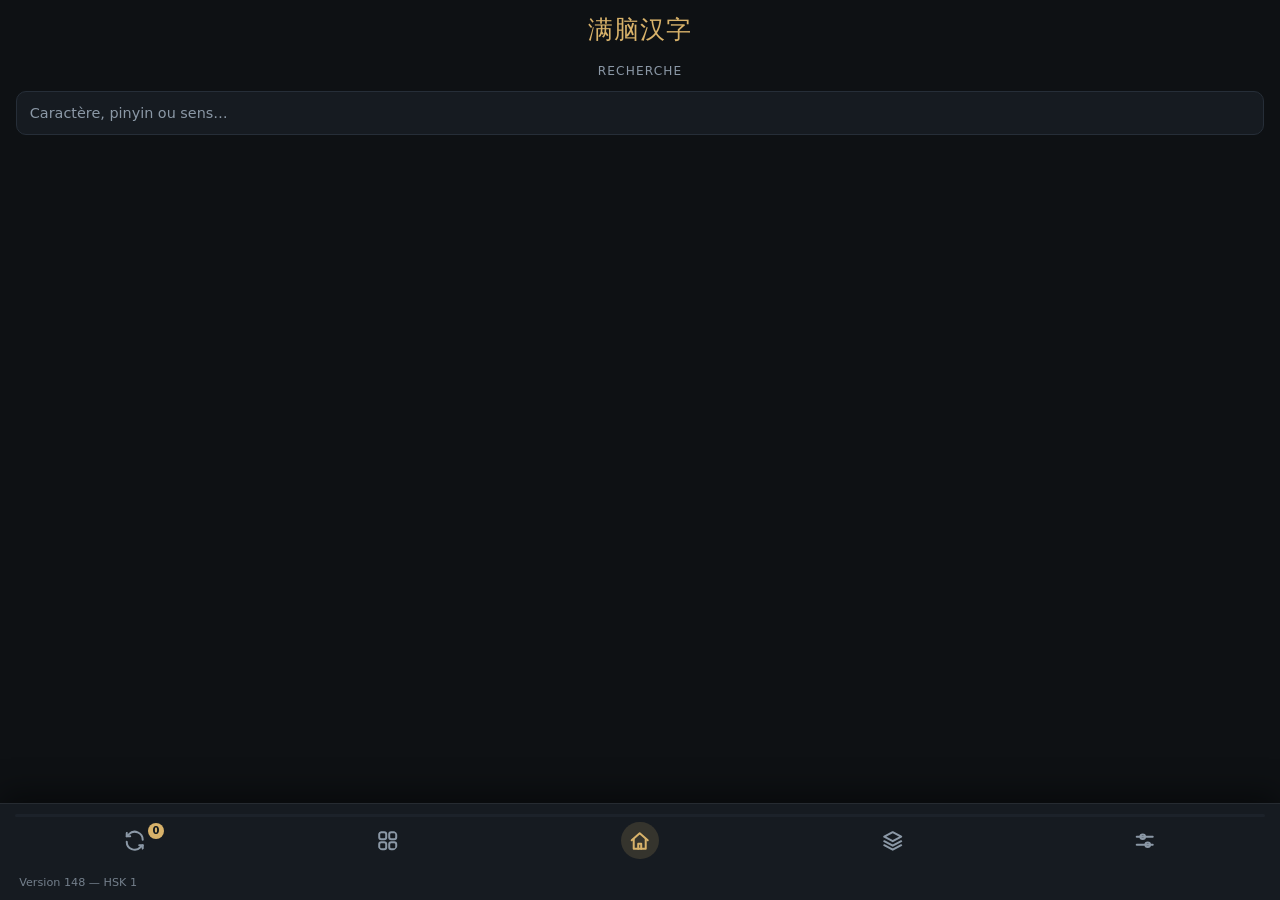
==== cartes-mobile.html @ 82c41e6a "V1.48" ====
<!doctype html>
<html lang="fr">
<head>
<meta charset="utf-8">
<meta name="viewport" content="width=device-width, initial-scale=1">
<title>Cartes 汉字 — hors ligne</title>
<meta name="description" content="Cartes de révision français / chinois : caractère au recto, pinyin, radicaux, exemples et étymologie au verso.">
<style>
/* Cartes français / chinois — feuille de style unique, aucune dépendance. */

:root {
  --bg: #0e1114;
  --panel: #161b21;
  --panel-2: #1c222a;
  --line: #262e38;
  --txt: #e9eef4;
  --dim: #8b98a6;
  --accent: #d8b26a;      /* doré, comme le portfolio photo */
  --ok: #3ecf8e;
  --warn: #f0b429;

  /* Couleurs des tons : convention classique (1 rouge, 2 orange, 3 vert, 4 bleu) */
  --t1: #ff6b6b;
  --t2: #ffb057;
  --t3: #4ecb71;
  --t4: #5aa9ff;
  --t0: #9aa7b4;

  --radius: 18px;
  /* Pile de polices chinoises : KaiTi (calligraphique) si présent, sinon YaHei */
  --cjk: "KaiTi", "Kaiti SC", "STKaiti", "SimSun", "Noto Serif SC", "Songti SC",
         "Microsoft YaHei", "Noto Sans SC", "PingFang SC", serif;
  /* Dit au navigateur quel theme on utilise : ascenseurs et controles natifs suivent. */
  color-scheme: dark;
}

/* Le calcul des dimensions, pour TOUS les thèmes.
   Cette règle était enfermée dans le bloc [data-theme="clair"] : le thème sombre
   restait donc en content-box, où width: 100% s'AJOUTE au padding au lieu de
   l'inclure. D'où une barre plus large que la fenêtre en sombre, des hauteurs
   qui comptaient la bordure en plus, et des icônes de tailles différentes.
   Elle est maintenant globale — c'est la même géométrie dans les deux thèmes. */
*, *::before, *::after { box-sizing: border-box; }

/* Mode clair : « papier de riz ». Les fibres sont dessinées en CSS — deux
   dégradés répétés très pâles — donc aucune image à charger. */
[data-theme="clair"] {
  color-scheme: light;
  --bg: #f3ecda;        /* le papier de riz */
  --panel: #fbf7ec;     /* la feuille posée dessus */
  --panel-2: #ece3ce;
  --line: #dbd0b6;
  --txt: #2a251c;       /* encre de Chine */
  --dim: #6b6250;       /* assombri : 5,1:1 sur le papier (AA) */
  --accent: #8a6415;    /* or assombri : lisible sur le papier */
  --ok: #1d8f5b;
  --warn: #b0731a;

  /* Les tons sont foncés : les teintes vives du mode sombre baveraient ici. */
  --t1: #b8342a;
  --t2: #9a5209;
  --t3: #1a7541;
  --t4: #2a5f9e;
  --t0: #6d7480;
}

[data-theme="clair"] /* Réserve la place de l'ascenseur : la page ne se décale plus quand il apparaît. */
/* La page est faite pour tenir dans l'écran (la carte prend la place restante).
   On masque donc l'ascenseur du document — la molette et le doigt continuent de
   faire défiler s'il y a vraiment trop peu de place. Deux raisons :
     - c'est lui qui faisait perdre 18 px de large à la barre d'un thème à
       l'autre, quand la page devenait défilable ;
     - un ascenseur visible sur une page qui tient dans l'écran n'apporte rien.
   Les feuilles, elles, gardent le leur : elles peuvent vraiment déborder. */

/* La page est faite pour tenir dans l'écran : la carte prend la place restante,
   la barre ne se comprime jamais, les feuilles défilent toutes seules.
   On empêche donc le document de défiler — et c'est aussi la seule façon d'avoir
   des dimensions IDENTIQUES dans les deux thèmes : la largeur d'un ascenseur
   dépend du jeu de couleurs (color-scheme: dark donne un ascenseur en
   surimpression, large de 0 px, alors que light en donne un classique de ~19 px).
   Tout ce qui réservait sa place produisait donc deux résultats différents.
   Sans ascenseur du tout, la question ne se pose plus.

   Filet de sécurité : sur une fenêtre vraiment basse, on rend le défilement. */
html, body { height: 100%; overflow: hidden; }

/* La page Thèmes défile : elle n'a pas d'écran de carte à protéger, et son
   contenu dépasse la hauteur de l'écran. On lui rend donc le défilement dans
   le corps — la hauteur reste bornée à 100 %, ce qui fait apparaître
   l'ascenseur DANS le corps, et la barre fixée en bas ne bouge pas. */
body.page-themes { overflow-y: auto; }

@media (max-height: 430px) {
  html, body { height: auto; overflow: auto; }
}

body {
  background-color: var(--bg);
  background-image:
    repeating-linear-gradient(115deg, rgba(150, 125, 80, .05) 0 1px, transparent 1px 7px),
    repeating-linear-gradient(25deg,  rgba(150, 125, 80, .035) 0 1px, transparent 1px 11px);
}

/* Trois détails qui ne passent pas par des variables */
[data-theme="clair"] .glyph { color: #211d16; text-shadow: 0 6px 24px rgba(80, 60, 20, .12); }
[data-theme="clair"] .etext { color: #4a4235; }
/* Réserve la place de l'ascenseur : la page ne se décale plus quand il apparaît. */
body {
  margin: 0;
  background: var(--bg);
  color: var(--txt);
  font: 16px/1.6 ui-sans-serif, system-ui, "Segoe UI", Roboto, sans-serif;
  -webkit-font-smoothing: antialiased;
  /* dvh suit les barres d'outils mobiles qui vont et viennent ; vh reste en
     repli pour les navigateurs qui ne connaissent pas dvh. */
  min-height: 100vh;
  min-height: 100dvh;
  display: flex;
  flex-direction: column;
}

/* La page tient dans l'ecran : la carte prend toute la hauteur qui reste, le
   pied se contente du bas. Rien a faire defiler, et la carte est aussi grande
   que l'ecran le permet. */
main.wrap { flex: 1 1 auto; min-height: 0; display: flex; flex-direction: column; }

.wrap { width: min(1120px, 100% - 2.5rem); margin-inline: auto; }

kbd {
  font: 600 .72em/1 ui-monospace, Consolas, monospace;
  background: var(--panel-2);
  border: 1px solid var(--line);
  border-bottom-width: 2px;
  border-radius: 4px;
  padding: .18em .4em;
  color: var(--dim);
}

.bar {
  height: 6px;
  background: var(--panel-2);
  border-radius: 999px;
  overflow: hidden;
}

.bar span {
  display: block;
  height: 100%;
  width: 0;
  background: linear-gradient(90deg, var(--accent), var(--ok));
  transition: width .35s ease;
}

.counters { margin: .45rem 0 0; color: var(--dim); font-size: .8rem; font-variant-numeric: tabular-nums; }

/* ---------- interrupteur 阴 / 阳 ---------- */

.switch {
  appearance: none;
  display: flex;
  align-items: center;
  gap: .5rem;
  width: 100%;
  padding: .55rem .7rem;
  background: none;
  border: 0;
  border-radius: 8px;
  color: var(--txt);
  font: inherit;
  font-size: .9rem;
  text-align: left;
  cursor: pointer;
}
.switch:hover { background: var(--panel-2); }

/* Le caractère du mode actif passe en doré */
.sw-yin, .sw-yang {
  font-family: var(--cjk);
  font-size: 1.08rem;
  line-height: 1;
  color: var(--dim);
  transition: color .2s;
}
.switch[aria-checked="false"] .sw-yin { color: var(--accent); }
.switch[aria-checked="true"] .sw-yang { color: var(--accent); }

.sw-track {
  position: relative;
  width: 38px;
  height: 20px;
  border-radius: 999px;
  background: var(--panel-2);
  border: 1px solid var(--line);
  transition: background-color .2s, border-color .2s;
}

.sw-knob {
  position: absolute;
  top: 2px;
  left: 2px;
  width: 14px;
  height: 14px;
  border-radius: 50%;
  background: var(--dim);
  transition: transform .2s, background-color .2s;
}

.switch[aria-checked="true"] .sw-track { background: rgba(216, 178, 106, .28); border-color: var(--accent); }
.switch[aria-checked="true"] .sw-knob { transform: translateX(18px); background: var(--accent); }

/* Largeur minimale : « Mode sombre » et « Mode clair » n'ont pas la même
   largeur, et sans ça le contenu se décale à chaque bascule. */
.sw-label { margin-left: .35rem; color: var(--dim); font-size: .78rem; }

/* ---------- page « Thèmes » ---------- */

.page-head { padding: 1.4rem 0 .4rem; }
.page-head h1 { margin: 0; font-size: 1.25rem; }
.page-head p { margin: .3rem 0 0; color: var(--dim); font-size: .87rem; }

.bloc { margin-top: 1.7rem; }

.bloc-titre {
  margin: 0 0 .6rem;
  font-size: .68rem;
  letter-spacing: .18em;
  text-transform: uppercase;
  color: var(--accent);
  font-weight: 600;
}

.resume { margin: 0 0 .8rem; font-size: .93rem; }
.resume strong { color: var(--accent); font-variant-numeric: tabular-nums; }

/* Le détail par niveau, sous la ligne principale : une ligne discrète */
.par-niveau {
  display: block;
  margin-top: .35rem;
  color: var(--dim);
  font-size: .8rem;
  font-variant-numeric: tabular-nums;
}

/* Prévision des sept prochains jours */
.prevision { display: grid; gap: .4rem; }

.jour { display: flex; align-items: center; gap: .6rem; font-size: .82rem; color: var(--dim); }
.jour .j-nom { width: 6.5rem; }
.jour .j-n { width: 2.2rem; text-align: right; font-variant-numeric: tabular-nums; }
.jour .t-bar { flex: 1; }

.recherche {
  width: 100%;
  padding: .6rem .8rem;
  border: 1px solid var(--line);
  border-radius: 10px;
  background: var(--panel);
  color: var(--txt);
  font: inherit;
  font-size: .9rem;
}
.recherche::placeholder { color: var(--dim); }
.recherche:focus { outline: 2px solid var(--accent); outline-offset: 2px; }

.themes { display: grid; gap: .55rem; margin: 1.1rem 0 2.5rem; }
.bloc .themes { margin: .8rem 0 0; }

.theme-row {
  display: flex;
  align-items: center;
  gap: .9rem;
  padding: .85rem 1rem;
  background: var(--panel);
  border: 1px solid var(--line);
  border-radius: 14px;
  color: var(--txt);
  text-decoration: none;
  transition: border-color .2s, background-color .2s;
}
.theme-row:hover { border-color: var(--accent); background: var(--panel-2); }

.theme-row .t-main { flex: 1; }
.theme-row .t-name { display: block; font-weight: 600; }
.theme-row .t-count { display: block; margin-top: .15rem; color: var(--dim); font-size: .82rem; }
.theme-row .t-bar { width: 74px; height: 5px; border-radius: 999px; background: var(--panel-2); overflow: hidden; }
.theme-row .t-bar span { display: block; height: 100%; width: 0; background: linear-gradient(90deg, var(--accent), var(--ok)); }

/* Résultat de recherche : le caractère, puis pinyin et sens */
.theme-row .t-glyphe {
  font-family: var(--cjk);
  font-size: 1.9rem;
  line-height: 1;
  min-width: 2.4rem;
  text-align: center;
}
.theme-row .t-ok {
  color: var(--ok);
  font-size: .68rem;
  text-transform: uppercase;
  letter-spacing: .06em;
}

.back-link { display: inline-block; color: var(--dim); font-size: .9rem; text-decoration: none; }
.back-link:hover { color: var(--txt); }

/* ---------- la carte, avec retournement 3D ---------- */

.stage {
  perspective: 1800px;
  flex: 1 1 auto;
  min-height: 0;
  display: flex;
  margin: .6rem auto .7rem;
  width: min(680px, 100%);
}

.stage .swipe { flex: 1 1 auto; min-height: 0; }

/* La hauteur n'est plus fixee : elle vient de la place laissee par le pied. */
.card {
  position: relative;
  width: 100%;
  height: 100%;
  min-height: 240px;
  transform-style: preserve-3d;
  transition: transform .55s cubic-bezier(.45, .05, .25, 1);
  cursor: pointer;
  outline: none;
}

.card.flipped { transform: rotateY(180deg); }
.card:focus-visible .face { border-color: var(--accent); }

.face {
  position: absolute;
  inset: 0;
  border: 1px solid var(--line);
  border-radius: var(--radius);
  backface-visibility: hidden;
  -webkit-backface-visibility: hidden;
  padding: 1.2rem;                                     /* repli : moteurs sans clamp() */
  padding: clamp(.8rem, 2.5vw, 1.6rem) clamp(.9rem, 3vw, 1.7rem);
  display: flex;
  flex-direction: column;
  overflow: hidden;
}

/* Recto : le caractère seul, très grand, sur un fond légèrement lumineux */
.front {
  align-items: center;
  justify-content: center;
  gap: 1.5rem;
  background:
    radial-gradient(circle at 50% 42%, rgba(216, 178, 106, .10), transparent 62%),
    var(--panel);
}

.glyph {
  font-family: var(--cjk);
  /* La hauteur compte autant que la largeur : sur un ecran court, le caractere
     ne doit pas deborder de la carte. */
  font-size: 7rem;                                     /* repli : moteurs sans clamp() ni min() */
  font-size: clamp(5rem, min(21vw, 34vh), 11rem);
  line-height: 1;
  letter-spacing: .04em;
  color: #f4f7fa;
  text-shadow: 0 6px 30px rgba(0, 0, 0, .5);
}

/* L'invite de la carte (« Clic ou Espace pour retourner ») est masquée sur
   demande. Ses autres propriétés sont conservées : il suffit de retirer le
   display:none pour la faire revenir. */
.hint { display: none; margin: 0; color: var(--dim); font-size: .78rem; }

/* Verso : défile si le contenu dépasse (étymologies longues) */
.back {
  transform: rotateY(180deg);
  background: var(--panel);
  overflow-y: auto;
  /* Colonne flex : la section de l'ordre des traits est poussée au fond de la
     carte par son margin-top: auto (voir .traits-bloc). */
  display: flex;
  flex-direction: column;
  gap: .2rem;
  cursor: default;
}

.back-head { text-align: center; padding-bottom: .9rem; }

.pinyin {
  font-size: clamp(1.9rem, 5vw, 2.5rem);
  font-weight: 600;
  letter-spacing: .01em;
  line-height: 1.15;
}

.tone-1 { color: var(--t1); }
.tone-2 { color: var(--t2); }
.tone-3 { color: var(--t3); }
.tone-4 { color: var(--t4); }
.tone-0 { color: var(--t0); }

.meaning { color: var(--txt); font-size: 1.02rem; margin-top: .15rem; }

/* Sens pas encore traduit : discret, et jamais en anglais */
.meaning .manquant {
  color: var(--dim);
  font-size: .82em;
  font-style: italic;
}

.back section { border-top: 1px solid var(--line); padding-top: .75rem; margin-top: .75rem; }

.back h3 {
  margin: 0 0 .5rem;
  font-size: .68rem;
  letter-spacing: .18em;
  text-transform: uppercase;
  color: var(--accent);
  font-weight: 600;
}

/* Radicaux : chaque composant dans une pastille */
.comps { list-style: none; display: flex; flex-wrap: wrap; gap: .5rem; margin: 0; padding: 0; }

.comps li {
  display: flex;
  align-items: center;
  gap: .55rem;
  background: var(--panel-2);
  border: 1px solid var(--line);
  border-radius: 12px;
  padding: .4rem .7rem;
}

.comps .r { font-family: var(--cjk); font-size: 1.5rem; line-height: 1; }
.comps .g { font-size: .85rem; }
.comps .role {
  font-size: .62rem;
  letter-spacing: .08em;
  text-transform: uppercase;
  color: var(--dim);
  border-left: 1px solid var(--line);
  padding-left: .5rem;
}

/* Exemples de mots */
.words { list-style: none; margin: 0; padding: 0; display: grid; gap: .35rem; }

.words li {
  display: grid;
  grid-template-columns: auto 1fr;
  gap: .1rem .8rem;
  align-items: baseline;
  padding: .3rem 0;
}

.words .w { font-family: var(--cjk); font-size: 1.35rem; line-height: 1.2; }
.words .p { font-size: .92rem; font-weight: 600; }
.words .t { grid-column: 2; color: var(--dim); font-size: .85rem; }

/* Étymologie */
.etype {
  display: inline-block;
  font-size: .72rem;
  letter-spacing: .04em;
  color: #14181d;
  background: var(--accent);
  border-radius: 999px;
  padding: .16rem .6rem;
  margin: 0 0 .5rem;
  font-weight: 600;
}

.etext { margin: 0; font-size: .92rem; color: #cdd6e0; }

.note {
  margin: .9rem 0 0;
  padding: .6rem .8rem;
  background: var(--panel-2);
  border: 1px dashed var(--line);
  border-radius: 10px;
  font-size: .85rem;
  color: var(--dim);
}

/* ---------- geste de glissement (téléphone) ---------- */

/* L'enveloppe ne sert qu'au glissement : la carte garde son retournement 3D.
   touch-action: pan-y laisse le défilement vertical au navigateur et ne nous
   donne que les gestes horizontaux. */
.swipe {
  position: relative;
  touch-action: pan-y;
  transition: transform .28s cubic-bezier(.2, .8, .25, 1), opacity .28s ease;
}
.swipe.dragging { transition: none; }

/* Étiquettes qui apparaissent pendant le geste, comme un tampon posé sur la
   carte : « Je sais » à gauche quand on tire vers la droite (et inversement). */
.swipe-tag {
  position: absolute;
  top: 1rem;
  z-index: 3;
  padding: .42rem .9rem;
  border-radius: 999px;
  font-size: .82rem;
  font-weight: 700;
  letter-spacing: .04em;
  opacity: 0;
  pointer-events: none;
}
.swipe-tag.yes { left: 1rem;  background: var(--ok);   color: #14181d; }
.swipe-tag.no  { right: 1rem; background: var(--warn); color: #14181d; }

/* Sur un écran tactile seulement : les indications de geste */
.touch-only { display: none; }
@media (hover: none) and (pointer: coarse) {
  .touch-only { display: inline; }
}

/* Suivi de révision : où en est la fiche, quand elle revient */
.suivi {
  text-align: center;
  color: var(--dim);
  font-size: .78rem;
  margin: .55rem 0 0;
  font-variant-numeric: tabular-nums;
}
.suivi .ok { color: var(--ok); font-weight: 600; }

/* ---------- ordre des traits ---------- */

.traits-bloc { border-top: 1px solid var(--line); padding-top: .75rem; margin-top: auto;     /* colle la section au bas de la carte (la ligne de separation reste) */ }

.traits { margin-top: .8rem; display: flex; flex-direction: column; align-items: center; gap: .55rem; }

/* L'œil qui montre ou cache le carré 田字格. currentColor : l'icône suit le
   thème. */
.traits-oeil {
  appearance: none;
  background: none;
  border: 0;
  padding: .3rem;
  display: block;
  line-height: 0;
  /* L'œil se range à droite ; le carré 田字格, lui, reste centré
     (align-items: center sur .traits, que align-self vient contredire ici). */
  align-self: flex-end;
  margin-right: .25rem;
  color: var(--dim);
  border-radius: 8px;
  cursor: pointer;
  transition: color .2s;
}

.traits-oeil:hover { color: var(--txt); }
.traits-oeil svg { width: 22px; height: 22px; }

/* L'icône annonce l'ACTION à venir, pas l'état courant : œil ouvert = « appuie
   pour afficher » (le cas par défaut, carré caché), œil barré = « appuie pour
   masquer ». C'est aussi ce que dit le libellé lisible par les lecteurs
   d'écran. */
.traits-oeil .oeil-barre { display: none; }
.traits-oeil[aria-pressed="true"] .oeil-ouvert { display: none; }
.traits-oeil[aria-pressed="true"] .oeil-barre { display: inline-block; }

/* Sans cette règle, le display:flex du carré l'emporterait sur l'attribut
   hidden, et le carré resterait visible. */
.traits-box[hidden] { display: none; }

/* Le carré 田字格 : visible directement, un appui dessus lance l'animation.
   Les deux axes du carré d'écriture chinois sont dessinés en dégradés. */
.traits-box {
  width: 200px;
  height: 200px;
  margin: 0 auto;
  display: flex;
  align-items: center;
  justify-content: center;
  padding: .6rem;
  background: var(--panel-2);
  border: 1px solid var(--line);
  border-radius: 12px;
  cursor: pointer;
  transition: border-color .2s, transform .12s;
  background-image:
    linear-gradient(to right, transparent calc(50% - .5px), var(--line) calc(50% - .5px), var(--line) calc(50% + .5px), transparent calc(50% + .5px)),
    linear-gradient(to bottom, transparent calc(50% - .5px), var(--line) calc(50% - .5px), var(--line) calc(50% + .5px), transparent calc(50% + .5px));
}

.traits-box:hover { border-color: var(--accent); }
.traits-box:active { transform: scale(.985); }
.traits-box .traits-note { margin: 0; }

/* L'invite : un doigt qui tape (icons/tap.webp, image fournie par Matt). Le
   dessin est noir : on l'inverse pour le thème sombre, qui est le thème par
   défaut. Volontairement discrète, elle s'éclaircit au survol. */
.traits-icon {
  display: inline-block;
  width: 44px;
  height: 44px;
  opacity: .55;
  filter: invert(1);          /* thème sombre : le trait noir devient clair */
  transition: opacity .2s;
  animation: invite 1.9s ease-in-out infinite;
}

[data-theme="clair"] .traits-icon { filter: none; }

.traits-box:hover .traits-icon { opacity: .85; }

@keyframes invite {
  0%, 100% { transform: translateY(0); }
  50%      { transform: translateY(-6px); }
}

.traits-note { text-align: center; color: var(--dim); font-size: .82rem; margin: .6rem 0 0; }

/* ---------- commandes ---------- */
/* Tout ce qui commande est dans le menu : l'écran ne garde que la carte. Seuls
   les deux jugements sont colorés, pour se distinguer des autres entrées. */

/* Sélecteur de niveau : l'onglet en cours est marqué */
.niveaux { display: flex; gap: .5rem; margin: 1rem 0 0; }
.niveaux a {
  padding: .4rem .9rem;
  border: 1px solid var(--line);
  border-radius: 999px;
  color: var(--dim);
  text-decoration: none;
  font-size: .85rem;
}
.niveaux a:hover { color: var(--txt); border-color: var(--accent); }
.niveaux a.actif { color: var(--accent); border-color: var(--accent); font-weight: 600; }

/* ---------- pied ---------- */

/* Le bandeau est passé ici, fusionné avec le pied : plus rien ne surplombe la
   carte, qui occupe le haut de l'écran. */
/* ---------- accessibilité et petits écrans ---------- */

:focus-visible { outline: 2px solid var(--accent); outline-offset: 3px; }

@media (prefers-reduced-motion: reduce) {
  .card { transition: none; }
  * { animation: none !important; }
}

@media (max-width: 560px) {
  .wrap { width: min(1120px, 100% - 1.4rem); }
  .face { padding: .8rem .9rem; }
  /* Plus de hauteur imposee : la carte suit la place disponible. */
  .card { min-height: 200px; }
  .words li { grid-template-columns: 1fr; }
  .words .t { grid-column: 1; }
}

/* ---------- la barre du bas : informations, progression, onglets ---------- */
/* Barre flottante arrondie : icônes seules, halo doux sous l'onglet actif.
   Elle reste dans le flux : la page tient dans l'écran, rien ne la recouvre. */
.bas {
  position: relative;                 /* ancre des feuilles */
  /* La barre ne doit jamais etre comprimee : enfant d'une colonne flex, elle a
     flex-shrink: 1 par defaut, et c'est elle qui encaissait le manque de hauteur
     quand la carte, protegee par son min-height, refusait de se reduire. */
  flex: 0 0 auto;
  width: 100%;                        /* pleine largeur : plus de plafond a 680 px */
  /* Sans ce min-width: 0, un element flex garde une largeur minimale egale a
     celle de son contenu : la barre s'elargissait donc avec le texte des
     compteurs (« 0 sues » puis « 250 sues »), et depassait la fenetre. */
  min-width: 0;
  margin: 0;
  background: var(--panel);
  /* Une seule declaration de bordure haute. Le theme sombre est celui de base :
     une arete claire detache la barre de la page, alors qu'une ombre noire sur
     fond noir ne se verrait pas. Le theme clair ne change que la couleur. */
  border-top: 1px solid rgba(255, 255, 255, .07);
  box-shadow: 0 -10px 30px rgba(0, 0, 0, .45);
  padding: .3rem .6rem calc(.3rem + env(safe-area-inset-bottom, 0px));
}

.bas .bar {
  height: 3px;
  margin: .3rem .35rem .15rem;
  border-radius: 999px;
  background: var(--panel-2);
  overflow: hidden;
}
.bas .bar span {
  display: block;
  height: 100%;
  width: 0;
  background: linear-gradient(90deg, var(--accent), var(--ok));
  transition: width .3s;
}

/* Les onglets : icône seule, le halo est dessiné par le padding de l'icône */
.onglets { display: grid; grid-template-columns: repeat(5, 1fr); gap: .1rem; grid-auto-rows: 44px; }

.onglet {
  appearance: none;
  background: none;
  border: 0;
  padding: .15rem 0 .2rem;
  display: flex;
  align-items: center;
  justify-content: center;
  /* Un bouton sans texte garde une boite de ligne, dont la hauteur depend du
     moteur et du jeu de couleurs : c'est elle qui faisait varier la hauteur de
     la barre d'un theme a l'autre. */
  font: inherit;
  font-size: 0;
  line-height: 0;
  color: var(--dim);
  cursor: pointer;
  height: 100%;
  border-radius: 999px;
}

.onglet svg {
  display: block;
  /* Un trait clair sur fond sombre paraît plus fin : on l'épaissit un peu. */
  stroke-width: 2;
  /* Sans ca, le box-sizing global fait que 24 px est la boite ENTIERE : le halo
     mange le dessin, qui ne fait plus que ~11 px. */
  box-sizing: content-box;
  width: 24px;
  height: 24px;
  padding: .42rem;
  border-radius: 999px;
  transition: background-color .2s, color .2s;
}
.onglet:hover { color: var(--txt); }
.onglet.actif { color: var(--accent); }
.onglet.actif svg { background: rgba(216, 178, 106, .16); }
[data-theme="clair"] .onglet.actif svg { background: rgba(138, 100, 21, .14); }

/* La feuille : ce que l'onglet ouvre, posée juste au-dessus de la barre */
.feuille {
  position: absolute;
  /* Centrage par translation : deux bords égaux ne garantissent pas un
     centrage visuel (arrondis, ascenseur interne, marges des enfants). Là,
     la feuille est centrée par construction : 50 % moins la moitié de sa
     largeur. La largeur est celle de la barre moins .9rem de chaque côté. */
  left: 50%;
  transform: translateX(-50%);
  width: calc(100% - 1.8rem);
  bottom: calc(100% + .5rem);
  background: var(--panel);
  /* En sombre, --line est trop proche du fond et l'ombre noire ne se voit pas :
     c'est cette bordure plus claire qui detache la feuille, comme l'arete de la barre. */
  border: 1px solid rgba(255, 255, 255, .09);
  border-radius: 18px;
  box-shadow: 0 -10px 34px rgba(0, 0, 0, .55);
  padding: .45rem .5rem .55rem;
  max-height: min(72vh, 560px);   /* trois sections dans Réglages */
  overflow-y: auto;
}
.feuille[hidden] { display: none; }

.feuille-titre {
  margin: .5rem .6rem .2rem;
  font-size: .62rem;
  letter-spacing: .16em;
  text-transform: uppercase;
  color: var(--accent);
  font-weight: 600;
}
.feuille-titre:first-child { margin-top: .2rem; }

.feuille-entree,
.feuille a {
  display: block;
  width: 100%;
  text-align: left;
  padding: .6rem .7rem;
  border: 0;
  border-radius: 12px;
  background: none;
  color: var(--txt);
  font: inherit;
  font-size: .92rem;
  text-decoration: none;
  cursor: pointer;
}
.feuille-entree:hover,
.feuille a:hover { background: var(--panel-2); }
.feuille-entree.ok { color: var(--ok); }
.feuille-entree.warn { color: var(--accent); }
.feuille-entree kbd { margin-left: .45rem; opacity: .7; }
.feuille a.actif { color: var(--accent); font-weight: 600; }
.feuille a.actif::after { content: ' ✓'; }

/* Sur le papier de riz, une ombre noire parait lourde : elle est plus douce et
   chaude. C'est aussi ce qui donne l'impression que la barre change de taille
   en basculant. */
[data-theme="clair"] .bas {
  border-top-color: var(--line);
  box-shadow: 0 -6px 18px rgba(80, 66, 34, .10);
}
[data-theme="clair"] .onglet svg { stroke-width: 1.8; }
[data-theme="clair"] .feuille {
  border-color: var(--line);
  box-shadow: 0 -6px 22px rgba(80, 66, 34, .16);
}

/* Le numero de version, discret, dans Reglages : il dit ce que le navigateur a charge. */
.version { margin: .7rem .6rem .2rem; color: var(--dim); font-size: .7rem; opacity: .8; }

/* La phrase d'exemple : le caractère en situation, juste sous le sens.
   Un liseré doré à gauche, comme une citation. */
.phrase {
  margin-top: .9rem;
  padding: .7rem .85rem;
  border-left: 3px solid var(--accent);
  background: var(--panel-2);
  border-radius: 0 10px 10px 0;
}
.phrase p { margin: 0; }
.phrase .phrase-zh {
  font-family: var(--cjk);
  font-size: 1.18rem;
  line-height: 1.5;
  color: var(--txt);
}
.phrase .phrase-py {
  margin-top: .25rem;
  font-size: .84rem;
  font-style: italic;
  color: var(--dim);
}
.phrase .phrase-fr {
  margin-top: .35rem;
  font-size: .92rem;
  color: var(--txt);
}
.phrase .phrase-note {
  margin-top: .45rem;
  padding-top: .4rem;
  border-top: 1px dashed var(--line);
  font-size: .82rem;
  color: var(--dim);
}

/* Les trois lignes de suivi vivent dans la feuille « Cette carte » : c'est de
   là qu'on marque, donc c'est là qu'on veut voir le compteur bouger. Vides, on
   les laisse disparaître — aucune hauteur perdue. */
.feuille-info {
  margin: -.25rem 0 .45rem;
  font-size: .82rem;
  color: var(--dim);
}
.feuille-info:empty { display: none; }

/* La pastille de l'onglet : combien de cartes à revoir, sans ouvrir la feuille
   (utile quand on juge au glissement). */
.onglet { position: relative; }
.onglet-badge {
  position: absolute;
  top: 4px;
  left: 50%;
  transform: translateX(13px);
  min-width: 16px;
  padding: 0 4px;
  border-radius: 9px;
  background: var(--accent);
  color: #10171d;
  font-size: 10px;
  font-weight: 700;
  line-height: 16px;
  text-align: center;
}
.onglet-badge[hidden] { display: none; }

/* Le décompte du jour : « 12 consultées · 9 je sais · 3 à revoir ». */
.feuille-info#aujourdhui { color: var(--accent); }

/* Le tableau de bord du jour : un libellé à gauche, un nombre à droite. Ce
   sont des affichages, plus des boutons — on juge au glissement. */
.feuille-jour {
  display: flex;
  align-items: baseline;
  justify-content: space-between;
  margin: .4rem 0;
  padding: .1rem .1rem .1rem 0;
  border-bottom: 1px solid rgba(127, 127, 127, .12);
  font-size: .95rem;
}
.feuille-jour:last-of-type { border-bottom: 0; }
.feuille-jour b {
  font-size: 1.15rem;
  font-weight: 700;
  color: var(--accent);
  font-variant-numeric: tabular-nums;
}
.feuille-entree { display: flex; align-items: center; }

/* La navigation des pages hors carte (theme.html) : les mêmes sections que les
   onglets du bas, en liens simples — une page qui défile n'a pas de barre fixe. */
/* La page Thèmes porte la même barre que les cartes, fixée en bas de l'écran :
   on peut donc naviguer dans l'application depuis n'importe où, sans défiler.
   Le bas de page est dégagé pour que rien ne passe dessous. */
.page-themes { padding-bottom: 72px; }
.page-themes .bas {
  position: fixed;
  left: 0;
  right: 0;
  bottom: 0;
  z-index: 20;   /* au-dessus de la page d'accueil */
}
.page-themes .onglet {
  display: flex;
  align-items: center;
  justify-content: center;
  text-decoration: none;
}

/* Accueil : le champ de recherche et la liste de résultats. La feuille a peu
   de hauteur libre, donc la liste défile sur place au-delà de trois lignes. */
.feuille .recherche { margin: 0 0 .4rem; }
.feuille-resultats { display: flex; flex-direction: column; gap: .15rem; max-height: 34vh; overflow-y: auto; }
.feuille-resultats:empty { display: none; }
.feuille .resultat {
  display: flex;
  align-items: baseline;
  gap: .55rem;
  width: 100%;
  padding: .5rem .65rem;
  border: 0;
  border-radius: 8px;
  background: none;
  color: var(--txt);
  font: inherit;
  text-align: left;
  cursor: pointer;
}
.feuille .resultat:hover { background: var(--panel-2); }
.feuille .resultat b { font-size: 1.15rem; line-height: 1; }
.feuille .resultat span { color: var(--dim); font-size: .82rem; }

/* La feuille Accueil est une page de départ, pas un menu posé sur la carte :
   tant qu'elle est ouverte, la carte disparaît. La feuille occupe alors le
   bas de l'écran, et le reste ne montre que le fond de la page. */
body.page-ouverte main { visibility: hidden; }

/* Accueil est une page, pas une feuille : elle occupe la surface au-dessus de
   la carte, et la barre reste visible en bas — d'où le dégagement et le
   z-index, la barre passant au-dessus. */
.bas { position: relative; z-index: 20; }
.page {
  position: fixed;
  inset: 0;
  z-index: 15;
  display: flex;
  flex-direction: column;
  gap: .5rem;
  padding: 1rem 1rem calc(76px + env(safe-area-inset-bottom, 0px));
  background: var(--bg);
  overflow-y: auto;
}
.page[hidden] { display: none; }
.accueil-titre {
  margin: 0 0 .3rem;
  font-size: .8rem;
  font-weight: 600;
  letter-spacing: .08em;
  text-transform: uppercase;
  color: var(--dim);
}
.page .recherche { margin: 0; }
.page .feuille-resultats { max-height: none; }
/* La page « Cartes à revoir » : une grille de mini-cartes. Le caractère en
   grand, le pinyin coloré par ton, un appui ouvre la fiche. */
#revoir-liste {
  display: grid;
  grid-template-columns: repeat(auto-fill, minmax(94px, 1fr));
  gap: .5rem;
  max-height: none;
}
.mini-carte {
  display: flex;
  flex-direction: column;
  align-items: center;
  justify-content: center;
  gap: .2rem;
  aspect-ratio: 3 / 4;
  padding: .75rem .4rem;
  border: 1px solid rgba(127, 127, 127, .22);
  border-radius: 12px;
  background: var(--panel-2);
  color: var(--txt);
  font: inherit;
  cursor: pointer;
}
.mini-carte:hover,
.mini-carte:focus-visible { border-color: var(--accent); }
.mc-glyphe { font-size: 2rem; line-height: 1.1; }
/* La page est une colonne flex : sans ça, la liste des résultats comprime le
   champ de recherche, et il devient illisible ou insaisissable. Le champ garde
   sa hauteur, la liste prend le reste. */
.page .recherche { flex: 0 0 auto; }
.page .feuille-resultats { flex: 1 1 auto; min-height: 0; }
/* Le nom de l'application, en tête de la page Accueil : les quatre caractères
   en style kai, couleur d'accent. C'est du texte vivant, pas une image — il
   suit donc les deux thèmes, et reste net à toutes les tailles. */
.accueil-marque {
  margin: 0 0 .6rem;
  text-align: center;
  font-family: "KaiTi", "Kaiti SC", "STKaiti", var(--cjk), serif;
  font-size: 1.55rem;
  line-height: 1.15;
  letter-spacing: .05em;
  color: var(--accent);
}
/* Le libellé du champ de recherche : discret, centré comme le nom. */
.accueil-label {
  display: block;
  margin: 0 0 .1rem;
  text-align: center;
  font-size: .76rem;
  letter-spacing: .09em;
  text-transform: uppercase;
  color: var(--dim);
}
</style>

<!-- Applique le thème choisi AVANT le premier affichage : sans ça, on verrait
     un flash clair au chargement quand on a choisi le mode sombre. -->
<script>
(function () {
  try {
    if (localStorage.getItem('hanzi-theme') === 'clair') {
      document.documentElement.setAttribute('data-theme', 'clair');
    }
  } catch (e) { /* navigation privée : on garde le thème par défaut */ }
})();
</script>

<!-- Installation sur téléphone : manifeste, icônes, couleur de la barre système -->

<meta name="theme-color" content="#0e1114">
<link rel="icon" href="icons/icon-192.png">
<link rel="apple-touch-icon" href="icons/apple-touch-icon.png">
<meta name="mobile-web-app-capable" content="yes">
<meta name="apple-mobile-web-app-capable" content="yes">
<meta name="apple-mobile-web-app-status-bar-style" content="black-translucent">
<meta name="apple-mobile-web-app-title" content="Cartes 汉字">
</head>
<body>



<main class="wrap">
  <div class="stage">
    <!-- L'enveloppe « swipe » porte le glissement ; la carte garde son
         retournement 3D, les deux transformations ne se marchent pas dessus. -->
    <div class="swipe" id="swipe">
      <div class="swipe-tag yes" aria-hidden="true">Je sais</div>
      <div class="swipe-tag no" aria-hidden="true">À revoir</div>
      <article class="card" id="card" tabindex="0" aria-label="Carte de révision">
        <!-- Recto : le caractère, seul, en grand -->
        <div class="face front">
          <div class="glyph" id="front-glyph">汉</div>
          <p class="hint">Clic ou <kbd>Espace</kbd> pour retourner<span class="touch-only"> · glisse ← → pour juger</span></p>
        </div>
        <!-- Verso : rempli par app.js -->
        <div class="face back" id="back"></div>
      </article>
    </div>
  </div>
</main>

  <!-- La barre du bas : les informations de la carte, la progression, puis les
       onglets. Chaque onglet ouvre une feuille posée juste au-dessus. -->


<!-- L'accueil n'est pas une feuille : c'est une page, posée dans le corps du
     document, au-dessus de la carte. Seul Accueil fait ça ; Parcourir, Niveau
     et Réglages restent des feuilles du pied de page. -->
<div class="page" id="accueil" hidden>
  <p class="accueil-marque">满脑汉字</p>
  <label class="accueil-label" for="accueil-recherche">Recherche</label>
  <input type="search" id="accueil-recherche" class="recherche" placeholder="Caractère, pinyin ou sens…"
         autocomplete="off" spellcheck="false" aria-label="Rechercher une fiche">
  <div id="accueil-resultats" class="feuille-resultats"></div>
</div>


<!-- La page des cartes à revoir : une liste de liens vers les fiches dues. -->
<div class="page" id="revoir" hidden>
  <p class="accueil-titre">Cartes à revoir</p>
  <div id="revoir-liste" class="feuille-resultats"></div>
</div>

  <footer class="bas">
    <div class="bar" role="progressbar" aria-label="Progression" aria-valuemin="0" aria-valuemax="100"><span id="bar-fill"></span></div>

    <nav class="onglets" aria-label="Sections">
      <button class="onglet" type="button" data-onglet="reviser" aria-expanded="false" aria-label="Réviser" title="Réviser">
        <svg viewBox="0 0 24 24" fill="none" stroke="currentColor" stroke-width="1.8" stroke-linecap="round" stroke-linejoin="round" aria-hidden="true">
          <path d="M20 11a8 8 0 0 0-13.7-5.6L4 7.5"/><path d="M4 4v3.5h3.5"/>
          <path d="M4 13a8 8 0 0 0 13.7 5.6L20 16.5"/><path d="M20 20v-3.5h-3.5"/>
        </svg>
        <span class="onglet-badge" id="badge" hidden></span>
      </button>
      <button class="onglet" type="button" data-onglet="parcourir" aria-expanded="false" aria-label="Parcourir" title="Parcourir">
        <svg viewBox="0 0 24 24" fill="none" stroke="currentColor" stroke-width="1.8" stroke-linecap="round" stroke-linejoin="round" aria-hidden="true">
          <rect x="3.5" y="3.5" width="7" height="7" rx="2"/><rect x="13.5" y="3.5" width="7" height="7" rx="2"/>
          <rect x="3.5" y="13.5" width="7" height="7" rx="2"/><rect x="13.5" y="13.5" width="7" height="7" rx="2"/>
        </svg>
      </button>
      <button class="onglet" type="button" data-onglet="accueil" aria-expanded="false" aria-label="Accueil" title="Accueil">
        <svg viewBox="0 0 24 24" fill="none" stroke="currentColor" stroke-width="1.8" stroke-linecap="round" stroke-linejoin="round" aria-hidden="true"><path d="M4 11.5 12 4.5l8 7"/><path d="M6 10.5V20h12v-9.5"/><path d="M10.5 20v-5h3v5"/></svg>
      </button>
      <button class="onglet" type="button" data-onglet="niveau" aria-expanded="false" aria-label="Niveau" title="Niveau">
        <svg viewBox="0 0 24 24" fill="none" stroke="currentColor" stroke-width="1.8" stroke-linecap="round" stroke-linejoin="round" aria-hidden="true">
          <path d="M12 3.5 3.5 8l8.5 4.5L20.5 8 12 3.5Z"/><path d="m3.5 12.5 8.5 4.5 8.5-4.5"/><path d="m3.5 16.5 8.5 4.5 8.5-4.5"/>
        </svg>
      </button>
      <button class="onglet" type="button" data-onglet="reglages" aria-expanded="false" aria-label="Réglages" title="Réglages">
        <svg viewBox="0 0 24 24" fill="none" stroke="currentColor" stroke-width="1.8" stroke-linecap="round" stroke-linejoin="round" aria-hidden="true">
          <path d="M4 8h16"/><circle cx="10" cy="8" r="2.3"/>
          <path d="M4 16h16"/><circle cx="15" cy="16" r="2.3"/>
        </svg>
      </button>
    </nav>

    <!-- Ce que chaque onglet ouvre -->
    <div class="feuille" data-feuille="reviser" hidden>
      <p class="feuille-titre">Cette carte</p>
      <p class="feuille-info" id="deck-name"></p>
      <p class="feuille-info" id="position"></p>
      <p class="feuille-info" id="aujourdhui"></p>
      <p class="feuille-jour"><span>À revoir</span><b id="statut-revoir">0</b></p>
      <p class="feuille-jour"><span>Je sais</span><b id="statut-sais">0</b></p>
    </div>

    <div class="feuille" data-feuille="parcourir" hidden>
      <p class="feuille-titre">Parcourir</p>
    </div>

    <div class="feuille" data-feuille="niveau" hidden>
    </div>

    <div class="feuille" data-feuille="reglages" hidden>
      <p class="feuille-titre">Apparence</p>
      <button id="theme-toggle" class="switch" type="button" role="switch" aria-checked="false">
        <span class="sw-yin" aria-hidden="true">阴</span>
        <span class="sw-track" aria-hidden="true"><span class="sw-knob"></span></span>
        <span class="sw-yang" aria-hidden="true">阳</span>
        <span class="sw-label" id="theme-label">Mode sombre</span>
      </button>

      <p class="feuille-titre">Recherche</p>
      <button id="recherche-contenu" class="switch" type="button" role="switch" aria-checked="false">
        <span class="sw-yin" aria-hidden="true">字</span>
        <span class="sw-track" aria-hidden="true"><span class="sw-knob"></span></span>
        <span class="sw-yang" aria-hidden="true">卡</span>
        <span class="sw-label" id="recherche-label">Recherche : pinyin</span>
      </button>

      <p class="feuille-titre">Progression</p>
      <button id="export" class="feuille-entree" type="button">Sauvegarder</button>
      <button id="import" class="feuille-entree" type="button">Restaurer</button>
      <input type="file" id="import-file" accept="application/json,.json" hidden>
      <button id="reset" class="feuille-entree" type="button">Réinitialiser</button>
      <p class="feuille-info" id="sauvegarde"></p>
    </div>
    <p class="version">Version <span id="version">?</span> — <span id="version-niveaux">HSK 1</span></p>
  </footer>

<script>window.__CARDS__ = {
  "deck": "Hanzi — caractères chinois",
  "niveau": "HSK 1",
  "note": "Fiches françaises écrites à la main, complétées par la base libre Make Me a Hanzi (définitions et étymologies en anglais).",
  "schema": {
    "components": "[caractère, glose, rôle] — rôle = sens | son | composant",
    "etymology": "[type, explication]",
    "words": "[mot, pinyin, traduction]",
    "meaningEn": "définition anglaise, utilisée si aucune traduction française n'est fournie"
  },
  "cards": [
    {
      "char": "一",
      "pinyin": "yī",
      "meaning": "un",
      "category": "Nombres",
      "components": [
        [
          "一",
          "un trait unique",
          "indicateur"
        ]
      ],
      "words": [
        [
          "一个",
          "yí gè",
          "un (objet)"
        ],
        [
          "一起",
          "yì qǐ",
          "ensemble"
        ]
      ],
      "etymology": [
        "指事 — indicateur",
        "Un unique trait horizontal : la façon la plus directe de figurer « un »."
      ],
      "note": "Devant un 4e ton, 一 devient yí (一个 → yí gè) ; devant les autres tons, yì (一起 → yì qǐ).",
      "phrase": [
        "我有一个秘密，不告诉你。",
        "Wǒ yǒu yī gè mìmì, bù gàosù nǐ.",
        "J'ai un secret, je ne te le dis pas."
      ]
    },
    {
      "char": "二",
      "pinyin": "èr",
      "meaning": "deux",
      "category": "Nombres",
      "components": [
        [
          "二",
          "deux traits",
          "indicateur"
        ]
      ],
      "words": [
        [
          "二月",
          "èr yuè",
          "février"
        ],
        [
          "第二",
          "dì èr",
          "deuxième"
        ]
      ],
      "etymology": [
        "指事 — indicateur",
        "Deux traits : deux unités."
      ],
      "phrase": [
        "这个菜独一无二。",
        "Zhège cài dú yī wú èr.",
        "Ce plat est unique en son genre."
      ],
      "phraseNote": "独一无二 : unique, sans pareil."
    },
    {
      "char": "三",
      "pinyin": "sān",
      "meaning": "trois",
      "category": "Nombres",
      "components": [
        [
          "三",
          "trois traits",
          "indicateur"
        ]
      ],
      "words": [
        [
          "三个",
          "sān gè",
          "trois (objets)"
        ],
        [
          "三月",
          "sān yuè",
          "mars"
        ]
      ],
      "etymology": [
        "指事 — indicateur",
        "Trois traits empilés. En chinois, 三 évoque aussi la multitude (三心二意 : hésiter)."
      ],
      "phrase": [
        "我有三个苹果，都在冰箱里。",
        "Wǒ yǒu sān gè píngguǒ, dōu zài bīngxiāng lǐ.",
        "J'ai trois pommes, toutes dans le frigo."
      ]
    },
    {
      "char": "日",
      "pinyin": "rì",
      "meaning": "soleil, jour",
      "category": "Nature",
      "components": [
        [
          "日",
          "disque solaire",
          "pictogramme"
        ]
      ],
      "words": [
        [
          "日本",
          "Rì běn",
          "Japon"
        ],
        [
          "生日",
          "shēng rì",
          "anniversaire"
        ]
      ],
      "etymology": [
        "象形 — pictogramme",
        "Un disque avec un point au centre : le soleil des inscriptions oraculaires. De « soleil » vient « jour »."
      ],
      "phrase": [
        "今天是我的生日，可是没人记得。",
        "Jīntiān shì wǒ de shēngrì, kěshì méi rén jìde.",
        "C'est mon anniversaire aujourd'hui, mais personne ne s'en souvient."
      ]
    },
    {
      "char": "月",
      "pinyin": "yuè",
      "meaning": "lune, mois",
      "category": "Nature",
      "components": [
        [
          "月",
          "croissant de lune",
          "pictogramme"
        ]
      ],
      "words": [
        [
          "月亮",
          "yuè liang",
          "la lune"
        ],
        [
          "一个月",
          "yí gè yuè",
          "un mois"
        ]
      ],
      "etymology": [
        "象形 — pictogramme",
        "Un croissant. Comme le calendrier chinois suivait la lune, le caractère a pris le sens de « mois »."
      ],
      "phrase": [
        "他们的婚礼花好月圆。",
        "Tāmen de hūnlǐ huā hǎo yuè yuán.",
        "Leur mariage est une union parfaite."
      ],
      "phraseNote": "花好月圆 : union heureuse, bonheur parfait."
    },
    {
      "char": "山",
      "pinyin": "shān",
      "meaning": "montagne",
      "category": "Nature",
      "components": [
        [
          "山",
          "trois pics",
          "pictogramme"
        ]
      ],
      "words": [
        [
          "火山",
          "huǒ shān",
          "volcan"
        ],
        [
          "山上",
          "shān shàng",
          "sur la montagne"
        ]
      ],
      "etymology": [
        "象形 — pictogramme",
        "Trois sommets dressés, dessinés tels quels."
      ],
      "phrase": [
        "我的猫想爬山，可是它太胖了。",
        "Wǒ de māo xiǎng pá shān, kěshì tā tài pàng le.",
        "Mon chat veut grimper la montagne, mais il est trop gros."
      ]
    },
    {
      "char": "水",
      "pinyin": "shuǐ",
      "meaning": "eau",
      "category": "Nature",
      "components": [
        [
          "水",
          "courant d'eau",
          "pictogramme"
        ]
      ],
      "words": [
        [
          "水果",
          "shuǐ guǒ",
          "fruit"
        ],
        [
          "喝水",
          "hē shuǐ",
          "boire de l'eau"
        ]
      ],
      "etymology": [
        "象形 — pictogramme",
        "Le fil du courant, avec ses remous de part et d'autre."
      ],
      "phrase": [
        "我不喜欢喝水，可是我喜欢吃水果。",
        "Wǒ bù xǐhuan hē shuǐ, kěshì wǒ xǐhuan chī shuǐguǒ.",
        "Je n'aime pas boire de l'eau, mais j'adore les fruits."
      ]
    },
    {
      "char": "火",
      "pinyin": "huǒ",
      "meaning": "feu",
      "category": "Nature",
      "components": [
        [
          "火",
          "flammes",
          "pictogramme"
        ]
      ],
      "words": [
        [
          "火车",
          "huǒ chē",
          "train"
        ],
        [
          "火山",
          "huǒ shān",
          "volcan"
        ]
      ],
      "etymology": [
        "象形 — pictogramme",
        "Une flamme centrale entourée de deux étincelles."
      ],
      "phrase": [
        "他生气得火冒三丈。",
        "Tā shēngqì de huǒ mào sān zhàng.",
        "Il est furieux, il bout de colère."
      ],
      "phraseNote": "火冒三丈 : entrer dans une colère noire."
    },
    {
      "char": "木",
      "pinyin": "mù",
      "meaning": "arbre, bois",
      "category": "Nature",
      "components": [
        [
          "木",
          "arbre",
          "pictogramme"
        ]
      ],
      "words": [
        [
          "木头",
          "mù tou",
          "bois, morceau de bois"
        ],
        [
          "树木",
          "shù mù",
          "arbres"
        ]
      ],
      "etymology": [
        "象形 — pictogramme",
        "Un tronc, des branches en haut, des racines en bas."
      ],
      "phrase": [
        "我的猫睡在木头上，像一块面包。",
        "Wǒ de māo shuì zài mùtou shàng, xiàng yī kuài miànbāo.",
        "Mon chat dort sur le bois, comme un pain."
      ]
    },
    {
      "char": "田",
      "pinyin": "tián",
      "meaning": "champ cultivé",
      "category": "Nature",
      "components": [
        [
          "田",
          "parcelle cultivée",
          "pictogramme"
        ]
      ],
      "words": [
        [
          "田地",
          "tián dì",
          "terre cultivée"
        ],
        [
          "稻田",
          "dào tián",
          "rizière"
        ]
      ],
      "etymology": [
        "象形 — pictogramme",
        "Une parcelle vue du dessus, quadrillée par les chemins et les rigoles d'irrigation."
      ],
      "phrase": [
        "爷爷的田地里住着一只青蛙。",
        "Yéye de tiándì lǐ zhù zhe yī zhī qīngwā.",
        "Une grenouille habite dans le champ de grand-père."
      ]
    },
    {
      "char": "雨",
      "pinyin": "yǔ",
      "meaning": "pluie",
      "category": "Nature",
      "components": [
        [
          "雨",
          "ciel et gouttes",
          "pictogramme"
        ]
      ],
      "words": [
        [
          "下雨",
          "xià yǔ",
          "pleuvoir"
        ],
        [
          "雨天",
          "yǔ tiān",
          "jour de pluie"
        ]
      ],
      "etymology": [
        "象形 — pictogramme",
        "Le ciel, figuré par le trait horizontal supérieur, d'où tombent des gouttes."
      ],
      "phrase": [
        "妈妈说要未雨绸缪，先带伞。",
        "Māma shuō yào wèi yǔ chóu móu, xiān dài sǎn.",
        "Maman dit qu'il faut prévoir, on prend un parapluie."
      ],
      "phraseNote": "未雨绸缪 : prévoir avant que le mal n'arrive."
    },
    {
      "char": "风",
      "pinyin": "fēng",
      "meaning": "vent",
      "category": "Nature",
      "components": [
        [
          "凡",
          "phonétique (fán)",
          "son"
        ],
        [
          "虫",
          "insecte",
          "sens"
        ]
      ],
      "words": [
        [
          "大风",
          "dà fēng",
          "grand vent"
        ],
        [
          "风景",
          "fēng jǐng",
          "paysage"
        ]
      ],
      "etymology": [
        "形声 — composé phonétique-sémantique",
        "Le Shuowen analyse 風 comme 虫 (sens) + 凡 (son), avec l'idée que « le vent fait naître les insectes ». La forme simplifiée 风 a gardé l'enveloppe extérieure."
      ],
      "phrase": [
        "今天风很大，我的帽子飞走了。",
        "Jīntiān fēng hěn dà, wǒ de màozi fēizǒu le.",
        "Aujourd'hui il y a beaucoup de vent, mon chapeau s'est envolé."
      ]
    },
    {
      "char": "电",
      "pinyin": "diàn",
      "meaning": "électricité",
      "category": "Nature",
      "components": [
        [
          "田",
          "nuée, ciel chargé",
          "sens"
        ],
        [
          "乚",
          "trait courbe de la foudre",
          "pictogramme"
        ]
      ],
      "words": [
        [
          "电话",
          "diàn huà",
          "téléphone"
        ],
        [
          "电脑",
          "diàn nǎo",
          "ordinateur"
        ]
      ],
      "etymology": [
        "象形 — pictogramme",
        "La forme traditionnelle 電 plaçait l'éclair sous 雨, le ciel de pluie. La simplification 电 a conservé la nuée traversée par le trait courbe de la foudre."
      ],
      "phrase": [
        "我的电脑今天不想工作。",
        "Wǒ de diànnǎo jīntiān bù xiǎng gōngzuò.",
        "Mon ordinateur ne veut pas travailler aujourd'hui."
      ]
    },
    {
      "char": "人",
      "pinyin": "rén",
      "meaning": "personne, être humain",
      "category": "Corps & personnes",
      "components": [
        [
          "人",
          "silhouette humaine",
          "pictogramme"
        ]
      ],
      "words": [
        [
          "中国人",
          "Zhōng guó rén",
          "Chinois, Chinoise"
        ],
        [
          "大人",
          "dà ren",
          "adulte"
        ]
      ],
      "etymology": [
        "象形 — pictogramme",
        "Le profil d'un être humain debout, une jambe et un bras esquissés."
      ],
      "phrase": [
        "商店里人山人海，我出不去了。",
        "Shāngdiàn lǐ rén shān rén hǎi, wǒ chū bù qù le.",
        "Il y a une foule énorme dans le magasin, je n'arrive pas à sortir."
      ],
      "phraseNote": "人山人海 : foule immense, marée humaine."
    },
    {
      "char": "大",
      "pinyin": "dà",
      "meaning": "grand",
      "category": "Corps & personnes",
      "components": [
        [
          "大",
          "homme aux bras écartés",
          "pictogramme"
        ]
      ],
      "words": [
        [
          "大学",
          "dà xué",
          "université"
        ],
        [
          "大家",
          "dà jiā",
          "tout le monde"
        ]
      ],
      "etymology": [
        "象形 — pictogramme",
        "Un homme debout, les bras largement écartés : l'ampleur, donc la grandeur."
      ],
      "phrase": [
        "大家的猫都很大，只有我的很小。",
        "Dàjiā de māo dōu hěn dà, zhǐyǒu wǒ de hěn xiǎo.",
        "Les chats de tout le monde sont grands, seul le mien est petit."
      ]
    },
    {
      "char": "小",
      "pinyin": "xiǎo",
      "meaning": "petit",
      "category": "Corps & personnes",
      "components": [
        [
          "小",
          "trois menues marques",
          "indicateur"
        ]
      ],
      "words": [
        [
          "小时",
          "xiǎo shí",
          "heure (durée)"
        ],
        [
          "小狗",
          "xiǎo gǒu",
          "petit chien"
        ]
      ],
      "etymology": [
        "指事 — indicateur",
        "Trois marques minuscules : l'idée de petitesse. Certaines analyses y voient des grains de sable."
      ],
      "phrase": [
        "我家的小狗每天睡十个小时。",
        "Wǒ jiā de xiǎogǒu měi tiān shuì shí gè xiǎoshí.",
        "Mon petit chien dort dix heures par jour."
      ]
    },
    {
      "char": "口",
      "pinyin": "kǒu",
      "meaning": "bouche, ouverture",
      "category": "Corps & personnes",
      "components": [
        [
          "口",
          "bouche ouverte",
          "pictogramme"
        ]
      ],
      "words": [
        [
          "门口",
          "mén kǒu",
          "entrée, porte"
        ],
        [
          "人口",
          "rén kǒu",
          "population"
        ]
      ],
      "etymology": [
        "象形 — pictogramme",
        "Une bouche ouverte, dessinée comme un cadre. De la bouche vient le sens d'« ouverture » (porte, passage)."
      ],
      "phrase": [
        "大家异口同声地说：好吃！",
        "Dàjiā yì kǒu tóng shēng de shuō: hǎo chī!",
        "Tout le monde dit d'une même voix : délicieux !"
      ],
      "phraseNote": "异口同声 : dire la même chose à l'unisson."
    },
    {
      "char": "目",
      "pinyin": "mù",
      "meaning": "œil",
      "category": "Corps & personnes",
      "components": [
        [
          "目",
          "œil",
          "pictogramme"
        ]
      ],
      "words": [
        [
          "目标",
          "mù biāo",
          "objectif, but"
        ],
        [
          "目录",
          "mù lù",
          "table des matières"
        ]
      ],
      "etymology": [
        "象形 — pictogramme",
        "Un œil couché verticalement, pupille comprise, comme on le trouve sur les bronzes anciens."
      ],
      "phrase": [
        "我的新目标是每天不看手机。",
        "Wǒ de xīn mùbiāo shì měi tiān bù kàn shǒujī.",
        "Mon nouvel objectif : ne pas regarder mon téléphone chaque jour."
      ]
    },
    {
      "char": "手",
      "pinyin": "shǒu",
      "meaning": "main",
      "category": "Corps & personnes",
      "components": [
        [
          "手",
          "main à cinq doigts",
          "pictogramme"
        ]
      ],
      "words": [
        [
          "手机",
          "shǒu jī",
          "téléphone portable"
        ],
        [
          "洗手",
          "xǐ shǒu",
          "se laver les mains"
        ]
      ],
      "etymology": [
        "象形 — pictogramme",
        "Une main avec ses doigts et son poignet."
      ],
      "phrase": [
        "猫用舌头洗手，不用手机。",
        "Māo yòng shétou xǐ shǒu, bù yòng shǒujī.",
        "Le chat se lave les pattes avec sa langue, sans téléphone."
      ]
    },
    {
      "char": "心",
      "pinyin": "xīn",
      "meaning": "cœur",
      "category": "Corps & personnes",
      "components": [
        [
          "心",
          "cœur",
          "pictogramme"
        ]
      ],
      "words": [
        [
          "小心",
          "xiǎo xīn",
          "attention !"
        ],
        [
          "开心",
          "kāi xīn",
          "content, joyeux"
        ]
      ],
      "etymology": [
        "象形 — pictogramme",
        "Un cœur anatomique avec ses cavités. En chinois, le cœur est le siège des émotions mais aussi de la pensée."
      ],
      "phrase": [
        "他一心一意地学习中文。",
        "Tā yī xīn yī yì de xuéxí Zhōngwén.",
        "Il étudie le chinois avec une concentration totale."
      ],
      "phraseNote": "一心一意 : de tout cœur, avec une seule intention."
    },
    {
      "char": "女",
      "pinyin": "nǚ",
      "meaning": "femme, féminin",
      "category": "Corps & personnes",
      "components": [
        [
          "女",
          "silhouette assise",
          "pictogramme"
        ]
      ],
      "words": [
        [
          "女儿",
          "nǚ ér",
          "fille (descendante)"
        ],
        [
          "女人",
          "nǚ rén",
          "femme"
        ]
      ],
      "etymology": [
        "象形 — pictogramme",
        "Une silhouette assise, jambes croisées, dans la posture adoptée à l'intérieur de la maison."
      ],
      "phrase": [
        "我的小狗是女孩子，它爱吃米饭。",
        "Wǒ de xiǎogǒu shì nǚháizi, tā ài chī mǐfàn.",
        "Mon petit chien est une fille, elle adore le riz."
      ]
    },
    {
      "char": "子",
      "pinyin": "zǐ",
      "meaning": "enfant, fils",
      "category": "Corps & personnes",
      "components": [
        [
          "子",
          "bébé emmailloté",
          "pictogramme"
        ]
      ],
      "words": [
        [
          "孩子",
          "hái zi",
          "enfant"
        ],
        [
          "儿子",
          "ér zi",
          "fils"
        ]
      ],
      "etymology": [
        "象形 — pictogramme",
        "Un nouveau-né emmailloté, les bras tendus vers l'extérieur."
      ],
      "phrase": [
        "这个孩子吃米饭，像一只小鸟。",
        "Zhège háizi chī mǐfàn, xiàng yī zhī xiǎoniǎo.",
        "Cet enfant mange du riz comme un petit oiseau."
      ]
    },
    {
      "char": "男",
      "pinyin": "nán",
      "meaning": "homme, masculin",
      "category": "Corps & personnes",
      "components": [
        [
          "田",
          "champ",
          "sens"
        ],
        [
          "力",
          "force",
          "sens"
        ]
      ],
      "words": [
        [
          "男人",
          "nán rén",
          "homme"
        ],
        [
          "男孩",
          "nán hái",
          "garçon"
        ]
      ],
      "etymology": [
        "会意 — idéogramme composé",
        "La force (力) au champ (田) : dans la société agricole, l'homme était celui qui travaillait la terre."
      ],
      "phrase": [
        "从前男耕女织，现在大家都在上班。",
        "Cóngqián nán gēng nǚ zhī, xiànzài dàjiā dōu zài shàngbān.",
        "Autrefois les hommes cultivaient, les femmes tissaient ; maintenant tout le monde travaille."
      ],
      "phraseNote": "男耕女织 : division traditionnelle du travail entre hommes et femmes."
    },
    {
      "char": "家",
      "pinyin": "jiā",
      "meaning": "maison, famille",
      "category": "Famille & maison",
      "components": [
        [
          "宀",
          "toit",
          "sens"
        ],
        [
          "豕",
          "porc",
          "sens"
        ]
      ],
      "words": [
        [
          "家人",
          "jiā rén",
          "les proches"
        ],
        [
          "回家",
          "huí jiā",
          "rentrer à la maison"
        ]
      ],
      "etymology": [
        "会意 — idéogramme composé",
        "Un toit (宀) et un porc (豕) : le cochon sous le toit, c'était la sécurité matérielle du foyer. Le caractère désigne donc à la fois la maison et la famille."
      ],
      "phrase": [
        "我回家的时候，猫在门口等我。",
        "Wǒ huí jiā de shíhou, māo zài ménkǒu děng wǒ.",
        "Quand je rentre à la maison, le chat m'attend à la porte."
      ]
    },
    {
      "char": "安",
      "pinyin": "ān",
      "meaning": "paix, tranquillité",
      "category": "Famille & maison",
      "components": [
        [
          "宀",
          "toit",
          "sens"
        ],
        [
          "女",
          "femme",
          "sens"
        ]
      ],
      "words": [
        [
          "安全",
          "ān quán",
          "sécurité"
        ],
        [
          "晚安",
          "wǎn ān",
          "bonne nuit"
        ]
      ],
      "etymology": [
        "会意 — idéogramme composé",
        "Une femme (女) sous un toit (宀) : l'image traditionnelle du repos et de la quiétude. Analyse ancienne, à replacer dans son contexte social."
      ],
      "phrase": [
        "晚上不安全，我的猫不敢出门。",
        "Wǎnshang bù ānquán, wǒ de māo bù gǎn chūmén.",
        "La nuit n'est pas sûre, mon chat n'ose pas sortir."
      ]
    },
    {
      "char": "好",
      "pinyin": "hǎo",
      "meaning": "bon, bien",
      "category": "Famille & maison",
      "components": [
        [
          "女",
          "femme",
          "sens"
        ],
        [
          "子",
          "enfant",
          "sens"
        ]
      ],
      "words": [
        [
          "你好",
          "nǐ hǎo",
          "bonjour"
        ],
        [
          "好看",
          "hǎo kàn",
          "beau, joli"
        ]
      ],
      "etymology": [
        "会意 — idéogramme composé",
        "Une femme et un enfant réunis : l'harmonie du foyer, d'où « bon, bien »."
      ],
      "note": "Prononcé hào, le même caractère signifie « aimer » : 爱好 (àihào), un passe-temps.",
      "phrase": [
        "学中文好事多磨，慢慢来吧。",
        "Xué Zhōngwén hǎo shì duō mó, mànman lái ba.",
        "Apprendre le chinois demande du temps ; prends ton temps."
      ],
      "phraseNote": "好事多磨 : les bonnes choses demandent patience et efforts."
    },
    {
      "char": "上",
      "pinyin": "shàng",
      "meaning": "dessus, monter",
      "category": "Position",
      "components": [
        [
          "上",
          "repère au-dessus d'une ligne",
          "indicateur"
        ]
      ],
      "words": [
        [
          "上午",
          "shàng wǔ",
          "matin"
        ],
        [
          "上面",
          "shàng miàn",
          "au-dessus"
        ]
      ],
      "etymology": [
        "指事 — indicateur",
        "Un trait qui sert de référence, et un repère placé au-dessus de lui."
      ],
      "phrase": [
        "上午我上山，下午我下海。",
        "Shàngwǔ wǒ shàng shān, xiàwǔ wǒ xià hǎi.",
        "Le matin je monte à la montagne, l'après-midi je descends à la mer."
      ]
    },
    {
      "char": "下",
      "pinyin": "xià",
      "meaning": "dessous, descendre",
      "category": "Position",
      "components": [
        [
          "下",
          "repère sous une ligne",
          "indicateur"
        ]
      ],
      "words": [
        [
          "下午",
          "xià wǔ",
          "après-midi"
        ],
        [
          "下雨",
          "xià yǔ",
          "pleuvoir"
        ]
      ],
      "etymology": [
        "指事 — indicateur",
        "Le même trait de référence, avec le repère situé en dessous."
      ],
      "phrase": [
        "等一下考试，我心里七上八下。",
        "Děng yīxià kǎoshì, wǒ xīnlǐ qī shàng bā xià.",
        "À l'approche de l'examen, je suis très nerveux."
      ],
      "phraseNote": "七上八下 : être inquiet, le cœur agité."
    },
    {
      "char": "中",
      "pinyin": "zhōng",
      "meaning": "milieu, centre",
      "category": "Position",
      "components": [
        [
          "中",
          "hampe traversant un cadre",
          "indicateur"
        ]
      ],
      "words": [
        [
          "中国",
          "Zhōng guó",
          "Chine"
        ],
        [
          "中午",
          "zhōng wǔ",
          "midi"
        ]
      ],
      "etymology": [
        "指事 — indicateur",
        "Une hampe qui traverse le milieu d'un objet : le centre, ce qui est à l'intérieur."
      ],
      "phrase": [
        "中午我吃中国菜，晚上吃法国菜。",
        "Zhōngwǔ wǒ chī Zhōngguócài, wǎnshang chī Fǎguócài.",
        "Le midi je mange chinois, le soir français."
      ]
    },
    {
      "char": "我",
      "pinyin": "wǒ",
      "meaning": "je, moi",
      "category": "Pronoms & grammaire",
      "components": [
        [
          "我",
          "arme à dents de scie (origine)",
          "pictogramme"
        ]
      ],
      "words": [
        [
          "我们",
          "wǒ men",
          "nous"
        ],
        [
          "我的",
          "wǒ de",
          "mon, ma"
        ]
      ],
      "etymology": [
        "假借 — emprunt phonétique",
        "Le dessin représentait à l'origine une arme à dents de scie. Le caractère a été emprunté pour écrire le pronom « je », sans aucun lien avec le sens premier."
      ],
      "phrase": [
        "他做事我行我素，不听别人。",
        "Tā zuòshì wǒ xíng wǒ sù, bù tīng biérén.",
        "Il agit toujours à sa façon, sans écouter les autres."
      ],
      "phraseNote": "我行我素 : faire à sa tête, à sa manière."
    },
    {
      "char": "你",
      "pinyin": "nǐ",
      "meaning": "tu, toi",
      "category": "Pronoms & grammaire",
      "components": [
        [
          "亻",
          "personne (forme réduite de 人)",
          "sens"
        ],
        [
          "尔",
          "phonétique (ěr)",
          "son"
        ]
      ],
      "words": [
        [
          "你好",
          "nǐ hǎo",
          "bonjour"
        ],
        [
          "你们",
          "nǐ men",
          "vous"
        ]
      ],
      "etymology": [
        "形声 — composé phonétique-sémantique",
        "La clé de l'homme (亻) donne le sens, 尔 donne la prononciation."
      ],
      "phrase": [
        "你好，你家的猫叫什么名字？",
        "Nǐ hǎo, nǐ jiā de māo jiào shénme míngzi?",
        "Bonjour, comment s'appelle le chat de ta maison ?"
      ]
    },
    {
      "char": "他",
      "pinyin": "tā",
      "meaning": "il, lui",
      "category": "Pronoms & grammaire",
      "components": [
        [
          "亻",
          "personne",
          "sens"
        ],
        [
          "也",
          "phonétique (yě)",
          "son"
        ]
      ],
      "words": [
        [
          "他们",
          "tā men",
          "ils"
        ],
        [
          "其他",
          "qí tā",
          "autre"
        ]
      ],
      "etymology": [
        "形声 — composé phonétique-sémantique",
        "Personne (亻) pour le sens, 也 pour la prononciation."
      ],
      "phrase": [
        "他山之石，可以攻玉。",
        "Tā shān zhī shí, kěyǐ gōng yù.",
        "La pierre d'une autre montagne peut polir le jade."
      ],
      "phraseNote": "他山之石 : tirer profit des expériences d'autrui pour progresser."
    },
    {
      "char": "不",
      "pinyin": "bù",
      "meaning": "ne… pas",
      "category": "Pronoms & grammaire",
      "components": [
        [
          "不",
          "calice de fleur (origine)",
          "pictogramme"
        ]
      ],
      "words": [
        [
          "不是",
          "bú shì",
          "ne pas être"
        ],
        [
          "不好",
          "bù hǎo",
          "pas bien"
        ]
      ],
      "etymology": [
        "假借 — emprunt phonétique",
        "Le dessin figurait le calice d'une fleur ; il a été emprunté pour noter la négation."
      ],
      "note": "Devant un 4e ton, 不 devient bú : 不是 → bú shì. Ailleurs il reste bù.",
      "phrase": [
        "我不喜欢吃药，可是我喜欢吃糖。",
        "Wǒ bù xǐhuan chī yào, kěshì wǒ xǐhuan chī táng.",
        "Je n'aime pas les médicaments, mais j'adore les bonbons."
      ]
    },
    {
      "char": "是",
      "pinyin": "shì",
      "meaning": "être, c'est bien cela",
      "category": "Pronoms & grammaire",
      "components": [
        [
          "日",
          "soleil",
          "sens"
        ],
        [
          "正",
          "droit, juste",
          "sens"
        ]
      ],
      "words": [
        [
          "是的",
          "shì de",
          "oui, c'est cela"
        ],
        [
          "但是",
          "dàn shì",
          "mais"
        ]
      ],
      "etymology": [
        "会意 — idéogramme composé",
        "Le soleil (日) et ce qui est droit (正) : le vrai, le correct — d'où le sens de « être, c'est bien cela »."
      ],
      "phrase": [
        "他很自以为是，不听大家的话。",
        "Tā hěn zì yǐ wéi shì, bù tīng dàjiā de huà.",
        "Il a la grosse tête et n'écoute personne."
      ],
      "phraseNote": "自以为是 : se croire toujours dans le vrai."
    },
    {
      "char": "有",
      "pinyin": "yǒu",
      "meaning": "avoir, il y a",
      "category": "Pronoms & grammaire",
      "components": [
        [
          "又",
          "main (forme ancienne)",
          "sens"
        ],
        [
          "月",
          "chair, viande",
          "sens"
        ]
      ],
      "words": [
        [
          "没有",
          "méi yǒu",
          "ne pas avoir"
        ],
        [
          "有意思",
          "yǒu yì si",
          "intéressant"
        ]
      ],
      "etymology": [
        "会意 — idéogramme composé",
        "Une main (又) tenant un morceau de viande (月) : ce que l'on possède."
      ],
      "phrase": [
        "我的猫有意思，它喜欢看书。",
        "Wǒ de māo yǒu yìsi, tā xǐhuan kàn shū.",
        "Mon chat est amusant, il aime lire."
      ]
    },
    {
      "char": "来",
      "pinyin": "lái",
      "meaning": "venir",
      "category": "Verbes",
      "components": [
        [
          "来",
          "plant de blé (origine)",
          "pictogramme"
        ]
      ],
      "words": [
        [
          "回来",
          "huí lái",
          "revenir"
        ],
        [
          "未来",
          "wèi lái",
          "avenir"
        ]
      ],
      "etymology": [
        "假借 — emprunt phonétique",
        "À l'origine, le dessin d'un épi de blé (aujourd'hui écrit 麥). Il a été emprunté pour noter « venir »."
      ],
      "phrase": [
        "他后来居上，考试得了第一。",
        "Tā hòu lái jū shàng, kǎoshì dé le dì yī.",
        "Il a dépassé tout le monde et a fini premier."
      ],
      "phraseNote": "后来居上 : dépasser ceux qui étaient devant, réussir au final."
    },
    {
      "char": "去",
      "pinyin": "qù",
      "meaning": "aller, partir",
      "category": "Verbes",
      "components": [
        [
          "大",
          "personne",
          "sens"
        ],
        [
          "凵",
          "réceptacle, ouverture",
          "sens"
        ]
      ],
      "words": [
        [
          "去年",
          "qù nián",
          "l'année dernière"
        ],
        [
          "出去",
          "chū qù",
          "sortir"
        ]
      ],
      "etymology": [
        "会意 — idéogramme composé",
        "Une personne (大) quittant un contenant (凵) : partir, s'en aller."
      ],
      "phrase": [
        "去年我去北京，看见很多猫。",
        "Qùnián wǒ qù Běijīng, kànjiàn hěn duō māo.",
        "L'an dernier je suis allé à Pékin et j'ai vu beaucoup de chats."
      ]
    },
    {
      "char": "看",
      "pinyin": "kàn",
      "meaning": "regarder, lire",
      "category": "Verbes",
      "components": [
        [
          "手",
          "main",
          "sens"
        ],
        [
          "目",
          "œil",
          "sens"
        ]
      ],
      "words": [
        [
          "看书",
          "kàn shū",
          "lire un livre"
        ],
        [
          "看见",
          "kàn jiàn",
          "voir"
        ]
      ],
      "etymology": [
        "会意 — idéogramme composé",
        "Une main (手) au-dessus de l'œil (目) : se protéger du soleil pour mieux voir au loin."
      ],
      "phrase": [
        "他进步很大，大家刮目相看。",
        "Tā jìnbù hěn dà, dàjiā guā mù xiāng kàn.",
        "Il a beaucoup progressé, tout le monde le voit autrement."
      ],
      "phraseNote": "刮目相看 : voir quelqu'un d'un nouvel œil."
    },
    {
      "char": "吃",
      "pinyin": "chī",
      "meaning": "manger",
      "category": "Verbes",
      "components": [
        [
          "口",
          "bouche",
          "sens"
        ],
        [
          "乞",
          "phonétique (qǐ)",
          "son"
        ]
      ],
      "words": [
        [
          "吃饭",
          "chī fàn",
          "manger, prendre un repas"
        ],
        [
          "好吃",
          "hǎo chī",
          "délicieux"
        ]
      ],
      "etymology": [
        "形声 — composé phonétique-sémantique",
        "La bouche (口) pour le sens, 乞 pour la prononciation."
      ],
      "phrase": [
        "我吃火锅的时候，猫也在吃鱼。",
        "Wǒ chī huǒguō de shíhou, māo yě zài chī yú.",
        "Quand je mange une fondue chinoise, le chat mange aussi du poisson."
      ]
    },
    {
      "char": "学",
      "pinyin": "xué",
      "meaning": "apprendre, étudier",
      "category": "Verbes",
      "components": [
        [
          "子",
          "enfant",
          "sens"
        ],
        [
          "冖",
          "toit",
          "sens"
        ],
        [
          "⺍",
          "mains qui transmettent",
          "sens"
        ]
      ],
      "words": [
        [
          "学生",
          "xué shēng",
          "élève, étudiant"
        ],
        [
          "学习",
          "xué xí",
          "étudier, apprendre"
        ]
      ],
      "etymology": [
        "会意 — idéogramme composé",
        "Un enfant (子) sous un toit (冖), guidé par des mains : l'école, le lieu où l'on transmet. La forme traditionnelle 學 est plus détaillée encore."
      ],
      "phrase": [
        "学无止境，我们继续努力。",
        "Xué wú zhǐ jìng, wǒmen jìxù nǔlì.",
        "Le savoir n'a pas de limite, continuons à travailler."
      ],
      "phraseNote": "学无止境 : on n'a jamais fini d'apprendre."
    },
    {
      "char": "生",
      "pinyin": "shēng",
      "meaning": "naître, vie, cru",
      "category": "Verbes",
      "components": [
        [
          "生",
          "jeune pousse sur la terre",
          "pictogramme"
        ]
      ],
      "words": [
        [
          "生日",
          "shēng rì",
          "anniversaire"
        ],
        [
          "先生",
          "xiān sheng",
          "monsieur"
        ]
      ],
      "etymology": [
        "象形 — pictogramme",
        "Une jeune pousse sortant de terre : la naissance, la vie qui vient."
      ],
      "note": "Dans 先生, le ton de 生 s'atone : xiān sheng.",
      "phrase": [
        "我的生日是八月八日，很吉利。",
        "Wǒ de shēngrì shì bā yuè bā rì, hěn jílì.",
        "Mon anniversaire tombe le 8 août, très porte-bonheur."
      ]
    },
    {
      "char": "爱",
      "pinyin": "ài",
      "meaningEn": "to love, to like, to be fond of, love, affection",
      "category": "HSK 1",
      "radical": "爫",
      "components": [
        [
          "爫",
          "griffes, ongles, serres",
          "composant"
        ],
        [
          "冖",
          "couvercle",
          "composant"
        ],
        [
          "友",
          "ami, compagnon, amitié",
          "composant"
        ]
      ],
      "etymology": [
        "会意 — idéogramme composé",
        "Amener un ami 友 dans sa maison 冖"
      ],
      "source": "Make Me a Hanzi",
      "etymologyEn": "To bring a friend 友 into one's house 冖",
      "meaning": "aimer, affection, amour",
      "words": [
        [
          "爱好",
          "ài hào",
          "aimer, passion, loisir"
        ],
        [
          "爱情",
          "ài qíng",
          "amour, romance"
        ]
      ],
      "phrase": [
        "她对新书爱不释手。",
        "Tā duì xīn shū ài bù shì shǒu.",
        "Elle ne peut pas lâcher son nouveau livre."
      ],
      "phraseNote": "爱不释手 : aimer tellement qu'on ne peut plus s'en séparer."
    },
    {
      "char": "姐",
      "pinyin": "jiě",
      "meaningEn": "elder sister, miss, young lady",
      "category": "HSK 1",
      "radical": "女",
      "components": [
        [
          "女",
          "femme, fille, femelle",
          "sens"
        ],
        [
          "且",
          "de plus, aussi",
          "son"
        ]
      ],
      "etymology": [
        "形声 — composé phonétique-sémantique",
        "女 donne le sens ; 且 donne la prononciation."
      ],
      "source": "Make Me a Hanzi",
      "etymologyEn": "女 donne le sens ; 且 donne la prononciation. (indice : woman)",
      "meaning": "sœur aînée, mademoiselle",
      "words": [
        [
          "姐姐",
          "jiě jie",
          "sœur aînée"
        ],
        [
          "小姐",
          "xiǎo jie",
          "mademoiselle, jeune femme, prostituée"
        ]
      ],
      "phrase": [
        "我的姐姐今年十八岁。",
        "Wǒ de jiějie jīnnián shíbā suì.",
        "Ma grande sœur a dix-huit ans cette année."
      ]
    },
    {
      "char": "年",
      "pinyin": "nián",
      "meaningEn": "year, anniversary, a person's age",
      "category": "HSK 1",
      "radical": "干",
      "components": [],
      "etymology": [
        "会意 — idéogramme composé",
        "Un homme 干 portant du grain, image de la récolte annuelle"
      ],
      "source": "Make Me a Hanzi",
      "etymologyEn": "A man 干 carrying grain, representing the annual harvest",
      "meaning": "année, anniversaire, âge",
      "words": [
        [
          "年级",
          "nián jí",
          "année scolaire, niveau"
        ],
        [
          "年轻",
          "nián qīng",
          "jeune"
        ]
      ],
      "note": "Décomposition non documentée : ce caractère s'apprend comme un tout.",
      "phrase": [
        "他不喜欢上班，每天度日如年。",
        "Tā bù xǐhuan shàngbān, měi tiān dù rì rú nián.",
        "Il n'aime pas travailler, chaque jour lui semble une éternité."
      ],
      "phraseNote": "度日如年 : trouver le temps interminable."
    },
    {
      "char": "八",
      "pinyin": "bā",
      "meaningEn": "eight, all around, all sides",
      "category": "HSK 1",
      "radical": "八",
      "components": [],
      "etymology": [
        "会意 — idéogramme composé",
        "Deux traits courbés signifiant « diviser »"
      ],
      "source": "Make Me a Hanzi",
      "etymologyEn": "Two bent lines meaning \"to divide\"",
      "meaning": "huit, de tous côtés",
      "note": "D'un seul bloc : ce caractère n'a pas de parties à décomposer.",
      "words": [
        [
          "八卦",
          "bā guà",
          "huit trigrammes, commérages, cancans"
        ],
        [
          "十八",
          "shí bā",
          "dix-huit"
        ]
      ],
      "phrase": [
        "我八点起床，可是八点半还在睡。",
        "Wǒ bā diǎn qǐchuáng, kěshì bā diǎn bàn hái zài shuì.",
        "Je me lève à huit heures, mais à huit heures et demie je dors encore."
      ]
    },
    {
      "char": "饭",
      "pinyin": "fàn",
      "meaningEn": "meal, food, cooked rice",
      "category": "HSK 1",
      "radical": "饣",
      "components": [
        [
          "饣",
          "nourriture",
          "sens"
        ],
        [
          "反",
          "contraire, inverse, opposé",
          "son"
        ]
      ],
      "etymology": [
        "形声 — composé phonétique-sémantique",
        "饣 donne le sens ; 反 donne la prononciation."
      ],
      "source": "Make Me a Hanzi",
      "etymologyEn": "饣 donne le sens ; 反 donne la prononciation. (indice : food)",
      "meaning": "repas, nourriture, riz cuit",
      "words": [
        [
          "饭店",
          "fàn diàn",
          "restaurant, hôtel"
        ],
        [
          "饭馆",
          "fàn guǎn",
          "restaurant"
        ]
      ],
      "phrase": [
        "加班对他来说已经是家常便饭。",
        "Jiābān duì tā lái shuō yǐjīng shì jiā cháng biàn fàn.",
        "Les heures supplémentaires sont devenues son quotidien."
      ],
      "phraseNote": "家常便饭 : chose devenue habituelle, routine."
    },
    {
      "char": "今",
      "pinyin": "jīn",
      "meaningEn": "modern, current, today, now",
      "category": "HSK 1",
      "radical": "人",
      "components": [],
      "etymology": [
        "会意 — idéogramme composé",
        "Une bouche 亼 qui parle de choses"
      ],
      "source": "Make Me a Hanzi",
      "etymologyEn": "A mouth 亼 talking about things",
      "meaning": "aujourd'hui, maintenant, actuel",
      "words": [
        [
          "今年",
          "jīn nián",
          "cette année"
        ],
        [
          "今天",
          "jīn tiān",
          "aujourd'hui, maintenant"
        ]
      ],
      "note": "Décomposition non documentée : ce caractère s'apprend comme un tout.",
      "phrase": [
        "今天我很忙，但是我很开心。",
        "Jīntiān wǒ hěn máng, dànshì wǒ hěn kāixīn.",
        "Aujourd'hui je suis très occupé, mais très content."
      ]
    },
    {
      "char": "您",
      "pinyin": "nín",
      "meaningEn": "honorific for 'you'",
      "category": "HSK 1",
      "radical": "心",
      "components": [
        [
          "你",
          "tu, toi, pronom",
          "composant"
        ],
        [
          "心",
          "cœur, esprit, âme",
          "composant"
        ]
      ],
      "etymology": [
        "会意 — idéogramme composé",
        "« Vous » 你 dit avec affection 心"
      ],
      "source": "Make Me a Hanzi",
      "etymologyEn": "You 你 said with affection 心",
      "meaning": "vous de politesse",
      "words": [
        [
          "您好",
          "nín hǎo",
          "bonjour"
        ],
        [
          "您早",
          "nín zǎo",
          "bonjour (matin)"
        ],
        [
          "您贵姓",
          "nín guì xìng",
          "comment vous appelez-vous ?"
        ]
      ],
      "phrase": [
        "您好，您今天要去哪里？",
        "Nín hǎo, nín jīntiān yào qù nǎlǐ?",
        "Bonjour, où allez-vous aujourd'hui ?"
      ]
    },
    {
      "char": "爸",
      "pinyin": "bà",
      "meaningEn": "father, papa",
      "category": "HSK 1",
      "radical": "父",
      "components": [
        [
          "父",
          "père, papa",
          "sens"
        ],
        [
          "巴",
          "désirer, souhaiter",
          "son"
        ]
      ],
      "etymology": [
        "形声 — composé phonétique-sémantique",
        "父 donne le sens ; 巴 donne la prononciation."
      ],
      "source": "Make Me a Hanzi",
      "etymologyEn": "父 donne le sens ; 巴 donne la prononciation. (indice : father)",
      "meaning": "père, papa",
      "words": [
        [
          "爸爸",
          "bà ba",
          "papa, père"
        ],
        [
          "爸妈",
          "bà mā",
          "papa et maman, parents"
        ]
      ],
      "phrase": [
        "爸爸今天做饭，可是饭很咸。",
        "Bàba jīntiān zuòfàn, kěshì fàn hěn xián.",
        "Papa a cuisiné aujourd'hui, mais le plat est très salé."
      ]
    },
    {
      "char": "房",
      "pinyin": "fáng",
      "meaningEn": "building, house, room",
      "category": "HSK 1",
      "radical": "户",
      "components": [
        [
          "户",
          "porte, famille",
          "sens"
        ],
        [
          "方",
          "carré, côté, région",
          "son"
        ]
      ],
      "etymology": [
        "形声 — composé phonétique-sémantique",
        "户 donne le sens ; 方 donne la prononciation."
      ],
      "source": "Make Me a Hanzi",
      "etymologyEn": "户 donne le sens ; 方 donne la prononciation. (indice : door)",
      "meaning": "bâtiment, maison, chambre",
      "words": [
        [
          "房间",
          "fáng jiān",
          "chambre, pièce"
        ],
        [
          "房子",
          "fáng zi",
          "maison, logement, appartement"
        ]
      ],
      "phrase": [
        "书桌上有文房四宝。",
        "Shūzhuō shàng yǒu wén fáng sì bǎo.",
        "Sur le bureau reposent les quatre trésors du lettré."
      ],
      "phraseNote": "文房四宝 : les quatre trésors du lettré (pinceau, encre, papier, pierre à encre)."
    },
    {
      "char": "九",
      "pinyin": "jiǔ",
      "meaningEn": "nine",
      "category": "HSK 1",
      "radical": "乙",
      "components": [
        [
          "丿",
          "trait oblique",
          "composant"
        ],
        [
          "乙",
          "second, tronc céleste",
          "composant"
        ]
      ],
      "etymology": [
        "象形 — pictogramme",
        "(indice : un coude)"
      ],
      "source": "Make Me a Hanzi",
      "etymologyEn": "(indice : An elbow)",
      "meaning": "neuf",
      "words": [
        [
          "九十",
          "jiǔ shí",
          "quatre-vingt-dix"
        ],
        [
          "九月",
          "jiǔ yuè",
          "septembre"
        ],
        [
          "九点",
          "jiǔ diǎn",
          "neuf heures"
        ],
        [
          "九牛一毛",
          "jiǔ niú yī máo",
          "goutte d'eau dans la mer"
        ]
      ],
      "phrase": [
        "我九点睡觉，可是九点半还在看书。",
        "Wǒ jiǔ diǎn shuìjiào, kěshì jiǔ diǎn bàn hái zài kàn shū.",
        "Je me couche à neuf heures, mais à neuf heures et demie je lis encore."
      ]
    },
    {
      "char": "牛",
      "pinyin": "niú",
      "meaningEn": "ox, cow, bull",
      "category": "HSK 1",
      "radical": "牛",
      "components": [],
      "etymology": [
        "象形 — pictogramme",
        "(indice : tête cornue de bœuf)"
      ],
      "source": "Make Me a Hanzi",
      "etymologyEn": "(indice : An ox's horned head)",
      "meaning": "bœuf, vache, taureau",
      "words": [
        [
          "牛奶",
          "niú nǎi",
          "lait de vache"
        ],
        [
          "牛仔裤",
          "niú zǎi kù",
          "jean, pantalon de jean"
        ]
      ],
      "note": "D'un seul bloc : ce caractère n'a pas de parties à décomposer.",
      "phrase": [
        "这点钱是九牛一毛。",
        "Zhè diǎn qián shì jiǔ niú yī máo.",
        "Cette somme, c'est une goutte d'eau dans la mer."
      ],
      "phraseNote": "九牛一毛 : quantité insignifiante par rapport à l'ensemble."
    },
    {
      "char": "吧",
      "pinyin": "bā",
      "meaningEn": "emphatic final particle",
      "category": "HSK 1",
      "radical": "口",
      "components": [
        [
          "口",
          "bouche, entrée, ouverture",
          "sens"
        ],
        [
          "巴",
          "désirer, souhaiter",
          "son"
        ]
      ],
      "etymology": [
        "形声 — composé phonétique-sémantique",
        "口 donne le sens ; 巴 donne la prononciation."
      ],
      "source": "Make Me a Hanzi",
      "etymologyEn": "口 donne le sens ; 巴 donne la prononciation. (indice : mouth)",
      "meaning": "particule finale emphatique",
      "words": [
        [
          "酒吧",
          "jiǔ bā",
          "bar"
        ],
        [
          "网吧",
          "wǎng bā",
          "cybercafé"
        ]
      ],
      "phrase": [
        "我们去酒吧喝牛奶吧！",
        "Wǒmen qù jiǔbā hē niúnǎi ba!",
        "Allons boire du lait au bar !"
      ]
    },
    {
      "char": "飞",
      "pinyin": "fēi",
      "meaningEn": "to fly, to dart, high",
      "category": "HSK 1",
      "radical": "飞",
      "components": [],
      "etymology": [
        "象形 — pictogramme",
        "(indice : oiseau battant des ailes)"
      ],
      "source": "Make Me a Hanzi",
      "etymologyEn": "(indice : A bird flapping its wings)",
      "meaning": "voler, s'élancer, haut",
      "words": [
        [
          "飞机",
          "fēi jī",
          "avion"
        ],
        [
          "飞行",
          "fēi xíng",
          "voler, vol"
        ]
      ],
      "note": "Décomposition non documentée : ce caractère s'apprend comme un tout.",
      "phrase": [
        "他毕业后飞黄腾达。",
        "Tā bìyè hòu fēi huáng téng dá.",
        "Après ses études, il a fait une carrière éclatante."
      ],
      "phraseNote": "飞黄腾达 : réussir brillamment, faire une carrière fulgurante."
    },
    {
      "char": "觉",
      "pinyin": "jué",
      "meaningEn": "conscious, to nap, to sleep, to wake up",
      "category": "HSK 1",
      "radical": "见",
      "components": [
        [
          "⺍",
          "petit (variante)",
          "son"
        ],
        [
          "冖",
          "couvercle",
          "composant"
        ],
        [
          "见",
          "voir, observer, rencontrer",
          "sens"
        ]
      ],
      "etymology": [
        "形声 — composé phonétique-sémantique",
        "见 donne le sens ; ⺍ donne la prononciation."
      ],
      "source": "Make Me a Hanzi",
      "etymologyEn": "见 donne le sens ; ⺍ donne la prononciation. (indice : see)",
      "meaning": "conscient, dormir, se réveiller",
      "words": [
        [
          "觉得",
          "jué de",
          "penser, sentir, avoir l'impression"
        ],
        [
          "睡觉",
          "shuì jiào",
          "dormir, se coucher"
        ]
      ],
      "phrase": [
        "我今天觉得非常累。",
        "Wǒ jīntiān juéde fēicháng lèi.",
        "Aujourd'hui je me sens très fatigué."
      ]
    },
    {
      "char": "白",
      "pinyin": "bái",
      "meaningEn": "white, clear, pure, unblemished, bright",
      "category": "HSK 1",
      "radical": "白",
      "components": [],
      "etymology": [
        "会意 — idéogramme composé",
        "Une bougie qui brûle ; les rayons du soleil"
      ],
      "source": "Make Me a Hanzi",
      "etymologyEn": "A burning candle; the rays of the sun",
      "meaning": "blanc, clair, pur",
      "words": [
        [
          "白天",
          "bái tiān",
          "journée, de jour"
        ],
        [
          "白色",
          "bái sè",
          "blanc, réactionnaire"
        ]
      ],
      "note": "Décomposition non documentée : ce caractère s'apprend comme un tout.",
      "phrase": [
        "他白手起家，现在很有钱。",
        "Tā bái shǒu qǐ jiā, xiànzài hěn yǒu qián.",
        "Il est parti de rien et il est riche aujourd'hui."
      ],
      "phraseNote": "白手起家 : bâtir sa réussite à partir de rien."
    },
    {
      "char": "非",
      "pinyin": "fēi",
      "meaningEn": "not, negative, non-, to oppose",
      "category": "HSK 1",
      "radical": "非",
      "components": [],
      "etymology": [
        "会意 — idéogramme composé",
        "Deux ailes d'oiseau opposées ; deux personnes dos à dos"
      ],
      "source": "Make Me a Hanzi",
      "etymologyEn": "Two bird's wings opposed; two people back-to-back",
      "meaning": "non, négatif, s'opposer",
      "words": [
        [
          "非常",
          "fēi cháng",
          "très, vraiment, extra"
        ],
        [
          "非得",
          "fēi děi",
          "devoir absolument"
        ]
      ],
      "note": "Décomposition non documentée : ce caractère s'apprend comme un tout.",
      "phrase": [
        "今天的天气非常好。",
        "Jīntiān de tiānqì fēicháng hǎo.",
        "Aujourd'hui, le temps est très beau."
      ]
    },
    {
      "char": "开",
      "pinyin": "kāi",
      "meaningEn": "to open, to start, to initiate, to begin",
      "category": "HSK 1",
      "radical": "廾",
      "components": [
        [
          "一",
          "un, seul",
          "composant"
        ],
        [
          "廾",
          "deux mains",
          "composant"
        ]
      ],
      "etymology": [
        "会意 — idéogramme composé",
        "Forme simplifiée de 開 ; des mains 廾 soulevant le loquet 一 d'une porte"
      ],
      "source": "Make Me a Hanzi",
      "etymologyEn": "Simplified form of 開; hands 廾 lifting the latch 一 of a door",
      "meaning": "ouvrir, commencer, lancer",
      "words": [
        [
          "开车",
          "kāi chē",
          "conduire, rouler"
        ],
        [
          "开会",
          "kāi huì",
          "tenir réunion, se réunir"
        ]
      ],
      "phrase": [
        "你别客气，开门见山吧。",
        "Nǐ bié kèqi, kāi mén jiàn shān ba.",
        "Ne tourne pas autour du pot, va droit au but."
      ],
      "phraseNote": "开门见山 : entrer directement dans le sujet."
    },
    {
      "char": "朋",
      "pinyin": "péng",
      "meaningEn": "friend, pal, acquaintance",
      "category": "HSK 1",
      "radical": "月",
      "components": [
        [
          "月",
          "lune, mois",
          "composant"
        ]
      ],
      "etymology": [
        "会意 — idéogramme composé",
        "Deux personnes 月 marchant ensemble"
      ],
      "source": "Make Me a Hanzi",
      "etymologyEn": "Two people 月 walking together",
      "meaning": "ami, camarade, connaissance",
      "words": [
        [
          "朋友",
          "péng you",
          "ami, amie"
        ],
        [
          "男朋友",
          "nán péng you",
          "petit ami, copain"
        ]
      ],
      "phrase": [
        "我的朋友都喜欢吃米饭。",
        "Wǒ de péngyou dōu xǐhuan chī mǐfàn.",
        "Mes amis aiment tous manger du riz."
      ]
    },
    {
      "char": "百",
      "pinyin": "bǎi",
      "meaningEn": "one hundred, numerous, many",
      "category": "HSK 1",
      "radical": "白",
      "components": [
        [
          "一",
          "un, seul",
          "sens"
        ],
        [
          "白",
          "blanc, clair, pur",
          "son"
        ]
      ],
      "etymology": [
        "形声 — composé phonétique-sémantique",
        "一 donne le sens ; 白 donne la prononciation."
      ],
      "source": "Make Me a Hanzi",
      "etymologyEn": "一 donne le sens ; 白 donne la prononciation. (indice : one)",
      "meaning": "cent, nombreux",
      "words": [
        [
          "百货",
          "bǎi huò",
          "articles divers, grand magasin"
        ],
        [
          "老百姓",
          "lǎo bǎi xìng",
          "gens du peuple, Monsieur Tout-le-monde"
        ]
      ],
      "phrase": [
        "他打篮球百发百中。",
        "Tā dǎ lánqiú bǎi fā bǎi zhòng.",
        "Il marque à tous les coups au basket."
      ],
      "phraseNote": "百发百中 : ne jamais manquer sa cible."
    },
    {
      "char": "分",
      "pinyin": "fēn",
      "meaningEn": "to divide, to allocate, fraction, small unit of time or other quantity",
      "category": "HSK 1",
      "radical": "刀",
      "components": [
        [
          "八",
          "huit, de tous côtés",
          "composant"
        ],
        [
          "刀",
          "couteau, monnaie",
          "composant"
        ]
      ],
      "etymology": [
        "会意 — idéogramme composé",
        "Des morceaux 八 encore divisés au couteau 刀"
      ],
      "source": "Make Me a Hanzi",
      "etymologyEn": "Pieces 八 being further subdivided with a knife 刀 ",
      "meaning": "diviser, répartir, fraction, unité",
      "words": [
        [
          "分开",
          "fēn kāi",
          "séparer, se séparer"
        ],
        [
          "分数",
          "fēn shù",
          "note, score, fraction"
        ]
      ],
      "phrase": [
        "考试快到了，大家分秒必争。",
        "Kǎoshì kuài dào le, dàjiā fēn miǎo bì zhēng.",
        "L'examen approche, chacun ne perd pas une seconde."
      ],
      "phraseNote": "分秒必争 : lutter pour chaque seconde, ne pas perdre de temps."
    },
    {
      "char": "漂",
      "pinyin": "piào",
      "meaningEn": "to drift, to float, to be tossed about, bleach",
      "category": "HSK 1",
      "radical": "氵",
      "components": [
        [
          "氵",
          "eau",
          "sens"
        ],
        [
          "票",
          "billet, ticket, vote",
          "son"
        ]
      ],
      "etymology": [
        "形声 — composé phonétique-sémantique",
        "氵 donne le sens ; 票 donne la prononciation."
      ],
      "source": "Make Me a Hanzi",
      "etymologyEn": "氵 donne le sens ; 票 donne la prononciation. (indice : water)",
      "meaning": "flotter, dériver, ballotter, javelliser",
      "words": [
        [
          "漂亮",
          "piào liang",
          "joli, beau, ravissant"
        ],
        [
          "漂流",
          "piāo liú",
          "flotter, dériver"
        ]
      ],
      "phrase": [
        "这条河很漂亮，可是水很冷。",
        "Zhè tiáo hé hěn piàoliang, kěshì shuǐ hěn lěng.",
        "Cette rivière est très jolie, mais l'eau est très froide."
      ]
    },
    {
      "char": "班",
      "pinyin": "bān",
      "meaningEn": "class, squad, team, work shift",
      "category": "HSK 1",
      "radical": "王",
      "components": [
        [
          "王",
          "roi, souverain, royal",
          "composant"
        ],
        [
          "刂",
          "couteau",
          "composant"
        ]
      ],
      "etymology": [
        "会意 — idéogramme composé",
        "Couper 刂 un jade 王 en deux, image de deux classes"
      ],
      "source": "Make Me a Hanzi",
      "etymologyEn": "Cutting 刂 a piece of jade 王 in two, symbolizing two classes",
      "meaning": "classe, équipe, service",
      "words": [
        [
          "班长",
          "bān zhǎng",
          "chef de classe, chef d'équipe"
        ],
        [
          "班级",
          "bān jí",
          "classe, promotion"
        ]
      ],
      "phrase": [
        "我唱歌是班门弄斧。",
        "Wǒ chànggē shì bān mén nòng fǔ.",
        "Quand je chante, c'est de la prétention."
      ],
      "phraseNote": "班门弄斧 : étaler ses talents devant plus fort que soi."
    },
    {
      "char": "服",
      "pinyin": "fú",
      "meaningEn": "clothes, to dress, to wear, to take medicine",
      "category": "HSK 1",
      "radical": "月",
      "components": [
        [
          "月",
          "lune, mois",
          "composant"
        ],
        [
          "卩",
          "sceau",
          "composant"
        ],
        [
          "又",
          "et, encore, aussi",
          "composant"
        ]
      ],
      "etymology": [
        "会意 — idéogramme composé",
        "Une personne 卩 enfilant 又 un manteau 月"
      ],
      "source": "Make Me a Hanzi",
      "etymologyEn": "A person 卩 putting on 又 a coat 月",
      "meaning": "vêtements, porter, prendre remède",
      "words": [
        [
          "服务",
          "fú wù",
          "servir, service"
        ],
        [
          "服装",
          "fú zhuāng",
          "vêtements, costume, habillement"
        ]
      ],
      "phrase": [
        "这件旧衣服我很喜欢。",
        "Zhè jiàn jiù yīfu wǒ hěn xǐhuan.",
        "Ce vieux vêtement, je l'aime beaucoup."
      ]
    },
    {
      "char": "可",
      "pinyin": "kě",
      "meaningEn": "may, can, -able, possibly",
      "category": "HSK 1",
      "radical": "口",
      "components": [
        [
          "丁",
          "adulte, robuste, vigoureux",
          "sens"
        ],
        [
          "口",
          "bouche, entrée, ouverture",
          "son"
        ]
      ],
      "etymology": [
        "形声 — composé phonétique-sémantique",
        "丁 donne le sens ; 口 donne la prononciation."
      ],
      "source": "Make Me a Hanzi",
      "etymologyEn": "丁 donne le sens ; 口 donne la prononciation. (indice : vigorous)",
      "meaning": "pouvoir, possible, -able",
      "words": [
        [
          "可爱",
          "kě ài",
          "adorable, mignon"
        ],
        [
          "可能",
          "kě néng",
          "possible, probable, peut-être"
        ]
      ],
      "phrase": [
        "猫会说法语，太不可思议了！",
        "Māo huì shuō Fǎyǔ, tài bù kě sī yì le!",
        "Un chat qui parle français, c'est incroyable !"
      ],
      "phraseNote": "不可思议 : inconcevable, incroyable."
    },
    {
      "char": "苹",
      "pinyin": "píng",
      "meaningEn": "apple, duckweed, Artemisia",
      "category": "HSK 1",
      "radical": "艹",
      "components": [
        [
          "艹",
          "herbe",
          "sens"
        ],
        [
          "平",
          "plat, égal, paisible",
          "son"
        ]
      ],
      "etymology": [
        "形声 — composé phonétique-sémantique",
        "艹 donne le sens ; 平 donne la prononciation."
      ],
      "source": "Make Me a Hanzi",
      "etymologyEn": "艹 donne le sens ; 平 donne la prononciation. (indice : plant)",
      "meaning": "pomme, lentille d'eau, armoise",
      "words": [
        [
          "苹果",
          "Píng guǒ",
          "Apple, firme informatique"
        ],
        [
          "苹果汁",
          "píng guǒ zhī",
          "jus de pomme"
        ]
      ],
      "phrase": [
        "我每天吃一个苹果，医生远离我。",
        "Wǒ měi tiān chī yī gè píngguǒ, yīshēng yuǎnlí wǒ.",
        "Je mange une pomme par jour, le médecin s'éloigne de moi."
      ]
    },
    {
      "char": "半",
      "pinyin": "bàn",
      "meaningEn": "half, semi-, incomplete",
      "category": "HSK 1",
      "radical": "十",
      "components": [
        [
          "丷",
          "kwukyel (coréen)",
          "composant"
        ],
        [
          "牛",
          "bœuf, vache, taureau",
          "composant"
        ]
      ],
      "etymology": [
        "会意 — idéogramme composé",
        "Une vache 牛 fendant 丷 du bois en deux"
      ],
      "source": "Make Me a Hanzi",
      "etymologyEn": "A cow 牛 splitting 丷 wood in half",
      "meaning": "moitié, demi-, incomplet",
      "words": [
        [
          "半年",
          "bàn nián",
          "six mois, demi-année"
        ],
        [
          "半天",
          "bàn tiān",
          "demi-journée, longtemps, en l'air"
        ]
      ],
      "phrase": [
        "学中文不要半途而废。",
        "Xué Zhōngwén bù yào bàn tú ér fèi.",
        "Pour apprendre le chinois, n'abandonne pas en route."
      ],
      "phraseNote": "半途而废 : abandonner une tâche à mi-chemin."
    },
    {
      "char": "高",
      "pinyin": "gāo",
      "meaningEn": "tall, lofty, high, elevated",
      "category": "HSK 1",
      "radical": "高",
      "components": [
        [
          "亠",
          "couvercle",
          "composant"
        ],
        [
          "口",
          "bouche, entrée, ouverture",
          "composant"
        ],
        [
          "冋",
          "désert, frontière",
          "composant"
        ]
      ],
      "etymology": [
        "象形 — pictogramme",
        "(indice : un grand palais)"
      ],
      "source": "Make Me a Hanzi",
      "etymologyEn": "(indice : A tall palace)",
      "meaning": "haut, grand, élevé",
      "words": [
        [
          "高兴",
          "gāo xìng",
          "content, heureux, joyeux"
        ],
        [
          "高级",
          "gāo jí",
          "de haut niveau, avancé"
        ]
      ],
      "phrase": [
        "我很高兴，因为今天没有作业。",
        "Wǒ hěn gāoxìng, yīnwèi jīntiān méiyǒu zuòyè.",
        "Je suis content, car aujourd'hui il n'y a pas de devoirs."
      ]
    },
    {
      "char": "客",
      "pinyin": "kè",
      "meaningEn": "guest, traveller, customer",
      "category": "HSK 1",
      "radical": "宀",
      "components": [
        [
          "宀",
          "toit",
          "composant"
        ],
        [
          "各",
          "chacun, chaque, tous",
          "composant"
        ]
      ],
      "etymology": [
        "会意 — idéogramme composé",
        "Une personne 各 accueillie sous un toit 宀 ; 各 donne aussi la prononciation"
      ],
      "source": "Make Me a Hanzi",
      "etymologyEn": "A person 各 welcomed under one's roof 宀; 各 also provides the pronunciation",
      "meaning": "invité, voyageur, client",
      "words": [
        [
          "客人",
          "kè rén",
          "invité, visiteur, client"
        ],
        [
          "客观",
          "kè guān",
          "objectif, impartial"
        ]
      ],
      "phrase": [
        "昨天家里来了一位不速之客。",
        "Zuótiān jiālǐ lái le yī wèi bù sù zhī kè.",
        "Hier, un visiteur inattendu est venu à la maison."
      ],
      "phraseNote": "不速之客 : visiteur inattendu, non invité."
    },
    {
      "char": "七",
      "pinyin": "qī",
      "meaningEn": "seven",
      "category": "HSK 1",
      "radical": "一",
      "components": [
        [
          "一",
          "un, seul",
          "composant"
        ],
        [
          "乚",
          "secret, caché, mystérieux",
          "composant"
        ]
      ],
      "etymology": [
        "—",
        "Étymologie non documentée dans cette base."
      ],
      "source": "Make Me a Hanzi",
      "etymologyEn": "Étymologie non documentée dans cette base.",
      "meaning": "sept",
      "words": [
        [
          "七十",
          "qī shí",
          "soixante-dix"
        ],
        [
          "七月",
          "qī yuè",
          "juillet"
        ],
        [
          "七点",
          "qī diǎn",
          "sept heures"
        ],
        [
          "七上八下",
          "qī shàng bā xià",
          "sens dessus dessous"
        ]
      ],
      "phrase": [
        "我七点起床，可是七点半还在睡。",
        "Wǒ qī diǎn qǐchuáng, kěshì qī diǎn bàn hái zài shuì.",
        "Je me lève à sept heures, mais à sept heures et demie je dors encore."
      ]
    },
    {
      "char": "包",
      "pinyin": "bāo",
      "meaningEn": "wrap, pack, bundle, package",
      "category": "HSK 1",
      "radical": "勹",
      "components": [
        [
          "勹",
          "envelopper",
          "composant"
        ],
        [
          "巳",
          "heures 9-11, 6e branche",
          "composant"
        ]
      ],
      "etymology": [
        "会意 — idéogramme composé",
        "Emmailloter 勹 un bébé 巳 ; 勹 donne aussi la prononciation"
      ],
      "source": "Make Me a Hanzi",
      "etymologyEn": "To swaddle 勹 a baby 巳; 勹 also provides the pronunciation",
      "meaning": "envelopper, paquet, emballer",
      "words": [
        [
          "包子",
          "bāo zi",
          "baozi, brioche farcie"
        ],
        [
          "面包",
          "miàn bāo",
          "pain"
        ]
      ],
      "phrase": [
        "这本书包罗万象。",
        "Zhè běn shū bāo luó wàn xiàng.",
        "Ce livre aborde tous les sujets."
      ],
      "phraseNote": "包罗万象 : englober tout, être universel."
    },
    {
      "char": "哥",
      "pinyin": "gē",
      "meaningEn": "elder brother",
      "category": "HSK 1",
      "radical": "口",
      "components": [
        [
          "可",
          "pouvoir, possible, -able",
          "composant"
        ]
      ],
      "etymology": [
        "会意 — idéogramme composé",
        "Une personne parlant 可 au-dessus d'une autre 可"
      ],
      "source": "Make Me a Hanzi",
      "etymologyEn": "One person talking 可 over another 可",
      "meaning": "frère aîné",
      "words": [
        [
          "哥哥",
          "gē ge",
          "frère aîné"
        ],
        [
          "大哥",
          "dà gē",
          "grand frère, aîné, chef de gang"
        ]
      ],
      "phrase": [
        "我的哥哥很高，像一棵树。",
        "Wǒ de gēge hěn gāo, xiàng yī kē shù.",
        "Mon grand frère est très grand, comme un arbre."
      ]
    },
    {
      "char": "课",
      "pinyin": "kè",
      "meaningEn": "subject, lesson, course, classwork",
      "category": "HSK 1",
      "radical": "讠",
      "components": [
        [
          "讠",
          "parole",
          "sens"
        ],
        [
          "果",
          "fruit, noix, résultat",
          "son"
        ]
      ],
      "etymology": [
        "形声 — composé phonétique-sémantique",
        "讠 donne le sens ; 果 donne la prononciation."
      ],
      "source": "Make Me a Hanzi",
      "etymologyEn": "讠 donne le sens ; 果 donne la prononciation. (indice : speech)",
      "meaning": "leçon, cours, matière",
      "words": [
        [
          "课本",
          "kè běn",
          "manuel scolaire"
        ],
        [
          "课文",
          "kè wén",
          "texte, leçon"
        ]
      ],
      "phrase": [
        "这节课很有意思，老师很像演员。",
        "Zhè jié kè hěn yǒu yìsi, lǎoshī hěn xiàng yǎnyuán.",
        "Ce cours est très intéressant, le professeur ressemble à un acteur."
      ]
    },
    {
      "char": "期",
      "pinyin": "qī",
      "meaningEn": "a period of time, date, time, phase",
      "category": "HSK 1",
      "radical": "月",
      "components": [
        [
          "其",
          "son, sa, leurs",
          "son"
        ],
        [
          "月",
          "lune, mois",
          "sens"
        ]
      ],
      "etymology": [
        "形声 — composé phonétique-sémantique",
        "月 donne le sens ; 其 donne la prononciation."
      ],
      "source": "Make Me a Hanzi",
      "etymologyEn": "月 donne le sens ; 其 donne la prononciation. (indice : moon)",
      "meaning": "période, date, phase",
      "words": [
        [
          "日期",
          "rì qī",
          "date"
        ],
        [
          "星期",
          "xīng qī",
          "semaine, jour de la semaine"
        ]
      ],
      "phrase": [
        "他说话期期艾艾，大家听不懂。",
        "Tā shuōhuà qī qī ài ài, dàjiā tīng bù dǒng.",
        "Il bégaie en parlant, personne ne le comprend."
      ],
      "phraseNote": "期期艾艾 : bégayer, s'exprimer avec peine."
    },
    {
      "char": "杯",
      "pinyin": "bēi",
      "meaningEn": "cup, glass, measure word for liquids",
      "category": "HSK 1",
      "radical": "木",
      "components": [
        [
          "木",
          "arbre, bois",
          "sens"
        ],
        [
          "不",
          "non, pas, préfixe négatif",
          "son"
        ]
      ],
      "etymology": [
        "形声 — composé phonétique-sémantique",
        "木 donne le sens ; 不 donne la prononciation."
      ],
      "source": "Make Me a Hanzi",
      "etymologyEn": "木 donne le sens ; 不 donne la prononciation. (indice : tree)",
      "meaning": "verre, tasse, classificateur",
      "words": [
        [
          "杯子",
          "bēi zi",
          "verre, tasse"
        ],
        [
          "干杯",
          "gān bēi",
          "trinquer, cul sec, santé"
        ]
      ],
      "phrase": [
        "这个杯子太漂亮了，我舍不得用。",
        "Zhège bēizi tài piàoliang le, wǒ shěbudé yòng.",
        "Ce verre est trop joli, je n'ose pas m'en servir."
      ]
    },
    {
      "char": "歌",
      "pinyin": "gē",
      "meaningEn": "song, lyrics, to sing, to chant",
      "category": "HSK 1",
      "radical": "欠",
      "components": [
        [
          "哥",
          "frère aîné",
          "son"
        ],
        [
          "欠",
          "manquer, devoir, souffle",
          "sens"
        ]
      ],
      "etymology": [
        "形声 — composé phonétique-sémantique",
        "欠 donne le sens ; 哥 donne la prononciation."
      ],
      "source": "Make Me a Hanzi",
      "etymologyEn": "欠 donne le sens ; 哥 donne la prononciation. (indice : breath)",
      "meaning": "chanson, paroles, chanter",
      "words": [
        [
          "歌迷",
          "gē mí",
          "fan de chanteur"
        ],
        [
          "歌声",
          "gē shēng",
          "voix chantante, chant"
        ]
      ],
      "phrase": [
        "大家高歌猛进，一起努力。",
        "Dàjiā gāo gē měng jìn, yīqǐ nǔlì.",
        "Tous avancent avec ardeur."
      ],
      "phraseNote": "高歌猛进 : avancer avec ardeur et enthousiasme."
    },
    {
      "char": "起",
      "pinyin": "qǐ",
      "meaningEn": "to begin, to initiate, to rise, to stand up",
      "category": "HSK 1",
      "radical": "走",
      "components": [
        [
          "走",
          "marcher, courir, fuir",
          "sens"
        ],
        [
          "己",
          "soi, soi-même, personnel",
          "son"
        ]
      ],
      "etymology": [
        "形声 — composé phonétique-sémantique",
        "走 donne le sens ; 己 donne la prononciation."
      ],
      "source": "Make Me a Hanzi",
      "etymologyEn": "走 donne le sens ; 己 donne la prononciation. (indice : walk)",
      "meaning": "commencer, se lever, monter",
      "words": [
        [
          "起床",
          "qǐ chuáng",
          "se lever, sortir du lit"
        ],
        [
          "起来",
          "qǐ lai",
          "se lever, se redresser"
        ]
      ],
      "phrase": [
        "我每天六点起床，可是猫还在睡。",
        "Wǒ měi tiān liù diǎn qǐchuáng, kěshì māo hái zài shuì.",
        "Je me lève à six heures chaque jour, mais le chat dort encore."
      ]
    },
    {
      "char": "本",
      "pinyin": "běn",
      "meaningEn": "root, origin, source, basis",
      "category": "HSK 1",
      "radical": "木",
      "components": [
        [
          "木",
          "arbre, bois",
          "composant"
        ],
        [
          "一",
          "un, seul",
          "composant"
        ]
      ],
      "etymology": [
        "会意 — idéogramme composé",
        "Un arbre 木 dont les racines sont mises en valeur"
      ],
      "source": "Make Me a Hanzi",
      "etymologyEn": "A tree 木 with its roots highlighted",
      "meaning": "racine, origine, base",
      "words": [
        [
          "本子",
          "běn zi",
          "carnet, cahier, livret"
        ],
        [
          "本来",
          "běn lái",
          "à l'origine, au départ, bien sûr"
        ]
      ],
      "phrase": [
        "学习不要舍本逐末。",
        "Xuéxí bù yào shě běn zhú mò.",
        "Dans l'étude, ne néglige pas l'essentiel pour l'accessoire."
      ],
      "phraseNote": "舍本逐末 : sacrifier l'essentiel pour le détail."
    },
    {
      "char": "个",
      "pinyin": "gè",
      "meaningEn": "this, that, single, measure word for individuals",
      "category": "HSK 1",
      "radical": "丨",
      "components": [
        [
          "人",
          "homme, personne, gens",
          "composant"
        ],
        [
          "丨",
          "trait vertical",
          "composant"
        ]
      ],
      "etymology": [
        "会意 — idéogramme composé",
        "(indice : un bâton 丨 pour compter les gens 人)"
      ],
      "source": "Make Me a Hanzi",
      "etymologyEn": "(indice : A tally 丨 of people 人)",
      "meaning": "ce, classificateur (individus)",
      "words": [
        [
          "个子",
          "gè zi",
          "taille, stature"
        ],
        [
          "个人",
          "gè rén",
          "individu, personnel, soi-même"
        ]
      ],
      "phrase": [
        "我这个星期很忙，那个星期也忙。",
        "Wǒ zhège xīngqī hěn máng, nàge xīngqī yě máng.",
        "Cette semaine je suis très occupé, et la semaine dernière aussi."
      ]
    },
    {
      "char": "块",
      "pinyin": "kuài",
      "meaningEn": "piece, lump, chunk, dollar, measure word for currency",
      "category": "HSK 1",
      "radical": "土",
      "components": [
        [
          "土",
          "terre, sol, argile",
          "sens"
        ],
        [
          "夬",
          "décisif, certain, séparé",
          "son"
        ]
      ],
      "etymology": [
        "形声 — composé phonétique-sémantique",
        "土 donne le sens ; 夬 donne la prononciation."
      ],
      "source": "Make Me a Hanzi",
      "etymologyEn": "土 donne le sens ; 夬 donne la prononciation. (indice : earth)",
      "meaning": "morceau, bloc, yuan",
      "words": [
        [
          "板块",
          "bǎn kuài",
          "plaque, secteur, bloc"
        ],
        [
          "一块",
          "yī kuài",
          "morceau, bout, tranche"
        ]
      ],
      "phrase": [
        "我买了一块蛋糕，两块面包。",
        "Wǒ mǎi le yī kuài dàngāo, liǎng kuài miànbāo.",
        "J'ai acheté un morceau de gâteau et deux pains."
      ]
    },
    {
      "char": "气",
      "pinyin": "qì",
      "meaningEn": "air, gas, steam, vapor, anger",
      "category": "HSK 1",
      "radical": "气",
      "components": [],
      "etymology": [
        "会意 — idéogramme composé",
        "(indice : une personne 亻 qui respire l'air)"
      ],
      "source": "Make Me a Hanzi",
      "etymologyEn": "(indice : A person 亻 breathing air)",
      "meaning": "air, gaz, vapeur, colère",
      "words": [
        [
          "气温",
          "qì wēn",
          "température de l'air"
        ],
        [
          "气候",
          "qì hòu",
          "climat, ambiance"
        ]
      ],
      "note": "Décomposition non documentée : ce caractère s'apprend comme un tout.",
      "phrase": [
        "山上气象万千，非常好看。",
        "Shān shàng qì xiàng wàn qiān, fēicháng hǎokàn.",
        "À la montagne, le spectacle est grandiose."
      ],
      "phraseNote": "气象万千 : paysage grandiose, spectacle magnifique."
    },
    {
      "char": "边",
      "pinyin": "biān",
      "meaningEn": "border, edge, margin, side",
      "category": "HSK 1",
      "radical": "辶",
      "components": [
        [
          "辶",
          "marcher",
          "sens"
        ],
        [
          "力",
          "force, pouvoir, capacité",
          "composant"
        ]
      ],
      "etymology": [
        "形声 — composé phonétique-sémantique",
        "辶 donne le sens ; 臱 donne la prononciation."
      ],
      "source": "Make Me a Hanzi",
      "etymologyEn": "辶 donne le sens ; 臱 donne la prononciation. (indice : walk)",
      "meaning": "bord, côté, marge",
      "words": [
        [
          "北边",
          "běi biān",
          "nord, côté nord"
        ],
        [
          "东边",
          "dōng bian",
          "est, côté est"
        ]
      ],
      "phrase": [
        "他说话不着边际，我听不懂。",
        "Tā shuōhuà bù zhuó biān jì, wǒ tīng bù dǒng.",
        "Il parle à côté du sujet, je ne comprends pas."
      ],
      "phraseNote": "不着边际 : sans rapport, à côté du sujet."
    },
    {
      "char": "给",
      "pinyin": "gěi",
      "meaningEn": "to give, to lend, for, by",
      "category": "HSK 1",
      "radical": "纟",
      "components": [
        [
          "纟",
          "soie",
          "sens"
        ],
        [
          "合",
          "combiner, joindre, unir",
          "son"
        ]
      ],
      "etymology": [
        "形声 — composé phonétique-sémantique",
        "纟 donne le sens ; 合 donne la prononciation."
      ],
      "source": "Make Me a Hanzi",
      "etymologyEn": "纟 donne le sens ; 合 donne la prononciation. (indice : thread)",
      "meaning": "donner, prêter, pour",
      "words": [
        [
          "交给",
          "jiāo gěi",
          "remettre, confier, livrer"
        ],
        [
          "送给",
          "sòng gěi",
          "offrir, envoyer"
        ]
      ],
      "phrase": [
        "妈妈给我一个苹果。",
        "Māma gěi wǒ yī gè píngguǒ.",
        "Maman me donne une pomme."
      ]
    },
    {
      "char": "千",
      "pinyin": "qiān",
      "meaningEn": "thousand, many, numerous, very",
      "category": "HSK 1",
      "radical": "十",
      "components": [
        [
          "丿",
          "trait oblique",
          "composant"
        ],
        [
          "十",
          "dix, dixième, complet",
          "composant"
        ]
      ],
      "etymology": [
        "—",
        "Étymologie non documentée dans cette base."
      ],
      "source": "Make Me a Hanzi",
      "etymologyEn": "Étymologie non documentée dans cette base.",
      "meaning": "mille, nombreux",
      "words": [
        [
          "千克",
          "qiān kè",
          "kilogramme"
        ],
        [
          "千万",
          "qiān wàn",
          "dix millions, absolument, surtout"
        ]
      ],
      "phrase": [
        "他千方百计找他的猫。",
        "Tā qiān fāng bǎi jì zhǎo tā de māo.",
        "Il cherche son chat par tous les moyens."
      ],
      "phraseNote": "千方百计 : par tous les moyens possibles."
    },
    {
      "char": "便",
      "pinyin": "biàn",
      "meaningEn": "easy, convenient, expedient",
      "category": "HSK 1",
      "radical": "亻",
      "components": [
        [
          "亻",
          "personne",
          "composant"
        ],
        [
          "更",
          "plus, davantage, changer",
          "composant"
        ]
      ],
      "etymology": [
        "—",
        "Étymologie non documentée dans cette base."
      ],
      "source": "Make Me a Hanzi",
      "etymologyEn": "Étymologie non documentée dans cette base.",
      "meaning": "facile, pratique, commode",
      "words": [
        [
          "便宜",
          "biàn yí",
          "commode, pratique"
        ],
        [
          "方便",
          "fāng biàn",
          "pratique, commode, faciliter"
        ]
      ],
      "phrase": [
        "这个手机很方便，也很便宜。",
        "Zhège shǒujī hěn fāngbiàn, yě hěn piányi.",
        "Ce téléphone est très pratique et pas cher."
      ]
    },
    {
      "char": "工",
      "pinyin": "gōng",
      "meaningEn": "labor, work, laborer, worker",
      "category": "HSK 1",
      "radical": "工",
      "components": [
        [
          "一",
          "un, seul",
          "composant"
        ],
        [
          "丄",
          "au-dessus",
          "composant"
        ]
      ],
      "etymology": [
        "象形 — pictogramme",
        "Une bêche ou un autre outil d'ouvrier"
      ],
      "source": "Make Me a Hanzi",
      "etymologyEn": "A spade or other workman's tool",
      "meaning": "travail, ouvrier, labeur",
      "words": [
        [
          "工人",
          "gōng rén",
          "ouvrier, travailleur"
        ],
        [
          "工作",
          "gōng zuò",
          "travail, travailler, emploi"
        ]
      ],
      "phrase": [
        "这个蛋糕巧夺天工，我舍不得吃。",
        "Zhège dàngāo qiǎo duó tiān gōng, wǒ shěbudé chī.",
        "Ce gâteau a un air d'œuvre d'art, je n'ose pas le manger."
      ],
      "phraseNote": "巧夺天工 : dont l'habileté surpasse la nature."
    },
    {
      "char": "老",
      "pinyin": "lǎo",
      "meaningEn": "old, aged, experienced",
      "category": "HSK 1",
      "radical": "老",
      "components": [
        [
          "耂",
          "vieux, âgé, expérimenté",
          "composant"
        ],
        [
          "匕",
          "cuillère, louche, couteau",
          "composant"
        ]
      ],
      "etymology": [
        "象形 — pictogramme",
        "Une personne courbée, longs cheveux 匕 et béquille ; à comparer à 耂"
      ],
      "source": "Make Me a Hanzi",
      "etymologyEn": "A person bent over with long hair 匕 and a crutch; compare 耂",
      "meaning": "vieux, âgé, expérimenté",
      "words": [
        [
          "老人",
          "lǎo rén",
          "personne âgée, vieillard, aïeux"
        ],
        [
          "老师",
          "lǎo shī",
          "professeur, enseignant"
        ]
      ],
      "phrase": [
        "老人每天在公园唱歌。",
        "Lǎorén měi tiān zài gōngyuán chànggē.",
        "Le vieil homme chante au parc chaque jour."
      ]
    },
    {
      "char": "前",
      "pinyin": "qián",
      "meaningEn": "in front, forward, former, preceding",
      "category": "HSK 1",
      "radical": "刂",
      "components": [
        [
          "丷",
          "kwukyel (coréen)",
          "composant"
        ],
        [
          "一",
          "un, seul",
          "composant"
        ],
        [
          "刖",
          "amputation des pieds",
          "composant"
        ]
      ],
      "etymology": [
        "—",
        "Étymologie non documentée dans cette base."
      ],
      "source": "Make Me a Hanzi",
      "etymologyEn": "Étymologie non documentée dans cette base.",
      "meaning": "devant, avant, précédent",
      "words": [
        [
          "前边",
          "qián bian",
          "devant, avant, côté avant"
        ],
        [
          "前天",
          "qián tiān",
          "avant-hier"
        ]
      ],
      "phrase": [
        "我们勇往直前，不怕困难。",
        "Wǒmen yǒng wǎng zhí qián, bù pà kùnnan.",
        "Nous avançons avec courage, sans craindre les difficultés."
      ],
      "phraseNote": "勇往直前 : avancer hardiment sans reculer."
    },
    {
      "char": "病",
      "pinyin": "bìng",
      "meaningEn": "sickness, illness, disease",
      "category": "HSK 1",
      "radical": "疒",
      "components": [
        [
          "疒",
          "maladie",
          "sens"
        ],
        [
          "丙",
          "troisième, tronc céleste",
          "son"
        ]
      ],
      "etymology": [
        "形声 — composé phonétique-sémantique",
        "疒 donne le sens ; 丙 donne la prononciation."
      ],
      "source": "Make Me a Hanzi",
      "etymologyEn": "疒 donne le sens ; 丙 donne la prononciation. (indice : sickness)",
      "meaning": "maladie, mal, affection",
      "words": [
        [
          "病人",
          "bìng rén",
          "malade, patient"
        ],
        [
          "看病",
          "kàn bìng",
          "consulter un médecin, voir un malade"
        ]
      ],
      "phrase": [
        "病人今天好多了，可以吃饭。",
        "Bìngrén jīntiān hǎo duō le, kěyǐ chīfàn.",
        "Le malade va mieux aujourd'hui, il peut manger."
      ]
    },
    {
      "char": "公",
      "pinyin": "gōng",
      "meaningEn": "fair, equitable, public, duke",
      "category": "HSK 1",
      "radical": "八",
      "components": [
        [
          "八",
          "huit, de tous côtés",
          "composant"
        ],
        [
          "厶",
          "privé, secret",
          "composant"
        ]
      ],
      "etymology": [
        "会意 — idéogramme composé",
        "Partager 八 ce qui est privé 厶"
      ],
      "source": "Make Me a Hanzi",
      "etymologyEn": "To divide 八 what is private 厶",
      "meaning": "public, équitable, duc",
      "words": [
        [
          "公斤",
          "gōng jīn",
          "kilogramme"
        ],
        [
          "公里",
          "gōng lǐ",
          "kilomètre"
        ]
      ],
      "phrase": [
        "他做事大公无私，大家都喜欢他。",
        "Tā zuòshì dà gōng wú sī, dàjiā dōu xǐhuan tā.",
        "Il est impartial et désintéressé, tout le monde l'aime."
      ],
      "phraseNote": "大公无私 : juste et désintéressé, sans favoritisme."
    },
    {
      "char": "了",
      "pinyin": "le",
      "meaningEn": "clear, to finish, particle of completed action",
      "category": "HSK 1",
      "radical": "亅",
      "components": [
        [
          "乛",
          "kwukyel (coréen)",
          "composant"
        ],
        [
          "亅",
          "crochet",
          "composant"
        ]
      ],
      "etymology": [
        "象形 — pictogramme",
        "Un enfant emmailloté dans des langes ; à comparer à 子"
      ],
      "source": "Make Me a Hanzi",
      "etymologyEn": "A child swaddled in blanklets; compare 子",
      "meaning": "particule d'action accomplie",
      "words": [
        [
          "了解",
          "liǎo jiě",
          "comprendre, connaître, s'informer"
        ],
        [
          "了不起",
          "liǎo bu qǐ",
          "extraordinaire, formidable"
        ]
      ],
      "phrase": [
        "这张图一目了然，很容易。",
        "Zhè zhāng tú yī mù liǎo rán, hěn róngyì.",
        "Ce schéma est clair au premier coup d'œil."
      ],
      "phraseNote": "一目了然 : clair au premier regard."
    },
    {
      "char": "钱",
      "pinyin": "qián",
      "meaningEn": "money, currency, coins",
      "category": "HSK 1",
      "radical": "钅",
      "components": [
        [
          "钅",
          "métal",
          "sens"
        ],
        [
          "戋",
          "petit, étroit, menu",
          "son"
        ]
      ],
      "etymology": [
        "形声 — composé phonétique-sémantique",
        "钅 donne le sens ; 戋 donne la prononciation."
      ],
      "source": "Make Me a Hanzi",
      "etymologyEn": "钅 donne le sens ; 戋 donne la prononciation. (indice : money)",
      "meaning": "argent, monnaie, pièces",
      "words": [
        [
          "钱包",
          "qián bāo",
          "portefeuille, porte-monnaie"
        ],
        [
          "价钱",
          "jià qian",
          "prix"
        ]
      ],
      "phrase": [
        "我的钱包里没有钱，只有一张照片。",
        "Wǒ de qiánbāo lǐ méiyǒu qián, zhǐyǒu yī zhāng zhàopiàn.",
        "Dans mon portefeuille il n'y a pas d'argent, juste une photo."
      ]
    },
    {
      "char": "狗",
      "pinyin": "gǒu",
      "meaningEn": "dog",
      "category": "HSK 1",
      "radical": "犭",
      "components": [
        [
          "犭",
          "chien",
          "sens"
        ],
        [
          "句",
          "phrase, proposition, clause",
          "son"
        ]
      ],
      "etymology": [
        "形声 — composé phonétique-sémantique",
        "犭 donne le sens ; 句 donne la prononciation."
      ],
      "source": "Make Me a Hanzi",
      "etymologyEn": "犭 donne le sens ; 句 donne la prononciation. (indice : dog)",
      "meaning": "chien",
      "words": [
        [
          "小狗",
          "xiǎo gǒu",
          "chiot"
        ],
        [
          "热狗",
          "rè gǒu",
          "hot-dog"
        ],
        [
          "狗年",
          "gǒu nián",
          "année du Chien"
        ],
        [
          "狗急跳墙",
          "gǒu jí tiào qiáng",
          "bête acculée se défend"
        ]
      ],
      "phrase": [
        "别逼他，狗急跳墙。",
        "Bié bī tā, gǒu jí tiào qiáng.",
        "Ne le pousse pas à bout : un chien acculé saute le mur."
      ],
      "phraseNote": "狗急跳墙 : acculé, on agit de façon désespérée."
    },
    {
      "char": "冷",
      "pinyin": "lěng",
      "meaningEn": "cold, cool, lonely",
      "category": "HSK 1",
      "radical": "冫",
      "components": [
        [
          "冫",
          "glace",
          "sens"
        ],
        [
          "令",
          "ordre, décret, commandement",
          "son"
        ]
      ],
      "etymology": [
        "形声 — composé phonétique-sémantique",
        "冫 donne le sens ; 令 donne la prononciation."
      ],
      "source": "Make Me a Hanzi",
      "etymologyEn": "冫 donne le sens ; 令 donne la prononciation. (indice : ice)",
      "meaning": "froid, glacial, seul",
      "words": [
        [
          "冷静",
          "lěng jìng",
          "calme, sang-froid, désert"
        ],
        [
          "冷气",
          "lěng qì",
          "air froid, climatisation"
        ]
      ],
      "phrase": [
        "今天很冷，我们开冷气吧！",
        "Jīntiān hěn lěng, wǒmen kāi lěngqì ba!",
        "Il fait très froid aujourd'hui, allumons la climatisation !"
      ]
    },
    {
      "char": "请",
      "pinyin": "qǐng",
      "meaningEn": "to ask, to request, to invite, please",
      "category": "HSK 1",
      "radical": "讠",
      "components": [
        [
          "讠",
          "parole",
          "sens"
        ],
        [
          "青",
          "bleu, vert, jeune",
          "son"
        ]
      ],
      "etymology": [
        "形声 — composé phonétique-sémantique",
        "讠 donne le sens ; 青 donne la prononciation."
      ],
      "source": "Make Me a Hanzi",
      "etymologyEn": "讠 donne le sens ; 青 donne la prononciation. (indice : speech)",
      "meaning": "demander, inviter, s'il vous plaît",
      "words": [
        [
          "请假",
          "qǐng jià",
          "demander un congé"
        ],
        [
          "请进",
          "qǐng jìn",
          "entrez donc"
        ]
      ],
      "phrase": [
        "请进，请坐，请喝茶。",
        "Qǐng jìn, qǐng zuò, qǐng hē chá.",
        "Entrez, asseyez-vous, buvez du thé."
      ]
    },
    {
      "char": "菜",
      "pinyin": "cài",
      "meaningEn": "vegetables, order, dish, food",
      "category": "HSK 1",
      "radical": "艹",
      "components": [
        [
          "艹",
          "herbe",
          "sens"
        ],
        [
          "采",
          "cueillir, ramasser, collecter",
          "son"
        ]
      ],
      "etymology": [
        "形声 — composé phonétique-sémantique",
        "艹 donne le sens ; 采 donne la prononciation."
      ],
      "source": "Make Me a Hanzi",
      "etymologyEn": "艹 donne le sens ; 采 donne la prononciation. (indice : plant)",
      "meaning": "légumes, plat, nourriture",
      "words": [
        [
          "菜单",
          "cài dān",
          "menu, carte"
        ],
        [
          "白菜",
          "bái cài",
          "chou chinois, chou de Pékin"
        ]
      ],
      "phrase": [
        "他病了以后，面有菜色。",
        "Tā bìng le yǐhòu, miàn yǒu cài sè.",
        "Depuis sa maladie, il a le teint pâle."
      ],
      "phraseNote": "面有菜色 : avoir le teint blême et maladif."
    },
    {
      "char": "关",
      "pinyin": "guān",
      "meaningEn": "frontier pass, to close, to shut, relation",
      "category": "HSK 1",
      "radical": "丷",
      "components": [
        [
          "丷",
          "kwukyel (coréen)",
          "composant"
        ],
        [
          "天",
          "ciel, dieu, céleste",
          "composant"
        ]
      ],
      "etymology": [
        "—",
        "Étymologie non documentée dans cette base."
      ],
      "source": "Make Me a Hanzi",
      "etymologyEn": "Étymologie non documentée dans cette base.",
      "meaning": "fermer, col, relation",
      "words": [
        [
          "关上",
          "guān shàng",
          "fermer, éteindre"
        ],
        [
          "关机",
          "guān jī",
          "éteindre, arrêter"
        ]
      ],
      "phrase": [
        "健康与运动息息相关。",
        "Jiànkāng yǔ yùndòng xī xī xiāng guān.",
        "La santé et le sport sont étroitement liés."
      ],
      "phraseNote": "息息相关 : étroitement lié, inséparable."
    },
    {
      "char": "里",
      "pinyin": "lǐ",
      "meaningEn": "unit of distance equal to 0.5km, village, lane",
      "category": "HSK 1",
      "radical": "里",
      "components": [
        [
          "田",
          "champ, terre cultivée",
          "composant"
        ],
        [
          "土",
          "terre, sol, argile",
          "composant"
        ]
      ],
      "etymology": [
        "会意 — idéogramme composé",
        "Unité de mesure pour les terres 田 cultivées 土"
      ],
      "source": "Make Me a Hanzi",
      "etymologyEn": "Unit of measure for farm 田 land 土",
      "meaning": "li (500 m), village, ruelle",
      "words": [
        [
          "里边",
          "lǐ bian",
          "dedans, à l'intérieur"
        ],
        [
          "里头",
          "lǐ tou",
          "intérieur, dedans"
        ]
      ],
      "phrase": [
        "我的猫在房子里边睡觉。",
        "Wǒ de māo zài fángzi lǐbian shuìjiào.",
        "Mon chat dort à l'intérieur de la maison."
      ]
    },
    {
      "char": "茶",
      "pinyin": "chá",
      "meaningEn": "tea, tea leaves, tea plant",
      "category": "HSK 1",
      "radical": "艹",
      "components": [
        [
          "艹",
          "herbe",
          "sens"
        ],
        [
          "人",
          "homme, personne, gens",
          "composant"
        ],
        [
          "木",
          "arbre, bois",
          "composant"
        ]
      ],
      "etymology": [
        "形声 — composé phonétique-sémantique",
        "艹 donne le sens."
      ],
      "source": "Make Me a Hanzi",
      "etymologyEn": "艹 donne le sens. (indice : plant)",
      "meaning": "thé, feuilles, théier",
      "words": [
        [
          "茶叶",
          "chá yè",
          "thé, feuilles de thé"
        ],
        [
          "红茶",
          "hóng chá",
          "thé noir"
        ]
      ],
      "phrase": [
        "茶余饭后，我们喜欢散步。",
        "Chá yú fàn hòu, wǒmen xǐhuan sànbù.",
        "Après le repas, nous aimons nous promener."
      ],
      "phraseNote": "茶余饭后 : aux moments de loisir, après les repas."
    },
    {
      "char": "贵",
      "pinyin": "guì",
      "meaningEn": "expensive, costly, valuable, precious",
      "category": "HSK 1",
      "radical": "贝",
      "components": [
        [
          "中",
          "central, milieu, centre",
          "composant"
        ],
        [
          "一",
          "un, seul",
          "composant"
        ],
        [
          "贝",
          "coquillage, monnaie, argent",
          "sens"
        ]
      ],
      "etymology": [
        "形声 — composé phonétique-sémantique",
        "贝 donne le sens."
      ],
      "source": "Make Me a Hanzi",
      "etymologyEn": "贝 donne le sens. (indice : money)",
      "meaning": "cher, coûteux, précieux",
      "words": [
        [
          "宝贵",
          "bǎo guì",
          "précieux, cher, estimer"
        ],
        [
          "贵宾",
          "guì bīn",
          "hôte de marque, invité d'honneur"
        ]
      ],
      "phrase": [
        "时间比钱更宝贵。",
        "Shíjiān bǐ qián gèng bǎoguì.",
        "Le temps est plus précieux que l'argent."
      ]
    },
    {
      "char": "两",
      "pinyin": "liǎng",
      "meaningEn": "two, both, pair, couple, ounce",
      "category": "HSK 1",
      "radical": "一",
      "components": [
        [
          "一",
          "un, seul",
          "composant"
        ],
        [
          "冂",
          "vaste, large",
          "composant"
        ],
        [
          "从",
          "de, depuis, par",
          "composant"
        ]
      ],
      "etymology": [
        "会意 — idéogramme composé",
        "Deux personnes 从 ensemble dans une charrette"
      ],
      "source": "Make Me a Hanzi",
      "etymologyEn": "Two people 从 together in a cart",
      "meaning": "deux, paire, once",
      "words": [
        [
          "两边",
          "liǎng biān",
          "les deux côtés, de part et d'autre"
        ],
        [
          "两岸",
          "liǎng àn",
          "les deux rives, Taïwan et continent"
        ]
      ],
      "phrase": [
        "学生们三三两两地来了。",
        "Xuéshēngmen sān sān liǎng liǎng de lái le.",
        "Les élèves sont arrivés par petits groupes."
      ],
      "phraseNote": "三三两两 : par petits groupes de deux ou trois."
    },
    {
      "char": "热",
      "pinyin": "rè",
      "meaningEn": "heat, fever, zeal",
      "category": "HSK 1",
      "radical": "灬",
      "components": [
        [
          "执",
          "tenir, saisir, exécuter",
          "son"
        ],
        [
          "灬",
          "feu",
          "sens"
        ]
      ],
      "etymology": [
        "形声 — composé phonétique-sémantique",
        "灬 donne le sens ; 执 donne la prononciation."
      ],
      "source": "Make Me a Hanzi",
      "etymologyEn": "灬 donne le sens ; 执 donne la prononciation. (indice : fire)",
      "meaning": "chaud, fièvre, zèle",
      "words": [
        [
          "热情",
          "rè qíng",
          "chaleureux, enthousiaste, passion"
        ],
        [
          "热爱",
          "rè ài",
          "aimer ardemment, adorer"
        ]
      ],
      "phrase": [
        "他对客人非常热情。",
        "Tā duì kèrén fēicháng rèqíng.",
        "Il est très chaleureux avec les invités."
      ]
    },
    {
      "char": "常",
      "pinyin": "cháng",
      "meaningEn": "common, general, normal, always, frequently, regularly",
      "category": "HSK 1",
      "radical": "巾",
      "components": [
        [
          "尚",
          "encore, même, plutôt",
          "son"
        ],
        [
          "巾",
          "tissu, serviette, mouchoir",
          "sens"
        ]
      ],
      "etymology": [
        "形声 — composé phonétique-sémantique",
        "巾 donne le sens ; 尚 donne la prononciation."
      ],
      "source": "Make Me a Hanzi",
      "etymologyEn": "巾 donne le sens ; 尚 donne la prononciation. (indice : cloth)",
      "meaning": "commun, normal, souvent",
      "words": [
        [
          "常常",
          "cháng cháng",
          "souvent, fréquemment"
        ],
        [
          "常见",
          "cháng jiàn",
          "courant, fréquent"
        ]
      ],
      "phrase": [
        "他迟到，大家都习以为常。",
        "Tā chídào, dàjiā dōu xí yǐ wéi cháng.",
        "Il arrive en retard, tout le monde y est habitué."
      ],
      "phraseNote": "习以为常 : être devenu une habitude, ne plus surprendre."
    },
    {
      "char": "国",
      "pinyin": "guó",
      "meaningEn": "country, nation, state, national",
      "category": "HSK 1",
      "radical": "囗",
      "components": [
        [
          "囗",
          "enceinte",
          "composant"
        ],
        [
          "玉",
          "jade, gemme, pierre précieuse",
          "composant"
        ]
      ],
      "etymology": [
        "会意 — idéogramme composé",
        "Un trésor 玉 à l'intérieur des frontières 囗 du pays"
      ],
      "source": "Make Me a Hanzi",
      "etymologyEn": "Treasure 玉 within a country's borders 囗",
      "meaning": "pays, nation, état",
      "words": [
        [
          "国家",
          "guó jiā",
          "pays, nation, État"
        ],
        [
          "国外",
          "guó wài",
          "à l'étranger, outre-mer"
        ]
      ],
      "phrase": [
        "中国菜在外国很有名。",
        "Zhōngguócài zài wàiguó hěn yǒumíng.",
        "La cuisine chinoise est très célèbre à l'étranger."
      ]
    },
    {
      "char": "亮",
      "pinyin": "liàng",
      "meaningEn": "bright, brilliant, radiant, light",
      "category": "HSK 1",
      "radical": "亠",
      "components": [
        [
          "亠",
          "couvercle",
          "composant"
        ],
        [
          "口",
          "bouche, entrée, ouverture",
          "composant"
        ],
        [
          "冖",
          "couvercle",
          "composant"
        ],
        [
          "几",
          "petite table, combien",
          "composant"
        ]
      ],
      "etymology": [
        "象形 — pictogramme",
        "(indice : une lampe à huile allumée)"
      ],
      "source": "Make Me a Hanzi",
      "etymologyEn": "(indice : A lit oil lamp)",
      "meaning": "lumineux, brillant, clair",
      "words": [
        [
          "漂亮",
          "piào liang",
          "joli, beau, ravissant"
        ],
        [
          "月亮",
          "yuè liang",
          "lune"
        ]
      ],
      "phrase": [
        "他为人高风亮节，值得学习。",
        "Tā wéirén gāo fēng liàng jié, zhídé xuéxí.",
        "Il a un caractère noble et exemplaire."
      ],
      "phraseNote": "高风亮节 : grande noblesse de caractère et de conduite."
    },
    {
      "char": "唱",
      "pinyin": "chàng",
      "meaningEn": "to sing, to chant, to call, ditty, song",
      "category": "HSK 1",
      "radical": "口",
      "components": [
        [
          "口",
          "bouche, entrée, ouverture",
          "sens"
        ],
        [
          "昌",
          "lumière, prospère, bon",
          "son"
        ]
      ],
      "etymology": [
        "形声 — composé phonétique-sémantique",
        "口 donne le sens ; 昌 donne la prononciation."
      ],
      "source": "Make Me a Hanzi",
      "etymologyEn": "口 donne le sens ; 昌 donne la prononciation. (indice : mouth)",
      "meaning": "chanter, chantonner, chanson",
      "words": [
        [
          "唱歌",
          "chàng gē",
          "chanter"
        ],
        [
          "唱片",
          "chàng piàn",
          "disque, album"
        ]
      ],
      "phrase": [
        "我的猫唱歌比我好听。",
        "Wǒ de māo chànggē bǐ wǒ hǎotīng.",
        "Mon chat chante mieux que moi."
      ]
    },
    {
      "char": "果",
      "pinyin": "guǒ",
      "meaningEn": "fruit, nut, result",
      "category": "HSK 1",
      "radical": "木",
      "components": [
        [
          "田",
          "champ, terre cultivée",
          "composant"
        ],
        [
          "木",
          "arbre, bois",
          "composant"
        ]
      ],
      "etymology": [
        "会意 — idéogramme composé",
        "Un fruit 田 poussant sur un arbre 木"
      ],
      "source": "Make Me a Hanzi",
      "etymologyEn": "Fruit 田 growing on a tree 木",
      "meaning": "fruit, noix, résultat",
      "words": [
        [
          "果然",
          "guǒ rán",
          "effectivement, comme prévu"
        ],
        [
          "果汁",
          "guǒ zhī",
          "jus de fruits"
        ]
      ],
      "phrase": [
        "他不听劝告，终于自食其果。",
        "Tā bù tīng quàngào, zhōngyú zì shí qí guǒ.",
        "Il n'a pas écouté les conseils et en a subi les conséquences."
      ],
      "phraseNote": "自食其果 : subir les conséquences de ses propres actes."
    },
    {
      "char": "零",
      "pinyin": "líng",
      "meaningEn": "zero, fragment, fraction",
      "category": "HSK 1",
      "radical": "雨",
      "components": [
        [
          "雨",
          "pluie",
          "sens"
        ],
        [
          "令",
          "ordre, décret, commandement",
          "son"
        ]
      ],
      "etymology": [
        "形声 — composé phonétique-sémantique",
        "雨 donne le sens ; 令 donne la prononciation."
      ],
      "source": "Make Me a Hanzi",
      "etymologyEn": "雨 donne le sens ; 令 donne la prononciation. (indice : raindrop)",
      "meaning": "zéro, fragment, fraction",
      "words": [
        [
          "零下",
          "líng xià",
          "au-dessous de zéro"
        ],
        [
          "零食",
          "líng shí",
          "en-cas, grignotines"
        ]
      ],
      "phrase": [
        "外面零下十度，我想吃零食。",
        "Wàimiàn líng xià shí dù, wǒ xiǎng chī língshí.",
        "Il fait moins dix dehors, et j'ai envie de grignoter."
      ]
    },
    {
      "char": "认",
      "pinyin": "rèn",
      "meaningEn": "to know, to recognize, to understand",
      "category": "HSK 1",
      "radical": "讠",
      "components": [
        [
          "讠",
          "parole",
          "sens"
        ],
        [
          "人",
          "homme, personne, gens",
          "son"
        ]
      ],
      "etymology": [
        "形声 — composé phonétique-sémantique",
        "讠 donne le sens ; 人 donne la prononciation."
      ],
      "source": "Make Me a Hanzi",
      "etymologyEn": "讠 donne le sens ; 人 donne la prononciation. (indice : speech)",
      "meaning": "reconnaître, connaître, comprendre",
      "words": [
        [
          "认识",
          "rèn shi",
          "connaître, reconnaître, savoir"
        ],
        [
          "认真",
          "rèn zhēn",
          "sérieux, consciencieux, appliqué"
        ]
      ],
      "phrase": [
        "我认识那只猫，它叫小白。",
        "Wǒ rènshi nà zhī māo, tā jiào Xiǎobái.",
        "Je connais ce chat, il s'appelle Petit-Blanc."
      ]
    },
    {
      "char": "超",
      "pinyin": "chāo",
      "meaningEn": "to jump over, to leap over, to overtake, to surpass",
      "category": "HSK 1",
      "radical": "走",
      "components": [
        [
          "走",
          "marcher, courir, fuir",
          "sens"
        ],
        [
          "召",
          "décret, convoquer, appeler",
          "son"
        ]
      ],
      "etymology": [
        "形声 — composé phonétique-sémantique",
        "走 donne le sens ; 召 donne la prononciation."
      ],
      "source": "Make Me a Hanzi",
      "etymologyEn": "走 donne le sens ; 召 donne la prononciation. (indice : run)",
      "meaning": "dépasser, surpasser, sauter",
      "words": [
        [
          "超过",
          "chāo guò",
          "dépasser, surpasser, excéder"
        ],
        [
          "超市",
          "chāo shì",
          "supermarché"
        ]
      ],
      "phrase": [
        "他的画超凡脱俗。",
        "Tā de huà chāo fán tuō sú.",
        "Sa peinture sort de l'ordinaire."
      ],
      "phraseNote": "超凡脱俗 : sortir du commun, être au-dessus du vulgaire."
    },
    {
      "char": "还",
      "pinyin": "hái",
      "meaningEn": "also, besides, still, yet, to return",
      "category": "HSK 1",
      "radical": "辶",
      "components": [
        [
          "辶",
          "marcher",
          "composant"
        ],
        [
          "不",
          "non, pas, préfixe négatif",
          "composant"
        ]
      ],
      "etymology": [
        "会意 — idéogramme composé",
        "(indice : ce qui ne 不 bouge pas 辶)"
      ],
      "source": "Make Me a Hanzi",
      "etymologyEn": "(indice : Not 不 moving 辶)",
      "meaning": "encore, aussi, rendre",
      "words": [
        [
          "还是",
          "hái shi",
          "ou, encore, plutôt"
        ],
        [
          "还有",
          "hái yǒu",
          "il reste, en plus, aussi"
        ]
      ],
      "phrase": [
        "我还有三个苹果。",
        "Wǒ hái yǒu sān gè píngguǒ.",
        "J'ai encore trois pommes."
      ]
    },
    {
      "char": "六",
      "pinyin": "liù",
      "meaningEn": "six",
      "category": "HSK 1",
      "radical": "八",
      "components": [
        [
          "亠",
          "couvercle",
          "composant"
        ],
        [
          "八",
          "huit, de tous côtés",
          "composant"
        ]
      ],
      "etymology": [
        "—",
        "Étymologie non documentée dans cette base."
      ],
      "source": "Make Me a Hanzi",
      "etymologyEn": "Étymologie non documentée dans cette base.",
      "meaning": "six",
      "words": [
        [
          "六十",
          "liù shí",
          "soixante"
        ],
        [
          "六月",
          "liù yuè",
          "juin"
        ],
        [
          "六点",
          "liù diǎn",
          "six heures"
        ],
        [
          "六神无主",
          "liù shén wú zhǔ",
          "affolé, désemparé"
        ]
      ],
      "phrase": [
        "他考试前六神无主。",
        "Tā kǎoshì qián liù shén wú zhǔ.",
        "Avant l'examen, il est complètement paniqué."
      ],
      "phraseNote": "六神无主 : perdre ses moyens, être affolé."
    },
    {
      "char": "车",
      "pinyin": "chē",
      "meaningEn": "cart, vehicle, to move in a cart",
      "category": "HSK 1",
      "radical": "车",
      "components": [
        [
          "七",
          "sept",
          "composant"
        ],
        [
          "十",
          "dix, dixième, complet",
          "composant"
        ]
      ],
      "etymology": [
        "象形 — pictogramme",
        "Forme simplifiée de 車, une charrette à deux roues vue de dessus"
      ],
      "source": "Make Me a Hanzi",
      "etymologyEn": "Simplified form of 車, a cart with two wheels, seen from above",
      "meaning": "véhicule, charrette, voiture",
      "words": [
        [
          "车票",
          "chē piào",
          "billet, ticket de transport"
        ],
        [
          "车站",
          "chē zhàn",
          "gare, arrêt, station"
        ]
      ],
      "phrase": [
        "学校前边有一个车站。",
        "Xuéxiào qiánbian yǒu yī gè chēzhàn.",
        "Il y a une station devant l'école."
      ]
    },
    {
      "char": "孩",
      "pinyin": "hái",
      "meaningEn": "baby, child, children",
      "category": "HSK 1",
      "radical": "子",
      "components": [
        [
          "子",
          "fils, enfant, graine",
          "sens"
        ],
        [
          "亥",
          "12e branche terrestre",
          "son"
        ]
      ],
      "etymology": [
        "形声 — composé phonétique-sémantique",
        "子 donne le sens ; 亥 donne la prononciation."
      ],
      "source": "Make Me a Hanzi",
      "etymologyEn": "子 donne le sens ; 亥 donne la prononciation. (indice : child)",
      "meaning": "bébé, enfant",
      "words": [
        [
          "孩子",
          "hái zi",
          "enfant"
        ],
        [
          "男孩儿",
          "nán hái r",
          "garçon"
        ]
      ],
      "phrase": [
        "这个孩子一天吃六个包子。",
        "Zhège háizi yī tiān chī liù gè bāozi.",
        "Cet enfant mange six brioches par jour."
      ]
    },
    {
      "char": "妈",
      "pinyin": "mā",
      "meaningEn": "mother, mama",
      "category": "HSK 1",
      "radical": "女",
      "components": [
        [
          "女",
          "femme, fille, femelle",
          "sens"
        ],
        [
          "马",
          "cheval",
          "son"
        ]
      ],
      "etymology": [
        "形声 — composé phonétique-sémantique",
        "女 donne le sens ; 马 donne la prononciation."
      ],
      "source": "Make Me a Hanzi",
      "etymologyEn": "女 donne le sens ; 马 donne la prononciation. (indice : woman)",
      "meaning": "mère, maman",
      "words": [
        [
          "妈妈",
          "mā ma",
          "maman, mère"
        ],
        [
          "大妈",
          "dà mā",
          "tante, dame âgée"
        ]
      ],
      "phrase": [
        "妈妈，我的袜子在哪里？",
        "Māma, wǒ de wàzi zài nǎlǐ?",
        "Maman, où sont mes chaussettes ?"
      ]
    },
    {
      "char": "汉",
      "pinyin": "hàn",
      "meaningEn": "Chinese people, Chinese language",
      "category": "HSK 1",
      "radical": "氵",
      "components": [
        [
          "氵",
          "eau",
          "composant"
        ],
        [
          "又",
          "et, encore, aussi",
          "composant"
        ]
      ],
      "etymology": [
        "会意 — idéogramme composé",
        "Forme simplifiée de 漢 ; la rivière Han 𦰩 氵"
      ],
      "source": "Make Me a Hanzi",
      "etymologyEn": "Simplified form of 漢; the Han 𦰩 river 氵",
      "meaning": "Chinois, langue chinoise",
      "words": [
        [
          "汉语",
          "Hàn yǔ",
          "chinois, langue chinoise"
        ],
        [
          "汉字",
          "hàn zì",
          "caractère chinois"
        ]
      ],
      "phrase": [
        "他虽然小，但是气冲霄汉。",
        "Tā suīrán xiǎo, dànshì qì chōng xiāo hàn.",
        "Bien que petit, il a un courage immense."
      ],
      "phraseNote": "气冲霄汉 : plein d'ardeur, une énergie qui monte au ciel."
    },
    {
      "char": "吗",
      "pinyin": "ma",
      "meaningEn": "final interrogative particle",
      "category": "HSK 1",
      "radical": "口",
      "components": [
        [
          "口",
          "bouche, entrée, ouverture",
          "sens"
        ],
        [
          "马",
          "cheval",
          "son"
        ]
      ],
      "etymology": [
        "形声 — composé phonétique-sémantique",
        "口 donne le sens ; 马 donne la prononciation."
      ],
      "source": "Make Me a Hanzi",
      "etymologyEn": "口 donne le sens ; 马 donne la prononciation. (indice : mouth)",
      "meaning": "particule interrogative finale",
      "words": [
        [
          "好吗",
          "hǎo ma",
          "d'accord ? ça va ?"
        ],
        [
          "是吗",
          "shì ma",
          "vraiment ? c'est vrai ?"
        ],
        [
          "干吗",
          "gàn má",
          "pourquoi, dans quel but"
        ],
        [
          "不是吗",
          "bù shì ma",
          "n'est-ce pas ?"
        ]
      ],
      "phrase": [
        "你会说汉语吗？",
        "Nǐ huì shuō Hànyǔ ma?",
        "Sais-tu parler chinois ?"
      ]
    },
    {
      "char": "商",
      "pinyin": "shāng",
      "meaningEn": "commerce, business, trade",
      "category": "HSK 1",
      "radical": "口",
      "components": [
        [
          "亠",
          "couvercle",
          "composant"
        ],
        [
          "丷",
          "kwukyel (coréen)",
          "composant"
        ],
        [
          "冏",
          "brillant, clair, chaud",
          "sens"
        ]
      ],
      "etymology": [
        "形声 — composé phonétique-sémantique",
        "冏 donne le sens ; 章 donne la prononciation."
      ],
      "source": "Make Me a Hanzi",
      "etymologyEn": "冏 donne le sens ; 章 donne la prononciation. (indice : bright)",
      "meaning": "commerce, affaires, négoce",
      "words": [
        [
          "商场",
          "shāng chǎng",
          "centre commercial, grand magasin"
        ],
        [
          "商店",
          "shāng diàn",
          "magasin, boutique"
        ]
      ],
      "phrase": [
        "我在商场买了三件衣服。",
        "Wǒ zài shāngchǎng mǎi le sān jiàn yīfu.",
        "J'ai acheté trois vêtements au centre commercial."
      ]
    },
    {
      "char": "出",
      "pinyin": "chū",
      "meaningEn": "to go out, to send out, stand, produce",
      "category": "HSK 1",
      "radical": "凵",
      "components": [
        [
          "屮",
          "pousse",
          "composant"
        ],
        [
          "凵",
          "récipient, contenant",
          "composant"
        ]
      ],
      "etymology": [
        "会意 — idéogramme composé",
        "Une pousse 屮 sortant d'un récipient 凵"
      ],
      "source": "Make Me a Hanzi",
      "etymologyEn": "A sprout 屮 growing out of a container 凵",
      "meaning": "sortir, produire, expédier",
      "words": [
        [
          "出来",
          "chū lái",
          "sortir, apparaître"
        ],
        [
          "出去",
          "chū qù",
          "sortir"
        ]
      ],
      "phrase": [
        "他努力学习，想出人头地。",
        "Tā nǔlì xuéxí, xiǎng chū rén tóu dì.",
        "Il travaille dur, voulant se distinguer."
      ],
      "phraseNote": "出人头地 : se distinguer, s'élever au-dessus des autres."
    },
    {
      "char": "买",
      "pinyin": "mǎi",
      "meaningEn": "to buy, to purchase, to bribe, to persuade",
      "category": "HSK 1",
      "radical": "大",
      "components": [
        [
          "乛",
          "kwukyel (coréen)",
          "composant"
        ],
        [
          "头",
          "tête, chef, sommet",
          "composant"
        ]
      ],
      "etymology": [
        "—",
        "Étymologie non documentée dans cette base."
      ],
      "source": "Make Me a Hanzi",
      "etymologyEn": "Étymologie non documentée dans cette base.",
      "meaning": "acheter, soudoyer, persuader",
      "words": [
        [
          "买卖",
          "mǎi mài",
          "commerce, achat-vente"
        ],
        [
          "购买",
          "gòu mǎi",
          "acheter, acquisition"
        ]
      ],
      "phrase": [
        "我去买面包，你去买牛奶。",
        "Wǒ qù mǎi miànbāo, nǐ qù mǎi niúnǎi.",
        "Je vais acheter du pain, tu vas acheter du lait."
      ]
    },
    {
      "char": "穿",
      "pinyin": "chuān",
      "meaningEn": "to drill, to pierce, to dress, to wear",
      "category": "HSK 1",
      "radical": "穴",
      "components": [
        [
          "穴",
          "grotte, antre, trou",
          "son"
        ],
        [
          "牙",
          "dent, molaire, croc",
          "sens"
        ]
      ],
      "etymology": [
        "形声 — composé phonétique-sémantique",
        "牙 donne le sens ; 穴 donne la prononciation."
      ],
      "source": "Make Me a Hanzi",
      "etymologyEn": "牙 donne le sens ; 穴 donne la prononciation. (indice : tooth)",
      "meaning": "percer, porter, revêtir",
      "words": [
        [
          "穿上",
          "chuān shang",
          "enfiler, mettre"
        ],
        [
          "穿过",
          "chuān guò",
          "traverser, franchir"
        ]
      ],
      "phrase": [
        "今天很冷，我穿了两件衣服。",
        "Jīntiān hěn lěng, wǒ chuān le liǎng jiàn yīfu.",
        "Il fait très froid, j'ai mis deux vêtements."
      ]
    },
    {
      "char": "号",
      "pinyin": "hào",
      "meaningEn": "mark, sign, symbol, number, to call, to cry, to roar",
      "category": "HSK 1",
      "radical": "口",
      "components": [
        [
          "口",
          "bouche, entrée, ouverture",
          "sens"
        ],
        [
          "丂",
          "souffle bloqué",
          "son"
        ]
      ],
      "etymology": [
        "形声 — composé phonétique-sémantique",
        "口 donne le sens ; 丂 donne la prononciation."
      ],
      "source": "Make Me a Hanzi",
      "etymologyEn": "口 donne le sens ; 丂 donne la prononciation. (indice : mouth)",
      "meaning": "numéro, signe, crier",
      "words": [
        [
          "号码",
          "hào mǎ",
          "numéro"
        ],
        [
          "信号",
          "xìn hào",
          "signal"
        ]
      ],
      "phrase": [
        "他喜欢发号施令，像一个小老板。",
        "Tā xǐhuan fā hào shī lìng, xiàng yī gè xiǎo lǎobǎn.",
        "Il aime donner des ordres, comme un petit patron."
      ],
      "phraseNote": "发号施令 : donner des ordres, commander."
    },
    {
      "char": "卖",
      "pinyin": "mài",
      "meaningEn": "to sell, to betray, to show off",
      "category": "HSK 1",
      "radical": "十",
      "components": [
        [
          "十",
          "dix, dixième, complet",
          "composant"
        ],
        [
          "买",
          "acheter, corrompre",
          "sens"
        ]
      ],
      "etymology": [
        "形声 — composé phonétique-sémantique",
        "买 donne le sens ; 买 donne la prononciation."
      ],
      "source": "Make Me a Hanzi",
      "etymologyEn": "买 donne le sens ; 买 donne la prononciation. (indice : buy)",
      "meaning": "vendre, trahir, frimer",
      "words": [
        [
          "外卖",
          "wài mài",
          "à emporter, livraison"
        ],
        [
          "卖弄",
          "mài nong",
          "se vanter, frimer"
        ]
      ],
      "phrase": [
        "这家店卖面包，也卖牛奶。",
        "Zhè jiā diàn mài miànbāo, yě mài niúnǎi.",
        "Ce magasin vend du pain et du lait."
      ]
    },
    {
      "char": "少",
      "pinyin": "shǎo",
      "meaningEn": "few, little, less, inadequate",
      "category": "HSK 1",
      "radical": "小",
      "components": [
        [
          "小",
          "petit, menu, insignifiant",
          "composant"
        ],
        [
          "丿",
          "trait oblique",
          "composant"
        ]
      ],
      "etymology": [
        "象形 — pictogramme",
        "Des grains de sable ; 小 donne la prononciation et le sens"
      ],
      "source": "Make Me a Hanzi",
      "etymologyEn": "Grains of sand; 小 provides the pronunciation and meaning",
      "meaning": "peu, moins, insuffisant",
      "words": [
        [
          "少数",
          "shǎo shù",
          "minorité, petit nombre"
        ],
        [
          "少年",
          "shào nián",
          "jeune, adolescent"
        ]
      ],
      "phrase": [
        "你少见多怪，猫当然会睡觉。",
        "Nǐ shǎo jiàn duō guài, māo dāngrán huì shuìjiào.",
        "Tu t'étonnes pour rien : bien sûr qu'un chat dort."
      ],
      "phraseNote": "少见多怪 : s'étonner de ce qui est banal, faute d'expérience."
    },
    {
      "char": "床",
      "pinyin": "chuáng",
      "meaningEn": "bed, couch, framework, chassis",
      "category": "HSK 1",
      "radical": "广",
      "components": [
        [
          "广",
          "abri",
          "composant"
        ],
        [
          "木",
          "arbre, bois",
          "composant"
        ]
      ],
      "etymology": [
        "会意 — idéogramme composé",
        "Une maison 广 faite de bois 木 ; 广 donne aussi la prononciation"
      ],
      "source": "Make Me a Hanzi",
      "etymologyEn": "A house 广 made out of wood 木; 广 also provides the pronunciation",
      "meaning": "lit, couche, châssis",
      "words": [
        [
          "起床",
          "qǐ chuáng",
          "se lever, sortir du lit"
        ],
        [
          "床位",
          "chuáng wèi",
          "lit, couchette"
        ]
      ],
      "phrase": [
        "我每天七点起床，可是今天没有。",
        "Wǒ měi tiān qī diǎn qǐchuáng, kěshì jīntiān méiyǒu.",
        "Je me lève à sept heures chaque jour, mais pas aujourd'hui."
      ]
    },
    {
      "char": "喝",
      "pinyin": "hē",
      "meaningEn": "to drink, to shout, to call out",
      "category": "HSK 1",
      "radical": "口",
      "components": [
        [
          "口",
          "bouche, entrée, ouverture",
          "sens"
        ],
        [
          "曷",
          "quoi, pourquoi, comment",
          "son"
        ]
      ],
      "etymology": [
        "形声 — composé phonétique-sémantique",
        "口 donne le sens ; 曷 donne la prononciation."
      ],
      "source": "Make Me a Hanzi",
      "etymologyEn": "口 donne le sens ; 曷 donne la prononciation. (indice : mouth)",
      "meaning": "boire, crier, héler",
      "words": [
        [
          "喝彩",
          "hè cǎi",
          "acclamer, applaudir"
        ],
        [
          "喝茶",
          "hē chá",
          "boire du thé"
        ]
      ],
      "phrase": [
        "没有钱，我们只能喝西北风。",
        "Méiyǒu qián, wǒmen zhǐ néng hē xī běi fēng.",
        "Sans argent, il ne nous reste qu'à jeûner."
      ],
      "phraseNote": "喝西北风 : n'avoir rien à manger, vivre dans la misère."
    },
    {
      "char": "忙",
      "pinyin": "máng",
      "meaningEn": "busy, hurried, pressed for time",
      "category": "HSK 1",
      "radical": "忄",
      "components": [
        [
          "忄",
          "cœur",
          "composant"
        ],
        [
          "亡",
          "mort, perte, fuite",
          "composant"
        ]
      ],
      "etymology": [
        "会意 — idéogramme composé",
        "Un cœur 忄 face à la mort 亡 ; 亡 donne aussi la prononciation"
      ],
      "source": "Make Me a Hanzi",
      "etymologyEn": "A heart 忄 faced with death 亡; 亡 also provides the pronunciation",
      "meaning": "occupé, pressé, affairé",
      "words": [
        [
          "帮忙",
          "bāng máng",
          "aider, donner un coup de main"
        ],
        [
          "连忙",
          "lián máng",
          "aussitôt, prestement"
        ]
      ],
      "phrase": [
        "他今天很忙，连饭都没有吃。",
        "Tā jīntiān hěn máng, lián fàn dōu méiyǒu chī.",
        "Il est si occupé aujourd'hui qu'il n'a même pas mangé."
      ]
    },
    {
      "char": "谁",
      "pinyin": "shuí",
      "meaningEn": "who? whom? whose? anyone?",
      "category": "HSK 1",
      "radical": "讠",
      "components": [
        [
          "讠",
          "parole",
          "sens"
        ],
        [
          "隹",
          "oiseau à queue courte",
          "son"
        ]
      ],
      "etymology": [
        "形声 — composé phonétique-sémantique",
        "讠 donne le sens ; 隹 donne la prononciation."
      ],
      "source": "Make Me a Hanzi",
      "etymologyEn": "讠 donne le sens ; 隹 donne la prononciation. (indice : speech)",
      "meaning": "qui, qui que ce soit",
      "words": [
        [
          "谁知道",
          "shéi zhī dào",
          "va savoir, qui l'aurait cru"
        ],
        [
          "谁的",
          "shéi de",
          "à qui, de qui"
        ]
      ],
      "phrase": [
        "谁把我的苹果吃了？",
        "Shuí bǎ wǒ de píngguǒ chī le?",
        "Qui a mangé ma pomme ?"
      ]
    },
    {
      "char": "打",
      "pinyin": "dǎ",
      "meaningEn": "to attack, to beat, to hit, to strike",
      "category": "HSK 1",
      "radical": "扌",
      "components": [
        [
          "扌",
          "main",
          "sens"
        ],
        [
          "丁",
          "adulte, robuste, vigoureux",
          "son"
        ]
      ],
      "etymology": [
        "形声 — composé phonétique-sémantique",
        "扌 donne le sens ; 丁 donne la prononciation."
      ],
      "source": "Make Me a Hanzi",
      "etymologyEn": "扌 donne le sens ; 丁 donne la prononciation. (indice : hand)",
      "meaning": "frapper, battre, taper",
      "words": [
        [
          "打车",
          "dǎ chē",
          "prendre un taxi"
        ],
        [
          "打开",
          "dǎ kāi",
          "ouvrir, allumer"
        ]
      ],
      "phrase": [
        "小声一点，不要打草惊蛇。",
        "Xiǎoshēng yīdiǎn, bù yào dǎ cǎo jīng shé.",
        "Parle moins fort, ne va pas éveiller les soupçons."
      ],
      "phraseNote": "打草惊蛇 : alerter l'adversaire en agissant trop tôt."
    },
    {
      "char": "和",
      "pinyin": "hé",
      "meaningEn": "harmony, peace, calm, peaceful",
      "category": "HSK 1",
      "radical": "口",
      "components": [
        [
          "禾",
          "céréale, grain, riz",
          "son"
        ],
        [
          "口",
          "bouche, entrée, ouverture",
          "sens"
        ]
      ],
      "etymology": [
        "形声 — composé phonétique-sémantique",
        "口 donne le sens ; 禾 donne la prononciation."
      ],
      "source": "Make Me a Hanzi",
      "etymologyEn": "口 donne le sens ; 禾 donne la prononciation. (indice : mouth)",
      "meaning": "harmonie, paix, calme",
      "words": [
        [
          "和平",
          "hé píng",
          "paix, pacifique"
        ],
        [
          "暖和",
          "nuǎn huo",
          "chaud, douillet"
        ]
      ],
      "phrase": [
        "这个房子很暖和，我很喜欢。",
        "Zhège fángzi hěn nuǎnhuo, wǒ hěn xǐhuan.",
        "Cette maison est bien chaude, je l'aime beaucoup."
      ]
    },
    {
      "char": "猫",
      "pinyin": "māo",
      "meaningEn": "cat",
      "category": "HSK 1",
      "radical": "犭",
      "components": [
        [
          "犭",
          "chien",
          "sens"
        ],
        [
          "苗",
          "pousses, Miao",
          "son"
        ]
      ],
      "etymology": [
        "形声 — composé phonétique-sémantique",
        "犭 donne le sens ; 苗 donne la prononciation."
      ],
      "source": "Make Me a Hanzi",
      "etymologyEn": "犭 donne le sens ; 苗 donne la prononciation. (indice : animal)",
      "meaning": "chat",
      "words": [
        [
          "大熊猫",
          "dà xióng māo",
          "panda géant"
        ],
        [
          "小猫",
          "xiǎo māo",
          "chaton"
        ]
      ],
      "phrase": [
        "他只是照猫画虎，画得不好。",
        "Tā zhǐshì zhào māo huà hǔ, huà de bù hǎo.",
        "Il ne fait que copier maladroitement, son dessin est raté."
      ],
      "phraseNote": "照猫画虎 : imiter servilement, sans comprendre."
    },
    {
      "char": "什",
      "pinyin": "shén",
      "meaningEn": "what? mixed, miscellaneous",
      "category": "HSK 1",
      "radical": "亻",
      "components": [
        [
          "亻",
          "personne",
          "composant"
        ],
        [
          "十",
          "dix, dixième, complet",
          "composant"
        ]
      ],
      "etymology": [
        "会意 — idéogramme composé",
        "(indice : une file de dix 十 personnes 亻)"
      ],
      "source": "Make Me a Hanzi",
      "etymologyEn": "(indice : A file of ten 十 people 亻)",
      "meaning": "quoi, divers, mélangé",
      "words": [
        [
          "什么",
          "shén me",
          "quoi, quelque chose"
        ],
        [
          "什么样",
          "shén me yàng",
          "quel genre, comment"
        ]
      ],
      "phrase": [
        "你喜欢什么颜色？",
        "Nǐ xǐhuan shénme yánsè?",
        "Quelle couleur aimes-tu ?"
      ]
    },
    {
      "char": "很",
      "pinyin": "hěn",
      "meaningEn": "very, quite, much",
      "category": "HSK 1",
      "radical": "彳",
      "components": [
        [
          "彳",
          "pas",
          "sens"
        ],
        [
          "艮",
          "obtus, dur, coriace",
          "son"
        ]
      ],
      "etymology": [
        "形声 — composé phonétique-sémantique",
        "彳 donne le sens ; 艮 donne la prononciation."
      ],
      "source": "Make Me a Hanzi",
      "etymologyEn": "彳 donne le sens ; 艮 donne la prononciation. (indice : step)",
      "meaning": "très, fort, beaucoup",
      "words": [
        [
          "很好",
          "hén hǎo",
          "très bien, parfait"
        ],
        [
          "很多",
          "hěn duō",
          "beaucoup, plein de"
        ],
        [
          "很久",
          "hěn jiǔ",
          "longtemps"
        ],
        [
          "很少",
          "hěn shǎo",
          "très peu, rarement"
        ]
      ],
      "phrase": [
        "今天的天气很好，我很开心。",
        "Jīntiān de tiānqì hěn hǎo, wǒ hěn kāixīn.",
        "Il fait très beau aujourd'hui, je suis très content."
      ]
    },
    {
      "char": "么",
      "pinyin": "me",
      "meaningEn": "interrogative particle",
      "category": "HSK 1",
      "radical": "丿",
      "components": [
        [
          "丿",
          "trait oblique",
          "composant"
        ],
        [
          "厶",
          "privé, secret",
          "composant"
        ]
      ],
      "etymology": [
        "—",
        "Étymologie non documentée dans cette base."
      ],
      "source": "Make Me a Hanzi",
      "etymologyEn": "Étymologie non documentée dans cette base.",
      "meaning": "particule interrogative",
      "words": [
        [
          "什么",
          "shén me",
          "quoi, quelque chose"
        ],
        [
          "怎么",
          "zěn me",
          "comment, pourquoi"
        ]
      ],
      "phrase": [
        "你为什么不吃早饭？",
        "Nǐ wèishénme bù chī zǎofàn?",
        "Pourquoi ne manges-tu pas de petit-déjeuner ?"
      ]
    },
    {
      "char": "蛋",
      "pinyin": "dàn",
      "meaningEn": "egg",
      "category": "HSK 1",
      "radical": "虫",
      "components": [
        [
          "疋",
          "rouleau de tissu, pied",
          "composant"
        ],
        [
          "虫",
          "insecte, ver, mollusque",
          "sens"
        ]
      ],
      "etymology": [
        "形声 — composé phonétique-sémantique",
        "虫 donne le sens ; 延 donne la prononciation."
      ],
      "source": "Make Me a Hanzi",
      "etymologyEn": "虫 donne le sens ; 延 donne la prononciation. (indice : insect)",
      "meaning": "œuf",
      "words": [
        [
          "鸡蛋",
          "jī dàn",
          "œuf, œuf de poule"
        ],
        [
          "蛋糕",
          "dàn gāo",
          "gâteau"
        ]
      ],
      "phrase": [
        "他鸡飞蛋打，什么都没有了。",
        "Tā jī fēi dàn dǎ, shénme dōu méiyǒu le.",
        "Il a tout perdu, il ne lui reste rien."
      ],
      "phraseNote": "鸡飞蛋打 : tout perdre, le poulet s'envole et l'œuf se casse."
    },
    {
      "char": "后",
      "pinyin": "hòu",
      "meaningEn": "after, behind, rear, descendants",
      "category": "HSK 1",
      "radical": "口",
      "components": [],
      "etymology": [
        "—",
        "Étymologie non documentée dans cette base."
      ],
      "source": "Make Me a Hanzi",
      "etymologyEn": "Étymologie non documentée dans cette base.",
      "meaning": "après, derrière, arrière",
      "words": [
        [
          "后边",
          "hòu bian",
          "derrière, arrière, après"
        ],
        [
          "后天",
          "hòu tiān",
          "après-demain, acquis"
        ]
      ],
      "note": "Décomposition non documentée : ce caractère s'apprend comme un tout.",
      "phrase": [
        "后天是我的生日，千万别忘了。",
        "Hòutiān shì wǒ de shēngrì, qiānwàn bié wàng le.",
        "Après-demain c'est mon anniversaire, n'oublie surtout pas."
      ]
    },
    {
      "char": "没",
      "pinyin": "méi",
      "meaningEn": "not, none, gone, to bury, to sink, to drown",
      "category": "HSK 1",
      "radical": "氵",
      "components": [
        [
          "氵",
          "eau",
          "sens"
        ],
        [
          "殳",
          "outil, arme",
          "son"
        ]
      ],
      "etymology": [
        "形声 — composé phonétique-sémantique",
        "氵 donne le sens ; 殳 donne la prononciation."
      ],
      "source": "Make Me a Hanzi",
      "etymologyEn": "氵 donne le sens ; 殳 donne la prononciation. (indice : water)",
      "meaning": "ne pas, sans, disparu",
      "words": [
        [
          "没有",
          "méi yǒu",
          "ne pas avoir, sans"
        ],
        [
          "没关系",
          "méi guān xi",
          "ce n'est pas grave, peu importe"
        ]
      ],
      "phrase": [
        "我没有钱，但是我有猫。",
        "Wǒ méiyǒu qián, dànshì wǒ yǒu māo.",
        "Je n'ai pas d'argent, mais j'ai un chat."
      ]
    },
    {
      "char": "师",
      "pinyin": "shī",
      "meaningEn": "teacher, professional, master",
      "category": "HSK 1",
      "radical": "巾",
      "components": [
        [
          "刂",
          "couteau",
          "composant"
        ],
        [
          "帀",
          "tourner, faire un tour",
          "composant"
        ]
      ],
      "etymology": [
        "会意 — idéogramme composé",
        "Manière habile de tenir 帀 un couteau 刂"
      ],
      "source": "Make Me a Hanzi",
      "etymologyEn": "To skillfully wield 帀 a knife 刂",
      "meaning": "maître, enseignant, expert",
      "words": [
        [
          "老师",
          "lǎo shī",
          "professeur, enseignant"
        ],
        [
          "教师",
          "jiào shī",
          "enseignant, professeur"
        ]
      ],
      "phrase": [
        "他什么都懂，好为人师。",
        "Tā shénme dōu dǒng, hào wéi rén shī.",
        "Il croit tout savoir et aime faire la leçon."
      ],
      "phraseNote": "好为人师 : aimer donner des leçons, se poser en maître."
    },
    {
      "char": "到",
      "pinyin": "dào",
      "meaningEn": "to go to, to arrive",
      "category": "HSK 1",
      "radical": "刂",
      "components": [
        [
          "至",
          "atteindre, arriver, très",
          "sens"
        ],
        [
          "刂",
          "couteau",
          "son"
        ]
      ],
      "etymology": [
        "形声 — composé phonétique-sémantique",
        "至 donne le sens ; 刂 donne la prononciation."
      ],
      "source": "Make Me a Hanzi",
      "etymologyEn": "至 donne le sens ; 刂 donne la prononciation. (indice : arrive)",
      "meaning": "arriver, atteindre",
      "words": [
        [
          "到处",
          "dào chù",
          "partout"
        ],
        [
          "到达",
          "dào dá",
          "arriver, atteindre"
        ]
      ],
      "phrase": [
        "我们到了车站，车已经走了。",
        "Wǒmen dào le chēzhàn, chē yǐjīng zǒu le.",
        "Nous sommes arrivés à la gare, mais le bus était déjà parti."
      ]
    },
    {
      "char": "候",
      "pinyin": "hòu",
      "meaningEn": "to wait, to expect, to visit, to greet",
      "category": "HSK 1",
      "radical": "亻",
      "components": [
        [
          "亻",
          "personne",
          "sens"
        ],
        [
          "矦",
          "cible de tir à l'arc",
          "son"
        ]
      ],
      "etymology": [
        "形声 — composé phonétique-sémantique",
        "亻 donne le sens ; 矦 donne la prononciation."
      ],
      "source": "Make Me a Hanzi",
      "etymologyEn": "亻 donne le sens ; 矦 donne la prononciation. (indice : person)",
      "meaning": "attendre, guetter, saluer",
      "words": [
        [
          "时候",
          "shí hou",
          "moment, temps"
        ],
        [
          "有时候",
          "yǒu shí hou",
          "parfois, quelquefois"
        ]
      ],
      "phrase": [
        "有时候我喝茶，有时候我喝咖啡。",
        "Yǒushíhou wǒ hē chá, yǒushíhou wǒ hē kāfēi.",
        "Parfois je bois du thé, parfois du café."
      ]
    },
    {
      "char": "妹",
      "pinyin": "mèi",
      "meaningEn": "younger sister",
      "category": "HSK 1",
      "radical": "女",
      "components": [
        [
          "女",
          "femme, fille, femelle",
          "sens"
        ],
        [
          "未",
          "pas encore, 8e branche",
          "son"
        ]
      ],
      "etymology": [
        "形声 — composé phonétique-sémantique",
        "女 donne le sens ; 未 donne la prononciation."
      ],
      "source": "Make Me a Hanzi",
      "etymologyEn": "女 donne le sens ; 未 donne la prononciation. (indice : woman)",
      "meaning": "sœur cadette",
      "words": [
        [
          "妹妹",
          "mèi mei",
          "sœur cadette, jeune femme"
        ],
        [
          "姐妹",
          "jiě mèi",
          "sœurs, frangines"
        ]
      ],
      "phrase": [
        "我的妹妹今年十岁。",
        "Wǒ de mèimei jīnnián shí suì.",
        "Ma petite sœur a dix ans cette année."
      ]
    },
    {
      "char": "十",
      "pinyin": "shí",
      "meaningEn": "ten, tenth, complete, perfect",
      "category": "HSK 1",
      "radical": "十",
      "components": [
        [
          "一",
          "un, seul",
          "composant"
        ],
        [
          "丨",
          "trait vertical",
          "composant"
        ]
      ],
      "etymology": [
        "—",
        "Étymologie non documentée dans cette base."
      ],
      "source": "Make Me a Hanzi",
      "etymologyEn": "Étymologie non documentée dans cette base.",
      "meaning": "dix, dixième, complet",
      "words": [
        [
          "十分",
          "shí fēn",
          "très, tout à fait, absolument"
        ],
        [
          "十足",
          "shí zú",
          "complet, absolu, cent pour cent"
        ]
      ],
      "phrase": [
        "没有人是十全十美的。",
        "Méiyǒu rén shì shí quán shí měi de.",
        "Personne n'est parfait."
      ],
      "phraseNote": "十全十美 : parfait en tout point."
    },
    {
      "char": "道",
      "pinyin": "dào",
      "meaningEn": "method, way, path, road",
      "category": "HSK 1",
      "radical": "辶",
      "components": [
        [
          "辶",
          "marcher",
          "sens"
        ],
        [
          "首",
          "tête, chef, dirigeant",
          "son"
        ]
      ],
      "etymology": [
        "形声 — composé phonétique-sémantique",
        "辶 donne le sens ; 首 donne la prononciation."
      ],
      "source": "Make Me a Hanzi",
      "etymologyEn": "辶 donne le sens ; 首 donne la prononciation. (indice : walk)",
      "meaning": "voie, chemin, méthode",
      "words": [
        [
          "道理",
          "dào li",
          "raison, principe, bon sens"
        ],
        [
          "道路",
          "dào lù",
          "route, chemin, voie"
        ]
      ],
      "phrase": [
        "这条道路又宽又干净。",
        "Zhè tiáo dàolù yòu kuān yòu gānjìng.",
        "Cette route est large et propre."
      ]
    },
    {
      "char": "话",
      "pinyin": "huà",
      "meaningEn": "talk, speech, language, dialect",
      "category": "HSK 1",
      "radical": "讠",
      "components": [
        [
          "讠",
          "parole",
          "composant"
        ],
        [
          "舌",
          "langue, battant de cloche",
          "composant"
        ]
      ],
      "etymology": [
        "会意 — idéogramme composé",
        "Une langue 舌 parlée 讠 ; 舌 donne aussi la prononciation"
      ],
      "source": "Make Me a Hanzi",
      "etymologyEn": "A spoken 讠 tongue 舌; 舌 also provides the pronunciation",
      "meaning": "parole, langage, dialecte",
      "words": [
        [
          "话剧",
          "huà jù",
          "pièce de théâtre, drame"
        ],
        [
          "话题",
          "huà tí",
          "sujet, thème"
        ]
      ],
      "phrase": [
        "他说话里有话，你要小心。",
        "Tā shuō huà lǐ yǒu huà, nǐ yào xiǎoxīn.",
        "Il parle à mots couverts, fais attention."
      ],
      "phraseNote": "话里有话 : avoir un sous-entendu, parler à mots couverts."
    },
    {
      "char": "们",
      "pinyin": "men",
      "meaningEn": "plural marker for pronouns and some nouns",
      "category": "HSK 1",
      "radical": "亻",
      "components": [
        [
          "亻",
          "personne",
          "sens"
        ],
        [
          "门",
          "porte, entrée, portail",
          "son"
        ]
      ],
      "etymology": [
        "形声 — composé phonétique-sémantique",
        "亻 donne le sens ; 门 donne la prononciation."
      ],
      "source": "Make Me a Hanzi",
      "etymologyEn": "亻 donne le sens ; 门 donne la prononciation. (indice : people)",
      "meaning": "marque du pluriel",
      "words": [
        [
          "你们",
          "nǐ men",
          "vous"
        ],
        [
          "他们",
          "tā men",
          "ils, eux"
        ]
      ],
      "phrase": [
        "你们都喜欢吃中国菜吗？",
        "Nǐmen dōu xǐhuan chī Zhōngguócài ma?",
        "Vous aimez tous la cuisine chinoise ?"
      ]
    },
    {
      "char": "时",
      "pinyin": "shí",
      "meaningEn": "time, season, period, era, age",
      "category": "HSK 1",
      "radical": "日",
      "components": [
        [
          "日",
          "soleil, jour",
          "sens"
        ],
        [
          "寸",
          "pouce, petit",
          "composant"
        ]
      ],
      "etymology": [
        "形声 — composé phonétique-sémantique",
        "日 donne le sens."
      ],
      "source": "Make Me a Hanzi",
      "etymologyEn": "日 donne le sens. (indice : day)",
      "meaning": "temps, époque, saison",
      "words": [
        [
          "时候",
          "shí hou",
          "moment, temps"
        ],
        [
          "时间",
          "shí jiān",
          "temps, durée, moment"
        ]
      ],
      "phrase": [
        "他时时刻刻都想着他的猫。",
        "Tā shí shí kè kè dōu xiǎng zhe tā de māo.",
        "Il pense à son chat à chaque instant."
      ],
      "phraseNote": "时时刻刻 : à tout moment, sans cesse."
    },
    {
      "char": "得",
      "pinyin": "dé",
      "meaningEn": "to obtain, to get, to acquire, suitable, proper, ready",
      "category": "HSK 1",
      "radical": "彳",
      "components": [
        [
          "彳",
          "pas",
          "composant"
        ],
        [
          "旦",
          "aube, matin, jour",
          "composant"
        ],
        [
          "寸",
          "pouce, petit",
          "composant"
        ]
      ],
      "etymology": [
        "会意 — idéogramme composé",
        "Une main 寸 saisissant un coquillage 旦"
      ],
      "source": "Make Me a Hanzi",
      "etymologyEn": "A hand 寸 grabbing a shell 旦",
      "meaning": "obtenir, convenir, prêt",
      "words": [
        [
          "得到",
          "dé dào",
          "obtenir, recevoir"
        ],
        [
          "得出",
          "dé chū",
          "conclure, dégager"
        ]
      ],
      "phrase": [
        "我今天得到了一件礼物。",
        "Wǒ jīntiān dédào le yī jiàn lǐwù.",
        "Aujourd'hui j'ai reçu un cadeau."
      ]
    },
    {
      "char": "欢",
      "pinyin": "huān",
      "meaningEn": "happy, glad, joyful",
      "category": "HSK 1",
      "radical": "欠",
      "components": [
        [
          "又",
          "et, encore, aussi",
          "composant"
        ],
        [
          "欠",
          "manquer, devoir, souffle",
          "composant"
        ]
      ],
      "etymology": [
        "—",
        "Étymologie non documentée dans cette base."
      ],
      "source": "Make Me a Hanzi",
      "etymologyEn": "Étymologie non documentée dans cette base.",
      "meaning": "heureux, joyeux, content",
      "words": [
        [
          "欢迎",
          "huān yíng",
          "accueillir, bienvenue"
        ],
        [
          "欢乐",
          "huān lè",
          "joie, gaieté, heureux"
        ]
      ],
      "phrase": [
        "孩子们欢天喜地地唱歌。",
        "Háizimen huān tiān xǐ dì de chànggē.",
        "Les enfants chantent pleins de joie."
      ],
      "phraseNote": "欢天喜地 : déborder de joie."
    },
    {
      "char": "米",
      "pinyin": "mǐ",
      "meaningEn": "rice, millet, grain",
      "category": "HSK 1",
      "radical": "米",
      "components": [
        [
          "丷",
          "kwukyel (coréen)",
          "composant"
        ],
        [
          "木",
          "arbre, bois",
          "composant"
        ]
      ],
      "etymology": [
        "象形 — pictogramme",
        "(indice : grains de riz)"
      ],
      "source": "Make Me a Hanzi",
      "etymologyEn": "(indice : Grains of rice)",
      "meaning": "riz, millet, grain",
      "words": [
        [
          "米饭",
          "mǐ fàn",
          "riz cuit"
        ],
        [
          "毫米",
          "háo mǐ",
          "millimètre"
        ]
      ],
      "phrase": [
        "我每天吃米饭，喝牛奶。",
        "Wǒ měi tiān chī mǐfàn, hē niúnǎi.",
        "Je mange du riz et bois du lait chaque jour."
      ]
    },
    {
      "char": "识",
      "pinyin": "shí",
      "meaningEn": "knowledge, to understand, to recognize, to know",
      "category": "HSK 1",
      "radical": "讠",
      "components": [
        [
          "讠",
          "parole",
          "sens"
        ],
        [
          "只",
          "seulement, uniquement",
          "son"
        ]
      ],
      "etymology": [
        "形声 — composé phonétique-sémantique",
        "讠 donne le sens ; 只 donne la prononciation."
      ],
      "source": "Make Me a Hanzi",
      "etymologyEn": "讠 donne le sens ; 只 donne la prononciation. (indice : speech)",
      "meaning": "savoir, connaître, reconnaître",
      "words": [
        [
          "认识",
          "rèn shi",
          "connaître, reconnaître, savoir"
        ],
        [
          "知识",
          "zhī shi",
          "connaissance, savoir"
        ]
      ],
      "phrase": [
        "他有远见卓识，大家信任他。",
        "Tā yǒu yuǎn jiàn zhuó shí, dàjiā xìnrèn tā.",
        "Il a une vision remarquable, tout le monde lui fait confiance."
      ],
      "phraseNote": "远见卓识 : avoir une grande clairvoyance, voir loin."
    },
    {
      "char": "的",
      "pinyin": "de",
      "meaningEn": "aim, goal, of, possessive particle, -self suffix",
      "category": "HSK 1",
      "radical": "白",
      "components": [
        [
          "白",
          "blanc, clair, pur",
          "composant"
        ],
        [
          "勺",
          "cuillère, louche",
          "composant"
        ]
      ],
      "etymology": [
        "—",
        "Étymologie non documentée dans cette base."
      ],
      "source": "Make Me a Hanzi",
      "etymologyEn": "Étymologie non documentée dans cette base.",
      "meaning": "particule possessive, but",
      "words": [
        [
          "的话",
          "de huà",
          "si, au cas où"
        ],
        [
          "别的",
          "bié de",
          "autre, d'autres"
        ]
      ],
      "phrase": [
        "这是我的猫，它喜欢面包。",
        "Zhè shì wǒ de māo, tā xǐhuan miànbāo.",
        "C'est mon chat, il adore le pain."
      ]
    },
    {
      "char": "回",
      "pinyin": "huí",
      "meaningEn": "to return, to turn around, a time",
      "category": "HSK 1",
      "radical": "囗",
      "components": [
        [
          "囗",
          "enceinte",
          "composant"
        ],
        [
          "口",
          "bouche, entrée, ouverture",
          "composant"
        ]
      ],
      "etymology": [
        "会意 — idéogramme composé",
        "À l'origine, une spirale signifiant le retour"
      ],
      "source": "Make Me a Hanzi",
      "etymologyEn": "Originally, a spiral signifying return",
      "meaning": "revenir, tourner, fois",
      "words": [
        [
          "回答",
          "huí dá",
          "répondre, réponse"
        ],
        [
          "回到",
          "huí dào",
          "retourner à, revenir"
        ]
      ],
      "phrase": [
        "他终于回心转意，回来了。",
        "Tā zhōngyú huí xīn zhuǎn yì, huílái le.",
        "Il a finalement changé d'avis et est revenu."
      ],
      "phraseNote": "回心转意 : changer d'avis, revenir sur sa décision."
    },
    {
      "char": "面",
      "pinyin": "miàn",
      "meaningEn": "face, surface, side, plane, dimension",
      "category": "HSK 1",
      "radical": "面",
      "components": [],
      "etymology": [
        "象形 — pictogramme",
        "(indice : le visage d'une personne)"
      ],
      "source": "Make Me a Hanzi",
      "etymologyEn": "(indice : A person's face)",
      "meaning": "face, surface, côté",
      "note": "Décomposition non documentée : ce caractère s'apprend comme un tout.",
      "words": [
        [
          "面包",
          "miàn bāo",
          "pain"
        ],
        [
          "面前",
          "miàn qián",
          "devant, face à"
        ]
      ],
      "phrase": [
        "我的面前有一碗面条。",
        "Wǒ de miànqián yǒu yī wǎn miàntiáo.",
        "Devant moi, il y a un bol de nouilles."
      ]
    },
    {
      "char": "士",
      "pinyin": "shì",
      "meaningEn": "scholar, gentleman, soldier",
      "category": "HSK 1",
      "radical": "士",
      "components": [],
      "etymology": [
        "—",
        "Étymologie non documentée dans cette base."
      ],
      "source": "Make Me a Hanzi",
      "etymologyEn": "Étymologie non documentée dans cette base.",
      "meaning": "lettré, gentilhomme, soldat",
      "words": [
        [
          "士兵",
          "shì bīng",
          "soldat"
        ],
        [
          "巴士",
          "bā shì",
          "bus, autocar"
        ]
      ],
      "note": "D'un seul bloc : ce caractère n'a pas de parties à décomposer.",
      "phrase": [
        "这位老板礼贤下士，大家喜欢他。",
        "Zhè wèi lǎobǎn lǐ xián xià shì, dàjiā xǐhuan tā.",
        "Ce patron respecte les gens de talent, on l'apprécie."
      ],
      "phraseNote": "礼贤下士 : respecter et accueillir les personnes de mérite."
    },
    {
      "char": "弟",
      "pinyin": "dì",
      "meaningEn": "young brother, junior",
      "category": "HSK 1",
      "radical": "弓",
      "components": [],
      "etymology": [
        "—",
        "Étymologie non documentée dans cette base."
      ],
      "source": "Make Me a Hanzi",
      "etymologyEn": "Étymologie non documentée dans cette base.",
      "meaning": "frère cadet, junior",
      "words": [
        [
          "弟弟",
          "dì di",
          "frère cadet"
        ],
        [
          "兄弟",
          "xiōng dì",
          "frères, frère cadet"
        ]
      ],
      "note": "Décomposition non documentée : ce caractère s'apprend comme un tout.",
      "phrase": [
        "我的弟弟喜欢喝牛奶。",
        "Wǒ de dìdi xǐhuan hē niúnǎi.",
        "Mon petit frère aime boire du lait."
      ]
    },
    {
      "char": "会",
      "pinyin": "huì",
      "meaningEn": "to assemble, to meet, meeting, association, group",
      "category": "HSK 1",
      "radical": "人",
      "components": [
        [
          "人",
          "homme, personne, gens",
          "composant"
        ],
        [
          "云",
          "nuage, dire, parler",
          "composant"
        ]
      ],
      "etymology": [
        "会意 — idéogramme composé",
        "(indice : des gens 人 qui parlent 云)"
      ],
      "source": "Make Me a Hanzi",
      "etymologyEn": "(indice : People 人 speaking 云)",
      "meaning": "se réunir, réunion, savoir",
      "words": [
        [
          "会议",
          "huì yì",
          "réunion, conférence"
        ],
        [
          "会员",
          "huì yuán",
          "membre, adhérent"
        ]
      ],
      "phrase": [
        "他学习很努力，融会贯通。",
        "Tā xuéxí hěn nǔlì, róng huì guàn tōng.",
        "Il travaille dur et assimile tout à la perfection."
      ],
      "phraseNote": "融会贯通 : maîtriser parfaitement en reliant toutes les connaissances."
    },
    {
      "char": "名",
      "pinyin": "míng",
      "meaningEn": "name, position, rank, title",
      "category": "HSK 1",
      "radical": "口",
      "components": [
        [
          "夕",
          "soir, nuit, crépuscule",
          "composant"
        ],
        [
          "口",
          "bouche, entrée, ouverture",
          "composant"
        ]
      ],
      "etymology": [
        "会意 — idéogramme composé",
        "Un nom crié 口 pour appeler quelqu'un dans la nuit 夕"
      ],
      "source": "Make Me a Hanzi",
      "etymologyEn": "A name called out 口 to hail someone at night 夕",
      "meaning": "nom, titre, rang",
      "words": [
        [
          "名字",
          "míng zi",
          "nom, prénom"
        ],
        [
          "名称",
          "míng chēng",
          "nom, appellation"
        ]
      ],
      "phrase": [
        "我的名字很难写，只有两个字。",
        "Wǒ de míngzi hěn nán xiě, zhǐyǒu liǎng gè zì.",
        "Mon prénom est difficile à écrire, il n'a que deux caractères."
      ]
    },
    {
      "char": "市",
      "pinyin": "shì",
      "meaningEn": "city, town, market, fair, to trade",
      "category": "HSK 1",
      "radical": "巾",
      "components": [
        [
          "亠",
          "couvercle",
          "composant"
        ],
        [
          "巾",
          "tissu, serviette, mouchoir",
          "composant"
        ]
      ],
      "etymology": [
        "—",
        "Étymologie non documentée dans cette base."
      ],
      "source": "Make Me a Hanzi",
      "etymologyEn": "Étymologie non documentée dans cette base.",
      "meaning": "ville, marché, commerce",
      "words": [
        [
          "市长",
          "shì zhǎng",
          "maire"
        ],
        [
          "市场",
          "shì chǎng",
          "marché, place du marché"
        ]
      ],
      "phrase": [
        "这家饭馆门庭若市，人很多。",
        "Zhè jiā fànguǎn mén tíng ruò shì, rén hěn duō.",
        "Ce restaurant est pris d'assaut, il y a beaucoup de monde."
      ],
      "phraseNote": "门庭若市 : avoir une affluence énorme."
    },
    {
      "char": "第",
      "pinyin": "dì",
      "meaningEn": "sequence, number, grade, degree, particle prefacing an ordinal",
      "category": "HSK 1",
      "radical": "⺮",
      "components": [
        [
          "⺮",
          "bambou",
          "composant"
        ],
        [
          "弟",
          "frère cadet, junior",
          "composant"
        ]
      ],
      "etymology": [
        "会意 — idéogramme composé",
        "Des lamelles de bambou ⺮ rangées en ordre ; 弟 donne la prononciation"
      ],
      "source": "Make Me a Hanzi",
      "etymologyEn": "Bamboo strips ⺮ arrayed in sequence; 弟 provides the pronunciation",
      "meaning": "préfixe ordinal, rang",
      "words": [
        [
          "第一手",
          "dì yī shǒu",
          "de première main, direct"
        ],
        [
          "第一线",
          "dì yī xiàn",
          "première ligne, front"
        ]
      ],
      "phrase": [
        "这是我第一次来中国。",
        "Zhè shì wǒ dì yī cì lái Zhōngguó.",
        "C'est ma première fois en Chine."
      ]
    },
    {
      "char": "明",
      "pinyin": "míng",
      "meaningEn": "bright, clear, to explain, to understand, to shed light",
      "category": "HSK 1",
      "radical": "日",
      "components": [
        [
          "日",
          "soleil, jour",
          "composant"
        ],
        [
          "月",
          "lune, mois",
          "composant"
        ]
      ],
      "etymology": [
        "会意 — idéogramme composé",
        "La lumière du soleil 日 et de la lune 月"
      ],
      "source": "Make Me a Hanzi",
      "etymologyEn": "The light of the sun 日 and moon 月",
      "meaning": "clair, lumineux, expliquer",
      "words": [
        [
          "明白",
          "míng bai",
          "clair, comprendre, évident"
        ],
        [
          "明年",
          "míng nián",
          "l'année prochaine"
        ]
      ],
      "phrase": [
        "他明知故犯，真的不好。",
        "Tā míng zhī gù fàn, zhēn de bù hǎo.",
        "Il fait exprès de mal agir, ce n'est vraiment pas bien."
      ],
      "phraseNote": "明知故犯 : commettre sciemment une faute."
    },
    {
      "char": "事",
      "pinyin": "shì",
      "meaningEn": "affair, matter, business, to serve, accident, incident",
      "category": "HSK 1",
      "radical": "亅",
      "components": [
        [
          "一",
          "un, seul",
          "composant"
        ],
        [
          "口",
          "bouche, entrée, ouverture",
          "composant"
        ],
        [
          "彐",
          "museau, groin",
          "composant"
        ],
        [
          "亅",
          "crochet",
          "composant"
        ]
      ],
      "etymology": [
        "—",
        "Étymologie non documentée dans cette base."
      ],
      "source": "Make Me a Hanzi",
      "etymologyEn": "Étymologie non documentée dans cette base.",
      "meaning": "affaire, chose, incident",
      "words": [
        [
          "事情",
          "shì qing",
          "affaire, chose, matière"
        ],
        [
          "事故",
          "shì gù",
          "accident, incident"
        ]
      ],
      "phrase": [
        "今天事情很多，我没有时间。",
        "Jīntiān shìqing hěn duō, wǒ méiyǒu shíjiān.",
        "Aujourd'hui j'ai beaucoup de choses à faire, je n'ai pas le temps."
      ]
    },
    {
      "char": "点",
      "pinyin": "diǎn",
      "meaningEn": "dot, point, speck",
      "category": "HSK 1",
      "radical": "灬",
      "components": [
        [
          "占",
          "diviner, observer",
          "son"
        ],
        [
          "灬",
          "feu",
          "sens"
        ]
      ],
      "etymology": [
        "形声 — composé phonétique-sémantique",
        "灬 donne le sens ; 占 donne la prononciation."
      ],
      "source": "Make Me a Hanzi",
      "etymologyEn": "灬 donne le sens ; 占 donne la prononciation. (indice : fire)",
      "meaning": "point, tache",
      "words": [
        [
          "点头",
          "diǎn tóu",
          "hocher la tête, acquiescer"
        ],
        [
          "地点",
          "dì diǎn",
          "lieu, endroit, site"
        ]
      ],
      "phrase": [
        "这句话画龙点睛，非常好。",
        "Zhè jù huà huà lóng diǎn jīng, fēicháng hǎo.",
        "Cette phrase est la touche finale parfaite."
      ],
      "phraseNote": "画龙点睛 : la touche finale qui fait toute la différence."
    },
    {
      "char": "机",
      "pinyin": "jī",
      "meaningEn": "desk, machine, moment, opportunity",
      "category": "HSK 1",
      "radical": "木",
      "components": [
        [
          "木",
          "arbre, bois",
          "composant"
        ],
        [
          "几",
          "petite table, combien",
          "composant"
        ]
      ],
      "etymology": [
        "会意 — idéogramme composé",
        "Une table 几 faite de bois 木 ; 几 donne aussi la prononciation"
      ],
      "source": "Make Me a Hanzi",
      "etymologyEn": "A table 几 made of wood 木; 几 also provides the pronunciation",
      "meaning": "machine, occasion, moment",
      "words": [
        [
          "机场",
          "jī chǎng",
          "aéroport"
        ],
        [
          "机票",
          "jī piào",
          "billet d'avion"
        ]
      ],
      "phrase": [
        "我们去机场，坐飞机去北京。",
        "Wǒmen qù jīchǎng, zuò fēijī qù Běijīng.",
        "Nous allons à l'aéroport prendre l'avion pour Pékin."
      ]
    },
    {
      "char": "哪",
      "pinyin": "nǎ",
      "meaningEn": "which? where? how?",
      "category": "HSK 1",
      "radical": "口",
      "components": [
        [
          "口",
          "bouche, entrée, ouverture",
          "sens"
        ],
        [
          "那",
          "ce, cela, ces",
          "son"
        ]
      ],
      "etymology": [
        "形声 — composé phonétique-sémantique",
        "口 donne le sens ; 那 donne la prononciation."
      ],
      "source": "Make Me a Hanzi",
      "etymologyEn": "口 donne le sens ; 那 donne la prononciation. (indice : mouth)",
      "meaning": "quel, où, comment",
      "words": [
        [
          "哪里",
          "nǎ lǐ",
          "où, quelque part"
        ],
        [
          "哪儿",
          "nǎ r",
          "où, où donc"
        ]
      ],
      "phrase": [
        "你的猫在哪里？我很想它。",
        "Nǐ de māo zài nǎlǐ? Wǒ hěn xiǎng tā.",
        "Où est ton chat ? Il me manque beaucoup."
      ]
    },
    {
      "char": "视",
      "pinyin": "shì",
      "meaningEn": "to look at, to inspect, to observe, to regard",
      "category": "HSK 1",
      "radical": "见",
      "components": [
        [
          "礻",
          "rite",
          "son"
        ],
        [
          "见",
          "voir, observer, rencontrer",
          "sens"
        ]
      ],
      "etymology": [
        "形声 — composé phonétique-sémantique",
        "见 donne le sens ; 礻 donne la prononciation."
      ],
      "source": "Make Me a Hanzi",
      "etymologyEn": "见 donne le sens ; 礻 donne la prononciation. (indice : see)",
      "meaning": "regarder, observer, considérer",
      "words": [
        [
          "电视",
          "diàn shì",
          "télévision, télé"
        ],
        [
          "电视机",
          "diàn shì jī",
          "téléviseur, poste de télé"
        ]
      ],
      "phrase": [
        "老师对学生一视同仁。",
        "Lǎoshī duì xuéshēng yī shì tóng rén.",
        "Le professeur traite tous les élèves de la même façon."
      ],
      "phraseNote": "一视同仁 : traiter tout le monde sur un pied d'égalité."
    },
    {
      "char": "鸡",
      "pinyin": "jī",
      "meaningEn": "chicken",
      "category": "HSK 1",
      "radical": "鸟",
      "components": [
        [
          "又",
          "et, encore, aussi",
          "composant"
        ],
        [
          "鸟",
          "oiseau",
          "composant"
        ]
      ],
      "etymology": [
        "会意 — idéogramme composé",
        "(indice : une autre 又 sorte d'oiseau 鸟)"
      ],
      "source": "Make Me a Hanzi",
      "etymologyEn": "(indice : Another 又 kind of bird 鸟)",
      "meaning": "poulet, poule",
      "words": [
        [
          "鸡蛋",
          "jī dàn",
          "œuf, œuf de poule"
        ],
        [
          "公鸡",
          "gōng jī",
          "coq"
        ]
      ],
      "phrase": [
        "我家的公鸡每天早上唱歌。",
        "Wǒ jiā de gōngjī měi tiān zǎoshang chànggē.",
        "Mon coq chante chaque matin."
      ]
    },
    {
      "char": "那",
      "pinyin": "nà",
      "meaningEn": "that, that one, those",
      "category": "HSK 1",
      "radical": "阝",
      "components": [],
      "etymology": [
        "—",
        "Étymologie non documentée dans cette base."
      ],
      "source": "Make Me a Hanzi",
      "etymologyEn": "Étymologie non documentée dans cette base.",
      "meaning": "ce, cela, ces",
      "words": [
        [
          "那边",
          "nà bian",
          "là-bas, de l'autre côté"
        ],
        [
          "那里",
          "nà li",
          "là, cet endroit"
        ]
      ],
      "note": "Décomposition non documentée : ce caractère s'apprend comme un tout.",
      "phrase": [
        "那边的东西很便宜。",
        "Nàbiān de dōngxi hěn piányi.",
        "Ce qui est là-bas n'est pas cher."
      ]
    },
    {
      "char": "东",
      "pinyin": "dōng",
      "meaningEn": "east, eastern, eastward",
      "category": "HSK 1",
      "radical": "一",
      "components": [
        [
          "七",
          "sept",
          "composant"
        ],
        [
          "小",
          "petit, menu, insignifiant",
          "composant"
        ]
      ],
      "etymology": [
        "象形 — pictogramme",
        "Forme simplifiée de 東, le soleil 日 se levant derrière un arbre 木"
      ],
      "source": "Make Me a Hanzi",
      "etymologyEn": "Simplified form of 東, the sun 日 rising behind a tree 木",
      "meaning": "est, oriental",
      "words": [
        [
          "东边",
          "dōng bian",
          "est, côté est"
        ],
        [
          "东西",
          "dōng xī",
          "est et ouest"
        ]
      ],
      "phrase": [
        "他在车站东张西望，像在等人。",
        "Tā zài chēzhàn dōng zhāng xī wàng, xiàng zài děng rén.",
        "Il regarde partout à la gare, comme s'il attendait quelqu'un."
      ],
      "phraseNote": "东张西望 : regarder de tous les côtés."
    },
    {
      "char": "几",
      "pinyin": "jǐ",
      "meaningEn": "small table, how many, a few, some",
      "category": "HSK 1",
      "radical": "几",
      "components": [
        [
          "丿",
          "trait oblique",
          "composant"
        ],
        [
          "乙",
          "second, tronc céleste",
          "composant"
        ]
      ],
      "etymology": [
        "象形 — pictogramme",
        "(indice : une petite table ; à comparer à 丌)"
      ],
      "source": "Make Me a Hanzi",
      "etymologyEn": "(indice : A small table; compare 丌)",
      "meaning": "combien, quelques-uns",
      "words": [
        [
          "几乎",
          "jī hū",
          "presque, quasiment"
        ],
        [
          "几率",
          "jī lǜ",
          "probabilité, chances"
        ]
      ],
      "phrase": [
        "我们的钱所剩无几。",
        "Wǒmen de qián suǒ shèng wú jǐ.",
        "Il ne nous reste presque plus d'argent."
      ],
      "phraseNote": "所剩无几 : il n'en reste presque plus."
    },
    {
      "char": "奶",
      "pinyin": "nǎi",
      "meaningEn": "milk, breasts, nurse, grandmother",
      "category": "HSK 1",
      "radical": "女",
      "components": [
        [
          "女",
          "femme, fille, femelle",
          "sens"
        ],
        [
          "乃",
          "alors, vraiment",
          "son"
        ]
      ],
      "etymology": [
        "形声 — composé phonétique-sémantique",
        "女 donne le sens ; 乃 donne la prononciation."
      ],
      "source": "Make Me a Hanzi",
      "etymologyEn": "女 donne le sens ; 乃 donne la prononciation. (indice : woman)",
      "meaning": "lait, sein, nourrice, grand-mère",
      "words": [
        [
          "奶奶",
          "nǎi nai",
          "grand-mère paternelle, mamie"
        ],
        [
          "奶茶",
          "nǎi chá",
          "thé au lait"
        ]
      ],
      "phrase": [
        "奶奶每天早上喝奶茶。",
        "Nǎinai měi tiān zǎoshang hē nǎichá.",
        "Grand-mère boit du thé au lait chaque matin."
      ]
    },
    {
      "char": "都",
      "pinyin": "dōu",
      "meaningEn": "all, each, entirely, whole, metropolis, capital",
      "category": "HSK 1",
      "radical": "阝",
      "components": [
        [
          "者",
          "celui qui, ce qui",
          "son"
        ],
        [
          "阝",
          "lieu, ville, cité",
          "sens"
        ]
      ],
      "etymology": [
        "形声 — composé phonétique-sémantique",
        "阝 donne le sens ; 者 donne la prononciation."
      ],
      "source": "Make Me a Hanzi",
      "etymologyEn": "阝 donne le sens ; 者 donne la prononciation. (indice : city)",
      "meaning": "tout, tous, capitale",
      "words": [
        [
          "首都",
          "shǒu dū",
          "capitale"
        ],
        [
          "都市",
          "dū shì",
          "ville, métropole"
        ]
      ],
      "phrase": [
        "我们都是好朋友。",
        "Wǒmen dōu shì hǎo péngyou.",
        "Nous sommes tous de bons amis."
      ]
    },
    {
      "char": "书",
      "pinyin": "shū",
      "meaningEn": "book, letter, document, writing",
      "category": "HSK 1",
      "radical": "丨",
      "components": [],
      "etymology": [
        "会意 — idéogramme composé",
        "(indice : une marque faite par un pinceau ⺺)"
      ],
      "source": "Make Me a Hanzi",
      "etymologyEn": "(indice : A mark made by a pen ⺺)",
      "meaning": "livre, lettre, écrit",
      "words": [
        [
          "书包",
          "shū bāo",
          "cartable, sac d'école"
        ],
        [
          "书店",
          "shū diàn",
          "librairie"
        ]
      ],
      "note": "Décomposition non documentée : ce caractère s'apprend comme un tout.",
      "phrase": [
        "他博览群书，什么都懂。",
        "Tā bó lǎn qún shū, shénme dōu dǒng.",
        "Il a tout lu et comprend tout."
      ],
      "phraseNote": "博览群书 : avoir lu énormément de livres."
    },
    {
      "char": "读",
      "pinyin": "dú",
      "meaningEn": "to study, to learn, to read, to pronounce",
      "category": "HSK 1",
      "radical": "讠",
      "components": [
        [
          "讠",
          "parole",
          "composant"
        ],
        [
          "卖",
          "vendre, trahir, frimer",
          "composant"
        ]
      ],
      "etymology": [
        "会意 — idéogramme composé",
        "Exhiber 卖 son savoir-lire 讠"
      ],
      "source": "Make Me a Hanzi",
      "etymologyEn": "To show off 卖 one's literacy 讠",
      "meaning": "lire, étudier, prononcer",
      "words": [
        [
          "读书",
          "dú shū",
          "lire, étudier, aller à l'école"
        ],
        [
          "读音",
          "dú yīn",
          "prononciation, lecture"
        ]
      ],
      "phrase": [
        "我每天读书，也读报纸。",
        "Wǒ měi tiān dúshū, yě dú bàozhǐ.",
        "Je lis des livres et des journaux chaque jour."
      ]
    },
    {
      "char": "间",
      "pinyin": "jiān",
      "meaningEn": "between, among, midpoint, space, place, locality",
      "category": "HSK 1",
      "radical": "门",
      "components": [
        [
          "门",
          "porte, entrée, portail",
          "composant"
        ],
        [
          "日",
          "soleil, jour",
          "composant"
        ]
      ],
      "etymology": [
        "会意 — idéogramme composé",
        "Le soleil 日 brillant à travers une porte 门"
      ],
      "source": "Make Me a Hanzi",
      "etymologyEn": "The sun 日 shining through a doorway 门",
      "meaning": "entre, espace, intervalle",
      "words": [
        [
          "房间",
          "fáng jiān",
          "chambre, pièce"
        ],
        [
          "时间",
          "shí jiān",
          "temps, durée, moment"
        ],
        [
          "中间",
          "zhōng jiān",
          "milieu, intérieur"
        ],
        [
          "之间",
          "zhī jiān",
          "entre, parmi"
        ]
      ],
      "phrase": [
        "情况很危险，间不容发。",
        "Qíngkuàng hěn wēixiǎn, jiān bù róng fà.",
        "La situation est si critique qu'il n'y a pas un instant à perdre."
      ],
      "phraseNote": "间不容发 : urgence extrême, pas le moindre répit."
    },
    {
      "char": "脑",
      "pinyin": "nǎo",
      "meaningEn": "brain",
      "category": "HSK 1",
      "radical": "⺼",
      "components": [
        [
          "⺼",
          "viande, chair",
          "sens"
        ],
        [
          "亠",
          "couvercle",
          "composant"
        ],
        [
          "凶",
          "coupable, mauvais, funeste",
          "composant"
        ]
      ],
      "etymology": [
        "形声 — composé phonétique-sémantique",
        "⺼ donne le sens."
      ],
      "source": "Make Me a Hanzi",
      "etymologyEn": "⺼ donne le sens. (indice : flesh)",
      "meaning": "cerveau",
      "words": [
        [
          "电脑",
          "diàn nǎo",
          "ordinateur"
        ],
        [
          "脑袋",
          "nǎo dai",
          "tête, cervelle, crâne"
        ]
      ],
      "phrase": [
        "我的电脑又坏了，脑袋疼。",
        "Wǒ de diànnǎo yòu huài le, nǎodai téng.",
        "Mon ordinateur est encore en panne, j'en ai mal à la tête."
      ]
    },
    {
      "char": "对",
      "pinyin": "duì",
      "meaningEn": "correct, right, facing, opposed",
      "category": "HSK 1",
      "radical": "寸",
      "components": [
        [
          "又",
          "et, encore, aussi",
          "composant"
        ],
        [
          "寸",
          "pouce, petit",
          "composant"
        ]
      ],
      "etymology": [
        "会意 — idéogramme composé",
        "(indice : une paire 又 de mains 寸)"
      ],
      "source": "Make Me a Hanzi",
      "etymologyEn": "(indice : A pair 又 of hands 寸)",
      "meaning": "correct, juste, face à",
      "words": [
        [
          "对不起",
          "duì bu qǐ",
          "pardon, désolé, excusez-moi"
        ],
        [
          "对话",
          "duì huà",
          "dialogue, conversation"
        ]
      ],
      "phrase": [
        "跟他讲道理，简直对牛弹琴。",
        "Gēn tā jiǎng dàolǐ, jiǎnzhí duì niú tán qín.",
        "Lui expliquer la raison, c'est parler à un mur."
      ],
      "phraseNote": "对牛弹琴 : perdre ses paroles avec qui ne comprend pas."
    },
    {
      "char": "见",
      "pinyin": "jiàn",
      "meaningEn": "to see, to observe, to meet, to appear",
      "category": "HSK 1",
      "radical": "见",
      "components": [
        [
          "冂",
          "vaste, large",
          "composant"
        ],
        [
          "儿",
          "fils, enfant",
          "composant"
        ]
      ],
      "etymology": [
        "会意 — idéogramme composé",
        "Forme simplifiée de 見 ; un homme 儿 dont l'œil 目 est accentué"
      ],
      "source": "Make Me a Hanzi",
      "etymologyEn": "Simplified form of 見; a man 儿 with the eye 目 emphasized",
      "meaning": "voir, rencontrer, apparaître",
      "words": [
        [
          "见面",
          "jiàn miàn",
          "se rencontrer, se voir"
        ],
        [
          "见到",
          "jiàn dào",
          "voir, apercevoir"
        ]
      ],
      "phrase": [
        "我很想见他，可是没有时间。",
        "Wǒ hěn xiǎng jiàn tā, kěshì méiyǒu shíjiān.",
        "Je veux beaucoup le voir, mais je n'ai pas le temps."
      ]
    },
    {
      "char": "呢",
      "pinyin": "né",
      "meaningEn": "wool, interrogative or emphatic final particle",
      "category": "HSK 1",
      "radical": "口",
      "components": [
        [
          "口",
          "bouche, entrée, ouverture",
          "sens"
        ],
        [
          "尼",
          "nonne bouddhiste, phonétique",
          "son"
        ]
      ],
      "etymology": [
        "形声 — composé phonétique-sémantique",
        "口 donne le sens ; 尼 donne la prononciation."
      ],
      "source": "Make Me a Hanzi",
      "etymologyEn": "口 donne le sens ; 尼 donne la prononciation. (indice : mouth)",
      "meaning": "particule finale, laine",
      "words": [
        [
          "你呢",
          "nǐ ne",
          "et toi ? et vous ?"
        ],
        [
          "着呢",
          "zhe ne",
          "vraiment, très"
        ],
        [
          "呢子",
          "ní zi",
          "tissu de laine épais"
        ]
      ],
      "phrase": [
        "我的猫呢？它在睡觉。",
        "Wǒ de māo ne? Tā zài shuìjiào.",
        "Et mon chat ? Il dort."
      ]
    },
    {
      "char": "睡",
      "pinyin": "shuì",
      "meaningEn": "to sleep, to doze",
      "category": "HSK 1",
      "radical": "目",
      "components": [
        [
          "目",
          "œil, voir, regarder",
          "sens"
        ],
        [
          "垂",
          "pendre, tomber, abaisser",
          "son"
        ]
      ],
      "etymology": [
        "形声 — composé phonétique-sémantique",
        "目 donne le sens ; 垂 donne la prononciation."
      ],
      "source": "Make Me a Hanzi",
      "etymologyEn": "目 donne le sens ; 垂 donne la prononciation. (indice : eye)",
      "meaning": "dormir, sommeiller",
      "words": [
        [
          "睡觉",
          "shuì jiào",
          "dormir, se coucher"
        ],
        [
          "睡着",
          "shuì zháo",
          "s'endormir"
        ]
      ],
      "phrase": [
        "他每天睡八个小时，很幸福。",
        "Tā měi tiān shuì bā gè xiǎoshí, hěn xìngfú.",
        "Il dort huit heures par jour, quel bonheur."
      ]
    },
    {
      "char": "多",
      "pinyin": "duō",
      "meaningEn": "much, many, multi-, more than, over",
      "category": "HSK 1",
      "radical": "夕",
      "components": [
        [
          "夕",
          "soir, nuit, crépuscule",
          "composant"
        ]
      ],
      "etymology": [
        "会意 — idéogramme composé",
        "Deux nuits 夕, suggérant la multitude"
      ],
      "source": "Make Me a Hanzi",
      "etymologyEn": "Two nights 夕, suggesting many",
      "meaning": "beaucoup, nombreux, plus de",
      "words": [
        [
          "多少",
          "duō shǎo",
          "combien, nombre, un peu"
        ],
        [
          "多久",
          "duō jiǔ",
          "combien de temps, longtemps"
        ]
      ],
      "phrase": [
        "书越多越好，多多益善。",
        "Shū yuè duō yuè hǎo, duō duō yì shàn.",
        "Plus il y a de livres, mieux c'est : on n'en a jamais trop."
      ],
      "phraseNote": "多多益善 : plus il y en a, mieux c'est."
    },
    {
      "char": "件",
      "pinyin": "jiàn",
      "meaningEn": "item, matter, component, part, measure word for events",
      "category": "HSK 1",
      "radical": "亻",
      "components": [
        [
          "亻",
          "personne",
          "composant"
        ],
        [
          "牛",
          "bœuf, vache, taureau",
          "composant"
        ]
      ],
      "etymology": [
        "会意 — idéogramme composé",
        "Un homme 亻 dépeçant une vache 牛"
      ],
      "source": "Make Me a Hanzi",
      "etymologyEn": "A man 亻 dividing up a cow 牛",
      "meaning": "article, pièce, affaire",
      "words": [
        [
          "条件",
          "tiáo jiàn",
          "condition, exigence, situation"
        ],
        [
          "事件",
          "shì jiàn",
          "incident, événement"
        ]
      ],
      "phrase": [
        "今天有一件很好的事情。",
        "Jīntiān yǒu yī jiàn hěn hǎo de shìqing.",
        "Aujourd'hui il y a une très bonne chose."
      ]
    },
    {
      "char": "能",
      "pinyin": "néng",
      "meaningEn": "can, may, capable, full of energy",
      "category": "HSK 1",
      "radical": "⺼",
      "components": [
        [
          "厶",
          "privé, secret",
          "composant"
        ],
        [
          "⺼",
          "viande, chair",
          "composant"
        ],
        [
          "匕",
          "cuillère, louche, couteau",
          "composant"
        ]
      ],
      "etymology": [
        "象形 — pictogramme",
        "Tête 厶, corps ⺼ et griffes 匕 d'un ours"
      ],
      "source": "Make Me a Hanzi",
      "etymologyEn": "A bear's head 厶, body ⺼, and claws 匕",
      "meaning": "pouvoir, capable, énergie",
      "words": [
        [
          "能够",
          "néng gòu",
          "pouvoir, être capable de"
        ],
        [
          "能力",
          "néng lì",
          "capacité, compétence"
        ]
      ],
      "phrase": [
        "我能吃三碗米饭。",
        "Wǒ néng chī sān wǎn mǐfàn.",
        "Je peux manger trois bols de riz."
      ]
    },
    {
      "char": "说",
      "pinyin": "shuō",
      "meaningEn": "to speak, to say, to scold, to upbraid",
      "category": "HSK 1",
      "radical": "讠",
      "components": [
        [
          "讠",
          "parole",
          "sens"
        ],
        [
          "兑",
          "espèces, échanger, convertir",
          "son"
        ]
      ],
      "etymology": [
        "形声 — composé phonétique-sémantique",
        "讠 donne le sens ; 兑 donne la prononciation."
      ],
      "source": "Make Me a Hanzi",
      "etymologyEn": "讠 donne le sens ; 兑 donne la prononciation. (indice : speech)",
      "meaning": "parler, dire, réprimander",
      "words": [
        [
          "说话",
          "shuō huà",
          "parler, dire, causer"
        ],
        [
          "说明",
          "shuō míng",
          "expliquer, indiquer, notice"
        ]
      ],
      "phrase": [
        "他说话说一不二，大家听他的。",
        "Tā shuōhuà shuō yī bù èr, dàjiā tīng tā de.",
        "Il tient toujours parole, tout le monde l'écoute."
      ],
      "phraseNote": "说一不二 : tenir parole, être inflexible dans ses propos."
    },
    {
      "char": "儿",
      "pinyin": "ér",
      "meaningEn": "son, child",
      "category": "HSK 1",
      "radical": "儿",
      "components": [
        [
          "丿",
          "trait oblique",
          "composant"
        ],
        [
          "乚",
          "secret, caché, mystérieux",
          "composant"
        ]
      ],
      "etymology": [
        "象形 — pictogramme",
        "Forme simplifiée de 兒, l'image d'un enfant ; à comparer à 人"
      ],
      "source": "Make Me a Hanzi",
      "etymologyEn": "Simplified form of 兒, a picture of a child; compare 人",
      "meaning": "fils, enfant",
      "words": [
        [
          "儿子",
          "ér zi",
          "fils"
        ],
        [
          "哪儿",
          "nǎ r",
          "où, où donc"
        ]
      ],
      "phrase": [
        "我的儿子喜欢吃鸡蛋。",
        "Wǒ de érzi xǐhuan chī jīdàn.",
        "Mon fils aime manger des œufs."
      ]
    },
    {
      "char": "叫",
      "pinyin": "jiào",
      "meaningEn": "cry, shout, to call, to greet, to hail",
      "category": "HSK 1",
      "radical": "口",
      "components": [
        [
          "口",
          "bouche, entrée, ouverture",
          "sens"
        ],
        [
          "丩",
          "relier, joindre, liane",
          "son"
        ]
      ],
      "etymology": [
        "形声 — composé phonétique-sémantique",
        "口 donne le sens ; 丩 donne la prononciation."
      ],
      "source": "Make Me a Hanzi",
      "etymologyEn": "口 donne le sens ; 丩 donne la prononciation. (indice : mouth)",
      "meaning": "appeler, crier, héler",
      "words": [
        [
          "叫作",
          "jiào zuò",
          "s'appeler, être nommé"
        ],
        [
          "叫板",
          "jiào bǎn",
          "provoquer, lancer un défi"
        ]
      ],
      "phrase": [
        "每天加班，他叫苦连天。",
        "Měi tiān jiābān, tā jiào kǔ lián tiān.",
        "Il se plaint sans cesse de ses heures supplémentaires."
      ],
      "phraseNote": "叫苦连天 : se plaindre amèrement sans arrêt."
    },
    {
      "char": "司",
      "pinyin": "sī",
      "meaningEn": "to take charge of, to control, to manage, officer",
      "category": "HSK 1",
      "radical": "口",
      "components": [],
      "etymology": [
        "会意 — idéogramme composé",
        "Une personne donnant des ordres 口 et levant le bras"
      ],
      "source": "Make Me a Hanzi",
      "etymologyEn": "A person speaking orders 口 and raising their arm",
      "meaning": "gérer, diriger, officier",
      "words": [
        [
          "司机",
          "sī jī",
          "chauffeur, conducteur"
        ],
        [
          "公司",
          "gōng sī",
          "entreprise, société"
        ]
      ],
      "note": "Décomposition non documentée : ce caractère s'apprend comme un tout.",
      "phrase": [
        "他的公司离这里很近。",
        "Tā de gōngsī lí zhèlǐ hěn jìn.",
        "Son entreprise est tout près d'ici."
      ]
    },
    {
      "char": "四",
      "pinyin": "sì",
      "meaningEn": "four",
      "category": "HSK 1",
      "radical": "囗",
      "components": [
        [
          "囗",
          "enceinte",
          "composant"
        ],
        [
          "儿",
          "fils, enfant",
          "composant"
        ]
      ],
      "etymology": [
        "会意 — idéogramme composé",
        "Un enfant 儿 dans une pièce à quatre murs 囗"
      ],
      "source": "Make Me a Hanzi",
      "etymologyEn": "A child 儿 in a room with four walls 囗",
      "meaning": "quatre",
      "words": [
        [
          "四周",
          "sì zhōu",
          "tout autour, alentour"
        ],
        [
          "四处",
          "sì chù",
          "partout, en tous sens"
        ]
      ],
      "phrase": [
        "人们从四面八方来了。",
        "Rénmen cóng sì miàn bā fāng lái le.",
        "Les gens sont venus de tous les côtés."
      ],
      "phraseNote": "四面八方 : de tous les côtés, de partout."
    },
    {
      "char": "西",
      "pinyin": "xī",
      "meaningEn": "west, western, westward",
      "category": "HSK 1",
      "radical": "西",
      "components": [
        [
          "兀",
          "jambes",
          "composant"
        ],
        [
          "囗",
          "enceinte",
          "composant"
        ]
      ],
      "etymology": [
        "象形 — pictogramme",
        "Un oiseau regagnant son nid, image du coucher du soleil ; à comparer à 東"
      ],
      "source": "Make Me a Hanzi",
      "etymologyEn": "A bird settling into its nest, representing sunset; compare 東",
      "meaning": "ouest, occidental",
      "words": [
        [
          "西边",
          "xī biān",
          "ouest, côté ouest"
        ],
        [
          "西北",
          "Xī běi",
          "nord-ouest (Chine)"
        ]
      ],
      "phrase": [
        "西边的学校很大。",
        "Xībian de xuéxiào hěn dà.",
        "L'école à l'ouest est très grande."
      ]
    },
    {
      "char": "样",
      "pinyin": "yàng",
      "meaningEn": "form, pattern, shape, style",
      "category": "HSK 1",
      "radical": "木",
      "components": [
        [
          "木",
          "arbre, bois",
          "sens"
        ],
        [
          "羊",
          "mouton, chèvre",
          "son"
        ]
      ],
      "etymology": [
        "形声 — composé phonétique-sémantique",
        "木 donne le sens ; 羊 donne la prononciation."
      ],
      "source": "Make Me a Hanzi",
      "etymologyEn": "木 donne le sens ; 羊 donne la prononciation. (indice : tree)",
      "meaning": "forme, modèle, style",
      "words": [
        [
          "样子",
          "yàng zi",
          "apparence, allure, modèle"
        ],
        [
          "一样",
          "yī yàng",
          "pareil, identique, comme"
        ]
      ],
      "phrase": [
        "这两只猫一模一样。",
        "Zhè liǎng zhī māo yī mú yī yàng.",
        "Ces deux chats se ressemblent trait pour trait."
      ],
      "phraseNote": "一模一样 : exactement pareils, identiques."
    },
    {
      "char": "怎",
      "pinyin": "zěn",
      "meaningEn": "what? why? how?",
      "category": "HSK 1",
      "radical": "心",
      "components": [
        [
          "乍",
          "première fois, soudain",
          "son"
        ],
        [
          "心",
          "cœur, esprit, âme",
          "sens"
        ]
      ],
      "etymology": [
        "形声 — composé phonétique-sémantique",
        "心 donne le sens ; 乍 donne la prononciation."
      ],
      "source": "Make Me a Hanzi",
      "etymologyEn": "心 donne le sens ; 乍 donne la prononciation. (indice : heart)",
      "meaning": "comment, pourquoi",
      "words": [
        [
          "怎么",
          "zěn me",
          "comment, pourquoi"
        ],
        [
          "怎样",
          "zěn yàng",
          "comment, de quelle façon"
        ],
        [
          "怎么样",
          "zěn me yàng",
          "comment ? et si ?"
        ]
      ],
      "phrase": [
        "你怎么不吃早饭呢？",
        "Nǐ zěnme bù chī zǎofàn ne?",
        "Pourquoi ne manges-tu pas de petit-déjeuner ?"
      ]
    },
    {
      "char": "岁",
      "pinyin": "suì",
      "meaningEn": "year, years old, age, harvest",
      "category": "HSK 1",
      "radical": "山",
      "components": [
        [
          "山",
          "montagne, colline, pic",
          "composant"
        ],
        [
          "夕",
          "soir, nuit, crépuscule",
          "composant"
        ]
      ],
      "etymology": [
        "—",
        "Étymologie non documentée dans cette base."
      ],
      "source": "Make Me a Hanzi",
      "etymologyEn": "Étymologie non documentée dans cette base.",
      "meaning": "an, âge, récolte",
      "words": [
        [
          "岁月",
          "suì yuè",
          "années, temps"
        ],
        [
          "岁数",
          "suì shu",
          "âge"
        ]
      ],
      "phrase": [
        "祝奶奶长命百岁！",
        "Zhù nǎinai cháng mìng bǎi suì!",
        "Que grand-mère vive cent ans !"
      ],
      "phraseNote": "长命百岁 : vivre jusqu'à cent ans (vœu de longue vie)."
    },
    {
      "char": "息",
      "pinyin": "xī",
      "meaningEn": "to end, to cease, to put a stop to, pause, breath, rest, news",
      "category": "HSK 1",
      "radical": "心",
      "components": [
        [
          "自",
          "soi-même, personnel, depuis",
          "composant"
        ],
        [
          "心",
          "cœur, esprit, âme",
          "composant"
        ]
      ],
      "etymology": [
        "会意 — idéogramme composé",
        "Respirer (la vie, 心) par son nez 自 ; 心 donne aussi la prononciation"
      ],
      "source": "Make Me a Hanzi",
      "etymologyEn": "To breathe (life, 心) through one's nose 自; 心 also provides the pronunciation",
      "meaning": "cesser, repos, souffle, nouvelle",
      "words": [
        [
          "休息",
          "xiū xi",
          "repos, se reposer"
        ],
        [
          "信息",
          "xìn xī",
          "information, message"
        ]
      ],
      "phrase": [
        "他工作太忙，没有时间休息。",
        "Tā gōngzuò tài máng, méiyǒu shíjiān xiūxi.",
        "Il est trop occupé pour se reposer."
      ]
    },
    {
      "char": "要",
      "pinyin": "yào",
      "meaningEn": "essential, necessary, to ask for, to coerce, to demand",
      "category": "HSK 1",
      "radical": "覀",
      "components": [
        [
          "覀",
          "ouest, occidental",
          "composant"
        ],
        [
          "女",
          "femme, fille, femelle",
          "composant"
        ]
      ],
      "etymology": [
        "会意 — idéogramme composé",
        "Une femme 女 les mains sur la taille 覀"
      ],
      "source": "Make Me a Hanzi",
      "etymologyEn": "A woman 女 with hands on her waist 覀",
      "meaning": "vouloir, devoir, nécessaire",
      "words": [
        [
          "要求",
          "yāo qiú",
          "exiger, demande, exigence"
        ],
        [
          "要是",
          "yào shi",
          "si, au cas où"
        ]
      ],
      "phrase": [
        "他的报告简明扼要，很好懂。",
        "Tā de bàogào jiǎn míng è yào, hěn hǎo dǒng.",
        "Son rapport est concis et clair, facile à comprendre."
      ],
      "phraseNote": "简明扼要 : concis et précis."
    },
    {
      "char": "找",
      "pinyin": "zhǎo",
      "meaningEn": "to search for, to look for, to find, change (as in money)",
      "category": "HSK 1",
      "radical": "扌",
      "components": [
        [
          "扌",
          "main",
          "composant"
        ],
        [
          "戈",
          "lance, hallebarde",
          "composant"
        ]
      ],
      "etymology": [
        "会意 — idéogramme composé",
        "Partir chercher avec une lance 戈 en main 扌"
      ],
      "source": "Make Me a Hanzi",
      "etymologyEn": "To go searching with a spear 戈 in hand 扌",
      "meaning": "chercher, trouver, monnaie",
      "words": [
        [
          "找到",
          "zhǎo dào",
          "trouver"
        ],
        [
          "找出",
          "zhǎo chū",
          "trouver, dénicher"
        ]
      ],
      "phrase": [
        "我的猫不见了，到处找它。",
        "Wǒ de māo bùjiàn le, dàochù zhǎo tā.",
        "Mon chat a disparu, je le cherche partout."
      ]
    },
    {
      "char": "习",
      "pinyin": "xí",
      "meaningEn": "to study, to practice, habit",
      "category": "HSK 1",
      "radical": "冫",
      "components": [],
      "etymology": [
        "—",
        "Étymologie non documentée dans cette base."
      ],
      "source": "Make Me a Hanzi",
      "etymologyEn": "Étymologie non documentée dans cette base.",
      "meaning": "étudier, pratiquer, habitude",
      "words": [
        [
          "习惯",
          "xí guàn",
          "habitude, coutume, s'habituer"
        ],
        [
          "学习",
          "xué xí",
          "apprendre, étudier"
        ]
      ],
      "note": "Décomposition non documentée : ce caractère s'apprend comme un tout.",
      "phrase": [
        "他迟到，大家习以为常。",
        "Tā chídào, dàjiā xí yǐ wéi cháng.",
        "Il arrive en retard, tout le monde y est habitué."
      ],
      "phraseNote": "习以为常 : être devenu une habitude banale."
    },
    {
      "char": "也",
      "pinyin": "yě",
      "meaningEn": "also, too",
      "category": "HSK 1",
      "radical": "乚",
      "components": [],
      "etymology": [
        "—",
        "Étymologie non documentée dans cette base."
      ],
      "source": "Make Me a Hanzi",
      "etymologyEn": "Étymologie non documentée dans cette base.",
      "meaning": "aussi, également",
      "words": [
        [
          "也许",
          "yě xǔ",
          "peut-être"
        ],
        [
          "也好",
          "yě hǎo",
          "ça va, tant pis, peu importe"
        ]
      ],
      "note": "Décomposition non documentée : ce caractère s'apprend comme un tout.",
      "phrase": [
        "我也喜欢吃中国菜。",
        "Wǒ yě xǐhuan chī Zhōngguócài.",
        "Moi aussi j'aime la cuisine chinoise."
      ]
    },
    {
      "char": "这",
      "pinyin": "zhè",
      "meaningEn": "this, these, such, here",
      "category": "HSK 1",
      "radical": "辶",
      "components": [
        [
          "辶",
          "marcher",
          "composant"
        ],
        [
          "文",
          "culture, littérature, écriture",
          "composant"
        ]
      ],
      "etymology": [
        "—",
        "Étymologie non documentée dans cette base."
      ],
      "source": "Make Me a Hanzi",
      "etymologyEn": "Étymologie non documentée dans cette base.",
      "meaning": "ce, ceci, ces",
      "words": [
        [
          "这边",
          "zhè biān",
          "ici, de ce côté"
        ],
        [
          "这儿",
          "zhè r",
          "ici"
        ]
      ],
      "phrase": [
        "这本书很有意思。",
        "Zhè běn shū hěn yǒu yìsi.",
        "Ce livre est très intéressant."
      ]
    },
    {
      "char": "它",
      "pinyin": "tā",
      "meaningEn": "it, other",
      "category": "HSK 1",
      "radical": "宀",
      "components": [
        [
          "宀",
          "toit",
          "composant"
        ],
        [
          "匕",
          "cuillère, louche, couteau",
          "composant"
        ]
      ],
      "etymology": [
        "—",
        "Étymologie non documentée dans cette base."
      ],
      "source": "Make Me a Hanzi",
      "etymologyEn": "Étymologie non documentée dans cette base.",
      "meaning": "il, cela",
      "words": [
        [
          "它们",
          "tā men",
          "ils, elles, eux"
        ],
        [
          "它的",
          "tā de",
          "son, sa (objet)"
        ]
      ],
      "phrase": [
        "这只猫很胖，它只吃米饭。",
        "Zhè zhī māo hěn pàng, tā zhǐ chī mǐfàn.",
        "Ce chat est gros, il ne mange que du riz."
      ]
    },
    {
      "char": "喜",
      "pinyin": "xǐ",
      "meaningEn": "to love, to enjoy, to be happy, joyful, glad",
      "category": "HSK 1",
      "radical": "口",
      "components": [
        [
          "壴",
          "tambour",
          "composant"
        ],
        [
          "口",
          "bouche, entrée, ouverture",
          "composant"
        ]
      ],
      "etymology": [
        "会意 — idéogramme composé",
        "Chanter 口 et battre des tambours 壴"
      ],
      "source": "Make Me a Hanzi",
      "etymologyEn": "Singing 口 and beating drums 壴",
      "meaning": "aimer, joyeux, se réjouir",
      "words": [
        [
          "喜欢",
          "xǐ huan",
          "aimer, apprécier, aimer bien"
        ],
        [
          "喜爱",
          "xǐ ài",
          "aimer, adorer, préféré"
        ]
      ],
      "phrase": [
        "他收到礼物，喜出望外。",
        "Tā shōudào lǐwù, xǐ chū wàng wài.",
        "En recevant son cadeau, il a été transporté de joie."
      ],
      "phraseNote": "喜出望外 : être ravi au-delà de toute attente."
    },
    {
      "char": "真",
      "pinyin": "zhēn",
      "meaningEn": "real, actual, true, genuine",
      "category": "HSK 1",
      "radical": "目",
      "components": [
        [
          "直",
          "droit, vertical, franc",
          "composant"
        ],
        [
          "几",
          "petite table, combien",
          "composant"
        ]
      ],
      "etymology": [
        "会意 — idéogramme composé",
        "Une table 几 droite 直 (c'est-à-dire de niveau)"
      ],
      "source": "Make Me a Hanzi",
      "etymologyEn": "A straight 直 (that is, level) table 几",
      "meaning": "vrai, réel, authentique",
      "words": [
        [
          "真的",
          "zhēn de",
          "vraiment, vrai, réel"
        ],
        [
          "真正",
          "zhēn zhèng",
          "véritable, réel, vraiment"
        ]
      ],
      "phrase": [
        "这是真的吗？我不相信。",
        "Zhè shì zhēn de ma? Wǒ bù xiāngxìn.",
        "C'est vrai ? Je n'y crois pas."
      ]
    },
    {
      "char": "她",
      "pinyin": "tā",
      "meaningEn": "she, her",
      "category": "HSK 1",
      "radical": "女",
      "components": [
        [
          "女",
          "femme, fille, femelle",
          "composant"
        ],
        [
          "也",
          "aussi, également",
          "composant"
        ]
      ],
      "etymology": [
        "会意 — idéogramme composé",
        "(indice : une femme 女 à côté de toi 也)"
      ],
      "source": "Make Me a Hanzi",
      "etymologyEn": "(indice : A woman 女 beside you 也)",
      "meaning": "elle",
      "words": [
        [
          "她们",
          "tā men",
          "elles"
        ],
        [
          "她的",
          "tā de",
          "son, sa, ses"
        ]
      ],
      "phrase": [
        "她是我妹妹，她很可爱。",
        "Tā shì wǒ mèimei, tā hěn kě'ài.",
        "C'est ma petite sœur, elle est adorable."
      ]
    },
    {
      "char": "系",
      "pinyin": "xì",
      "meaningEn": "system, line, link, connection",
      "category": "HSK 1",
      "radical": "糸",
      "components": [
        [
          "丿",
          "trait oblique",
          "composant"
        ],
        [
          "糸",
          "soie, fil",
          "sens"
        ]
      ],
      "etymology": [
        "形声 — composé phonétique-sémantique",
        "糸 donne le sens."
      ],
      "source": "Make Me a Hanzi",
      "etymologyEn": "糸 donne le sens. (indice : thread)",
      "meaning": "système, lien, série",
      "words": [
        [
          "系列",
          "xì liè",
          "série, ensemble"
        ],
        [
          "系统",
          "xì tǒng",
          "système"
        ]
      ],
      "phrase": [
        "这个系统很方便，我用它。",
        "Zhège xìtǒng hěn fāngbiàn, wǒ yòng tā.",
        "Ce système est très pratique, je l'utilise."
      ]
    },
    {
      "char": "衣",
      "pinyin": "yī",
      "meaningEn": "cloth, clothes, apparel, dress, coat",
      "category": "HSK 1",
      "radical": "衣",
      "components": [],
      "etymology": [
        "象形 — pictogramme",
        "(indice : une robe de femme)"
      ],
      "source": "Make Me a Hanzi",
      "etymologyEn": "(indice : A woman's dress)",
      "meaning": "vêtement, habit, manteau",
      "words": [
        [
          "衣服",
          "yī fu",
          "vêtements, habits"
        ],
        [
          "衣架",
          "yī jià",
          "cintre, portemanteau"
        ]
      ],
      "note": "Décomposition non documentée : ce caractère s'apprend comme un tout.",
      "phrase": [
        "衣食住行都很重要。",
        "Yī shí zhù xíng dōu hěn zhòngyào.",
        "Se vêtir, se nourrir, se loger et se déplacer : tout est important."
      ],
      "phraseNote": "衣食住行 : les besoins essentiels de la vie."
    },
    {
      "char": "正",
      "pinyin": "zhèng",
      "meaningEn": "straight, right, proper, correct, just, true",
      "category": "HSK 1",
      "radical": "止",
      "components": [
        [
          "一",
          "un, seul",
          "composant"
        ],
        [
          "止",
          "arrêter, cesser",
          "composant"
        ]
      ],
      "etymology": [
        "会意 — idéogramme composé",
        "Un pied 止 qui s'arrête au bon endroit 一"
      ],
      "source": "Make Me a Hanzi",
      "etymologyEn": "A foot 止 stopping in the right place 一",
      "meaning": "droit, correct, juste",
      "words": [
        [
          "正在",
          "zhèng zài",
          "être en train de, actuellement"
        ],
        [
          "正常",
          "zhèng cháng",
          "normal, régulier"
        ]
      ],
      "phrase": [
        "我正在学习汉语。",
        "Wǒ zhèngzài xuéxí Hànyǔ.",
        "Je suis en train d'apprendre le chinois."
      ]
    },
    {
      "char": "太",
      "pinyin": "tài",
      "meaningEn": "very, too much, big, extreme",
      "category": "HSK 1",
      "radical": "大",
      "components": [
        [
          "大",
          "grand, vaste, haut",
          "composant"
        ],
        [
          "丶",
          "point",
          "composant"
        ]
      ],
      "etymology": [
        "会意 — idéogramme composé",
        "Un géant 大 avec un homme de taille normale 丶 pour l'échelle"
      ],
      "source": "Make Me a Hanzi",
      "etymologyEn": "A giant 大 with a normal-sized man 丶 for scale",
      "meaning": "très, trop, extrême",
      "words": [
        [
          "太太",
          "tài tai",
          "madame, épouse"
        ],
        [
          "太阳",
          "tài yang",
          "soleil, lumière du soleil"
        ]
      ],
      "phrase": [
        "今天太热了，我想吃冰。",
        "Jīntiān tài rè le, wǒ xiǎng chī bīng.",
        "Il fait trop chaud aujourd'hui, je veux manger de la glace."
      ]
    },
    {
      "char": "医",
      "pinyin": "yī",
      "meaningEn": "to cure, to heal, to treat, doctor, medicine",
      "category": "HSK 1",
      "radical": "匸",
      "components": [
        [
          "匸",
          "boîte",
          "son"
        ],
        [
          "矢",
          "flèche, dard, jurer",
          "sens"
        ]
      ],
      "etymology": [
        "形声 — composé phonétique-sémantique",
        "矢 donne le sens ; 匸 donne la prononciation."
      ],
      "source": "Make Me a Hanzi",
      "etymologyEn": "矢 donne le sens ; 匸 donne la prononciation. (indice : arrow)",
      "meaning": "médecin, soigner, médecine",
      "words": [
        [
          "医生",
          "yī shēng",
          "médecin, docteur"
        ],
        [
          "医院",
          "yī yuàn",
          "hôpital, clinique"
        ]
      ],
      "phrase": [
        "有病要看医生，不要讳疾忌医。",
        "Yǒu bìng yào kàn yīshēng, bù yào huì jí jì yī.",
        "En cas de maladie, va voir le médecin : ne cache pas ton mal."
      ],
      "phraseNote": "讳疾忌医 : refuser d'affronter le problème par peur du remède."
    },
    {
      "char": "知",
      "pinyin": "zhī",
      "meaningEn": "to know, to perceive, to comprehend",
      "category": "HSK 1",
      "radical": "矢",
      "components": [
        [
          "矢",
          "flèche, dard, jurer",
          "son"
        ],
        [
          "口",
          "bouche, entrée, ouverture",
          "sens"
        ]
      ],
      "etymology": [
        "形声 — composé phonétique-sémantique",
        "口 donne le sens ; 矢 donne la prononciation."
      ],
      "source": "Make Me a Hanzi",
      "etymologyEn": "口 donne le sens ; 矢 donne la prononciation. (indice : mouth)",
      "meaning": "savoir, connaître, percevoir",
      "words": [
        [
          "知道",
          "zhī dào",
          "savoir, apprendre"
        ],
        [
          "知识",
          "zhī shi",
          "connaissance, savoir"
        ],
        [
          "知名",
          "zhī míng",
          "célèbre, renommé"
        ]
      ],
      "phrase": [
        "我知道他的名字。",
        "Wǒ zhīdào tā de míngzi.",
        "Je connais son nom."
      ]
    },
    {
      "char": "题",
      "pinyin": "tí",
      "meaningEn": "forehead, headline, title, theme",
      "category": "HSK 1",
      "radical": "页",
      "components": [
        [
          "是",
          "être, oui, correct",
          "son"
        ],
        [
          "页",
          "page, feuille",
          "sens"
        ]
      ],
      "etymology": [
        "形声 — composé phonétique-sémantique",
        "页 donne le sens ; 是 donne la prononciation."
      ],
      "source": "Make Me a Hanzi",
      "etymologyEn": "页 donne le sens ; 是 donne la prononciation. (indice : head)",
      "meaning": "titre, sujet, front",
      "words": [
        [
          "题目",
          "tí mù",
          "sujet, titre, question"
        ],
        [
          "难题",
          "nán tí",
          "problème difficile, casse-tête"
        ]
      ],
      "phrase": [
        "一件小事，不要小题大做。",
        "Yī jiàn xiǎoshì, bù yào xiǎo tí dà zuò.",
        "C'est un petit détail, n'en fais pas toute une histoire."
      ],
      "phraseNote": "小题大做 : faire toute une montagne d'un rien."
    },
    {
      "char": "先",
      "pinyin": "xiān",
      "meaningEn": "first, former, previous",
      "category": "HSK 1",
      "radical": "儿",
      "components": [],
      "etymology": [
        "会意 — idéogramme composé",
        "Quelqu'un avançant 止 devant une autre personne 儿"
      ],
      "source": "Make Me a Hanzi",
      "etymologyEn": "Someone stepping 止 in front of another person 儿",
      "meaning": "d'abord, premier, avant",
      "words": [
        [
          "先生",
          "xiān sheng",
          "monsieur, mari, maître"
        ],
        [
          "先进",
          "xiān jìn",
          "avancé, de pointe, exemplaire"
        ]
      ],
      "note": "Décomposition non documentée : ce caractère s'apprend comme un tout.",
      "phrase": [
        "你先吃饭，再喝水。",
        "Nǐ xiān chīfàn, zài hē shuǐ.",
        "Mange d'abord, puis bois de l'eau."
      ]
    },
    {
      "char": "宜",
      "pinyin": "yí",
      "meaningEn": "fitting, proper, right, what one should do",
      "category": "HSK 1",
      "radical": "宀",
      "components": [
        [
          "宀",
          "toit",
          "composant"
        ],
        [
          "且",
          "de plus, aussi",
          "composant"
        ]
      ],
      "etymology": [
        "会意 — idéogramme composé",
        "Une cérémonie commémorative 且 tenue dans une maison 宀"
      ],
      "source": "Make Me a Hanzi",
      "etymologyEn": "A memorial service 且 held in a house 宀",
      "meaning": "convenir, approprié, convenable",
      "words": [
        [
          "便宜",
          "biàn yí",
          "commode, pratique"
        ],
        [
          "不宜",
          "bù yí",
          "déconseillé, inapproprié"
        ]
      ],
      "phrase": [
        "这只是权宜之计。",
        "Zhè zhǐshì quán yí zhī jì.",
        "Ce n'est qu'une mesure provisoire."
      ],
      "phraseNote": "权宜之计 : expédient temporaire, solution provisoire."
    },
    {
      "char": "只",
      "pinyin": "zhī",
      "meaningEn": "only, merely, just",
      "category": "HSK 1",
      "radical": "口",
      "components": [
        [
          "口",
          "bouche, entrée, ouverture",
          "composant"
        ],
        [
          "八",
          "huit, de tous côtés",
          "composant"
        ]
      ],
      "etymology": [
        "会意 — idéogramme composé",
        "De simples mots 八 sortant de la bouche 口"
      ],
      "source": "Make Me a Hanzi",
      "etymologyEn": "Simple words 八 coming from the mouth 口",
      "meaning": "seulement, uniquement",
      "words": [
        [
          "只能",
          "zhǐ néng",
          "ne pouvoir que, devoir"
        ],
        [
          "只要",
          "zhǐ yào",
          "tant que, pourvu que"
        ]
      ],
      "phrase": [
        "我只有一个苹果。",
        "Wǒ zhǐyǒu yī gè píngguǒ.",
        "Je n'ai qu'une seule pomme."
      ]
    },
    {
      "char": "天",
      "pinyin": "tiān",
      "meaningEn": "sky, heaven, god, celestial",
      "category": "HSK 1",
      "radical": "大",
      "components": [
        [
          "一",
          "un, seul",
          "composant"
        ],
        [
          "大",
          "grand, vaste, haut",
          "composant"
        ]
      ],
      "etymology": [
        "会意 — idéogramme composé",
        "Le ciel 一 au-dessus d'un homme 大"
      ],
      "source": "Make Me a Hanzi",
      "etymologyEn": "The heavens 一 above a man 大",
      "meaning": "ciel, jour, dieu",
      "words": [
        [
          "天气",
          "tiān qì",
          "temps, météo"
        ],
        [
          "天上",
          "tiān shàng",
          "ciel, au ciel"
        ]
      ],
      "phrase": [
        "愿我们的友谊天长地久。",
        "Yuàn wǒmen de yǒuyì tiān cháng dì jiǔ.",
        "Que notre amitié dure à jamais."
      ],
      "phraseNote": "天长地久 : durer éternellement, comme le ciel et la terre."
    },
    {
      "char": "现",
      "pinyin": "xiàn",
      "meaningEn": "to appear, to manifest, current, now",
      "category": "HSK 1",
      "radical": "王",
      "components": [
        [
          "王",
          "roi, souverain, royal",
          "composant"
        ],
        [
          "见",
          "voir, observer, rencontrer",
          "composant"
        ]
      ],
      "etymology": [
        "会意 — idéogramme composé",
        "Voir 见 du jade 王 ; 见 donne aussi la prononciation"
      ],
      "source": "Make Me a Hanzi",
      "etymologyEn": "To see 见 jade 王; 见 also provides the pronunciation",
      "meaning": "apparaître, actuel, maintenant",
      "words": [
        [
          "现在",
          "xiàn zài",
          "maintenant, actuellement"
        ],
        [
          "现场",
          "xiàn chǎng",
          "sur place, scène, site"
        ]
      ],
      "phrase": [
        "现在几点？我要睡觉了。",
        "Xiànzài jǐ diǎn? Wǒ yào shuìjiào le.",
        "Quelle heure est-il ? Je vais me coucher."
      ]
    },
    {
      "char": "以",
      "pinyin": "yǐ",
      "meaningEn": "according to, so as to, because of, then",
      "category": "HSK 1",
      "radical": "人",
      "components": [],
      "etymology": [
        "—",
        "Étymologie non documentée dans cette base."
      ],
      "source": "Make Me a Hanzi",
      "etymologyEn": "Étymologie non documentée dans cette base.",
      "meaning": "selon, afin de, par",
      "words": [
        [
          "以后",
          "yǐ hòu",
          "après, plus tard, désormais"
        ],
        [
          "以前",
          "yǐ qián",
          "avant, autrefois, auparavant"
        ]
      ],
      "note": "Décomposition non documentée : ce caractère s'apprend comme un tout.",
      "phrase": [
        "老师以身作则，学生学他。",
        "Lǎoshī yǐ shēn zuò zé, xuéshēng xué tā.",
        "Le professeur donne l'exemple, les élèves l'imitent."
      ],
      "phraseNote": "以身作则 : montrer l'exemple par sa propre conduite."
    },
    {
      "char": "条",
      "pinyin": "tiáo",
      "meaningEn": "clause, condition, string, stripe",
      "category": "HSK 1",
      "radical": "木",
      "components": [
        [
          "夂",
          "pied",
          "composant"
        ],
        [
          "木",
          "arbre, bois",
          "composant"
        ]
      ],
      "etymology": [
        "—",
        "Étymologie non documentée dans cette base."
      ],
      "source": "Make Me a Hanzi",
      "etymologyEn": "Étymologie non documentée dans cette base.",
      "meaning": "bande, clause, article",
      "words": [
        [
          "条件",
          "tiáo jiàn",
          "condition, exigence, situation"
        ],
        [
          "条款",
          "tiáo kuǎn",
          "clause, article"
        ]
      ],
      "phrase": [
        "这个条件很简单。",
        "Zhège tiáojiàn hěn jiǎndān.",
        "Cette condition est très simple."
      ]
    },
    {
      "char": "想",
      "pinyin": "xiǎng",
      "meaningEn": "to believe, to wish for, to consider, to plan, to think",
      "category": "HSK 1",
      "radical": "心",
      "components": [
        [
          "相",
          "mutuel, réciproque",
          "son"
        ],
        [
          "心",
          "cœur, esprit, âme",
          "sens"
        ]
      ],
      "etymology": [
        "形声 — composé phonétique-sémantique",
        "心 donne le sens ; 相 donne la prononciation."
      ],
      "source": "Make Me a Hanzi",
      "etymologyEn": "心 donne le sens ; 相 donne la prononciation. (indice : mind)",
      "meaning": "penser, vouloir, croire",
      "words": [
        [
          "想到",
          "xiǎng dào",
          "penser à, songer, imaginer"
        ],
        [
          "想法",
          "xiǎng fǎ",
          "idée, opinion, avis"
        ]
      ],
      "phrase": [
        "他上课的时候想入非非。",
        "Tā shàngkè de shíhou xiǎng rù fēi fēi.",
        "Pendant le cours, il se perd dans ses rêveries."
      ],
      "phraseNote": "想入非非 : se livrer à des rêveries, fantasmer."
    },
    {
      "char": "椅",
      "pinyin": "yǐ",
      "meaningEn": "chair, seat",
      "category": "HSK 1",
      "radical": "木",
      "components": [
        [
          "木",
          "arbre, bois",
          "sens"
        ],
        [
          "奇",
          "étrange, bizarre, singulier",
          "son"
        ]
      ],
      "etymology": [
        "形声 — composé phonétique-sémantique",
        "木 donne le sens ; 奇 donne la prononciation."
      ],
      "source": "Make Me a Hanzi",
      "etymologyEn": "木 donne le sens ; 奇 donne la prononciation. (indice : wood)",
      "meaning": "chaise, siège",
      "words": [
        [
          "椅子",
          "yǐ zi",
          "chaise"
        ],
        [
          "轮椅",
          "lún yǐ",
          "fauteuil roulant"
        ]
      ],
      "phrase": [
        "这把椅子很舒服。",
        "Zhè bǎ yǐzi hěn shūfu.",
        "Cette chaise est très confortable."
      ]
    },
    {
      "char": "钟",
      "pinyin": "zhōng",
      "meaningEn": "clock, bell",
      "category": "HSK 1",
      "radical": "钅",
      "components": [
        [
          "钅",
          "métal",
          "sens"
        ],
        [
          "中",
          "central, milieu, centre",
          "son"
        ]
      ],
      "etymology": [
        "形声 — composé phonétique-sémantique",
        "钅 donne le sens ; 中 donne la prononciation."
      ],
      "source": "Make Me a Hanzi",
      "etymologyEn": "钅 donne le sens ; 中 donne la prononciation. (indice : metal)",
      "meaning": "horloge, cloche",
      "words": [
        [
          "分钟",
          "fēn zhōng",
          "minute"
        ],
        [
          "钟头",
          "zhōng tóu",
          "heure"
        ]
      ],
      "phrase": [
        "他们一见钟情，很快结婚。",
        "Tāmen yī jiàn zhōng qíng, hěn kuài jiéhūn.",
        "Ils ont eu un coup de foudre et se sont mariés vite."
      ],
      "phraseNote": "一见钟情 : tomber amoureux au premier regard."
    },
    {
      "char": "听",
      "pinyin": "tīng",
      "meaningEn": "to hear, to listen, to understand, to obey",
      "category": "HSK 1",
      "radical": "口",
      "components": [
        [
          "口",
          "bouche, entrée, ouverture",
          "composant"
        ],
        [
          "斤",
          "livre (≈500 g), hache",
          "composant"
        ]
      ],
      "etymology": [
        "会意 — idéogramme composé",
        "(indice : des mots 口 atteignant une oreille 斤)"
      ],
      "source": "Make Me a Hanzi",
      "etymologyEn": "(indice : Words 口 reaching an ear 斤)",
      "meaning": "entendre, écouter, obéir",
      "words": [
        [
          "听到",
          "tīng dào",
          "entendre"
        ],
        [
          "听见",
          "tīng jiàn",
          "entendre"
        ]
      ],
      "phrase": [
        "我听不懂他说的话。",
        "Wǒ tīng bù dǒng tā shuō de huà.",
        "Je ne comprends pas ce qu'il dit."
      ]
    },
    {
      "char": "影",
      "pinyin": "yǐng",
      "meaningEn": "shadow, image, reflection, photograph",
      "category": "HSK 1",
      "radical": "彡",
      "components": [
        [
          "景",
          "paysage, vue, conditions",
          "son"
        ],
        [
          "彡",
          "cheveux, lumière",
          "sens"
        ]
      ],
      "etymology": [
        "形声 — composé phonétique-sémantique",
        "彡 donne le sens ; 景 donne la prononciation."
      ],
      "source": "Make Me a Hanzi",
      "etymologyEn": "彡 donne le sens ; 景 donne la prononciation. (indice : sunlight)",
      "meaning": "ombre, image, reflet",
      "words": [
        [
          "影片",
          "yǐng piàn",
          "film, vidéo"
        ],
        [
          "影响",
          "yǐng xiǎng",
          "influence, effet, influencer"
        ]
      ],
      "phrase": [
        "我的猫跑得无影无踪。",
        "Wǒ de māo pǎo de wú yǐng wú zōng.",
        "Mon chat a disparu sans laisser de trace."
      ],
      "phraseNote": "无影无踪 : disparaître complètement, sans laisser de trace."
    },
    {
      "char": "住",
      "pinyin": "zhù",
      "meaningEn": "to reside, to live at, to dwell, to lodge, to stop",
      "category": "HSK 1",
      "radical": "亻",
      "components": [
        [
          "亻",
          "personne",
          "composant"
        ],
        [
          "主",
          "posséder, maître, hôte",
          "composant"
        ]
      ],
      "etymology": [
        "会意 — idéogramme composé",
        "Une personne 亻 qui héberge 主 ; 主 donne aussi la prononciation"
      ],
      "source": "Make Me a Hanzi",
      "etymologyEn": "A person 亻 who hosts 主; 主 also provides the pronunciation",
      "meaning": "habiter, loger, demeurer",
      "words": [
        [
          "住房",
          "zhù fáng",
          "logement"
        ],
        [
          "住院",
          "zhù yuàn",
          "hospitalisation, être hospitalisé"
        ]
      ],
      "phrase": [
        "我住在学校里。",
        "Wǒ zhù zài xuéxiào lǐ.",
        "J'habite dans l'école."
      ]
    },
    {
      "char": "同",
      "pinyin": "tóng",
      "meaningEn": "same, similar, together with, alike",
      "category": "HSK 1",
      "radical": "口",
      "components": [
        [
          "凡",
          "tout, commun, ordinaire",
          "composant"
        ],
        [
          "口",
          "bouche, entrée, ouverture",
          "composant"
        ]
      ],
      "etymology": [
        "会意 — idéogramme composé",
        "Partager une langue 口 commune 凡"
      ],
      "source": "Make Me a Hanzi",
      "etymologyEn": "Sharing a common 凡 tongue 口",
      "meaning": "même, semblable, avec",
      "words": [
        [
          "同学",
          "tóng xué",
          "camarade de classe, condisciple"
        ],
        [
          "同时",
          "tóng shí",
          "en même temps, simultanément"
        ]
      ],
      "phrase": [
        "我们同心协力，一定成功。",
        "Wǒmen tóng xīn xié lì, yīdìng chénggōng.",
        "En unissant nos efforts, nous réussirons."
      ],
      "phraseNote": "同心协力 : unir ses forces, travailler de concert."
    },
    {
      "char": "校",
      "pinyin": "xiào",
      "meaningEn": "school, military field officer",
      "category": "HSK 1",
      "radical": "木",
      "components": [
        [
          "木",
          "arbre, bois",
          "sens"
        ],
        [
          "交",
          "relier, livrer, échanger",
          "son"
        ]
      ],
      "etymology": [
        "形声 — composé phonétique-sémantique",
        "木 donne le sens ; 交 donne la prononciation."
      ],
      "source": "Make Me a Hanzi",
      "etymologyEn": "木 donne le sens ; 交 donne la prononciation. (indice : wood)",
      "meaning": "école, officier",
      "words": [
        [
          "校园",
          "xiào yuán",
          "campus"
        ],
        [
          "校长",
          "xiào zhǎng",
          "directeur, proviseur, président"
        ]
      ],
      "phrase": [
        "我们的校园很漂亮。",
        "Wǒmen de xiàoyuán hěn piàoliang.",
        "Notre campus est très joli."
      ]
    },
    {
      "char": "友",
      "pinyin": "yǒu",
      "meaningEn": "friend, companion, fraternity",
      "category": "HSK 1",
      "radical": "又",
      "components": [],
      "etymology": [
        "会意 — idéogramme composé",
        "Deux mains 又 jointes, image de l'amitié ; 又 donne aussi la prononciation"
      ],
      "source": "Make Me a Hanzi",
      "etymologyEn": "Two hands 又 joined, representing friendship; 又 also provides the pronunciation",
      "meaning": "ami, compagnon, amitié",
      "note": "Décomposition non documentée : ce caractère s'apprend comme un tout.",
      "words": [
        [
          "朋友",
          "péng you",
          "ami, amie"
        ],
        [
          "网友",
          "wǎng yǒu",
          "ami en ligne, internaute"
        ]
      ],
      "phrase": [
        "他是我的良师益友。",
        "Tā shì wǒ de liáng shī yì yǒu.",
        "Il est pour moi un bon maître et un ami précieux."
      ],
      "phraseNote": "良师益友 : maître bienveillant et ami profitable."
    },
    {
      "char": "桌",
      "pinyin": "zhuō",
      "meaningEn": "table, stand, desk, counter",
      "category": "HSK 1",
      "radical": "木",
      "components": [
        [
          "卓",
          "éminent, élevé, brillant",
          "composant"
        ],
        [
          "木",
          "arbre, bois",
          "composant"
        ]
      ],
      "etymology": [
        "—",
        "Étymologie non documentée dans cette base."
      ],
      "source": "Make Me a Hanzi",
      "etymologyEn": "Étymologie non documentée dans cette base.",
      "meaning": "table, bureau, comptoir",
      "words": [
        [
          "桌子",
          "zhuō zi",
          "table, bureau"
        ],
        [
          "书桌",
          "shū zhuō",
          "bureau, secrétaire"
        ]
      ],
      "phrase": [
        "桌子上有一杯茶。",
        "Zhuōzi shàng yǒu yī bēi chá.",
        "Sur la table, il y a une tasse de thé."
      ]
    },
    {
      "char": "外",
      "pinyin": "wài",
      "meaningEn": "out, outside, external, foreign, in addition",
      "category": "HSK 1",
      "radical": "夕",
      "components": [
        [
          "夕",
          "soir, nuit, crépuscule",
          "composant"
        ],
        [
          "卜",
          "divination, présage",
          "composant"
        ]
      ],
      "etymology": [
        "会意 — idéogramme composé",
        "Divinations 卜 nocturnes 夕 ; le surnaturel, l'étranger"
      ],
      "source": "Make Me a Hanzi",
      "etymologyEn": "Night-time 夕 divinations 卜; the supernatural, the foreign",
      "meaning": "dehors, extérieur, étranger",
      "words": [
        [
          "外边",
          "wài bian",
          "dehors, extérieur"
        ],
        [
          "外国",
          "wài guó",
          "pays étranger, étranger"
        ]
      ],
      "phrase": [
        "他外强中干，其实很怕。",
        "Tā wài qiáng zhōng gān, qíshí hěn pà.",
        "Il fait le fort, mais au fond il a très peur."
      ],
      "phraseNote": "外强中干 : fort en apparence, faible en réalité."
    },
    {
      "char": "些",
      "pinyin": "xiē",
      "meaningEn": "little, few, rather, somewhat",
      "category": "HSK 1",
      "radical": "二",
      "components": [
        [
          "此",
          "ce, ceci, ces",
          "son"
        ],
        [
          "二",
          "deux",
          "sens"
        ]
      ],
      "etymology": [
        "形声 — composé phonétique-sémantique",
        "二 donne le sens ; 此 donne la prononciation."
      ],
      "source": "Make Me a Hanzi",
      "etymologyEn": "二 donne le sens ; 此 donne la prononciation. (indice : two)",
      "meaning": "quelques, un peu, plutôt",
      "words": [
        [
          "哪些",
          "nǎ xiē",
          "lesquels, quels"
        ],
        [
          "那些",
          "nà xiē",
          "ceux-là, ces"
        ]
      ],
      "phrase": [
        "我买了一些苹果。",
        "Wǒ mǎi le yīxiē píngguǒ.",
        "J'ai acheté quelques pommes."
      ]
    },
    {
      "char": "玩",
      "pinyin": "wán",
      "meaningEn": "to play with, to joke, to entertain",
      "category": "HSK 1",
      "radical": "王",
      "components": [
        [
          "王",
          "roi, souverain, royal",
          "sens"
        ],
        [
          "元",
          "premier, origine, yuan",
          "son"
        ]
      ],
      "etymology": [
        "形声 — composé phonétique-sémantique",
        "王 donne le sens ; 元 donne la prononciation."
      ],
      "source": "Make Me a Hanzi",
      "etymologyEn": "王 donne le sens ; 元 donne la prononciation. (indice : jade)",
      "meaning": "jouer, plaisanter, s'amuser",
      "words": [
        [
          "玩儿",
          "wán r",
          "jouer, s'amuser"
        ],
        [
          "玩具",
          "wán jù",
          "jouet"
        ]
      ],
      "phrase": [
        "孩子们在公园玩儿。",
        "Háizimen zài gōngyuán wánr.",
        "Les enfants jouent au parc."
      ]
    },
    {
      "char": "写",
      "pinyin": "xiě",
      "meaningEn": "to write, to draw, to sketch, to compose",
      "category": "HSK 1",
      "radical": "冖",
      "components": [
        [
          "冖",
          "couvercle",
          "composant"
        ],
        [
          "与",
          "et, avec, donner",
          "composant"
        ]
      ],
      "etymology": [
        "—",
        "Étymologie non documentée dans cette base."
      ],
      "source": "Make Me a Hanzi",
      "etymologyEn": "Étymologie non documentée dans cette base.",
      "meaning": "écrire, dessiner, composer",
      "words": [
        [
          "写作",
          "xiě zuò",
          "écrire, écriture, œuvres"
        ],
        [
          "听写",
          "tīng xiě",
          "dictée, écrire sous dictée"
        ]
      ],
      "phrase": [
        "我用汉语写我的名字。",
        "Wǒ yòng Hànyǔ xiě wǒ de míngzi.",
        "J'écris mon nom en chinois."
      ]
    },
    {
      "char": "字",
      "pinyin": "zì",
      "meaningEn": "character, letter, symbol, word",
      "category": "HSK 1",
      "radical": "子",
      "components": [
        [
          "宀",
          "toit",
          "composant"
        ],
        [
          "子",
          "fils, enfant, graine",
          "composant"
        ]
      ],
      "etymology": [
        "会意 — idéogramme composé",
        "Un enfant 子 dans une maison 宀 ; 子 donne aussi la prononciation"
      ],
      "source": "Make Me a Hanzi",
      "etymologyEn": "A child 子 in a house 宀; 子 also provides the pronunciation",
      "meaning": "caractère, lettre, mot",
      "words": [
        [
          "字典",
          "zì diǎn",
          "dictionnaire de caractères"
        ],
        [
          "汉字",
          "hàn zì",
          "caractère chinois"
        ]
      ],
      "phrase": [
        "他的字一字千金。",
        "Tā de zì yī zì qiān jīn.",
        "Chacun de ses mots vaut de l'or."
      ],
      "phraseNote": "一字千金 : chaque mot pèse de l'or, un écrit très précieux."
    },
    {
      "char": "晚",
      "pinyin": "wǎn",
      "meaningEn": "night, evening, late",
      "category": "HSK 1",
      "radical": "日",
      "components": [
        [
          "日",
          "soleil, jour",
          "composant"
        ],
        [
          "免",
          "épargner, éviter, exempter",
          "composant"
        ]
      ],
      "etymology": [
        "会意 — idéogramme composé",
        "Éviter 免 le soleil 日 ; 免 donne aussi la prononciation"
      ],
      "source": "Make Me a Hanzi",
      "etymologyEn": "Avoiding 免 the sun 日; 免 also provides the pronunciation",
      "meaning": "soir, nuit, tard",
      "words": [
        [
          "晚饭",
          "wǎn fàn",
          "dîner, souper"
        ],
        [
          "晚上",
          "wǎn shang",
          "soir, soirée, le soir"
        ]
      ],
      "phrase": [
        "昨天晚上我睡得很好。",
        "Zuótiān wǎnshang wǒ shuì de hěn hǎo.",
        "Hier soir, j'ai très bien dormi."
      ]
    },
    {
      "char": "谢",
      "pinyin": "xiè",
      "meaningEn": "to thank, to refuse politely",
      "category": "HSK 1",
      "radical": "讠",
      "components": [
        [
          "讠",
          "parole",
          "sens"
        ],
        [
          "射",
          "tirer, projeter, émettre",
          "son"
        ]
      ],
      "etymology": [
        "形声 — composé phonétique-sémantique",
        "讠 donne le sens ; 射 donne la prononciation."
      ],
      "source": "Make Me a Hanzi",
      "etymologyEn": "讠 donne le sens ; 射 donne la prononciation. (indice : speech)",
      "meaning": "remercier, refuser",
      "words": [
        [
          "谢谢",
          "xiè xie",
          "merci, remercier"
        ],
        [
          "感谢",
          "gǎn xiè",
          "remercier, reconnaissance"
        ]
      ],
      "phrase": [
        "谢天谢地，你终于来了！",
        "Xiè tiān xiè dì, nǐ zhōngyú lái le!",
        "Dieu merci, tu es enfin arrivé !"
      ],
      "phraseNote": "谢天谢地 : Dieu merci, quelle chance !"
    },
    {
      "char": "语",
      "pinyin": "yǔ",
      "meaningEn": "words, language, saying, expression",
      "category": "HSK 1",
      "radical": "讠",
      "components": [
        [
          "讠",
          "parole",
          "sens"
        ],
        [
          "吾",
          "je, mon, nous",
          "son"
        ]
      ],
      "etymology": [
        "形声 — composé phonétique-sémantique",
        "讠 donne le sens ; 吾 donne la prononciation."
      ],
      "source": "Make Me a Hanzi",
      "etymologyEn": "讠 donne le sens ; 吾 donne la prononciation. (indice : words)",
      "meaning": "langue, langage, parole",
      "words": [
        [
          "语言",
          "yǔ yán",
          "langue, langage"
        ],
        [
          "汉语",
          "Hàn yǔ",
          "chinois, langue chinoise"
        ]
      ],
      "phrase": [
        "我会说两种语言。",
        "Wǒ huì shuō liǎng zhǒng yǔyán.",
        "Je parle deux langues."
      ]
    },
    {
      "char": "租",
      "pinyin": "zū",
      "meaningEn": "to rent, to lease, tax, rent",
      "category": "HSK 1",
      "radical": "禾",
      "components": [
        [
          "禾",
          "céréale, grain, riz",
          "composant"
        ],
        [
          "且",
          "de plus, aussi",
          "composant"
        ]
      ],
      "etymology": [
        "会意 — idéogramme composé",
        "Un tribut 且 en grain 禾 payé régulièrement"
      ],
      "source": "Make Me a Hanzi",
      "etymologyEn": "Regularly paid 且 tribute in grain 禾",
      "meaning": "louer, loyer, taxe",
      "words": [
        [
          "出租",
          "chū zū",
          "louer"
        ],
        [
          "出租车",
          "chū zū chē",
          "taxi"
        ]
      ],
      "phrase": [
        "我们租了一间房子。",
        "Wǒmen zū le yī jiān fángzi.",
        "Nous avons loué une maison."
      ]
    },
    {
      "char": "喂",
      "pinyin": "wèi",
      "meaningEn": "interjection used to call attention",
      "category": "HSK 1",
      "radical": "口",
      "components": [
        [
          "口",
          "bouche, entrée, ouverture",
          "sens"
        ],
        [
          "畏",
          "crainte, peur, respect",
          "son"
        ]
      ],
      "etymology": [
        "形声 — composé phonétique-sémantique",
        "口 donne le sens ; 畏 donne la prononciation."
      ],
      "source": "Make Me a Hanzi",
      "etymologyEn": "口 donne le sens ; 畏 donne la prononciation. (indice : mouth)",
      "meaning": "allô, hé",
      "words": [
        [
          "喂养",
          "wèi yǎng",
          "nourrir, élever"
        ],
        [
          "喂食",
          "wèi shí",
          "nourrir, alimenter"
        ]
      ],
      "phrase": [
        "喂，你好，请问你是谁？",
        "Wèi, nǐ hǎo, qǐngwèn nǐ shì shuí?",
        "Allô, bonjour, qui êtes-vous ?"
      ]
    },
    {
      "char": "新",
      "pinyin": "xīn",
      "meaningEn": "new, recent, fresh, modern",
      "category": "HSK 1",
      "radical": "斤",
      "components": [
        [
          "亲",
          "parents, proches, intime",
          "composant"
        ],
        [
          "斤",
          "livre (≈500 g), hache",
          "composant"
        ]
      ],
      "etymology": [
        "会意 — idéogramme composé",
        "Un arbre 亲 fraîchement coupé 斤"
      ],
      "source": "Make Me a Hanzi",
      "etymologyEn": "A freshly chopped 斤 tree 亲",
      "meaning": "nouveau, récent, frais",
      "words": [
        [
          "新年",
          "xīn nián",
          "nouvel an"
        ],
        [
          "新闻",
          "xīn wén",
          "actualités, nouvelles, info"
        ]
      ],
      "phrase": [
        "房间焕然一新，很漂亮。",
        "Fángjiān huàn rán yī xīn, hěn piàoliang.",
        "La pièce a un air tout neuf, très jolie."
      ],
      "phraseNote": "焕然一新 : prendre un aspect entièrement nouveau."
    },
    {
      "char": "元",
      "pinyin": "yuán",
      "meaningEn": "first, dollar, origin, head",
      "category": "HSK 1",
      "radical": "儿",
      "components": [
        [
          "二",
          "deux",
          "composant"
        ],
        [
          "儿",
          "fils, enfant",
          "composant"
        ]
      ],
      "etymology": [
        "象形 — pictogramme",
        "Un homme 儿 avec deux traits soulignant sa tête 二"
      ],
      "source": "Make Me a Hanzi",
      "etymologyEn": "A man 儿 with two lines emphasizing their head 二",
      "meaning": "yuan, origine, premier",
      "words": [
        [
          "元旦",
          "Yuán dàn",
          "jour de l'an, 1er janvier"
        ],
        [
          "单元",
          "dān yuán",
          "unité, module, entrée"
        ]
      ],
      "phrase": [
        "这本书十元，很便宜。",
        "Zhè běn shū shí yuán, hěn piányi.",
        "Ce livre coûte dix yuans, c'est bon marché."
      ]
    },
    {
      "char": "昨",
      "pinyin": "zuó",
      "meaningEn": "yesterday, formerly, in the past",
      "category": "HSK 1",
      "radical": "日",
      "components": [
        [
          "日",
          "soleil, jour",
          "sens"
        ],
        [
          "乍",
          "première fois, soudain",
          "son"
        ]
      ],
      "etymology": [
        "形声 — composé phonétique-sémantique",
        "日 donne le sens ; 乍 donne la prononciation."
      ],
      "source": "Make Me a Hanzi",
      "etymologyEn": "日 donne le sens ; 乍 donne la prononciation. (indice : day)",
      "meaning": "hier, autrefois",
      "words": [
        [
          "昨天",
          "zuó tiān",
          "hier"
        ],
        [
          "昨晚",
          "zuó wǎn",
          "hier soir"
        ]
      ],
      "phrase": [
        "昨天我们去了公园。",
        "Zuótiān wǒmen qù le gōngyuán.",
        "Hier, nous sommes allés au parc."
      ]
    },
    {
      "char": "文",
      "pinyin": "wén",
      "meaningEn": "culture, literature, writing",
      "category": "HSK 1",
      "radical": "文",
      "components": [
        [
          "亠",
          "couvercle",
          "composant"
        ],
        [
          "乂",
          "gouverner, régenter",
          "composant"
        ]
      ],
      "etymology": [
        "象形 — pictogramme",
        "Une poitrine tatouée, image de l'écriture"
      ],
      "source": "Make Me a Hanzi",
      "etymologyEn": "A tattooed chest, representing writing",
      "meaning": "culture, littérature, écriture",
      "words": [
        [
          "文化",
          "wén huà",
          "culture, civilisation"
        ],
        [
          "文件",
          "wén jiàn",
          "document, fichier"
        ]
      ],
      "phrase": [
        "这个计划只是一纸空文。",
        "Zhège jìhuà zhǐshì yī zhǐ kōng wén.",
        "Ce plan n'est qu'un chiffon de papier."
      ],
      "phraseNote": "一纸空文 : texte sans effet, simple bout de papier."
    },
    {
      "char": "星",
      "pinyin": "xīng",
      "meaningEn": "star, planet, a point of light",
      "category": "HSK 1",
      "radical": "日",
      "components": [
        [
          "日",
          "soleil, jour",
          "sens"
        ],
        [
          "生",
          "vie, naissance, croissance",
          "son"
        ]
      ],
      "etymology": [
        "形声 — composé phonétique-sémantique",
        "日 donne le sens ; 生 donne la prononciation."
      ],
      "source": "Make Me a Hanzi",
      "etymologyEn": "日 donne le sens ; 生 donne la prononciation. (indice : sun)",
      "meaning": "étoile, astre, planète",
      "words": [
        [
          "星期",
          "xīng qī",
          "semaine, jour de la semaine"
        ],
        [
          "星期日",
          "Xīng qī rì",
          "dimanche"
        ]
      ],
      "phrase": [
        "今晚的星星很漂亮。",
        "Jīnwǎn de xīngxing hěn piàoliang.",
        "Les étoiles sont très belles ce soir."
      ]
    },
    {
      "char": "院",
      "pinyin": "yuàn",
      "meaningEn": "court, yard, courtyard, school",
      "category": "HSK 1",
      "radical": "阝",
      "components": [
        [
          "阝",
          "lieu, ville, cité",
          "sens"
        ],
        [
          "完",
          "achever, terminer, finir",
          "son"
        ]
      ],
      "etymology": [
        "形声 — composé phonétique-sémantique",
        "阝 donne le sens ; 完 donne la prononciation."
      ],
      "source": "Make Me a Hanzi",
      "etymologyEn": "阝 donne le sens ; 完 donne la prononciation. (indice : place)",
      "meaning": "cour, jardin, institut",
      "words": [
        [
          "院长",
          "yuàn zhǎng",
          "directeur, doyen, président"
        ],
        [
          "院子",
          "yuàn zi",
          "cour, jardin, patio"
        ]
      ],
      "phrase": [
        "我家的院子里有一只猫。",
        "Wǒ jiā de yuànzi lǐ yǒu yī zhī māo.",
        "Il y a un chat dans la cour de ma maison."
      ]
    },
    {
      "char": "作",
      "pinyin": "zuò",
      "meaningEn": "to make, to write, to compose, to act, to perform",
      "category": "HSK 1",
      "radical": "亻",
      "components": [
        [
          "亻",
          "personne",
          "composant"
        ],
        [
          "乍",
          "première fois, soudain",
          "composant"
        ]
      ],
      "etymology": [
        "会意 — idéogramme composé",
        "Une personne 亻 fabriquant quelque chose pour la première fois 乍 ; 乍 donne aussi la prononciation"
      ],
      "source": "Make Me a Hanzi",
      "etymologyEn": "A person 亻 making something for the first time 乍; 乍 also provides the pronunciation",
      "meaning": "faire, écrire, composer",
      "words": [
        [
          "作家",
          "zuò jiā",
          "écrivain, auteur"
        ],
        [
          "作文",
          "zuò wén",
          "rédaction, composition"
        ]
      ],
      "phrase": [
        "大家一鼓作气，做完了工作。",
        "Dàjiā yī gǔ zuò qì, zuò wán le gōngzuò.",
        "Tous d'un seul élan, ils ont fini le travail."
      ],
      "phraseNote": "一鼓作气 : accomplir d'un seul souffle, sans relâche."
    },
    {
      "char": "问",
      "pinyin": "wèn",
      "meaningEn": "to ask about, to inquire after",
      "category": "HSK 1",
      "radical": "门",
      "components": [
        [
          "门",
          "porte, entrée, portail",
          "son"
        ],
        [
          "口",
          "bouche, entrée, ouverture",
          "sens"
        ]
      ],
      "etymology": [
        "形声 — composé phonétique-sémantique",
        "口 donne le sens ; 门 donne la prononciation."
      ],
      "source": "Make Me a Hanzi",
      "etymologyEn": "口 donne le sens ; 门 donne la prononciation. (indice : mouth)",
      "meaning": "demander, s'informer, interroger",
      "words": [
        [
          "问路",
          "wèn lù",
          "demander son chemin"
        ],
        [
          "问题",
          "wèn tí",
          "question, problème, sujet"
        ]
      ],
      "phrase": [
        "我想问老师一个问题。",
        "Wǒ xiǎng wèn lǎoshī yī gè wèntí.",
        "Je veux poser une question au professeur."
      ]
    },
    {
      "char": "兴",
      "pinyin": "xìng",
      "meaningEn": "to thrive, to prosper, to flourish",
      "category": "HSK 1",
      "radical": "八",
      "components": [
        [
          "⺍",
          "petit (variante)",
          "composant"
        ],
        [
          "一",
          "un, seul",
          "composant"
        ],
        [
          "八",
          "huit, de tous côtés",
          "composant"
        ]
      ],
      "etymology": [
        "—",
        "Étymologie non documentée dans cette base."
      ],
      "source": "Make Me a Hanzi",
      "etymologyEn": "Étymologie non documentée dans cette base.",
      "meaning": "prospérer, fleurir, s'épanouir",
      "words": [
        [
          "高兴",
          "gāo xìng",
          "content, heureux, joyeux"
        ],
        [
          "兴奋",
          "xīng fèn",
          "excité, excitation, enthousiasme"
        ]
      ],
      "phrase": [
        "孩子们兴高采烈地唱歌。",
        "Háizimen xìng gāo cǎi liè de chànggē.",
        "Les enfants chantent pleins d'entrain."
      ],
      "phraseNote": "兴高采烈 : plein d'entrain et de joie."
    },
    {
      "char": "坐",
      "pinyin": "zuò",
      "meaningEn": "seat, to sit, to ride, to travel by",
      "category": "HSK 1",
      "radical": "土",
      "components": [
        [
          "从",
          "de, depuis, par",
          "composant"
        ],
        [
          "土",
          "terre, sol, argile",
          "composant"
        ]
      ],
      "etymology": [
        "会意 — idéogramme composé",
        "Deux personnes 从 assises sur le sol 土"
      ],
      "source": "Make Me a Hanzi",
      "etymologyEn": "Two people 从 sitting on the ground 土",
      "meaning": "s'asseoir, siège, prendre (véhicule)",
      "words": [
        [
          "坐下",
          "zuò xia",
          "s'asseoir"
        ],
        [
          "请坐",
          "qǐng zuò",
          "asseyez-vous, prenez place"
        ]
      ],
      "phrase": [
        "请坐，我给你倒茶。",
        "Qǐng zuò, wǒ gěi nǐ dào chá.",
        "Asseyez-vous, je vous sers du thé."
      ]
    },
    {
      "char": "休",
      "pinyin": "xiū",
      "meaningEn": "to rest, to stop, to retire",
      "category": "HSK 1",
      "radical": "亻",
      "components": [
        [
          "亻",
          "personne",
          "composant"
        ],
        [
          "木",
          "arbre, bois",
          "composant"
        ]
      ],
      "etymology": [
        "会意 — idéogramme composé",
        "Une personne 亻 appuyée contre un arbre 木"
      ],
      "source": "Make Me a Hanzi",
      "etymologyEn": "A person 亻 leaning against a tree 木",
      "meaning": "se reposer, cesser, retraite",
      "words": [
        [
          "休息",
          "xiū xi",
          "repos, se reposer"
        ],
        [
          "休假",
          "xiū jià",
          "être en congé, prendre des vacances"
        ]
      ],
      "phrase": [
        "他不肯善罢甘休。",
        "Tā bù kěn shàn bà gān xiū.",
        "Il refuse de laisser tomber."
      ],
      "phraseNote": "善罢甘休 : laisser tomber facilement, s'arrêter de bon gré."
    },
    {
      "char": "再",
      "pinyin": "zài",
      "meaningEn": "again, twice, re-",
      "category": "HSK 1",
      "radical": "冂",
      "components": [
        [
          "一",
          "un, seul",
          "composant"
        ],
        [
          "冉",
          "tendre, faible, progresser",
          "composant"
        ]
      ],
      "etymology": [
        "象形 — pictogramme",
        "Deux poissons 冉 pris à une ligne 一"
      ],
      "source": "Make Me a Hanzi",
      "etymologyEn": "Two fish 冉 caught on a line 一",
      "meaning": "encore, de nouveau, re-",
      "words": [
        [
          "再见",
          "zài jiàn",
          "au revoir, à bientôt"
        ],
        [
          "再三",
          "zài sān",
          "à plusieurs reprises, encore et encore"
        ]
      ],
      "phrase": [
        "再见，明天再聊。",
        "Zàijiàn, míngtiān zài liáo.",
        "Au revoir, on reparlera demain."
      ]
    },
    {
      "char": "做",
      "pinyin": "zuò",
      "meaningEn": "to work, to make, to act",
      "category": "HSK 1",
      "radical": "亻",
      "components": [
        [
          "亻",
          "personne",
          "composant"
        ],
        [
          "故",
          "cause, raison, événement",
          "composant"
        ]
      ],
      "etymology": [
        "会意 — idéogramme composé",
        "Quelqu'un 亻 qui fait arriver les choses 故 ; 故 donne aussi la prononciation"
      ],
      "source": "Make Me a Hanzi",
      "etymologyEn": "Someone 亻 who causes things to happen 故; 故 also provides the pronuncation",
      "meaning": "faire, travailler, agir",
      "words": [
        [
          "做到",
          "zuò dào",
          "accomplir, réaliser"
        ],
        [
          "做法",
          "zuò fǎ",
          "méthode, façon de faire, recette"
        ]
      ],
      "phrase": [
        "他做贼心虚，一句话也不说。",
        "Tā zuò zéi xīn xū, yī jù huà yě bù shuō.",
        "Il a mauvaise conscience, il ne dit pas un mot."
      ],
      "phraseNote": "做贼心虚 : avoir la conscience coupable, être mal à l'aise."
    },
    {
      "char": "五",
      "pinyin": "wǔ",
      "meaningEn": "five, surname",
      "category": "HSK 1",
      "radical": "二",
      "components": [],
      "etymology": [
        "会意 — idéogramme composé",
        "Cinq éléments (la croix au trait supplémentaire) entre le ciel 一 et la terre 一"
      ],
      "source": "Make Me a Hanzi",
      "etymologyEn": "Five elements (the cross with the extra stroke) between heaven 一 and earth 一 ",
      "meaning": "cinq",
      "note": "Décomposition non documentée : ce caractère s'apprend comme un tout.",
      "words": [
        [
          "五星级",
          "wǔ xīng jí",
          "cinq étoiles"
        ],
        [
          "五十",
          "wǔ shí",
          "cinquante"
        ]
      ],
      "phrase": [
        "我有五个苹果，都很红。",
        "Wǒ yǒu wǔ gè píngguǒ, dōu hěn hóng.",
        "J'ai cinq pommes, toutes rouges."
      ]
    },
    {
      "char": "在",
      "pinyin": "zài",
      "meaningEn": "at, in, on, to exist, used to indicate the present progressive tense",
      "category": "HSK 1",
      "radical": "土",
      "components": [
        [
          "才",
          "talent, don, capacité",
          "son"
        ],
        [
          "土",
          "terre, sol, argile",
          "sens"
        ]
      ],
      "etymology": [
        "形声 — composé phonétique-sémantique",
        "土 donne le sens ; 才 donne la prononciation."
      ],
      "source": "Make Me a Hanzi",
      "etymologyEn": "土 donne le sens ; 才 donne la prononciation. (indice : earth)",
      "meaning": "être, à, en",
      "words": [
        [
          "在家",
          "zài jiā",
          "à la maison, chez soi"
        ],
        [
          "现在",
          "xiàn zài",
          "maintenant, actuellement"
        ]
      ],
      "phrase": [
        "别放弃，事在人为。",
        "Bié fàngqì, shì zài rén wéi.",
        "N'abandonne pas : tout dépend de nos efforts."
      ],
      "phraseNote": "事在人为 : tout dépend de l'effort humain, rien n'est fatal."
    },
    {
      "char": "午",
      "pinyin": "wǔ",
      "meaningEn": "noon, 7th terrestrial branch",
      "category": "HSK 1",
      "radical": "十",
      "components": [
        [
          "丿",
          "trait oblique",
          "composant"
        ],
        [
          "干",
          "sec, aride, s'opposer",
          "composant"
        ]
      ],
      "etymology": [
        "—",
        "Étymologie non documentée dans cette base."
      ],
      "source": "Make Me a Hanzi",
      "etymologyEn": "Étymologie non documentée dans cette base.",
      "meaning": "midi, branche terrestre",
      "words": [
        [
          "午饭",
          "wǔ fàn",
          "déjeuner"
        ],
        [
          "午餐",
          "wǔ cān",
          "déjeuner"
        ]
      ],
      "phrase": [
        "中午我们一起吃饭吧。",
        "Zhōngwǔ wǒmen yīqǐ chīfàn ba.",
        "Déjeunons ensemble à midi."
      ]
    },
    {
      "char": "雪",
      "pinyin": "xuě",
      "meaningEn": "snow, wipe away shame, avenge",
      "category": "HSK 1",
      "radical": "雨",
      "components": [
        [
          "雨",
          "pluie",
          "sens"
        ],
        [
          "彐",
          "museau, groin",
          "son"
        ]
      ],
      "etymology": [
        "形声 — composé phonétique-sémantique",
        "雨 donne le sens ; 彐 donne la prononciation."
      ],
      "source": "Make Me a Hanzi",
      "etymologyEn": "雨 donne le sens ; 彐 donne la prononciation. (indice : rain)",
      "meaning": "neige, venger",
      "words": [
        [
          "下雪",
          "xià xuě",
          "neiger"
        ],
        [
          "冰雪",
          "bīng xuě",
          "glace et neige"
        ]
      ],
      "phrase": [
        "他帮助我，真是雪中送炭。",
        "Tā bāngzhù wǒ, zhēn shì xuě zhōng sòng tàn.",
        "Son aide m'a été d'un grand secours dans le besoin."
      ],
      "phraseNote": "雪中送炭 : apporter une aide précieuse dans l'adversité."
    },
    {
      "char": "早",
      "pinyin": "zǎo",
      "meaningEn": "early, soon, morning",
      "category": "HSK 1",
      "radical": "日",
      "components": [
        [
          "日",
          "soleil, jour",
          "composant"
        ],
        [
          "十",
          "dix, dixième, complet",
          "composant"
        ]
      ],
      "etymology": [
        "会意 — idéogramme composé",
        "Les premiers rayons 十 du soleil 日"
      ],
      "source": "Make Me a Hanzi",
      "etymologyEn": "The first rays 十 of the sun 日",
      "meaning": "tôt, matin, bientôt",
      "words": [
        [
          "早饭",
          "zǎo fàn",
          "petit-déjeuner"
        ],
        [
          "早上",
          "zǎo shang",
          "matin, matinée"
        ]
      ],
      "phrase": [
        "我早上六点起床，可是还很困。",
        "Wǒ zǎoshang liù diǎn qǐchuáng, kěshì hái hěn kùn.",
        "Je me lève à six heures du matin, mais je suis encore tout endormi."
      ]
    }
  ]
}
;</script>
<script>
/* Cartes français / chinois — logique de révision, sans aucune dépendance.
   Style volontairement simple (var, fonctions nommées) pour rester lisible. */

(function () {
  'use strict';

  /* Le mode de recherche de la page Accueil : le pinyin seul (par défaut) ou
   tout le contenu de la fiche (sens, mots d'exemple, composants). */
var RECHERCHE_KEY = 'hanzi-recherche';
var rechercheContenu = false;

var STORE_KEY = 'hanzi-cards-v1';

  /* Le ton n'est pas stocké dans les données : on le déduit du diacritique du
     pinyin. Une seule table suffit, et elle sert aussi à colorer les exemples. */
  var TONES = {
    'ā': 1, 'ē': 1, 'ī': 1, 'ō': 1, 'ū': 1, 'ǖ': 1,
    'á': 2, 'é': 2, 'í': 2, 'ó': 2, 'ú': 2, 'ǘ': 2,
    'ǎ': 3, 'ě': 3, 'ǐ': 3, 'ǒ': 3, 'ǔ': 3, 'ǚ': 3,
    'à': 4, 'è': 4, 'ì': 4, 'ò': 4, 'ù': 4, 'ǜ': 4
  };

  /* Seuil de maîtrise : au-delà de 2, la carte sort du paquet « à revoir ».
     Compteur simple à trois états — 0 jamais vue, 1 à revoir, 2 en cours, 3 sue. */
  /* Le rythme des révisions est décrit plus bas, avec la mécanique SM-2. */

  var state = {
    cards: [],
    view: [],          // cartes affichées, dans l'ordre courant
    i: 0,              // index dans view
    flipped: false,
    titre: '',         // thème en cours, quand il vient de l'adresse
    reviewMode: false, // vue « à revoir aujourd'hui » (?review=1)
    theme: '',          // le thème en cours ('' si aucun), retenu pour la prochaine ouverture
    jour: null,         // le décompte du jour (consultées, je sais, à revoir)
    progress: {}       // { "好": { n: 2, ef: 2.5, i: 6, due: "2026-10-19", … } }
  };

  var el = {
    deckName: document.getElementById('deck-name'),
    card: document.getElementById('card'),
    front: document.getElementById('front-glyph'),
    back: document.getElementById('back'),
    bar: document.getElementById('bar-fill'),
    position: document.getElementById('position'),
    badge: document.getElementById('badge'),
    reset: document.getElementById('reset'),    sauvegarde: document.getElementById('sauvegarde'),
    rechercheAccueil: document.getElementById('accueil-recherche'),
    resultatsAccueil: document.getElementById('accueil-resultats'),
    pageAccueil: document.getElementById('accueil'),
    pageRevoir: document.getElementById('revoir'),
    aujourdhui: document.getElementById('aujourdhui'),
    statutRevoir: document.getElementById('statut-revoir'),
    statutSais: document.getElementById('statut-sais')
  };

  /* ------------------------------------------------------------------ */
  /*  Utilitaires                                                        */
  /* ------------------------------------------------------------------ */

  function toneOf(pinyin) {
    for (var i = 0; i < pinyin.length; i++) {
      if (TONES[pinyin[i]]) { return TONES[pinyin[i]]; }
    }
    return 0; // ton neutre
  }

  /* Échappe le HTML. Les données viennent de nos fichiers, mais on ne prend\n     pas de risque avec un caractère saisi par l'utilisateur (la recherche). */
  function esc(s) {
    return String(s).replace(/[&<>"']/g, function (c) {
      return { '&': '&amp;', '<': '&lt;', '>': '&gt;', '"': '&quot;', "'": '&#39;' }[c];
    });
  }

  /* ------------------------------------------------------------------ */
  /*  Répétition espacée (SM-2)                                          */
  /* ------------------------------------------------------------------ */

  /* Chaque fiche garde :
       n     réussites d'affilée
       ef    facteur de facilité (2,5 au départ, borné entre 1,3 et 2,8)
       i     intervalle courant, en jours
       due   date de la prochaine révision (AAAA-MM-JJ)
       seen  nombre total de révisions
       at    date de la dernière révision

     Réussie : les intervalles suivent 1 jour, 6 jours, puis i × ef — c'est la
     formule de SuperMemo 2. Manquée : retour à un jour, et la facilité baisse,
     donc tous les intervalles suivants raccourcissent. */
  var JOUR = 86400000;
  var EF_DEPART = 2.5, EF_MIN = 1.3, EF_MAX = 2.8;
  var MAITRISE = 21;   // au-delà de trois semaines d'intervalle, la carte est sue

  /* Le jour courant, en numéro de jour depuis l'époque : c'est l'unité des\n     échéances (due). */
  function aujourdhui() {
    return new Date().toISOString().slice(0, 10);
  }

  /* Le numéro de jour dans n jours — l'échéance d'une réussite. */
  function dansNJours(n) {
    return new Date(Date.now() + n * JOUR).toISOString().slice(0, 10);
  }

  /* La fiche de progression d'un caractère, créée à sa première lecture. */
  function fiche(char) {
    if (!state.progress[char]) {
      state.progress[char] = { n: 0, ef: EF_DEPART, i: 0, due: aujourdhui(), seen: 0, at: '' };
    }
    return state.progress[char];
  }

  /* Vrai si l'échéance est arrivée : aujourd'hui ou avant. */
  function estDue(card) {
    return fiche(card.char).due <= aujourdhui();
  }

  /* Vrai si la fiche est maîtrisée : intervalle d'au moins trois semaines. */
  function estMaitrisee(card) {
    return fiche(card.char).i >= MAITRISE;
  }

  /* Révision : « Je sais » compte comme une qualité 5, « À revoir » comme 2. */
  function reviser(card, connu) {
    var f = fiche(card.char);
    if (connu) {
      f.n = f.n + 1;
      if (f.n === 1) { f.i = 1; }
      else if (f.n === 2) { f.i = 6; }
      else { f.i = Math.round(Math.max(f.i, 6) * f.ef); }
      f.ef = Math.min(EF_MAX, f.ef + 0.1);
    } else {
      f.n = 0;
      f.i = 1;
      f.ef = Math.max(EF_MIN, f.ef - 0.32);
    }
    /* « À revoir » remet la carte dans la file d'aujourd'hui : un échec doit
       revenir tout de suite, pas demain. C'est aussi ce qui fait monter le
       compteur du jour au lieu de le voir baisser. */
    f.due = connu ? dansNJours(f.i) : aujourdhui();
    f.seen = f.seen + 1;
    f.at = aujourdhui();
    save();
    return f;
  }

  /* La progression est enregistrée dans le navigateur. Deux cas où ça échoue :
     navigation privée, et fichier ouvert en file:// (Chrome l'interdit). Dans ce
     cas on continue simplement en mémoire : l'app reste utilisable, la
     progression est perdue à la fermeture. */
  function save() {
    try { localStorage.setItem(STORE_KEY, JSON.stringify(state.progress)); }
    catch (e) { /* on ignore : mode privé ou file:// */ }
  }

  /* La session : le niveau est retenu à part (« hanzi-niveau ») ; ici on garde
     le lot qu'on regardait (un thème, ou « à revoir aujourd'hui ») et la carte
     où l'on s'est arrêté. On la relit à l'ouverture pour reprendre exactement
     là où on en était, sans avoir à retrouver sa place. */
  var SESSION_KEY = 'hanzi-session';

  /* La session (niveau, paquet, carte) gardée d'un lancement à l'autre. */
  function lireSession() {
    try {
      var s = JSON.parse(localStorage.getItem(SESSION_KEY));
      return (s && typeof s === 'object') ? s : null;
    } catch (e) { return null; }
  }

  /* On retient la session à chaque rendu : on rouvre là où on s'est arrêté. */
  function retenirSession() {
    var c = current();
    if (!c) { return; }        /* vue vide : on ne mémorise pas de position */
    try {
      localStorage.setItem(SESSION_KEY, JSON.stringify({
        niveau: window.__CARDS__ ? 'mono' : niveauDemande().cle,
        theme: state.theme || '',
        review: !!state.reviewMode,
        char: c.char
      }));
    } catch (e) { /* mode privé ou file:// : on repartira du début */ }
  }

  /* Le décompte du jour : ce qu'on a consulté et jugé depuis ce matin. Il est
     relu au chargement et remis à zéro tout seul quand la date change — c'est
     ce qui rend les compteurs vivants pendant qu'on révise. */
  var JOUR_KEY = 'hanzi-jour';

  /* Le décompte de la journée (consultées, jugées), remis à zéro chaque matin. */
  function lireJour() {
    try {
      var j = JSON.parse(localStorage.getItem(JOUR_KEY));
      if (j && j.date === aujourdhui()) {
        return { date: j.date, sais: j.sais || 0, revoir: j.revoir || 0, vues: j.vues || {} };
      }
    } catch (e) { /* illisible : on repart de zéro */ }
    return { date: aujourdhui(), sais: 0, revoir: 0, vues: {} };
  }

  /* Un geste : « vue » (on a retourné le verso), « sais » ou « revoir ». */
  function compter(quoi, char) {
    if (!state.jour) { state.jour = lireJour(); }
    if (quoi === 'vue') { state.jour.vues[char] = true; }
    else if (quoi === 'sais') { state.jour.sais++; }
    else if (quoi === 'revoir') { state.jour.revoir++; }
    try { localStorage.setItem(JOUR_KEY, JSON.stringify(state.jour)); }
    catch (e) { /* mode privé : les compteurs restent en mémoire */ }
  }

  /* Combien de cartes ont été consultées aujourd'hui. */
  function nbVues() {
    return state.jour ? Object.keys(state.jour.vues).length : 0;
  }

  /* Les anciennes fiches portaient un simple compteur « box ». On les traduit
     une fois pour toutes au chargement : 0/1 → à revoir, 2 → 1 jour, 3 → 6 jours. */
  function migrerProgression() {
    var change = false;
    Object.keys(state.progress).forEach(function (ch) {
      var p = state.progress[ch];
      if (p && p.ef === undefined) {
        var n = p.box >= 3 ? 2 : (p.box >= 2 ? 1 : 0);
        state.progress[ch] = {
          n: n,
          ef: EF_DEPART,
          i: n === 2 ? 6 : (n === 1 ? 1 : 0),
          due: n === 2 ? dansNJours(6) : aujourdhui(),
          seen: p.seen || 0,
          at: p.at || ''
        };
        change = true;
      }
    });
    if (change) { save(); }
  }

  function load() {
    try {
      var raw = localStorage.getItem(STORE_KEY);
      if (raw) { state.progress = JSON.parse(raw) || {}; }
    } catch (e) { state.progress = {}; }
    state.jour = lireJour();
    migrerProgression();
  }

  function masteredCount() {
    return state.cards.filter(estMaitrisee).length;
  }

  /* Ce qui est « à revoir » : ce qui est dû aujourd'hui ou en retard. */
  /* Les trois statuts, qui forment une partition du paquet :
       à voir (jamais jugée), à revoir (vue, pas assimilée), je sais (assimilée).
       « Assimilee » = intervalle d'au moins trois semaines (voir MAITRISE). */
  function statuts() {
    var aVoir = 0, aRevoir = 0, sais = 0;
    state.cards.forEach(function (c) {
      var p = state.progress[c.char];
      var vue = (p && p.seen) || 0;
      var juste = (p && p.n) || 0;
      if (!vue) { aVoir++; }
      else if (juste) { sais++; }
      else { aRevoir++; }
    });
    return { aVoir: aVoir, aRevoir: aRevoir, sais: sais };
  }

  /* Combien de fiches sont dues aujourd'hui : c'est l'échéance, pas le
     statut. Sert au compteur interne, pas à la pastille (voir statuts). */
  function toReviewCount() {
    return state.cards.filter(estDue).length;
  }

  /* ------------------------------------------------------------------ */
  /*  Rendu                                                              */
  /* ------------------------------------------------------------------ */

  function current() {
    return state.view[state.i];
  }

  /* Le verso concentre tout ce qui est demandé : pinyin, radicaux, exemples de
     mots, étymologie. */
  function backHTML(c) {
    /* Chaque section n'apparaît que si la donnée existe : les fiches
       importées n'ont pas d'exemples de mots, et certaines n'ont pas de
       radicaux exploitables dans la source. */
    var compsHTML = (c.components && c.components.length)
      ? '<section><h3>Radicaux</h3><ul class="comps">' +
          c.components.map(function (t) {
            return '<li><span class="r">' + esc(t[0]) + '</span>' +
                   '<span class="g">' + esc(t[1]) + '</span>' +
                   '<span class="role">' + esc(t[2]) + '</span></li>';
          }).join('') +
        '</ul></section>'
      : '';

    var wordsHTML = (c.words && c.words.length)
      ? '<section><h3>Exemples</h3><ul class="words">' +
          c.words.map(function (t) {
            return '<li><span class="w">' + esc(t[0]) + '</span>' +
                   '<span class="p tone-' + toneOf(t[1]) + '">' + esc(t[1]) + '</span>' +
                   '<span class="t">' + esc(t[2]) + '</span></li>';
          }).join('') +
        '</ul></section>'
      : '';

    /* Aucun anglais à l'écran, jamais : si la traduction française manque
       encore, on l'annonce discrètement. L'anglais reste dans les données
       (champ meaningEn) : il sert de base à la traduction, rien de plus. */
    var sens = c.meaning
      ? esc(c.meaning)
      : '<span class="manquant">sens à compléter</span>';

    var etymoHTML = (c.etymology && c.etymology.length)
      ? '<section><h3>Étymologie</h3>' +
          '<p class="etype">' + esc(c.etymology[0]) + '</p>' +
          (c.etymology[1] ? '<p class="etext">' + esc(c.etymology[1]) + '</p>' : '') +
        '</section>'
      : '';

    /* L'ordre des traits : le carré 田字格 est caché par défaut, l'œil le
       révèle ; un appui sur le carré lance (ou relance) l'animation. Absent de
       la version « un seul fichier », qui n'embarque ni la bibliothèque ni les
       tracés. Les deux yeux sont dessinés en SVG : nets à toute taille, et ils
       prennent la couleur du thème par currentColor. */
    var traitsHTML = monoFichier ? '' :
      '<section class="traits-bloc">' +
        '<div class="traits" id="traits">' +
          '<button class="traits-oeil" id="traits-oeil" type="button" aria-pressed="false"' +
                  ' aria-label="Afficher l\'ordre des traits" title="Afficher l\'ordre des traits">' +
            '<svg class="oeil-ouvert" viewBox="0 0 24 24" fill="none" stroke="currentColor" stroke-width="1.7" stroke-linecap="round" stroke-linejoin="round" aria-hidden="true">' +
              '<path d="M2 12s3.7-6.2 10-6.2S22 12 22 12s-3.7 6.2-10 6.2S2 12 2 12z"/>' +
              '<circle cx="12" cy="12" r="2.7"/>' +
            '</svg>' +
            '<svg class="oeil-barre" viewBox="0 0 24 24" fill="none" stroke="currentColor" stroke-width="1.7" stroke-linecap="round" stroke-linejoin="round" aria-hidden="true">' +
              '<path d="M2 12s3.7-6.2 10-6.2S22 12 22 12s-3.7 6.2-10 6.2S2 12 2 12z"/>' +
              '<circle cx="12" cy="12" r="2.7"/>' +
              '<line x1="4.5" y1="19.5" x2="19.5" y2="4.5"/>' +
            '</svg>' +
          '</button>' +
          '<div class="traits-box" id="traits-box" hidden>' +
            '<p class="traits-note">' +
              '<img class="traits-icon" src="icons/tap.webp" alt="" width="44" height="44">' +
            '</p>' +
          '</div>' +
        '</div>' +
      '</section>';

    /* Où en est cette fiche : combien de fois revue, et quand elle revient.
       On lit la progression sans la créer (state.progress, pas fiche()). */
    var suivi = '';
    var p = state.progress[c.char];
    if (p && p.seen) {
      var quand = (p.due && p.due <= aujourdhui())
        ? 'à revoir maintenant'
        : ('prochaine révision dans ' + p.i + ' jour' + (p.i > 1 ? 's' : ''));
      suivi = '<p class="suivi">Revue ' + p.seen + ' fois · ' + esc(quand) +
        (p.i >= MAITRISE ? ' · <span class="ok">maîtrisée</span>' : '') + '</p>';
    }

    /* Une phrase d'exemple qui met le caractère en situation : drôle, ou
       chéngyǔ avec son explication. Champ optionnel — les fiches qui n'en ont
       pas (le HSK 2 pour l'instant) n'affichent simplement rien. */
    var phraseHTML = '';
    if (c.phrase && c.phrase.length >= 3) {
      phraseHTML = '<div class="phrase">' +
        '<p class="phrase-zh">' + esc(c.phrase[0]) + '</p>' +
        '<p class="phrase-py">' + esc(c.phrase[1]) + '</p>' +
        '<p class="phrase-fr">' + esc(c.phrase[2]) + '</p>' +
        (c.phraseNote ? '<p class="phrase-note">' + esc(c.phraseNote) + '</p>' : '') +
      '</div>';
    }

    return '' +
      '<div class="back-head">' +
        '<div class="pinyin tone-' + toneOf(c.pinyin) + '">' + esc(c.pinyin) + '</div>' +
        '<div class="meaning">' + sens + '</div>' +
      '</div>' +
      suivi +
      phraseHTML +
      compsHTML + wordsHTML + etymoHTML +
      (c.note ? '<p class="note">' + esc(c.note) + '</p>' : '') +
      traitsHTML;
  }

  /* Rendu de la carte courante : les deux faces, la barre, la pastille,
     la feuille « Cette carte » et le titre du paquet. */
  function render() {
    var c = current();

    /* Vue vide : plutôt qu'une carte morte qui ne répond pas au clic, on dit
       pourquoi — et on donne le chemin de sortie. */
    if (!c) {
      var raison = state.reviewMode
        ? 'Rien à revoir aujourd\'hui dans cette collection.'
        : (state.titre ? 'Ce lot est vide dans cette collection.' : 'Aucune carte chargée.');
      el.front.textContent = '—';
      /* Le lien de sortie n'a pas de sens dans la version « un seul fichier » :
         il n'y a pas d'autre page a ouvrir. */
      var sortie = monoFichier ? '' :
        '<br><br><a class="back-link" href="index.html">Voir toutes les cartes de la collection</a>';
      el.back.innerHTML = '<p class="meaning">' + esc(raison) + sortie + '</p>';
      if (el.position) { el.position.textContent = ''; }
      updateStats();
      return;
    }

    el.front.textContent = c.char;
    writer = null;          // le dessin précédent disparaît avec le contenu réécrit
    carteDessinee = '';
    el.back.innerHTML = backHTML(c);
    el.back.scrollTop = 0;

    // On repart toujours du recto quand on change de carte.
    state.flipped = false;
    el.card.classList.remove('flipped');

    /* Quand plusieurs collections sont réunies, on dit d'où vient la fiche.
       Le niveau n'est pas répété s'il porte déjà le nom de la catégorie. */
    var ou = c.category || '';
    if (c.niveau && c.niveau !== ou) { ou = c.niveau + (ou ? ' · ' + ou : ''); }
    if (el.position) { el.position.textContent = 'Carte ' + (state.i + 1) + ' / ' + state.view.length + (ou ? ' · ' + ou : ''); }
    updateStats();

    /* Où l'on s'est arrêté : la prochaine ouverture reprendra ici. */
    retenirSession();
  }

  /* Met à jour la barre, la pastille et la feuille « Cette carte ».
     Le pourcentage suit les fiches maîtrisées ; la pastille suit « à revoir ». */
  function updateStats() {
    var total = state.cards.length;
    var known = masteredCount();
    /* La pastille de l'onglet : le nombre de cartes à revoir, visible sans
       ouvrir la feuille. Elle disparaît quand il n'y a plus rien à revoir. */
    if (el.badge) {
      var dues = toReviewCount();
      el.badge.textContent = statuts().aRevoir;   // « à revoir » : vue, pas assimilée
      el.badge.hidden = !dues;
    }
    el.bar.style.width = total ? Math.round(known / total * 100) + '%' : '0%';

    /* Le décompte du jour, en direct : consultées, « je sais », « à revoir ». */
    if (el.aujourdhui && state.jour) {
      var vues = nbVues();
      el.aujourdhui.textContent = 'Aujourd\'hui : ' + vues + ' carte' + (vues > 1 ? 's' : '') +
        ' consultée' + (vues > 1 ? 's' : '');
    }
    var trois = statuts();
    if (el.statutRevoir) { el.statutRevoir.textContent = trois.aRevoir; }
    if (el.statutSais) { el.statutSais.textContent = trois.sais; }
  }

  /* ------------------------------------------------------------------ */
  /*  Actions                                                            */
  /* ------------------------------------------------------------------ */

  function flip() {
    var c = current();
    if (!c) { return; }
    state.flipped = !state.flipped;
    el.card.classList.toggle('flipped', state.flipped);
    /* Retourner la carte, c'est la consulter : on le compte une fois par carte. */
    if (state.flipped) { compter('vue', c.char); }
    updateStats();
  }

  function go(delta) {
    if (!state.view.length) { return; }
    // Navigation circulaire : après la dernière, on revient à la première.
    state.i = (state.i + delta + state.view.length) % state.view.length;
    render();
  }

  function mark(known) {
    var c = current();
    if (!c) { return; }
    var avant = estDue(c);
    compter(known ? 'sais' : 'revoir', c.char);
    var f = reviser(c, known);

    /* En mode « à revoir », une carte qui vient d'être réussie ne sera plus due
       avant un moment : elle quitte la file, plutôt que de revenir tout de suite. */
    if (state.reviewMode && avant && !estDue(c)) {
      state.view.splice(state.i, 1);
      if (state.i >= state.view.length) { state.i = 0; }
      updateStats();
      render();
      return;
    }

    updateStats();
    go(1);
    return f;
  }


  /* Tout remettre a zero : la progression, le decompte du jour, et la
     position retenue. Deux appuis plutot qu'un dialogue natif : dans une
     application installee, `confirm` peut etre ignore et renvoyer false —
     le bouton semblait alors ne rien faire. Ici, le libelle change, donc on
     voit que le bouton repond. */
  function resetProgress() {
    if (!state.resetArme) {
      state.resetArme = true;
      if (el.reset) {
        if (!state.resetLibelle) { state.resetLibelle = el.reset.textContent; }
        el.reset.textContent = 'Confirmer';
        el.reset.classList.add('warn');
      }
      window.setTimeout(desarmerReset, 4000);
      return;
    }
    desarmerReset();
    state.progress = {};
    save();
    state.jour = { date: aujourdhui(), sais: 0, revoir: 0, vues: {} };
    try { localStorage.setItem(JOUR_KEY, JSON.stringify(state.jour)); }
    catch (e) { /* mode prive : la remise a zero reste en memoire */ }
    try { localStorage.removeItem(SESSION_KEY); }
    catch (e) { /* rien a effacer */ }
    state.view = state.cards.slice();
    state.i = 0;
    render();
    menuOuvert(false);   /* la feuille se referme, une fois tout efface */
  }

  /* Le bouton retrouve son libelle si on ne confirme pas. */
  function desarmerReset() {
    state.resetArme = false;
    if (el.reset) {
      if (state.resetLibelle) { el.reset.textContent = state.resetLibelle; }
      el.reset.classList.remove('warn');
    }
  }

  /* ------------------------------------------------------------------ */
  /*  Geste de glissement                                                */
  /* ------------------------------------------------------------------ */

  /* Glisser vers la droite = « Je sais », vers la gauche = « À revoir » : les
     deux mêmes actions que les boutons, dans le même ordre qu'à l'écran. Un
     appui bref sans déplacement reste un clic, qui retourne la carte. */
  var swipeEl = document.getElementById('swipe');
  var tagYes = swipeEl ? swipeEl.querySelector('.swipe-tag.yes') : null;
  var tagNo = swipeEl ? swipeEl.querySelector('.swipe-tag.no') : null;

  var geste = {
    x0: 0, y0: 0, t0: 0,
    dx: 0,
    pose: false,       // un doigt est posé
    suivi: false,      // le mouvement est horizontal : on suit le doigt
    avaleClic: false   // le clic qui suit la fin d'un glissement est ignoré
  };

  /* Seuil de déclenchement : une fraction de la largeur, bornée, pour rester
     confortable sur un téléphone comme sur un grand écran. */
  function seuilGlissement() {
    var largeur = swipeEl ? swipeEl.offsetWidth : 400;
    return Math.max(70, Math.min(150, largeur * 0.26));
  }

  /* Opacité des étiquettes, proportionnelle à la distance parcourue. */
  function etiquettes(dx) {
    var force = Math.min(Math.abs(dx) / seuilGlissement(), 1);
    if (tagYes) { tagYes.style.opacity = dx > 0 ? force : 0; }
    if (tagNo) { tagNo.style.opacity = dx < 0 ? force : 0; }
  }

  /* Remet l'enveloppe en place sans animation, pour la carte suivante. */
  function remettreEnPlace() {
    if (!swipeEl) { return; }
    swipeEl.classList.remove('dragging');
    swipeEl.style.transition = 'none';
    swipeEl.style.transform = '';
    swipeEl.style.opacity = '';
    void swipeEl.offsetWidth;   // force le navigateur à appliquer tout de suite
    swipeEl.style.transition = '';
  }

  function finDeGlissement(declenche) {
    var dx = geste.dx;
    geste.pose = false;
    geste.suivi = false;
    geste.dx = 0;
    etiquettes(0);

    if (!swipeEl) { return; }

    if (!declenche) {
      // Trop court : la carte revient en place (la transition CSS fait le ressort),
      // et le clic éventuel retournera la carte.
      swipeEl.classList.remove('dragging');
      swipeEl.style.transform = '';
      return;
    }

    // Assez loin : la carte part de son côté, puis on passe à la suivante.
    geste.avaleClic = true;
    window.setTimeout(function () { geste.avaleClic = false; }, 400);
    swipeEl.classList.remove('dragging');
    swipeEl.style.transform = 'translateX(' + (dx > 0 ? 130 : -130) + '%) rotate(' +
      (dx > 0 ? 12 : -12) + 'deg)';
    swipeEl.style.opacity = '0';

    window.setTimeout(function () {
      remettreEnPlace();
      mark(dx > 0);
    }, 230);
  }

  if (swipeEl) {
    swipeEl.addEventListener('pointerdown', function (e) {
      if (e.pointerType === 'mouse' && e.button !== 0) { return; }
      if (!current()) { return; }
      geste.pose = true;
      geste.suivi = false;
      geste.x0 = e.clientX;
      geste.y0 = e.clientY;
      geste.t0 = Date.now();
      geste.dx = 0;
    });

    swipeEl.addEventListener('pointermove', function (e) {
      if (!geste.pose) { return; }
      var dx = e.clientX - geste.x0;
      var dy = e.clientY - geste.y0;

      if (!geste.suivi) {
        /* Il faut un mouvement franchement horizontal pour prendre la main :
           un geste vertical doit rester un défilement du verso. */
        if (Math.abs(dx) < 10 || Math.abs(dx) < Math.abs(dy) * 1.2) { return; }
        geste.suivi = true;
        swipeEl.classList.add('dragging');
        try { swipeEl.setPointerCapture(e.pointerId); } catch (err) { /* sans gravité */ }
      }

      if (e.cancelable) { e.preventDefault(); }
      geste.dx = dx;
      // Léger pivot, comme une carte qu'on fait glisser sur la table.
      swipeEl.style.transform = 'translateX(' + dx + 'px) rotate(' + (dx / 30) + 'deg)';
      etiquettes(dx);
    });

    function relacher() {
      if (!geste.pose) { return; }
      var dx = geste.dx;
      var rapide = (Date.now() - geste.t0) < 250 && Math.abs(dx) > 34;
      var loin = Math.abs(dx) >= seuilGlissement();
      finDeGlissement(geste.suivi && (loin || rapide));
    }

    swipeEl.addEventListener('pointerup', relacher);
    swipeEl.addEventListener('pointercancel', relacher);
    // Filet de sécurité : si la fenêtre perd le focus en plein geste.
    window.addEventListener('blur', function () { if (geste.pose) { finDeGlissement(false); } });
  }

  /* ------------------------------------------------------------------ */
  /*  La barre du bas : les onglets et leur feuille                      */
  /* ------------------------------------------------------------------ */

  /* Chaque onglet ouvre une feuille posée juste au-dessus de la barre. Une
     seule à la fois : un appui sur l'onglet ouvert le referme. Le clic ailleurs
     et Échap ferment aussi — comme le faisait le menu précédent. */
  var onglets = document.querySelectorAll('[data-onglet]');
  var feuilles = document.querySelectorAll('[data-feuille]');

  /* Referme tout : les deux pages du corps, les feuilles du pied de page,
     la classe posée sur <body> et l'état des onglets. */
  function fermerFeuilles() {
    if (el.pageAccueil) { el.pageAccueil.hidden = true; }
    if (el.pageRevoir) { el.pageRevoir.hidden = true; }
    if (document.body && document.body.classList) { document.body.classList.remove('page-ouverte'); }
    for (var i = 0; i < feuilles.length; i++) { feuilles[i].hidden = true; }
    for (var j = 0; j < onglets.length; j++) {
      onglets[j].setAttribute('aria-expanded', 'false');
      onglets[j].classList.remove('actif');   // le halo part avec la feuille
    }
  }

  /* Le nom est conservé pour le reste du code : les entrées de la feuille
     appellent menuOuvert(false) avant d'agir, pour qu'on voie le résultat. */
  function menuOuvert(ouvert) {
    if (!ouvert) { fermerFeuilles(); }
  }

  /* Ouvre une feuille du pied de page — ou une page du corps (Accueil,
     Cartes à revoir), qui a son propre traitement : un second appui referme. */
  function ouvrirFeuille(cle) {
    /* Accueil et « Cartes à revoir » ne sont pas des feuilles : ce sont des
       pages posées dans le corps. On les traite ensemble : on referme les
       feuilles, on prépare le contenu, puis on bascule la page. */
    if (cle === 'accueil' || cle === 'revoir') {
      var page = (cle === 'accueil') ? el.pageAccueil : el.pageRevoir;
      if (!page) { return; }
      var etaitOuverte = !page.hidden;
      fermerFeuilles();
      if (cle === 'revoir') { remplirRevoir(); }
      page.hidden = etaitOuverte;
      if (document.body && document.body.classList) {
        document.body.classList.toggle('page-ouverte', !page.hidden);
      }
      /* La page « à revoir » s'atteint depuis Parcourir : c'est lui qu'on allume. */
      var ongletCle = (cle === 'accueil') ? 'accueil' : 'parcourir';
      for (var a = 0; a < onglets.length; a++) {
        var actif = (!page.hidden) && (onglets[a].getAttribute('data-onglet') === ongletCle);
        onglets[a].setAttribute('aria-expanded', actif ? 'true' : 'false');
        onglets[a].classList.toggle('actif', actif);
      }
      return;
    }
    if (el.pageAccueil) { el.pageAccueil.hidden = true; }
    if (el.pageRevoir) { el.pageRevoir.hidden = true; }

    var ouverte = false;
    for (var i = 0; i < feuilles.length; i++) {
      var f = feuilles[i];
      var meme = (f.getAttribute('data-feuille') === cle);
      var etaitOuverte = !f.hidden;
      f.hidden = !(meme && !etaitOuverte);   // un second appui referme
      if (!f.hidden) { ouverte = true; }
    }
    for (var j = 0; j < onglets.length; j++) {
      var o = onglets[j];
      var actif = ouverte && (o.getAttribute('data-onglet') === cle);
      o.setAttribute('aria-expanded', actif ? 'true' : 'false');
      o.classList.toggle('actif', actif);
    }

    /* Accueil n'est pas un menu posé sur la carte : c'est une page de départ.
       On masque donc la carte tant qu'elle est ouverte (le style s'en charge),
       et le glissement ne reçoit plus rien, un élément invisible étant inerte. */
    if (document.body && document.body.classList) {
      document.body.classList.toggle('page-ouverte', ouverte && cle === 'accueil');
    }
  }

  for (var k = 0; k < onglets.length; k++) {
    (function (bouton) {
      bouton.addEventListener('click', function (e) {
        e.stopPropagation();
        ouvrirFeuille(bouton.getAttribute('data-onglet'));
      });
    })(onglets[k]);
  }

  if (onglets.length) {
    // Un appui ailleurs, ou Échap, referme la feuille ouverte.
    document.addEventListener('click', function (e) {
      var dedans = false;
      for (var i = 0; i < feuilles.length; i++) {
        if (feuilles[i].contains(e.target)) { dedans = true; }
      }
      if (!dedans) { fermerFeuilles(); }
    });
    document.addEventListener('keydown', function (e) {
      if (e.key === 'Escape') { fermerFeuilles(); }
    });
  }

  /* ------------------------------------------------------------------ */
  /*  Mode clair / sombre (阴 / 阳)                                       */
  /* ------------------------------------------------------------------ */

  var THEME_KEY = 'hanzi-theme';
  var themeBtn = document.getElementById('theme-toggle');
  var themeLabel = document.getElementById('theme-label');

  function themeActuel() {
    try { return localStorage.getItem(THEME_KEY) === 'clair' ? 'clair' : 'sombre'; }
    catch (e) { return 'sombre'; }
  }

  function appliquerTheme(nom) {
    var racine = document.documentElement;
    if (nom === 'clair') { racine.setAttribute('data-theme', 'clair'); }
    else { racine.removeAttribute('data-theme'); }

    try { localStorage.setItem(THEME_KEY, nom); } catch (e) { /* on ignore */ }

    if (themeBtn) { themeBtn.setAttribute('aria-checked', nom === 'clair' ? 'true' : 'false'); }
    if (themeLabel) { themeLabel.textContent = nom === 'clair' ? 'Mode clair' : 'Mode sombre'; }

    // La barre système du téléphone suit le thème choisi.
    var meta = document.querySelector('meta[name="theme-color"]');
    if (meta) { meta.setAttribute('content', nom === 'clair' ? '#f3ecda' : '#0e1114'); }
  }

  if (themeBtn) {
    appliquerTheme(themeActuel());   // le script du <head> l'a déjà posé : on synchronise l'interrupteur
    themeBtn.addEventListener('click', function () {
      appliquerTheme(themeActuel() === 'clair' ? 'sombre' : 'clair');
    });
  }

  /* ------------------------------------------------------------------ */
  /*  Sauvegarde de la progression                                       */
  /* ------------------------------------------------------------------ */

  /* La progression ne vit que dans ce navigateur. L'export produit un fichier
     JSON lisible, l'import le relit : utile pour changer de téléphone, ou
     avant de vider les données du site. */
  function exporterProgression() {
    var fiches = Object.keys(state.progress).length;
    if (!fiches) {
      annoncerSauvegarde('Aucune progression à enregistrer pour l\'instant.');
      return;
    }
    var nom = 'cartes-progression-' + aujourdhui() + '.json';
    var paquet = {
      app: 'hanzi-cards',
      version: 2,
      exporteLe: aujourdhui(),
      fiches: state.cards.length,
      progression: state.progress
    };
    var blob = new Blob([JSON.stringify(paquet, null, 2)], { type: 'application/json' });
    var url = URL.createObjectURL(blob);
    var a = document.createElement('a');
    a.href = url;
    a.download = nom;
    document.body.appendChild(a);
    a.click();
    /* Le lien reste dans la page jusqu'à la révocation : retiré juste après
       le clic, certains navigateurs annulent le téléchargement — et il ne
       se passe alors rien du tout. */
    window.setTimeout(function () {
      if (a.parentNode) { a.parentNode.removeChild(a); }
      URL.revokeObjectURL(url);
    }, 2000);
    annoncerSauvegarde('Enregistré : ' + nom + ' · ' + fiches + ' fiche' + (fiches > 1 ? 's' : ''));
  }

  /* Le retour visible : sans lui, un téléchargement discret laisse croire que
     le bouton ne fait rien. Le message s'efface tout seul. */
  function annoncerSauvegarde(message) {
    if (!el.sauvegarde) { return; }
    el.sauvegarde.textContent = message;
    if (state.sauvegardeMinuteur) { window.clearTimeout(state.sauvegardeMinuteur); }
    state.sauvegardeMinuteur = window.setTimeout(function () {
      if (el.sauvegarde) { el.sauvegarde.textContent = ''; }
    }, 8000);
  }

  /* Accepte un export complet (objet avec « progression ») ou une simple table
     de progression : un fichier bricolé à la main reste utilisable. */
  function progressionDe(paquet) {
    if (!paquet || typeof paquet !== 'object' || Array.isArray(paquet)) { return null; }
    var prog = paquet.progression || paquet;
    if (!prog || typeof prog !== 'object' || Array.isArray(prog)) { return null; }
    var res = {};
    var n = 0;
    Object.keys(prog).forEach(function (k) {
      if (prog[k] && typeof prog[k] === 'object') { res[k] = prog[k]; n++; }
    });
    return n ? res : null;
  }

  function restaurerProgression(fichier) {
    var lecteur = new FileReader();
    lecteur.onload = function () {
      var paquet = null;
      try { paquet = JSON.parse(lecteur.result); } catch (e) { paquet = null; }
      var prog = progressionDe(paquet);
      if (!prog) {
        alert('Ce fichier ne contient pas de progression lisible.');
        return;
      }
      var n = Object.keys(prog).length;
      if (!confirm('Remplacer ta progression actuelle par celle de ce fichier (' + n + ' fiches) ?')) { return; }
      state.progress = prog;
      migrerProgression();   // au cas où la sauvegarde vient d'une ancienne version

  /* Le numéro de version, laissé à la page Thèmes : elle n'a pas
     app.js sous la main, et un numéro recopié finirait par mentir. */
  try { localStorage.setItem('hanzi-version', VERSION); } catch (e) { /* navigation privée */ }
      save();
      render();
      updateStats();
      alert('Progression restaurée : ' + n + ' fiches.');
    };
    lecteur.readAsText(fichier);
  }

  var btnExport = document.getElementById('export');
  var btnImport = document.getElementById('import');
  var champImport = document.getElementById('import-file');

  if (btnExport) {
    btnExport.addEventListener('click', function () {
      menuOuvert(false);
      exporterProgression();
    });
  }
  if (btnImport && champImport) {
    btnImport.addEventListener('click', function () {
      menuOuvert(false);
      champImport.click();
    });
    champImport.addEventListener('change', function () {
      if (champImport.files && champImport.files[0]) { restaurerProgression(champImport.files[0]); }
      champImport.value = '';   // pour pouvoir rechoisir le même fichier
    });
  }

  /* ------------------------------------------------------------------ */
  /*  Ordre des traits (hanzi-writer)                                    */
  /* ------------------------------------------------------------------ */

  /* Tout arrive à la demande : la bibliothèque (36 Ko) et les tracés (494 Ko)
     ne sont téléchargés que si on demande l'animation. La version « un seul
     fichier » ne les embarque pas — d'où monoFichier. */
  var monoFichier = !!window.__CARDS__;
  var biblioPrete = false;
  var traces = null;
  var writer = null;
  var carteDessinee = '';   // le caractère actuellement dessiné dans le carré

  function chargerBibliotheque(fait, rate) {
    if (biblioPrete) { fait(); return; }
    var s = document.createElement('script');
    s.src = 'assets/hanzi-writer.min.js';
    s.onload = function () { biblioPrete = true; fait(); };
    s.onerror = rate;
    document.head.appendChild(s);
  }

  function chargerTraces(fait, rate) {
    if (traces) { fait(); return; }
    fetch('data/strokes.json')
      .then(function (r) { if (!r.ok) { throw new Error(r.status); } return r.json(); })
      .then(function (d) { traces = d; fait(); })
      .catch(rate);
  }

  function couleurCSS(nom, secours) {
    var v = getComputedStyle(document.documentElement).getPropertyValue(nom);
    return (v && v.trim()) || secours;
  }

  /* Le clic vient-il du carré 田字格 ?

     On interroge le CHEMIN de l'événement, pas les ancêtres actuels de la cible :
     au premier appui le contenu du carré est réécrit, donc la cible peut avoir
     été retirée du document entre-temps — et un élément détaché n'a plus
     d'ancêtres, si bien que target.closest('.traits') renverrait null et le clic
     remonterait retourner la carte. Le chemin, lui, est figé à l'émission. */
  function dansLesTraits(e) {
    if (e.composedPath) {
      var chemin = e.composedPath();
      for (var i = 0; i < chemin.length; i++) {
        var n = chemin[i];
        if (n && n.classList && n.classList.contains('traits')) { return true; }
      }
      return false;
    }
    return !!(e.target && e.target.closest && e.target.closest('.traits'));
  }

  /* Prépare le dessin de la carte affichée, puis joue l'animation. Un appui
     suivant relance l'animation déjà en place, sans tout reconstruire. */
  function animerTraits() {
    var boite = document.getElementById('traits-box');
    var c = current();
    if (!boite || !c) { return; }

    function message(texte) {
      // On remplace le texte du noeud existant : pas de noeud retiré en plein clic.
      var note = boite.querySelector('.traits-note');
      if (note) { note.textContent = texte; }
      else { boite.innerHTML = '<p class="traits-note">' + texte + '</p>'; }
    }

    function jouer() {
      var donnees = traces ? traces[c.char] : null;
      if (!donnees) {
        message('Pas de tracé pour ce caractère.');
        return;
      }
      if (writer && carteDessinee === c.char) { writer.animateCharacter(); return; }
      boite.innerHTML = '';
      writer = HanziWriter.create(boite, c.char, {
        width: 198, height: 198, padding: 8,
        showOutline: false,
        /* showCharacter vaut true par défaut : le caractère serait peint entier
           à la création, puis l'animation le remettrait à zéro pour le
           redessiner — d'où un clignotement au premier appui. */
        showCharacter: false,
        strokeColor: couleurCSS('--accent', '#d8b26a'),
        drawingColor: couleurCSS('--txt', '#ffffff'),
        highlightColor: couleurCSS('--ok', '#3ecf8e'),
        strokeAnimationSpeed: 1,
        delayBetweenStrokes: 200,
        charDataLoader: function (car, onComplete) { onComplete(donnees); }
      });
      carteDessinee = c.char;
      writer.animateCharacter();
    }

    function echec() {
      message('Tracés indisponibles : cette animation demande la version servie par un serveur.');
    }

    if (!biblioPrete || !traces) { message('⏳'); }
    chargerBibliotheque(function () { chargerTraces(jouer, echec); }, echec);
  }

  /* L'œil montre ou cache le carré 田字格. Le bouton porte l'état dans
     aria-pressed, et c'est le CSS qui choisit l'icône à afficher. */
  function basculerTraits() {
    var boite = document.getElementById('traits-box');
    var oeil = document.getElementById('traits-oeil');
    if (!boite || !oeil) { return; }
    if (boite.hasAttribute('hidden')) {
      boite.removeAttribute('hidden');
      oeil.setAttribute('aria-pressed', 'true');
      oeil.setAttribute('aria-label', 'Masquer l\'ordre des traits');
      oeil.setAttribute('title', 'Masquer l\'ordre des traits');
    } else {
      boite.setAttribute('hidden', '');
      oeil.setAttribute('aria-pressed', 'false');
      oeil.setAttribute('aria-label', 'Afficher l\'ordre des traits');
      oeil.setAttribute('title', 'Afficher l\'ordre des traits');
    }
  }

  /* Un seul écouteur, posé sur le verso : son contenu est réécrit à chaque
     carte, mais l'élément qui le contient ne change pas. L'œil bascule le
     carré, un appui dans le carré lance l'animation, et on arrête là la
     remontée du clic : le gestionnaire de la carte n'a rien à y faire. */
  if (!monoFichier) {
    el.back.addEventListener('click', function (e) {
      if (!dansLesTraits(e)) { return; }
      e.stopPropagation();
      if (e.target.closest && e.target.closest('.traits-oeil')) { basculerTraits(); return; }
      animerTraits();
    });
  }

  /* ------------------------------------------------------------------ */
  /*  Écouteurs                                                          */
  /* ------------------------------------------------------------------ */

  el.card.addEventListener('click', function (e) {
    /* Un glissement se termine parfois par un clic : on l'ignore, sinon la
       carte se retournerait juste après avoir été jugée. */
    if (geste.avaleClic) { return; }
    /* Le carré 田字格 est DANS la carte : sans ce filtre, l'appui qui lance
       l'animation remonterait jusqu'ici et retournerait la carte. */
    if (dansLesTraits(e)) { return; }
    flip();
  });
  el.card.addEventListener('keydown', function (e) {
    if (e.key === 'Enter') { e.preventDefault(); flip(); }
  });

  /* Tout ce qui commande est désormais dans le menu : l'écran ne garde que la
     carte. Un appui sur la carte la retourne, un glissement la juge. Chaque
     entrée du menu referme celui-ci avant d'agir — sinon on ne verrait pas le
     résultat. Au clavier, ← → naviguent et 1 / 2 jugent, sans rien afficher. */
  function depuisLeMenu(id, action, garderOuvert) {
    /* Un element absent ne doit pas faire tomber l'application entiere :
       les boutons vont et viennent (on juge desormais au glissement), et
       une liaison orpheline suffisait a empecher le demarrage. */
    var bouton = document.getElementById(id);
    if (!bouton) { return; }
    bouton.addEventListener('click', function () {
      if (!garderOuvert) { menuOuvert(false); }
      action();
    });
  }

/* ------------------------------------------------------------------ */
/*  Accueil : la recherche                                            */
/* ------------------------------------------------------------------ */

/* Ramène le pinyin à des lettres nues : « yī » devient « yi », pour qu'on
   puisse chercher sans taper les tons. */
function sansTons(texte) {
  return String(texte || '').toLowerCase()
    .replace(/[āáǎà]/g, 'a').replace(/[ēéěè]/g, 'e')
    .replace(/[īíǐì]/g, 'i').replace(/[ōóǒò]/g, 'o')
    .replace(/[ūúǔùǖǘǚǜü]/g, 'u');
}

/* Cherche dans le paquet affiché. En mode « pinyin » (par défaut), on ne
   compare que le pinyin de la carte, sans les tons : « yi » ramène les cartes
   dont le pinyin EST yi, pas celles qui contiennent le mot. En mode
   « contenu », on ajoute les sens, les mots et les composants. Un caractère
   chinois se cherche tel quel dans les deux modes. Huit résultats au plus ;
   chaque résultat porte son caractère, retrouvé au clic. */
function chercherAccueil(terme) {
  var zone = el.resultatsAccueil;
  if (!zone) { return; }
  var q = String(terme || '').trim().toLowerCase();
  if (!q) { zone.innerHTML = ''; return; }

  var latin = sansTons(q).replace(/[^a-z0-9]+/g, '');
  var chinois = /[\u4e00-\u9fff]/.test(q);

  var trouves = [];
  for (var i = 0; i < state.view.length && trouves.length < 8; i++) {
    var c = state.view[i];
    /* Un caractère chinois se cherche dans le caractère, et aussi dans la
       phrase : c'est ainsi qu'un chéngyǔ (4 caractères) se retrouve. */
    var dedans = chinois && (c.char.indexOf(q) !== -1 ||
      (c.phrase && String(c.phrase[0] || '').indexOf(q) !== -1));

    if (!dedans && latin) {
      if (!rechercheContenu) {
        /* pinyin seul : égalité exacte, tons ignorés */
        dedans = sansTons(c.pinyin) === latin;
      } else {
        var morceaux = [sansTons(c.pinyin), c.meaning || '', c.meaningEn || ''];
        /* La phrase d'exemple et sa note (celle d'un chéngyǔ) font partie du
           contenu de la carte : on les cherche aussi. */
        if (c.phrase) {
          morceaux.push(c.phrase[0] || '', sansTons(c.phrase[1] || ''), c.phrase[2] || '');
        }
        if (c.phraseNote) { morceaux.push(c.phraseNote); }
        (c.words || []).forEach(function (w) {
          if (Array.isArray(w)) {
            morceaux.push(w[0] || '', sansTons(w[1] || ''), w[2] || '');
          } else if (w && typeof w === 'object') {
            morceaux.push(w.mot || '', sansTons(w.pinyin || ''), w.sens || '');
          }
        });
        (c.components || []).forEach(function (t) {
          morceaux.push(String(t[0] || ''), String(t[1] || ''));
        });
        var mots = morceaux.join(' ').toLowerCase()
          .replace(/[^a-z0-9\u4e00-\u9fff]+/g, ' ')
          .split(' ');
        dedans = mots.some(function (m) { return m.indexOf(latin) === 0; });
      }
    }
    if (dedans) { trouves.push(i); }
  }

  if (!trouves.length) {
    zone.innerHTML = '<p class="feuille-info">Rien trouvé pour « ' + esc(q) + ' ».</p>';
    return;
  }
  zone.innerHTML = trouves.map(function (i) {
    var c = state.view[i];
    return '<button class="resultat" type="button" data-char="' + esc(c.char) + '">' +
      '<b>' + esc(c.char) + '</b>' +
      '<span>' + esc(c.pinyin || '') +
        (c.meaning ? ' · ' + esc(c.meaning) : '') + '</span>' +
    '</button>';
  }).join('');
}

function brancherRechercheAccueil() {
  if (el.rechercheAccueil) {
    el.rechercheAccueil.addEventListener('input', function () {
      chercherAccueil(el.rechercheAccueil.value);
    });
  }
  if (el.resultatsAccueil) {
    el.resultatsAccueil.addEventListener('click', function (e) {
      var bouton = e.target && e.target.closest ? e.target.closest('.resultat') : null;
      if (!bouton) { return; }
      var cible = bouton.getAttribute('data-char');
      for (var i = 0; i < state.view.length; i++) {
        if (state.view[i].char === cible) {
          state.i = i;
          render();
          menuOuvert(false);
          return;
        }
      }
    });
  }
}

  /* La page « Cartes à revoir » : un lien par fiche due, avec son caractère.
     Le contenu est refait à chaque ouverture, donc il suit la progression. */
  function remplirRevoir() {
    var zone = document.getElementById('revoir-liste');
    if (!zone) { return; }
    /* Ce que Matt appelle « à revoir » : vue, pas encore assimilée. L'échéance
       ne décide plus de la présence, elle décide de l'ordre. */
    var dues = state.cards.filter(function (c) {
      var p = state.progress[c.char];
      return p && p.seen && !p.n;
    }).sort(function (a, b) {
      return ((state.progress[a.char] || {}).due || 0) - ((state.progress[b.char] || {}).due || 0);
    });
    if (!dues.length) {
      zone.innerHTML = '<p class="feuille-info">Rien à revoir pour l\'instant.</p>';
      return;
    }
    zone.innerHTML = dues.map(function (c) {
      /* Une grille de mini-cartes : le caractère en grand, le pinyin
         coloré par ton, et rien d'autre — la fiche s'ouvre au clic. */
      return '<button class="mini-carte" type="button" data-char="' + esc(c.char) + '"' +
        ' aria-label="' + esc(c.char + ' ' + (c.pinyin || '')) + '">' +
        '<span class="mc-glyphe">' + esc(c.char) + '</span>' +
      '</button>';
    }).join('');
  }

  /* « Cartes à revoir » ne fait rien tant que le compteur du jour est à zéro :
     rien n'a été jugé « à revoir » aujourd'hui, et changer de paquet
     n'apprendrait rien. Au-dessus de zéro, le lien passe normalement. */
  function brancherLienRevoir() {
    var lien = document.getElementById('lien-revoir');
    if (!lien) { return; }
    lien.addEventListener('click', function (e) {
      e.preventDefault();
      if (!statuts().aRevoir) { return; }   /* rien à revoir : le clic ne fait rien */
      ouvrirFeuille('revoir');
    });
    var liste = document.getElementById('revoir-liste');
    if (liste) {
      liste.addEventListener('click', function (e) {
        var bouton = e.target && e.target.closest ? e.target.closest('.mini-carte') : null;
        if (!bouton) { return; }
        var cible = bouton.getAttribute('data-char');
        for (var i = 0; i < state.view.length; i++) {
          if (state.view[i].char === cible) {
            state.i = i;
            render();
            fermerFeuilles();
            return;
          }
        }
      });
    }
  }

  brancherRechercheAccueil();
  /* Les pages (Accueil, Cartes à revoir) retiennent leurs clics : sans ça, le
     gestionnaire du document — qui ne connaît que les feuilles — les prenait
     pour un clic « ailleurs » et refermait la page. Un clic dans le champ de
     recherche redevenait donc un retour à la carte, sans qu'on puisse taper. */
  function brancherPages() {
    [el.pageAccueil, el.pageRevoir].forEach(function (page) {
      if (page && page.addEventListener) {
        page.addEventListener('click', function (e) {
          if (e.stopPropagation) { e.stopPropagation(); }
        });
      }
    });
  }
  brancherLienRevoir();
  /* Le réglage « chercher dans le contenu » : pinyin seul par défaut. */
  function brancherReglageRecherche() {
    var bouton = document.getElementById('recherche-contenu');
    try { rechercheContenu = localStorage.getItem(RECHERCHE_KEY) === 'contenu'; }
    catch (e) { /* mode privé */ }
    var etiquette = document.getElementById('recherche-label');
    function peindre() {
      /* On écrit dans le libellé, jamais dans le bouton : il contient les trois
         spans du switch (字, la piste, 卡) — un textContent les effacerait. */
      if (bouton) {
        bouton.setAttribute('aria-checked', rechercheContenu ? 'true' : 'false');
      }
      if (etiquette) {
        etiquette.textContent = rechercheContenu ? 'Recherche : contenu' : 'Recherche : pinyin';
      }
    }
    peindre();
    if (!bouton) { return; }
    bouton.addEventListener('click', function () {
      rechercheContenu = !rechercheContenu;
      try { localStorage.setItem(RECHERCHE_KEY, rechercheContenu ? 'contenu' : 'pinyin'); }
      catch (e) { /* mode privé */ }
      peindre();
      if (el.rechercheAccueil) { chercherAccueil(el.rechercheAccueil.value); }
    });
  }

  brancherPages();
  brancherReglageRecherche();
  depuisLeMenu('reset', resetProgress, true);

  document.addEventListener('keydown', function (e) {
    if (e.target.tagName === 'INPUT' || e.target.tagName === 'TEXTAREA') { return; }
    switch (e.key) {
      case ' ': case 'Enter': e.preventDefault(); flip(); break;
      case 'ArrowLeft': go(-1); break;
      case 'ArrowRight': go(1); break;
      case '1': mark(false); break;
      case '2': mark(true); break;
    }
  });

  /* ------------------------------------------------------------------ */
  /*  Démarrage                                                          */
  /* ------------------------------------------------------------------ */

  /* L'adresse peut préciser ce qu'on révise : la page theme.html envoie
     index.html?theme=Nature ou index.html?review=1, et l'application ne
     garde que ces cartes. C'est ce qui remplace les filtres — sans rien
     ajouter à l'écran. */
  function parametres() {
    var p = {};
    window.location.search.replace(/^\?/, '').split('&').forEach(function (kv) {
      if (!kv) { return; }
      var i = kv.indexOf('=');
      var cle = i === -1 ? kv : kv.slice(0, i);
      var val = i === -1 ? '' : kv.slice(i + 1);
      try { p[decodeURIComponent(cle)] = decodeURIComponent(val); } catch (e) { /* on ignore */ }
    });
    return p;
  }

  /* Démarrage : lit le paquet, la session et l'adresse, choisit la vue
     (niveau, thème, révision, fiche) et ouvre l'accueil s'il n'y a rien de précis. */
  function start(data) {
    state.cards = data.cards || [];
    var p = parametres();

    /* La session ne sert que si l'adresse ne dit rien : un lien qui précise un
       niveau, un thème ou un caractère commande. Et elle ne vaut que pour le
       niveau d'où elle vient — sinon on se placerait sur une carte absente. */
    var niveauCle = window.__CARDS__ ? 'mono' : niveauDemande().cle;
    var brut = (!p.theme && p.review !== '1' && !p.char) ? lireSession() : null;
    var reprise = (brut && brut.niveau === niveauCle) ? brut : null;

    /* Ce qu'on regarde : le thème de l'adresse, sinon celui de la session. */
    var theme = p.theme || (reprise && reprise.theme) || '';
    var vue = theme ? state.cards.filter(function (c) { return c.category === theme; }) : null;
    if (vue && !vue.length) { theme = ''; vue = null; }   /* thème vide : on ouvre tout */

    /* « À revoir aujourd'hui », demandé par l'adresse ou repris de la session. */
    var revision = (p.review === '1') || (!theme && !!(reprise && reprise.review));
    if (!vue && revision) {
      vue = state.cards.filter(estDue);
      /* Rien de dû : plutôt qu'un écran vide, on ouvre le paquet — y compris
         quand l'adresse demandait explicitement la révision (?review=1). Une
         carte due, elle, donne bien ce paquet-là. */
      if (!vue.length) { revision = false; vue = null; }
    }
    if (!vue) { vue = state.cards.slice(); }

    state.theme = theme;
    state.reviewMode = revision;
    state.titre = theme || (revision ? 'À revoir aujourd\'hui' : '');
    state.view = vue;

    /* ?char=好 : la recherche de la page Thèmes renvoie ici sur un caractère
       précis. On garde tout le paquet et on se place simplement dessus, pour
       pouvoir continuer la révision à partir de là. */
    var cible = p.char || (reprise && reprise.char);
    if (cible) {
      for (var k = 0; k < state.view.length; k++) {
        if (state.view[k].char === cible) { state.i = k; break; }
      }
    }

    /* Le niveau remplace le nom générique du paquet : « HSK 2 — 125 caractères »
       est plus utile que « Hanzi — caractères chinois ». */
    var quoi = state.titre || data.niveau || data.deck || 'Jeu de cartes';
    if (el.deckName) { el.deckName.textContent = quoi + ' — ' + state.view.length + ' caractères'; }
    render();

    /* ?ouvrir=progression : les pages qui ne sont pas la carte (la page Thèmes)
       renvoient ici avec la section voulue déjà ouverte, plutôt que de laisser
       l'utilisateur retaper sur un onglet. */
    if (p.ouvrir) { ouvrirFeuille(p.ouvrir); }

    /* L'application ouvre sur l'accueil — à l'ouverture comme à l'actualisation.
       Sauf si le lien demandait quelque chose de précis : une fiche (?char=),
       une feuille (?ouvrir=), ou un paquet de cartes (?niveau=, ?review=,
       ?theme=). Choisir un niveau doit montrer ses cartes, pas l'accueil. */
    if (!p.char && !p.ouvrir && !p.niveau && !p.review && !p.theme) {
      ouvrirFeuille('accueil');
    }

  }

  /* Échec de chargement : on dit quoi faire, pas seulement que ça a échoué. Le
     cas le plus courant est une ancienne version gardée en cache, qui réclame un
     fichier renommé depuis (data/cards.json devenu data/cards-hsk1.json). */
  function fail(err) {
    if (el.deckName) { el.deckName.textContent = 'Erreur'; }
    /* On retourne la carte pour montrer le message : sans ça il restait caché
       derrière un recto qui ne répond pas au clic (il n'y a pas de carte). */
    el.front.textContent = '—';
    state.flipped = true;
    el.card.classList.add('flipped');
    el.back.innerHTML = '<p class="meaning">Impossible de charger les cartes : ' + esc(err.message) +
      '<br><br>Si l\'application marchait avant, <strong>recharge la page</strong> (Ctrl+Shift+R, ' +
      'ou « vider le cache ») : le navigateur garde parfois l\'ancienne version.' +
      '<br><br>Sinon, lance le site via un serveur local (serve.cmd ou Ctrl+Shift+B dans VS Code) : ' +
      'un fichier ouvert en file:// ne peut pas lire le JSON voisin.</p>';
  }

  load();

  /* ------------------------------------------------------------------ */
  /*  Les niveaux                                                        */
  /* ------------------------------------------------------------------ */

  /* Un fichier par niveau, chargé à la demande : on ne télécharge que celui
     qu'on révise. La progression, elle, reste commune — elle est indexée par
     caractère, et un caractère ne change pas de niveau. */
  /* Chaque niveau est une collection : un fichier, chargé à la demande, avec son
     nom. « Tous les niveaux » les réunit — c'est le même code, avec plusieurs
     fichiers à la fois. */
  /* Doit suivre la version du service worker (CACHE ci-dessous) : c'est ce qui
     permet de savoir quelle version le navigateur sert vraiment. */
  var VERSION = '148';

  var NIVEAUX = [
    { cle: 'hsk1', nom: 'HSK 1', fichiers: ['data/cards-hsk1.json'] },
    { cle: 'hsk2', nom: 'HSK 2', fichiers: ['data/cards-hsk2.json'] },
    { cle: 'hsk3', nom: 'HSK 3', fichiers: ['data/cards-hsk3.json'] },
    { cle: 'tout', nom: 'Tous les niveaux', fichiers: ['data/cards-hsk1.json', 'data/cards-hsk2.json', 'data/cards-hsk3.json'] }
  ];

  /* Le niveau demandé : ?niveau=hsk2 dans l'adresse, sinon celui de la dernière
     visite, sinon le premier. Le nom inconnu retombe sur le premier. */
  function niveauDemande() {
    var demande = parametres().niveau;
    if (!demande) {
      try { demande = localStorage.getItem('hanzi-niveau'); } catch (e) { demande = null; }
    }
    for (var i = 0; i < NIVEAUX.length; i++) {
      if (NIVEAUX[i].cle === demande) { return NIVEAUX[i]; }
    }
    return NIVEAUX[0];
  }

  /* Le menu indique le niveau en cours d'un petit trait doré et d'un ✓. */
  /* La version, affichée dans Réglages : elle dit ce que le navigateur a vraiment chargé. */
  function afficherVersion() {
    var v = document.getElementById('version');
    if (v) { v.textContent = VERSION; }
  }

  function marquerNiveau(cle) {
    var liens = document.querySelectorAll('[data-niveau]');
    for (var i = 0; i < liens.length; i++) {
      var actif = (liens[i].getAttribute('data-niveau') === cle);
      liens[i].classList.toggle('actif', actif);
      if (actif) { liens[i].setAttribute('aria-current', 'true'); }
      else { liens[i].removeAttribute('aria-current'); }
    }
  }

  /* Trois modes de chargement :
     - fichier unique (cartes-mobile.html) : les données sont déjà dans la page,
       via window.__CARDS__ — aucun réseau, ça marche hors ligne, et il n'y a
       qu'un seul niveau ;
     - site normal : on va chercher le fichier du niveau choisi ;
     - échec : on le dit, plutôt que de laisser un écran blanc. */
  /* Charge une collection : un ou plusieurs fichiers, fusionnés. Chaque fiche
     retient le nom de son niveau — c'est ce qui permet de l'afficher et de
     compter niveau par niveau. Un caractère déjà chargé n'est pas repris deux
     fois (les listes HSK ne se recoupent pas, mais autant s'en assurer). */
  function chargerCollection(choix) {
    return Promise.all(choix.fichiers.map(function (f) {
      return fetch(f, { cache: 'no-store' }).then(function (r) {
        if (!r.ok) { throw new Error('fichier de cartes introuvable (' + r.status + ')'); }
        return r.json();
      });
    })).then(function (paquets) {
      var cartes = [];
      var vus = {};
      paquets.forEach(function (paquet) {
        var nom = paquet.niveau || choix.nom;
        (paquet.cards || []).forEach(function (c) {
          if (vus[c.char]) { return; }
          vus[c.char] = true;
          c.niveau = nom;
          cartes.push(c);
        });
      });
      return { cards: cartes, deck: choix.nom, niveau: choix.nom };
    });
  }

  afficherVersion();

  if (window.__CARDS__) {
    marquerNiveau(NIVEAUX[0].cle);
    start(window.__CARDS__);
  } else {
    var choisi = niveauDemande();
    try { localStorage.setItem('hanzi-niveau', choisi.cle); } catch (e) { /* navigation privée */ }
    marquerNiveau(choisi.cle);
    chargerCollection(choisi)
      .then(function (data) { start(data); })
      .catch(fail);
  }

  /* Installation sur le téléphone : le service worker met le site en cache pour
     qu'il fonctionne hors ligne. Il n'est disponible que sur une origine
     sécurisée (https, ou localhost) — sur http:// vers l'IP du réseau local le
     navigateur le refuse, et `serviceWorker` est simplement absent. */
  if ('serviceWorker' in navigator) {
    window.addEventListener('load', function () {
      navigator.serviceWorker.register('service-worker.js', { updateViaCache: 'none' })
        .then(function (enregistrement) {
          /* On redemande tout de suite s'il existe une version plus récente.
             updateViaCache: 'none' empêche le navigateur de servir le script du
             worker depuis son cache HTTP : sans ça, un téléphone peut garder
             l'ancienne version pendant des jours. */
          if (enregistrement) { enregistrement.update(); }
        })
        .catch(function () { /* silencieux */ });
    });
  }

})();

</script>
</body>
</html>
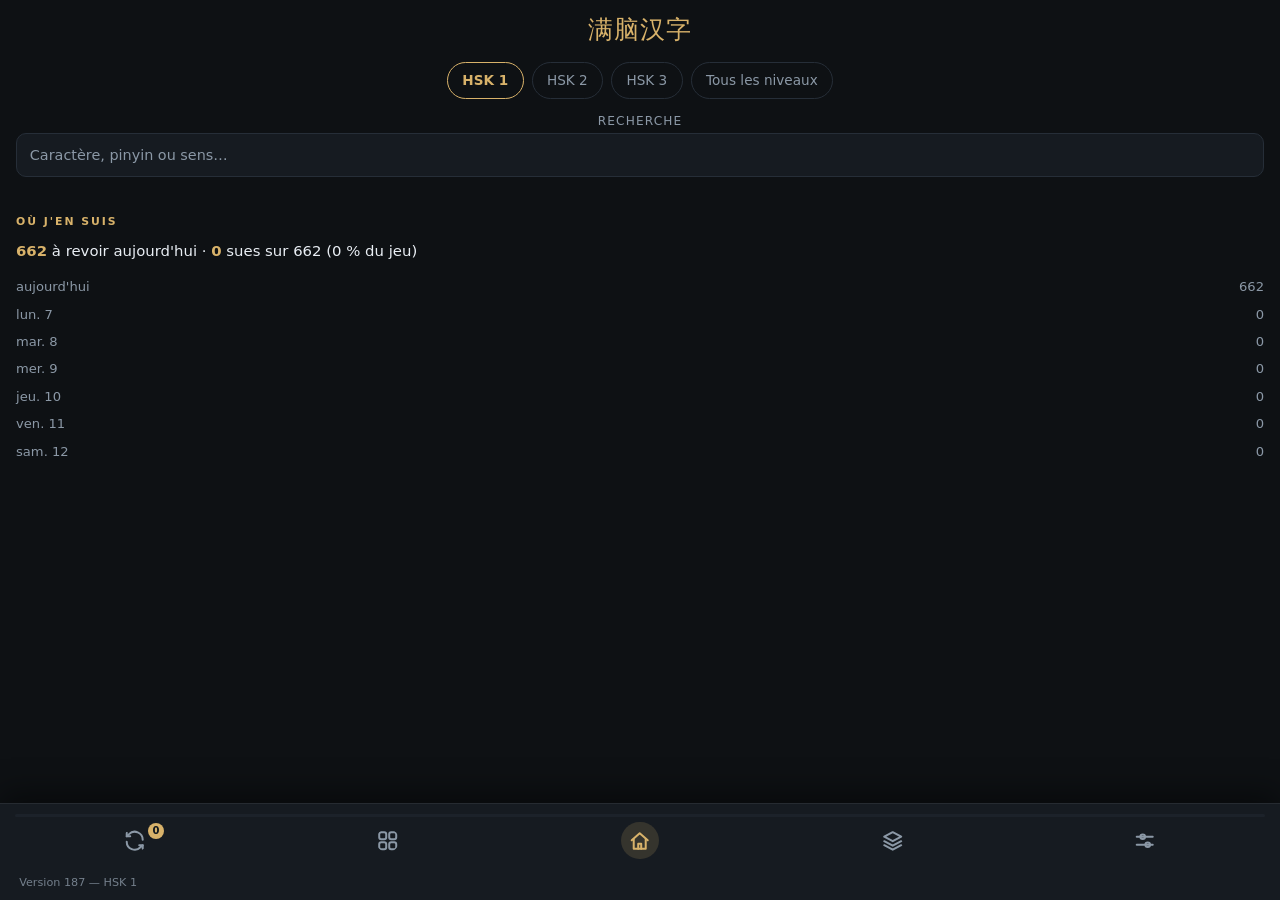
==== commit 58246d8f: "V1.87 — accueil : nom 满脑汉字, niveaux en boutons (chargent sans naviguer), recherche en menu flottant," ====
--- a/cartes-mobile.html
+++ b/cartes-mobile.html
@@ -1024,6 +1024,87 @@
   text-transform: uppercase;
   color: var(--dim);
 }
+
+/* Le champ et ses résultats forment un bloc : c'est lui qui sert de repère au
+   menu. Rien à voir avec les feuilles, où la liste reste dans le flux. */
+.accueil-champ {
+  position: relative;
+  flex: 0 0 auto;
+}
+
+/* Les résultats s'ouvrent en MENU FLOTTANT : posés au-dessus de la suite de la
+   page, ils ne poussent plus « Où j'en suis », qui reste où il est. */
+.page .accueil-champ .feuille-resultats {
+  position: absolute;
+  top: calc(100% + .35rem);
+  left: 0;
+  right: 0;
+  z-index: 30;
+  max-height: 45vh;
+  overflow-y: auto;
+  padding: .25rem;
+  background: var(--panel);                                   /* repli */
+  /* Le fond perd un peu d'opacité (20 %) : on devine la page derrière, mais le
+     texte reste parfaitement net — contrairement à `opacity`, qui fanerait
+     aussi les caractères. */
+  background: color-mix(in srgb, var(--panel) 80%, transparent);
+  -webkit-backdrop-filter: blur(10px);
+  backdrop-filter: blur(10px);
+  border: 1px solid var(--line);
+  border-radius: 12px;
+  box-shadow: 0 14px 34px rgba(0, 0, 0, .45);
+}
+
+/* Les lignes de résultat, mêmes styles que dans une feuille. */
+.page .resultat {
+  display: flex;
+  align-items: baseline;
+  gap: .55rem;
+  width: 100%;
+  padding: .55rem .7rem;
+  border: 0;
+  border-radius: 8px;
+  background: none;
+  color: var(--txt);
+  font: inherit;
+  text-align: left;
+  cursor: pointer;
+}
+.page .resultat:hover { background: var(--panel-2); }
+.page .resultat b { font-size: 1.15rem; line-height: 1; }
+.page .resultat span { color: var(--dim); font-size: .82rem; }
+
+/* La nav des niveaux sur l'accueil : centrée sous le nom, et repliable pour
+   que les quatre pastilles ne débordent jamais sur un écran étroit. */
+.accueil-niveaux {
+  flex-wrap: wrap;
+  justify-content: center;
+  margin: 0 0 .35rem;
+  flex: 0 0 auto;
+}
+
+/* Les pastilles de niveau de l'accueil sont des boutons (aucun lien, donc
+   aucune navigation possible) : on leur donne l'allure des liens de .niveaux. */
+.niveaux button {
+  padding: .4rem .9rem;
+  border: 1px solid var(--line);
+  border-radius: 999px;
+  background: none;
+  color: var(--dim);
+  font: inherit;
+  font-size: .85rem;
+  cursor: pointer;
+}
+.niveaux button:hover {
+  color: var(--txt);
+  border-color: var(--accent);
+}
+.niveaux button.actif {
+  color: var(--accent);
+  border-color: var(--accent);
+  font-weight: 600;
+}
+
 </style>
 
 <!-- Applique le thème choisi AVANT le premier affichage : sans ça, on verrait
@@ -1081,10 +1162,31 @@
      et Réglages restent des feuilles du pied de page. -->
 <div class="page" id="accueil" hidden>
   <p class="accueil-marque">满脑汉字</p>
+
+  <!-- Les quatre niveaux, comme sur la page Thèmes, mais ici : au-dessus du
+       champ de recherche. Les liens restent relatifs et pointent sur
+       l'application (elle comprend ?niveau=). -->
+  <nav class="niveaux accueil-niveaux" aria-label="Niveau">
+    <button type="button" data-niveau="hsk1">HSK 1</button>
+    <button type="button" data-niveau="hsk2">HSK 2</button>
+    <button type="button" data-niveau="hsk3">HSK 3</button>
+    <button type="button" data-niveau="tout">Tous les niveaux</button>
+  </nav>
+
+  <div class="accueil-champ">
   <label class="accueil-label" for="accueil-recherche">Recherche</label>
   <input type="search" id="accueil-recherche" class="recherche" placeholder="Caractère, pinyin ou sens…"
          autocomplete="off" spellcheck="false" aria-label="Rechercher une fiche">
   <div id="accueil-resultats" class="feuille-resultats"></div>
+  </div>
+
+  <!-- « Où j'en suis » : le résumé du jour et la prévision des sept prochains
+       jours, sur les trois niveaux réunis. -->
+  <section class="bloc">
+    <h2 class="bloc-titre">Où j'en suis</h2>
+    <p class="resume" id="accueil-resume">chargement…</p>
+    <div class="prevision" id="accueil-prevision"></div>
+  </section>
 </div>
 
 
@@ -12521,6 +12623,7 @@
       var etaitOuverte = !page.hidden;
       fermerFeuilles();
       if (cle === 'revoir') { remplirRevoir(); }
+      if (cle === 'accueil') { chargerAccueil(); }
       page.hidden = etaitOuverte;
       if (document.body && document.body.classList) {
         document.body.classList.toggle('page-ouverte', !page.hidden);
@@ -13134,6 +13237,154 @@
 
   /* Démarrage : lit le paquet, la session et l'adresse, choisit la vue
      (niveau, thème, révision, fiche) et ouvre l'accueil s'il n'y a rien de précis. */
+  /* ---------------- « Où j'en suis » (accueil) ---------------- */
+
+  /* Les trois paquets sont chargés ensemble, à la première ouverture de la
+     page Accueil : ils servent à compter, pas à réviser. La révision garde le
+     paquet courant de state.cards. */
+  var accueilFait = false;
+  var accueilCartes = null;
+
+  function etatAccueil(c, prog) {
+    var p = prog && prog[c.char];
+    return {
+      sue: !!(p && p.n > 0),
+      due: (p && p.due) || '',
+      aRevoir: !p || !p.due || p.due <= aujourdhui()
+    };
+  }
+
+  function suesAccueil(lot, prog) {
+    return lot.filter(function (c) { return etatAccueil(c, prog).sue; }).length;
+  }
+
+  /* Sept prochains jours. Fonction pure : elle ne touche pas au document. */
+  function courtJour(date) {
+    try { return date.toLocaleDateString('fr-FR', { weekday: 'short', day: 'numeric' }); }
+    catch (e) { return date.toISOString().slice(5, 10); }
+  }
+
+  function previsionAccueil(prog, cartes, depart) {
+    var base = (depart === undefined) ? Date.now() : depart;
+    var jours = [];
+    for (var d = 0; d < 7; d++) {
+      var date = new Date(base + d * JOUR);
+      jours.push({
+        cle: date.toISOString().slice(0, 10),
+        nom: d === 0 ? "aujourd'hui" : courtJour(date),
+        n: 0
+      });
+    }
+    cartes.forEach(function (c) {
+      var etat = etatAccueil(c, prog);
+      var due = etat.aRevoir ? jours[0].cle : (etat.due || jours[0].cle);
+      if (due <= jours[0].cle) { jours[0].n++; return; }
+      var cible = jours.filter(function (j) { return j.cle === due; })[0];
+      if (cible) { cible.n++; }
+    });
+    return jours;
+  }
+
+  function peindreAccueil() {
+    if (!accueilCartes) { return; }
+    try {
+      var prog = state.progress || {};
+
+      var zoneResume = document.getElementById('accueil-resume');
+      if (zoneResume) {
+        var aRevoir = accueilCartes.filter(function (c) { return etatAccueil(c, prog).aRevoir; }).length;
+        var sues = suesAccueil(accueilCartes, prog);
+        var pct = accueilCartes.length ? Math.round(sues / accueilCartes.length * 100) : 0;
+        zoneResume.innerHTML = '<strong>' + aRevoir + '</strong> à revoir aujourd\'hui · ' +
+          '<strong>' + sues + '</strong> sues sur ' + accueilCartes.length +
+          ' (' + pct + ' % du jeu)';
+      }
+
+      var zonePrev = document.getElementById('accueil-prevision');
+      if (zonePrev) {
+        var jours = previsionAccueil(prog, accueilCartes);
+        var max = 1;
+        jours.forEach(function (j) { if (j.n > max) { max = j.n; } });
+        zonePrev.innerHTML = jours.map(function (j) {
+          return '<div class="jour">' +
+            '<span class="j-nom">' + esc(j.nom) + '</span>' +
+            '<span class="t-bar"><span style="width:' + Math.round(j.n / max * 100) + '%"></span></span>' +
+            '<span class="j-n">' + j.n + '</span>' +
+          '</div>';
+        }).join('');
+      }
+    } catch (e) {
+      var z = document.getElementById('accueil-resume');
+      if (z) { z.textContent = 'Erreur : ' + (e && e.message); }
+    }
+  }
+
+  function chargerAccueil(force) {
+    if (accueilFait && !force) { return; }
+    accueilFait = true;
+    var niveaux = ['hsk1', 'hsk2', 'hsk3'];
+    try {
+      Promise.all(niveaux.map(function (n) {
+        return fetch('data/cards-' + n + '.json', { cache: 'no-store' })
+          .then(function (r) { return r.ok ? r.json() : null; })
+          .then(function (d) { return (d && d.cards) || []; })
+          .catch(function () { return []; });
+      })).then(function (paquets) {
+        accueilCartes = [];
+        paquets.forEach(function (x) { accueilCartes = accueilCartes.concat(x); });
+        peindreAccueil();
+      }).catch(function (err) {
+        var z = document.getElementById('accueil-resume');
+        if (z) { z.textContent = 'Chargement impossible : ' + (err && err.message); }
+      });
+    } catch (e) {
+      /* pas de fetch (vieux navigateur) : la page reste telle quelle */
+    }
+  }
+
+  /* Les pastilles de niveau de l'accueil : elles CHARGENT le paquet choisi sans
+     quitter la page. Aucun lien ne s'ouvre, aucune feuille ne s'affiche — on
+     reste sur l'accueil, seule la révision change de paquet. */
+  function brancherNiveauxAccueil() {
+    var liens = document.querySelectorAll('.accueil-niveaux button');
+    for (var i = 0; i < liens.length; i++) {
+      liens[i].addEventListener('click', function (e) {
+        e.preventDefault();
+        var cle = this.getAttribute('data-niveau') || '';
+        var choix = null;
+        for (var j = 0; j < NIVEAUX.length; j++) {
+          if (NIVEAUX[j].cle === cle) { choix = NIVEAUX[j]; }
+        }
+        if (!choix) { return; }
+        try { localStorage.setItem('hanzi-niveau', choix.cle); } catch (err) { /* privé */ }
+        marquerNiveau(choix.cle);
+        var zone = document.getElementById('accueil-resume');
+        if (zone) { zone.textContent = 'chargement…'; }
+        chargerCollection(choix).then(function (data) {
+          start(data);
+          /* start() remet la vue sur la carte : on rétablit l'accueil, qui doit
+             rester affiché et allumé. On ne le BASCULE pas (un appui le
+             fermerait s'il était déjà ouvert) : on le pose ouvert, point. */
+          if (el.pageAccueil) {
+            el.pageAccueil.hidden = false;
+            if (document.body && document.body.classList) {
+              document.body.classList.add('page-ouverte');
+            }
+            var onglets2 = document.querySelectorAll('[data-onglet]');
+            for (var a = 0; a < onglets2.length; a++) {
+              var actif = onglets2[a].getAttribute('data-onglet') === 'accueil';
+              onglets2[a].setAttribute('aria-expanded', actif ? 'true' : 'false');
+              onglets2[a].classList.toggle('actif', actif);
+            }
+          }
+          chargerAccueil(true);   /* relit les paquets pour le résumé */
+        }).catch(function (err) {
+          if (zone) { zone.textContent = 'Chargement impossible : ' + (err && err.message); }
+        });
+      });
+    }
+  }
+
   function start(data) {
     state.cards = data.cards || [];
     var p = parametres();
@@ -13228,7 +13479,7 @@
      fichiers à la fois. */
   /* Doit suivre la version du service worker (CACHE ci-dessous) : c'est ce qui
      permet de savoir quelle version le navigateur sert vraiment. */
-  var VERSION = '148';
+  var VERSION = '187';
 
   var NIVEAUX = [
     { cle: 'hsk1', nom: 'HSK 1', fichiers: ['data/cards-hsk1.json'] },
@@ -13300,6 +13551,7 @@
   }
 
   afficherVersion();
+  brancherNiveauxAccueil();
 
   if (window.__CARDS__) {
     marquerNiveau(NIVEAUX[0].cle);
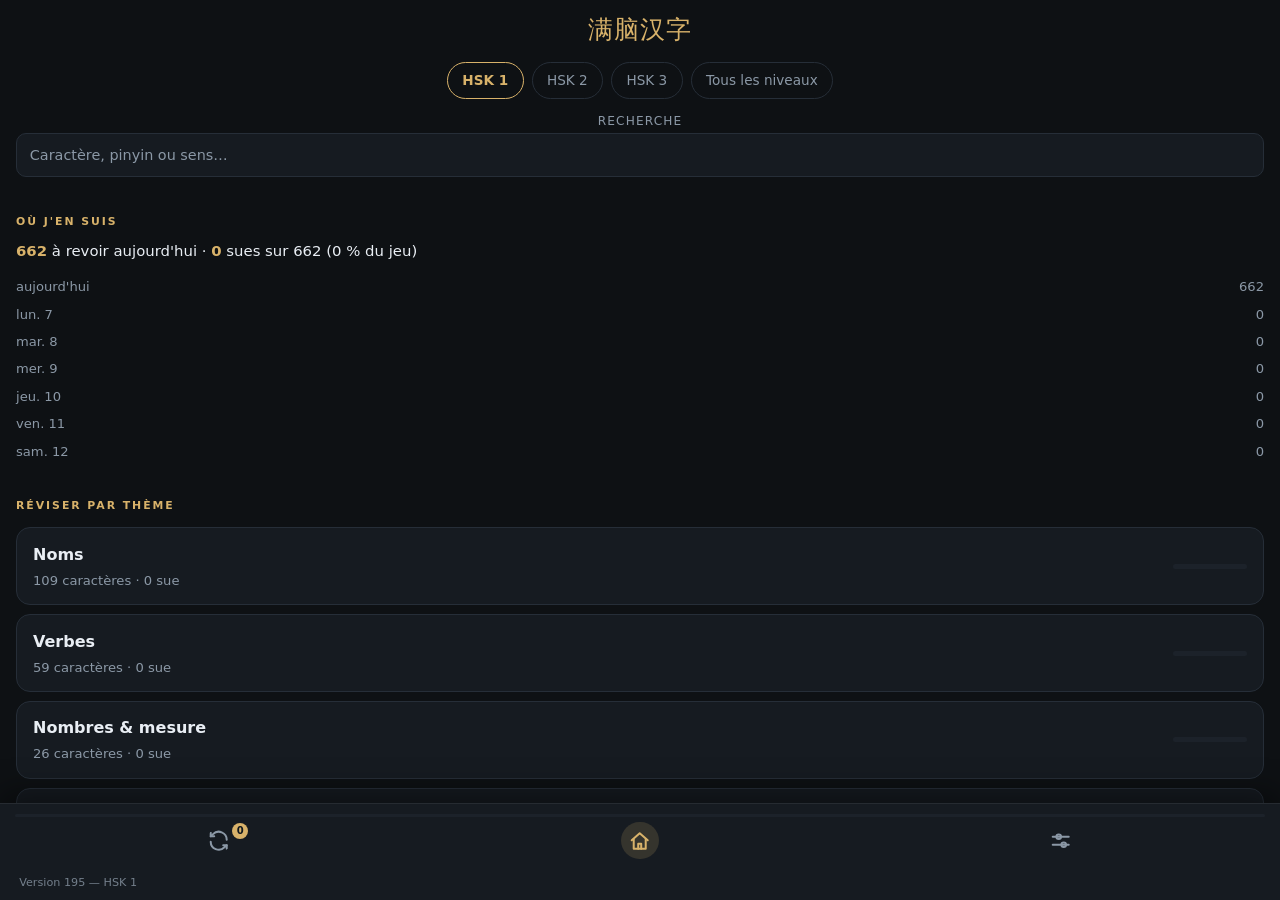
==== commit 0ec86e94: "V1.95 — thèmes grammaticaux : 7 classes pour le HSK 1 ; menu à 3 onglets recentré ; résumé et prévis" ====
--- a/cartes-mobile.html
+++ b/cartes-mobile.html
@@ -697,7 +697,16 @@
 }
 
 /* Les onglets : icône seule, le halo est dessiné par le padding de l'icône */
-.onglets { display: grid; grid-template-columns: repeat(5, 1fr); gap: .1rem; grid-auto-rows: 44px; }
+/* Une colonne PAR bouton, quelle que soit leur nombre : `repeat(5, 1fr)` en dur
+   laissait deux colonnes vides à droite depuis la barre à trois onglets, et
+   décalait tout vers la gauche. */
+.onglets {
+  display: grid;
+  grid-auto-flow: column;
+  grid-auto-columns: 1fr;
+  gap: .1rem;
+  grid-auto-rows: 44px;
+}
 
 .onglet {
   appearance: none;
@@ -1105,6 +1114,15 @@
   font-weight: 600;
 }
 
+/* Les lignes de thème sont des boutons (aucun lien, donc aucune navigation) :
+   un bouton n'hérite pas de la police ni de l'alignement, on les rétablit. */
+.theme-row {
+  width: 100%;
+  font: inherit;
+  text-align: left;
+  cursor: pointer;
+}
+
 </style>
 
 <!-- Applique le thème choisi AVANT le premier affichage : sans ça, on verrait
@@ -1187,6 +1205,13 @@
     <p class="resume" id="accueil-resume">chargement…</p>
     <div class="prevision" id="accueil-prevision"></div>
   </section>
+
+  <!-- « Réviser par thème » : les thèmes de vocabulaire des trois niveaux, avec
+       leur compte et un lien qui charge le paquet correspondant. -->
+  <section class="bloc">
+    <h2 class="bloc-titre">Réviser par thème</h2>
+    <nav class="themes" id="accueil-themes" aria-label="Thèmes de vocabulaire"></nav>
+  </section>
 </div>
 
 
@@ -1207,19 +1232,8 @@
         </svg>
         <span class="onglet-badge" id="badge" hidden></span>
       </button>
-      <button class="onglet" type="button" data-onglet="parcourir" aria-expanded="false" aria-label="Parcourir" title="Parcourir">
-        <svg viewBox="0 0 24 24" fill="none" stroke="currentColor" stroke-width="1.8" stroke-linecap="round" stroke-linejoin="round" aria-hidden="true">
-          <rect x="3.5" y="3.5" width="7" height="7" rx="2"/><rect x="13.5" y="3.5" width="7" height="7" rx="2"/>
-          <rect x="3.5" y="13.5" width="7" height="7" rx="2"/><rect x="13.5" y="13.5" width="7" height="7" rx="2"/>
-        </svg>
-      </button>
       <button class="onglet" type="button" data-onglet="accueil" aria-expanded="false" aria-label="Accueil" title="Accueil">
         <svg viewBox="0 0 24 24" fill="none" stroke="currentColor" stroke-width="1.8" stroke-linecap="round" stroke-linejoin="round" aria-hidden="true"><path d="M4 11.5 12 4.5l8 7"/><path d="M6 10.5V20h12v-9.5"/><path d="M10.5 20v-5h3v5"/></svg>
-      </button>
-      <button class="onglet" type="button" data-onglet="niveau" aria-expanded="false" aria-label="Niveau" title="Niveau">
-        <svg viewBox="0 0 24 24" fill="none" stroke="currentColor" stroke-width="1.8" stroke-linecap="round" stroke-linejoin="round" aria-hidden="true">
-          <path d="M12 3.5 3.5 8l8.5 4.5L20.5 8 12 3.5Z"/><path d="m3.5 12.5 8.5 4.5 8.5-4.5"/><path d="m3.5 16.5 8.5 4.5 8.5-4.5"/>
-        </svg>
       </button>
       <button class="onglet" type="button" data-onglet="reglages" aria-expanded="false" aria-label="Réglages" title="Réglages">
         <svg viewBox="0 0 24 24" fill="none" stroke="currentColor" stroke-width="1.8" stroke-linecap="round" stroke-linejoin="round" aria-hidden="true">
@@ -1239,12 +1253,7 @@
       <p class="feuille-jour"><span>Je sais</span><b id="statut-sais">0</b></p>
     </div>
 
-    <div class="feuille" data-feuille="parcourir" hidden>
-      <p class="feuille-titre">Parcourir</p>
-    </div>
-
-    <div class="feuille" data-feuille="niveau" hidden>
-    </div>
+
 
     <div class="feuille" data-feuille="reglages" hidden>
       <p class="feuille-titre">Apparence</p>
@@ -1288,7 +1297,7 @@
       "char": "一",
       "pinyin": "yī",
       "meaning": "un",
-      "category": "Nombres",
+      "category": "Nombres & mesure",
       "components": [
         [
           "一",
@@ -1323,7 +1332,7 @@
       "char": "二",
       "pinyin": "èr",
       "meaning": "deux",
-      "category": "Nombres",
+      "category": "Nombres & mesure",
       "components": [
         [
           "二",
@@ -1358,7 +1367,7 @@
       "char": "三",
       "pinyin": "sān",
       "meaning": "trois",
-      "category": "Nombres",
+      "category": "Nombres & mesure",
       "components": [
         [
           "三",
@@ -1392,7 +1401,7 @@
       "char": "日",
       "pinyin": "rì",
       "meaning": "soleil, jour",
-      "category": "Nature",
+      "category": "Noms",
       "components": [
         [
           "日",
@@ -1426,7 +1435,7 @@
       "char": "月",
       "pinyin": "yuè",
       "meaning": "lune, mois",
-      "category": "Nature",
+      "category": "Noms",
       "components": [
         [
           "月",
@@ -1461,7 +1470,7 @@
       "char": "山",
       "pinyin": "shān",
       "meaning": "montagne",
-      "category": "Nature",
+      "category": "Noms",
       "components": [
         [
           "山",
@@ -1495,7 +1504,7 @@
       "char": "水",
       "pinyin": "shuǐ",
       "meaning": "eau",
-      "category": "Nature",
+      "category": "Noms",
       "components": [
         [
           "水",
@@ -1529,7 +1538,7 @@
       "char": "火",
       "pinyin": "huǒ",
       "meaning": "feu",
-      "category": "Nature",
+      "category": "Noms",
       "components": [
         [
           "火",
@@ -1564,7 +1573,7 @@
       "char": "木",
       "pinyin": "mù",
       "meaning": "arbre, bois",
-      "category": "Nature",
+      "category": "Noms",
       "components": [
         [
           "木",
@@ -1598,7 +1607,7 @@
       "char": "田",
       "pinyin": "tián",
       "meaning": "champ cultivé",
-      "category": "Nature",
+      "category": "Noms",
       "components": [
         [
           "田",
@@ -1632,7 +1641,7 @@
       "char": "雨",
       "pinyin": "yǔ",
       "meaning": "pluie",
-      "category": "Nature",
+      "category": "Noms",
       "components": [
         [
           "雨",
@@ -1667,7 +1676,7 @@
       "char": "风",
       "pinyin": "fēng",
       "meaning": "vent",
-      "category": "Nature",
+      "category": "Noms",
       "components": [
         [
           "凡",
@@ -1706,7 +1715,7 @@
       "char": "电",
       "pinyin": "diàn",
       "meaning": "électricité",
-      "category": "Nature",
+      "category": "Noms",
       "components": [
         [
           "田",
@@ -1745,7 +1754,7 @@
       "char": "人",
       "pinyin": "rén",
       "meaning": "personne, être humain",
-      "category": "Corps & personnes",
+      "category": "Noms",
       "components": [
         [
           "人",
@@ -1780,7 +1789,7 @@
       "char": "大",
       "pinyin": "dà",
       "meaning": "grand",
-      "category": "Corps & personnes",
+      "category": "Adjectifs",
       "components": [
         [
           "大",
@@ -1814,7 +1823,7 @@
       "char": "小",
       "pinyin": "xiǎo",
       "meaning": "petit",
-      "category": "Corps & personnes",
+      "category": "Adjectifs",
       "components": [
         [
           "小",
@@ -1848,7 +1857,7 @@
       "char": "口",
       "pinyin": "kǒu",
       "meaning": "bouche, ouverture",
-      "category": "Corps & personnes",
+      "category": "Noms",
       "components": [
         [
           "口",
@@ -1883,7 +1892,7 @@
       "char": "目",
       "pinyin": "mù",
       "meaning": "œil",
-      "category": "Corps & personnes",
+      "category": "Noms",
       "components": [
         [
           "目",
@@ -1917,7 +1926,7 @@
       "char": "手",
       "pinyin": "shǒu",
       "meaning": "main",
-      "category": "Corps & personnes",
+      "category": "Noms",
       "components": [
         [
           "手",
@@ -1951,7 +1960,7 @@
       "char": "心",
       "pinyin": "xīn",
       "meaning": "cœur",
-      "category": "Corps & personnes",
+      "category": "Noms",
       "components": [
         [
           "心",
@@ -1986,7 +1995,7 @@
       "char": "女",
       "pinyin": "nǚ",
       "meaning": "femme, féminin",
-      "category": "Corps & personnes",
+      "category": "Noms",
       "components": [
         [
           "女",
@@ -2020,7 +2029,7 @@
       "char": "子",
       "pinyin": "zǐ",
       "meaning": "enfant, fils",
-      "category": "Corps & personnes",
+      "category": "Noms",
       "components": [
         [
           "子",
@@ -2054,7 +2063,7 @@
       "char": "男",
       "pinyin": "nán",
       "meaning": "homme, masculin",
-      "category": "Corps & personnes",
+      "category": "Noms",
       "components": [
         [
           "田",
@@ -2094,7 +2103,7 @@
       "char": "家",
       "pinyin": "jiā",
       "meaning": "maison, famille",
-      "category": "Famille & maison",
+      "category": "Noms",
       "components": [
         [
           "宀",
@@ -2133,7 +2142,7 @@
       "char": "安",
       "pinyin": "ān",
       "meaning": "paix, tranquillité",
-      "category": "Famille & maison",
+      "category": "Adjectifs",
       "components": [
         [
           "宀",
@@ -2172,7 +2181,7 @@
       "char": "好",
       "pinyin": "hǎo",
       "meaning": "bon, bien",
-      "category": "Famille & maison",
+      "category": "Adjectifs",
       "components": [
         [
           "女",
@@ -2213,7 +2222,7 @@
       "char": "上",
       "pinyin": "shàng",
       "meaning": "dessus, monter",
-      "category": "Position",
+      "category": "Verbes",
       "components": [
         [
           "上",
@@ -2247,7 +2256,7 @@
       "char": "下",
       "pinyin": "xià",
       "meaning": "dessous, descendre",
-      "category": "Position",
+      "category": "Verbes",
       "components": [
         [
           "下",
@@ -2282,7 +2291,7 @@
       "char": "中",
       "pinyin": "zhōng",
       "meaning": "milieu, centre",
-      "category": "Position",
+      "category": "Noms",
       "components": [
         [
           "中",
@@ -2316,7 +2325,7 @@
       "char": "我",
       "pinyin": "wǒ",
       "meaning": "je, moi",
-      "category": "Pronoms & grammaire",
+      "category": "Pronoms",
       "components": [
         [
           "我",
@@ -2351,7 +2360,7 @@
       "char": "你",
       "pinyin": "nǐ",
       "meaning": "tu, toi",
-      "category": "Pronoms & grammaire",
+      "category": "Pronoms",
       "components": [
         [
           "亻",
@@ -2390,7 +2399,7 @@
       "char": "他",
       "pinyin": "tā",
       "meaning": "il, lui",
-      "category": "Pronoms & grammaire",
+      "category": "Pronoms",
       "components": [
         [
           "亻",
@@ -2430,7 +2439,7 @@
       "char": "不",
       "pinyin": "bù",
       "meaning": "ne… pas",
-      "category": "Pronoms & grammaire",
+      "category": "Adverbes",
       "components": [
         [
           "不",
@@ -2465,7 +2474,7 @@
       "char": "是",
       "pinyin": "shì",
       "meaning": "être, c'est bien cela",
-      "category": "Pronoms & grammaire",
+      "category": "Verbes",
       "components": [
         [
           "日",
@@ -2505,7 +2514,7 @@
       "char": "有",
       "pinyin": "yǒu",
       "meaning": "avoir, il y a",
-      "category": "Pronoms & grammaire",
+      "category": "Verbes",
       "components": [
         [
           "又",
@@ -2777,7 +2786,7 @@
       "char": "爱",
       "pinyin": "ài",
       "meaningEn": "to love, to like, to be fond of, love, affection",
-      "category": "HSK 1",
+      "category": "Verbes",
       "radical": "爫",
       "components": [
         [
@@ -2826,7 +2835,7 @@
       "char": "姐",
       "pinyin": "jiě",
       "meaningEn": "elder sister, miss, young lady",
-      "category": "HSK 1",
+      "category": "Noms",
       "radical": "女",
       "components": [
         [
@@ -2869,7 +2878,7 @@
       "char": "年",
       "pinyin": "nián",
       "meaningEn": "year, anniversary, a person's age",
-      "category": "HSK 1",
+      "category": "Noms",
       "radical": "干",
       "components": [],
       "etymology": [
@@ -2903,7 +2912,7 @@
       "char": "八",
       "pinyin": "bā",
       "meaningEn": "eight, all around, all sides",
-      "category": "HSK 1",
+      "category": "Nombres & mesure",
       "radical": "八",
       "components": [],
       "etymology": [
@@ -2936,7 +2945,7 @@
       "char": "饭",
       "pinyin": "fàn",
       "meaningEn": "meal, food, cooked rice",
-      "category": "HSK 1",
+      "category": "Noms",
       "radical": "饣",
       "components": [
         [
@@ -2980,7 +2989,7 @@
       "char": "今",
       "pinyin": "jīn",
       "meaningEn": "modern, current, today, now",
-      "category": "HSK 1",
+      "category": "Noms",
       "radical": "人",
       "components": [],
       "etymology": [
@@ -3013,7 +3022,7 @@
       "char": "您",
       "pinyin": "nín",
       "meaningEn": "honorific for 'you'",
-      "category": "HSK 1",
+      "category": "Pronoms",
       "radical": "心",
       "components": [
         [
@@ -3061,7 +3070,7 @@
       "char": "爸",
       "pinyin": "bà",
       "meaningEn": "father, papa",
-      "category": "HSK 1",
+      "category": "Noms",
       "radical": "父",
       "components": [
         [
@@ -3104,7 +3113,7 @@
       "char": "房",
       "pinyin": "fáng",
       "meaningEn": "building, house, room",
-      "category": "HSK 1",
+      "category": "Noms",
       "radical": "户",
       "components": [
         [
@@ -3148,7 +3157,7 @@
       "char": "九",
       "pinyin": "jiǔ",
       "meaningEn": "nine",
-      "category": "HSK 1",
+      "category": "Nombres & mesure",
       "radical": "乙",
       "components": [
         [
@@ -3201,7 +3210,7 @@
       "char": "牛",
       "pinyin": "niú",
       "meaningEn": "ox, cow, bull",
-      "category": "HSK 1",
+      "category": "Noms",
       "radical": "牛",
       "components": [],
       "etymology": [
@@ -3235,7 +3244,7 @@
       "char": "吧",
       "pinyin": "bā",
       "meaningEn": "emphatic final particle",
-      "category": "HSK 1",
+      "category": "Mots grammaticaux",
       "radical": "口",
       "components": [
         [
@@ -3278,7 +3287,7 @@
       "char": "飞",
       "pinyin": "fēi",
       "meaningEn": "to fly, to dart, high",
-      "category": "HSK 1",
+      "category": "Verbes",
       "radical": "飞",
       "components": [],
       "etymology": [
@@ -3312,7 +3321,7 @@
       "char": "觉",
       "pinyin": "jué",
       "meaningEn": "conscious, to nap, to sleep, to wake up",
-      "category": "HSK 1",
+      "category": "Verbes",
       "radical": "见",
       "components": [
         [
@@ -3360,7 +3369,7 @@
       "char": "白",
       "pinyin": "bái",
       "meaningEn": "white, clear, pure, unblemished, bright",
-      "category": "HSK 1",
+      "category": "Adjectifs",
       "radical": "白",
       "components": [],
       "etymology": [
@@ -3394,7 +3403,7 @@
       "char": "非",
       "pinyin": "fēi",
       "meaningEn": "not, negative, non-, to oppose",
-      "category": "HSK 1",
+      "category": "Adverbes",
       "radical": "非",
       "components": [],
       "etymology": [
@@ -3427,7 +3436,7 @@
       "char": "开",
       "pinyin": "kāi",
       "meaningEn": "to open, to start, to initiate, to begin",
-      "category": "HSK 1",
+      "category": "Verbes",
       "radical": "廾",
       "components": [
         [
@@ -3471,7 +3480,7 @@
       "char": "朋",
       "pinyin": "péng",
       "meaningEn": "friend, pal, acquaintance",
-      "category": "HSK 1",
+      "category": "Noms",
       "radical": "月",
       "components": [
         [
@@ -3509,7 +3518,7 @@
       "char": "百",
       "pinyin": "bǎi",
       "meaningEn": "one hundred, numerous, many",
-      "category": "HSK 1",
+      "category": "Nombres & mesure",
       "radical": "白",
       "components": [
         [
@@ -3553,7 +3562,7 @@
       "char": "分",
       "pinyin": "fēn",
       "meaningEn": "to divide, to allocate, fraction, small unit of time or other quantity",
-      "category": "HSK 1",
+      "category": "Nombres & mesure",
       "radical": "刀",
       "components": [
         [
@@ -3597,7 +3606,7 @@
       "char": "漂",
       "pinyin": "piào",
       "meaningEn": "to drift, to float, to be tossed about, bleach",
-      "category": "HSK 1",
+      "category": "Adjectifs",
       "radical": "氵",
       "components": [
         [
@@ -3640,7 +3649,7 @@
       "char": "班",
       "pinyin": "bān",
       "meaningEn": "class, squad, team, work shift",
-      "category": "HSK 1",
+      "category": "Noms",
       "radical": "王",
       "components": [
         [
@@ -3684,7 +3693,7 @@
       "char": "服",
       "pinyin": "fú",
       "meaningEn": "clothes, to dress, to wear, to take medicine",
-      "category": "HSK 1",
+      "category": "Noms",
       "radical": "月",
       "components": [
         [
@@ -3732,7 +3741,7 @@
       "char": "可",
       "pinyin": "kě",
       "meaningEn": "may, can, -able, possibly",
-      "category": "HSK 1",
+      "category": "Verbes",
       "radical": "口",
       "components": [
         [
@@ -3776,7 +3785,7 @@
       "char": "苹",
       "pinyin": "píng",
       "meaningEn": "apple, duckweed, Artemisia",
-      "category": "HSK 1",
+      "category": "Noms",
       "radical": "艹",
       "components": [
         [
@@ -3819,7 +3828,7 @@
       "char": "半",
       "pinyin": "bàn",
       "meaningEn": "half, semi-, incomplete",
-      "category": "HSK 1",
+      "category": "Nombres & mesure",
       "radical": "十",
       "components": [
         [
@@ -3863,7 +3872,7 @@
       "char": "高",
       "pinyin": "gāo",
       "meaningEn": "tall, lofty, high, elevated",
-      "category": "HSK 1",
+      "category": "Adjectifs",
       "radical": "高",
       "components": [
         [
@@ -3911,7 +3920,7 @@
       "char": "客",
       "pinyin": "kè",
       "meaningEn": "guest, traveller, customer",
-      "category": "HSK 1",
+      "category": "Noms",
       "radical": "宀",
       "components": [
         [
@@ -3955,7 +3964,7 @@
       "char": "七",
       "pinyin": "qī",
       "meaningEn": "seven",
-      "category": "HSK 1",
+      "category": "Nombres & mesure",
       "radical": "一",
       "components": [
         [
@@ -4008,7 +4017,7 @@
       "char": "包",
       "pinyin": "bāo",
       "meaningEn": "wrap, pack, bundle, package",
-      "category": "HSK 1",
+      "category": "Noms",
       "radical": "勹",
       "components": [
         [
@@ -4052,7 +4061,7 @@
       "char": "哥",
       "pinyin": "gē",
       "meaningEn": "elder brother",
-      "category": "HSK 1",
+      "category": "Noms",
       "radical": "口",
       "components": [
         [
@@ -4090,7 +4099,7 @@
       "char": "课",
       "pinyin": "kè",
       "meaningEn": "subject, lesson, course, classwork",
-      "category": "HSK 1",
+      "category": "Noms",
       "radical": "讠",
       "components": [
         [
@@ -4133,7 +4142,7 @@
       "char": "期",
       "pinyin": "qī",
       "meaningEn": "a period of time, date, time, phase",
-      "category": "HSK 1",
+      "category": "Noms",
       "radical": "月",
       "components": [
         [
@@ -4177,7 +4186,7 @@
       "char": "杯",
       "pinyin": "bēi",
       "meaningEn": "cup, glass, measure word for liquids",
-      "category": "HSK 1",
+      "category": "Noms",
       "radical": "木",
       "components": [
         [
@@ -4220,7 +4229,7 @@
       "char": "歌",
       "pinyin": "gē",
       "meaningEn": "song, lyrics, to sing, to chant",
-      "category": "HSK 1",
+      "category": "Noms",
       "radical": "欠",
       "components": [
         [
@@ -4264,7 +4273,7 @@
       "char": "起",
       "pinyin": "qǐ",
       "meaningEn": "to begin, to initiate, to rise, to stand up",
-      "category": "HSK 1",
+      "category": "Verbes",
       "radical": "走",
       "components": [
         [
@@ -4307,7 +4316,7 @@
       "char": "本",
       "pinyin": "běn",
       "meaningEn": "root, origin, source, basis",
-      "category": "HSK 1",
+      "category": "Nombres & mesure",
       "radical": "木",
       "components": [
         [
@@ -4351,7 +4360,7 @@
       "char": "个",
       "pinyin": "gè",
       "meaningEn": "this, that, single, measure word for individuals",
-      "category": "HSK 1",
+      "category": "Nombres & mesure",
       "radical": "丨",
       "components": [
         [
@@ -4394,7 +4403,7 @@
       "char": "块",
       "pinyin": "kuài",
       "meaningEn": "piece, lump, chunk, dollar, measure word for currency",
-      "category": "HSK 1",
+      "category": "Nombres & mesure",
       "radical": "土",
       "components": [
         [
@@ -4437,7 +4446,7 @@
       "char": "气",
       "pinyin": "qì",
       "meaningEn": "air, gas, steam, vapor, anger",
-      "category": "HSK 1",
+      "category": "Noms",
       "radical": "气",
       "components": [],
       "etymology": [
@@ -4471,7 +4480,7 @@
       "char": "边",
       "pinyin": "biān",
       "meaningEn": "border, edge, margin, side",
-      "category": "HSK 1",
+      "category": "Noms",
       "radical": "辶",
       "components": [
         [
@@ -4515,7 +4524,7 @@
       "char": "给",
       "pinyin": "gěi",
       "meaningEn": "to give, to lend, for, by",
-      "category": "HSK 1",
+      "category": "Verbes",
       "radical": "纟",
       "components": [
         [
@@ -4558,7 +4567,7 @@
       "char": "千",
       "pinyin": "qiān",
       "meaningEn": "thousand, many, numerous, very",
-      "category": "HSK 1",
+      "category": "Nombres & mesure",
       "radical": "十",
       "components": [
         [
@@ -4602,7 +4611,7 @@
       "char": "便",
       "pinyin": "biàn",
       "meaningEn": "easy, convenient, expedient",
-      "category": "HSK 1",
+      "category": "Adjectifs",
       "radical": "亻",
       "components": [
         [
@@ -4645,7 +4654,7 @@
       "char": "工",
       "pinyin": "gōng",
       "meaningEn": "labor, work, laborer, worker",
-      "category": "HSK 1",
+      "category": "Noms",
       "radical": "工",
       "components": [
         [
@@ -4689,7 +4698,7 @@
       "char": "老",
       "pinyin": "lǎo",
       "meaningEn": "old, aged, experienced",
-      "category": "HSK 1",
+      "category": "Adjectifs",
       "radical": "老",
       "components": [
         [
@@ -4732,7 +4741,7 @@
       "char": "前",
       "pinyin": "qián",
       "meaningEn": "in front, forward, former, preceding",
-      "category": "HSK 1",
+      "category": "Noms",
       "radical": "刂",
       "components": [
         [
@@ -4781,7 +4790,7 @@
       "char": "病",
       "pinyin": "bìng",
       "meaningEn": "sickness, illness, disease",
-      "category": "HSK 1",
+      "category": "Noms",
       "radical": "疒",
       "components": [
         [
@@ -4824,7 +4833,7 @@
       "char": "公",
       "pinyin": "gōng",
       "meaningEn": "fair, equitable, public, duke",
-      "category": "HSK 1",
+      "category": "Noms",
       "radical": "八",
       "components": [
         [
@@ -4868,7 +4877,7 @@
       "char": "了",
       "pinyin": "le",
       "meaningEn": "clear, to finish, particle of completed action",
-      "category": "HSK 1",
+      "category": "Mots grammaticaux",
       "radical": "亅",
       "components": [
         [
@@ -4912,7 +4921,7 @@
       "char": "钱",
       "pinyin": "qián",
       "meaningEn": "money, currency, coins",
-      "category": "HSK 1",
+      "category": "Noms",
       "radical": "钅",
       "components": [
         [
@@ -4955,7 +4964,7 @@
       "char": "狗",
       "pinyin": "gǒu",
       "meaningEn": "dog",
-      "category": "HSK 1",
+      "category": "Noms",
       "radical": "犭",
       "components": [
         [
@@ -5009,7 +5018,7 @@
       "char": "冷",
       "pinyin": "lěng",
       "meaningEn": "cold, cool, lonely",
-      "category": "HSK 1",
+      "category": "Adjectifs",
       "radical": "冫",
       "components": [
         [
@@ -5052,7 +5061,7 @@
       "char": "请",
       "pinyin": "qǐng",
       "meaningEn": "to ask, to request, to invite, please",
-      "category": "HSK 1",
+      "category": "Verbes",
       "radical": "讠",
       "components": [
         [
@@ -5095,7 +5104,7 @@
       "char": "菜",
       "pinyin": "cài",
       "meaningEn": "vegetables, order, dish, food",
-      "category": "HSK 1",
+      "category": "Noms",
       "radical": "艹",
       "components": [
         [
@@ -5139,7 +5148,7 @@
       "char": "关",
       "pinyin": "guān",
       "meaningEn": "frontier pass, to close, to shut, relation",
-      "category": "HSK 1",
+      "category": "Verbes",
       "radical": "丷",
       "components": [
         [
@@ -5183,7 +5192,7 @@
       "char": "里",
       "pinyin": "lǐ",
       "meaningEn": "unit of distance equal to 0.5km, village, lane",
-      "category": "HSK 1",
+      "category": "Noms",
       "radical": "里",
       "components": [
         [
@@ -5226,7 +5235,7 @@
       "char": "茶",
       "pinyin": "chá",
       "meaningEn": "tea, tea leaves, tea plant",
-      "category": "HSK 1",
+      "category": "Noms",
       "radical": "艹",
       "components": [
         [
@@ -5275,7 +5284,7 @@
       "char": "贵",
       "pinyin": "guì",
       "meaningEn": "expensive, costly, valuable, precious",
-      "category": "HSK 1",
+      "category": "Adjectifs",
       "radical": "贝",
       "components": [
         [
@@ -5323,7 +5332,7 @@
       "char": "两",
       "pinyin": "liǎng",
       "meaningEn": "two, both, pair, couple, ounce",
-      "category": "HSK 1",
+      "category": "Nombres & mesure",
       "radical": "一",
       "components": [
         [
@@ -5372,7 +5381,7 @@
       "char": "热",
       "pinyin": "rè",
       "meaningEn": "heat, fever, zeal",
-      "category": "HSK 1",
+      "category": "Adjectifs",
       "radical": "灬",
       "components": [
         [
@@ -5415,7 +5424,7 @@
       "char": "常",
       "pinyin": "cháng",
       "meaningEn": "common, general, normal, always, frequently, regularly",
-      "category": "HSK 1",
+      "category": "Adverbes",
       "radical": "巾",
       "components": [
         [
@@ -5459,7 +5468,7 @@
       "char": "国",
       "pinyin": "guó",
       "meaningEn": "country, nation, state, national",
-      "category": "HSK 1",
+      "category": "Noms",
       "radical": "囗",
       "components": [
         [
@@ -5502,7 +5511,7 @@
       "char": "亮",
       "pinyin": "liàng",
       "meaningEn": "bright, brilliant, radiant, light",
-      "category": "HSK 1",
+      "category": "Adjectifs",
       "radical": "亠",
       "components": [
         [
@@ -5556,7 +5565,7 @@
       "char": "唱",
       "pinyin": "chàng",
       "meaningEn": "to sing, to chant, to call, ditty, song",
-      "category": "HSK 1",
+      "category": "Verbes",
       "radical": "口",
       "components": [
         [
@@ -5599,7 +5608,7 @@
       "char": "果",
       "pinyin": "guǒ",
       "meaningEn": "fruit, nut, result",
-      "category": "HSK 1",
+      "category": "Noms",
       "radical": "木",
       "components": [
         [
@@ -5643,7 +5652,7 @@
       "char": "零",
       "pinyin": "líng",
       "meaningEn": "zero, fragment, fraction",
-      "category": "HSK 1",
+      "category": "Nombres & mesure",
       "radical": "雨",
       "components": [
         [
@@ -5686,7 +5695,7 @@
       "char": "认",
       "pinyin": "rèn",
       "meaningEn": "to know, to recognize, to understand",
-      "category": "HSK 1",
+      "category": "Verbes",
       "radical": "讠",
       "components": [
         [
@@ -5729,7 +5738,7 @@
       "char": "超",
       "pinyin": "chāo",
       "meaningEn": "to jump over, to leap over, to overtake, to surpass",
-      "category": "HSK 1",
+      "category": "Verbes",
       "radical": "走",
       "components": [
         [
@@ -5773,7 +5782,7 @@
       "char": "还",
       "pinyin": "hái",
       "meaningEn": "also, besides, still, yet, to return",
-      "category": "HSK 1",
+      "category": "Adverbes",
       "radical": "辶",
       "components": [
         [
@@ -5816,7 +5825,7 @@
       "char": "六",
       "pinyin": "liù",
       "meaningEn": "six",
-      "category": "HSK 1",
+      "category": "Nombres & mesure",
       "radical": "八",
       "components": [
         [
@@ -5870,7 +5879,7 @@
       "char": "车",
       "pinyin": "chē",
       "meaningEn": "cart, vehicle, to move in a cart",
-      "category": "HSK 1",
+      "category": "Noms",
       "radical": "车",
       "components": [
         [
@@ -5913,7 +5922,7 @@
       "char": "孩",
       "pinyin": "hái",
       "meaningEn": "baby, child, children",
-      "category": "HSK 1",
+      "category": "Noms",
       "radical": "子",
       "components": [
         [
@@ -5956,7 +5965,7 @@
       "char": "妈",
       "pinyin": "mā",
       "meaningEn": "mother, mama",
-      "category": "HSK 1",
+      "category": "Noms",
       "radical": "女",
       "components": [
         [
@@ -5999,7 +6008,7 @@
       "char": "汉",
       "pinyin": "hàn",
       "meaningEn": "Chinese people, Chinese language",
-      "category": "HSK 1",
+      "category": "Noms",
       "radical": "氵",
       "components": [
         [
@@ -6043,7 +6052,7 @@
       "char": "吗",
       "pinyin": "ma",
       "meaningEn": "final interrogative particle",
-      "category": "HSK 1",
+      "category": "Mots grammaticaux",
       "radical": "口",
       "components": [
         [
@@ -6096,7 +6105,7 @@
       "char": "商",
       "pinyin": "shāng",
       "meaningEn": "commerce, business, trade",
-      "category": "HSK 1",
+      "category": "Noms",
       "radical": "口",
       "components": [
         [
@@ -6144,7 +6153,7 @@
       "char": "出",
       "pinyin": "chū",
       "meaningEn": "to go out, to send out, stand, produce",
-      "category": "HSK 1",
+      "category": "Verbes",
       "radical": "凵",
       "components": [
         [
@@ -6188,7 +6197,7 @@
       "char": "买",
       "pinyin": "mǎi",
       "meaningEn": "to buy, to purchase, to bribe, to persuade",
-      "category": "HSK 1",
+      "category": "Verbes",
       "radical": "大",
       "components": [
         [
@@ -6231,7 +6240,7 @@
       "char": "穿",
       "pinyin": "chuān",
       "meaningEn": "to drill, to pierce, to dress, to wear",
-      "category": "HSK 1",
+      "category": "Verbes",
       "radical": "穴",
       "components": [
         [
@@ -6274,7 +6283,7 @@
       "char": "号",
       "pinyin": "hào",
       "meaningEn": "mark, sign, symbol, number, to call, to cry, to roar",
-      "category": "HSK 1",
+      "category": "Noms",
       "radical": "口",
       "components": [
         [
@@ -6318,7 +6327,7 @@
       "char": "卖",
       "pinyin": "mài",
       "meaningEn": "to sell, to betray, to show off",
-      "category": "HSK 1",
+      "category": "Verbes",
       "radical": "十",
       "components": [
         [
@@ -6361,7 +6370,7 @@
       "char": "少",
       "pinyin": "shǎo",
       "meaningEn": "few, little, less, inadequate",
-      "category": "HSK 1",
+      "category": "Adjectifs",
       "radical": "小",
       "components": [
         [
@@ -6405,7 +6414,7 @@
       "char": "床",
       "pinyin": "chuáng",
       "meaningEn": "bed, couch, framework, chassis",
-      "category": "HSK 1",
+      "category": "Noms",
       "radical": "广",
       "components": [
         [
@@ -6448,7 +6457,7 @@
       "char": "喝",
       "pinyin": "hē",
       "meaningEn": "to drink, to shout, to call out",
-      "category": "HSK 1",
+      "category": "Verbes",
       "radical": "口",
       "components": [
         [
@@ -6492,7 +6501,7 @@
       "char": "忙",
       "pinyin": "máng",
       "meaningEn": "busy, hurried, pressed for time",
-      "category": "HSK 1",
+      "category": "Adjectifs",
       "radical": "忄",
       "components": [
         [
@@ -6535,7 +6544,7 @@
       "char": "谁",
       "pinyin": "shuí",
       "meaningEn": "who? whom? whose? anyone?",
-      "category": "HSK 1",
+      "category": "Pronoms",
       "radical": "讠",
       "components": [
         [
@@ -6578,7 +6587,7 @@
       "char": "打",
       "pinyin": "dǎ",
       "meaningEn": "to attack, to beat, to hit, to strike",
-      "category": "HSK 1",
+      "category": "Verbes",
       "radical": "扌",
       "components": [
         [
@@ -6622,7 +6631,7 @@
       "char": "和",
       "pinyin": "hé",
       "meaningEn": "harmony, peace, calm, peaceful",
-      "category": "HSK 1",
+      "category": "Mots grammaticaux",
       "radical": "口",
       "components": [
         [
@@ -6665,7 +6674,7 @@
       "char": "猫",
       "pinyin": "māo",
       "meaningEn": "cat",
-      "category": "HSK 1",
+      "category": "Noms",
       "radical": "犭",
       "components": [
         [
@@ -6709,7 +6718,7 @@
       "char": "什",
       "pinyin": "shén",
       "meaningEn": "what? mixed, miscellaneous",
-      "category": "HSK 1",
+      "category": "Pronoms",
       "radical": "亻",
       "components": [
         [
@@ -6752,7 +6761,7 @@
       "char": "很",
       "pinyin": "hěn",
       "meaningEn": "very, quite, much",
-      "category": "HSK 1",
+      "category": "Adverbes",
       "radical": "彳",
       "components": [
         [
@@ -6805,7 +6814,7 @@
       "char": "么",
       "pinyin": "me",
       "meaningEn": "interrogative particle",
-      "category": "HSK 1",
+      "category": "Pronoms",
       "radical": "丿",
       "components": [
         [
@@ -6848,7 +6857,7 @@
       "char": "蛋",
       "pinyin": "dàn",
       "meaningEn": "egg",
-      "category": "HSK 1",
+      "category": "Noms",
       "radical": "虫",
       "components": [
         [
@@ -6892,7 +6901,7 @@
       "char": "后",
       "pinyin": "hòu",
       "meaningEn": "after, behind, rear, descendants",
-      "category": "HSK 1",
+      "category": "Noms",
       "radical": "口",
       "components": [],
       "etymology": [
@@ -6925,7 +6934,7 @@
       "char": "没",
       "pinyin": "méi",
       "meaningEn": "not, none, gone, to bury, to sink, to drown",
-      "category": "HSK 1",
+      "category": "Verbes",
       "radical": "氵",
       "components": [
         [
@@ -6968,7 +6977,7 @@
       "char": "师",
       "pinyin": "shī",
       "meaningEn": "teacher, professional, master",
-      "category": "HSK 1",
+      "category": "Noms",
       "radical": "巾",
       "components": [
         [
@@ -7012,7 +7021,7 @@
       "char": "到",
       "pinyin": "dào",
       "meaningEn": "to go to, to arrive",
-      "category": "HSK 1",
+      "category": "Verbes",
       "radical": "刂",
       "components": [
         [
@@ -7055,7 +7064,7 @@
       "char": "候",
       "pinyin": "hòu",
       "meaningEn": "to wait, to expect, to visit, to greet",
-      "category": "HSK 1",
+      "category": "Noms",
       "radical": "亻",
       "components": [
         [
@@ -7098,7 +7107,7 @@
       "char": "妹",
       "pinyin": "mèi",
       "meaningEn": "younger sister",
-      "category": "HSK 1",
+      "category": "Noms",
       "radical": "女",
       "components": [
         [
@@ -7141,7 +7150,7 @@
       "char": "十",
       "pinyin": "shí",
       "meaningEn": "ten, tenth, complete, perfect",
-      "category": "HSK 1",
+      "category": "Nombres & mesure",
       "radical": "十",
       "components": [
         [
@@ -7185,7 +7194,7 @@
       "char": "道",
       "pinyin": "dào",
       "meaningEn": "method, way, path, road",
-      "category": "HSK 1",
+      "category": "Verbes",
       "radical": "辶",
       "components": [
         [
@@ -7228,7 +7237,7 @@
       "char": "话",
       "pinyin": "huà",
       "meaningEn": "talk, speech, language, dialect",
-      "category": "HSK 1",
+      "category": "Noms",
       "radical": "讠",
       "components": [
         [
@@ -7272,7 +7281,7 @@
       "char": "们",
       "pinyin": "men",
       "meaningEn": "plural marker for pronouns and some nouns",
-      "category": "HSK 1",
+      "category": "Mots grammaticaux",
       "radical": "亻",
       "components": [
         [
@@ -7315,7 +7324,7 @@
       "char": "时",
       "pinyin": "shí",
       "meaningEn": "time, season, period, era, age",
-      "category": "HSK 1",
+      "category": "Noms",
       "radical": "日",
       "components": [
         [
@@ -7359,7 +7368,7 @@
       "char": "得",
       "pinyin": "dé",
       "meaningEn": "to obtain, to get, to acquire, suitable, proper, ready",
-      "category": "HSK 1",
+      "category": "Mots grammaticaux",
       "radical": "彳",
       "components": [
         [
@@ -7407,7 +7416,7 @@
       "char": "欢",
       "pinyin": "huān",
       "meaningEn": "happy, glad, joyful",
-      "category": "HSK 1",
+      "category": "Verbes",
       "radical": "欠",
       "components": [
         [
@@ -7451,7 +7460,7 @@
       "char": "米",
       "pinyin": "mǐ",
       "meaningEn": "rice, millet, grain",
-      "category": "HSK 1",
+      "category": "Noms",
       "radical": "米",
       "components": [
         [
@@ -7494,7 +7503,7 @@
       "char": "识",
       "pinyin": "shí",
       "meaningEn": "knowledge, to understand, to recognize, to know",
-      "category": "HSK 1",
+      "category": "Verbes",
       "radical": "讠",
       "components": [
         [
@@ -7538,7 +7547,7 @@
       "char": "的",
       "pinyin": "de",
       "meaningEn": "aim, goal, of, possessive particle, -self suffix",
-      "category": "HSK 1",
+      "category": "Mots grammaticaux",
       "radical": "白",
       "components": [
         [
@@ -7581,7 +7590,7 @@
       "char": "回",
       "pinyin": "huí",
       "meaningEn": "to return, to turn around, a time",
-      "category": "HSK 1",
+      "category": "Verbes",
       "radical": "囗",
       "components": [
         [
@@ -7625,7 +7634,7 @@
       "char": "面",
       "pinyin": "miàn",
       "meaningEn": "face, surface, side, plane, dimension",
-      "category": "HSK 1",
+      "category": "Noms",
       "radical": "面",
       "components": [],
       "etymology": [
@@ -7658,7 +7667,7 @@
       "char": "士",
       "pinyin": "shì",
       "meaningEn": "scholar, gentleman, soldier",
-      "category": "HSK 1",
+      "category": "Noms",
       "radical": "士",
       "components": [],
       "etymology": [
@@ -7692,7 +7701,7 @@
       "char": "弟",
       "pinyin": "dì",
       "meaningEn": "young brother, junior",
-      "category": "HSK 1",
+      "category": "Noms",
       "radical": "弓",
       "components": [],
       "etymology": [
@@ -7725,7 +7734,7 @@
       "char": "会",
       "pinyin": "huì",
       "meaningEn": "to assemble, to meet, meeting, association, group",
-      "category": "HSK 1",
+      "category": "Verbes",
       "radical": "人",
       "components": [
         [
@@ -7769,7 +7778,7 @@
       "char": "名",
       "pinyin": "míng",
       "meaningEn": "name, position, rank, title",
-      "category": "HSK 1",
+      "category": "Noms",
       "radical": "口",
       "components": [
         [
@@ -7812,7 +7821,7 @@
       "char": "市",
       "pinyin": "shì",
       "meaningEn": "city, town, market, fair, to trade",
-      "category": "HSK 1",
+      "category": "Noms",
       "radical": "巾",
       "components": [
         [
@@ -7856,7 +7865,7 @@
       "char": "第",
       "pinyin": "dì",
       "meaningEn": "sequence, number, grade, degree, particle prefacing an ordinal",
-      "category": "HSK 1",
+      "category": "Mots grammaticaux",
       "radical": "⺮",
       "components": [
         [
@@ -7899,7 +7908,7 @@
       "char": "明",
       "pinyin": "míng",
       "meaningEn": "bright, clear, to explain, to understand, to shed light",
-      "category": "HSK 1",
+      "category": "Adjectifs",
       "radical": "日",
       "components": [
         [
@@ -7943,7 +7952,7 @@
       "char": "事",
       "pinyin": "shì",
       "meaningEn": "affair, matter, business, to serve, accident, incident",
-      "category": "HSK 1",
+      "category": "Noms",
       "radical": "亅",
       "components": [
         [
@@ -7996,7 +8005,7 @@
       "char": "点",
       "pinyin": "diǎn",
       "meaningEn": "dot, point, speck",
-      "category": "HSK 1",
+      "category": "Nombres & mesure",
       "radical": "灬",
       "components": [
         [
@@ -8040,7 +8049,7 @@
       "char": "机",
       "pinyin": "jī",
       "meaningEn": "desk, machine, moment, opportunity",
-      "category": "HSK 1",
+      "category": "Noms",
       "radical": "木",
       "components": [
         [
@@ -8083,7 +8092,7 @@
       "char": "哪",
       "pinyin": "nǎ",
       "meaningEn": "which? where? how?",
-      "category": "HSK 1",
+      "category": "Pronoms",
       "radical": "口",
       "components": [
         [
@@ -8126,7 +8135,7 @@
       "char": "视",
       "pinyin": "shì",
       "meaningEn": "to look at, to inspect, to observe, to regard",
-      "category": "HSK 1",
+      "category": "Noms",
       "radical": "见",
       "components": [
         [
@@ -8170,7 +8179,7 @@
       "char": "鸡",
       "pinyin": "jī",
       "meaningEn": "chicken",
-      "category": "HSK 1",
+      "category": "Noms",
       "radical": "鸟",
       "components": [
         [
@@ -8213,7 +8222,7 @@
       "char": "那",
       "pinyin": "nà",
       "meaningEn": "that, that one, those",
-      "category": "HSK 1",
+      "category": "Pronoms",
       "radical": "阝",
       "components": [],
       "etymology": [
@@ -8246,7 +8255,7 @@
       "char": "东",
       "pinyin": "dōng",
       "meaningEn": "east, eastern, eastward",
-      "category": "HSK 1",
+      "category": "Noms",
       "radical": "一",
       "components": [
         [
@@ -8290,7 +8299,7 @@
       "char": "几",
       "pinyin": "jǐ",
       "meaningEn": "small table, how many, a few, some",
-      "category": "HSK 1",
+      "category": "Nombres & mesure",
       "radical": "几",
       "components": [
         [
@@ -8334,7 +8343,7 @@
       "char": "奶",
       "pinyin": "nǎi",
       "meaningEn": "milk, breasts, nurse, grandmother",
-      "category": "HSK 1",
+      "category": "Noms",
       "radical": "女",
       "components": [
         [
@@ -8377,7 +8386,7 @@
       "char": "都",
       "pinyin": "dōu",
       "meaningEn": "all, each, entirely, whole, metropolis, capital",
-      "category": "HSK 1",
+      "category": "Adverbes",
       "radical": "阝",
       "components": [
         [
@@ -8420,7 +8429,7 @@
       "char": "书",
       "pinyin": "shū",
       "meaningEn": "book, letter, document, writing",
-      "category": "HSK 1",
+      "category": "Noms",
       "radical": "丨",
       "components": [],
       "etymology": [
@@ -8454,7 +8463,7 @@
       "char": "读",
       "pinyin": "dú",
       "meaningEn": "to study, to learn, to read, to pronounce",
-      "category": "HSK 1",
+      "category": "Verbes",
       "radical": "讠",
       "components": [
         [
@@ -8497,7 +8506,7 @@
       "char": "间",
       "pinyin": "jiān",
       "meaningEn": "between, among, midpoint, space, place, locality",
-      "category": "HSK 1",
+      "category": "Noms",
       "radical": "门",
       "components": [
         [
@@ -8551,7 +8560,7 @@
       "char": "脑",
       "pinyin": "nǎo",
       "meaningEn": "brain",
-      "category": "HSK 1",
+      "category": "Noms",
       "radical": "⺼",
       "components": [
         [
@@ -8599,7 +8608,7 @@
       "char": "对",
       "pinyin": "duì",
       "meaningEn": "correct, right, facing, opposed",
-      "category": "HSK 1",
+      "category": "Adjectifs",
       "radical": "寸",
       "components": [
         [
@@ -8643,7 +8652,7 @@
       "char": "见",
       "pinyin": "jiàn",
       "meaningEn": "to see, to observe, to meet, to appear",
-      "category": "HSK 1",
+      "category": "Verbes",
       "radical": "见",
       "components": [
         [
@@ -8686,7 +8695,7 @@
       "char": "呢",
       "pinyin": "né",
       "meaningEn": "wool, interrogative or emphatic final particle",
-      "category": "HSK 1",
+      "category": "Mots grammaticaux",
       "radical": "口",
       "components": [
         [
@@ -8734,7 +8743,7 @@
       "char": "睡",
       "pinyin": "shuì",
       "meaningEn": "to sleep, to doze",
-      "category": "HSK 1",
+      "category": "Verbes",
       "radical": "目",
       "components": [
         [
@@ -8777,7 +8786,7 @@
       "char": "多",
       "pinyin": "duō",
       "meaningEn": "much, many, multi-, more than, over",
-      "category": "HSK 1",
+      "category": "Adjectifs",
       "radical": "夕",
       "components": [
         [
@@ -8816,7 +8825,7 @@
       "char": "件",
       "pinyin": "jiàn",
       "meaningEn": "item, matter, component, part, measure word for events",
-      "category": "HSK 1",
+      "category": "Nombres & mesure",
       "radical": "亻",
       "components": [
         [
@@ -8859,7 +8868,7 @@
       "char": "能",
       "pinyin": "néng",
       "meaningEn": "can, may, capable, full of energy",
-      "category": "HSK 1",
+      "category": "Verbes",
       "radical": "⺼",
       "components": [
         [
@@ -8907,7 +8916,7 @@
       "char": "说",
       "pinyin": "shuō",
       "meaningEn": "to speak, to say, to scold, to upbraid",
-      "category": "HSK 1",
+      "category": "Verbes",
       "radical": "讠",
       "components": [
         [
@@ -8951,7 +8960,7 @@
       "char": "儿",
       "pinyin": "ér",
       "meaningEn": "son, child",
-      "category": "HSK 1",
+      "category": "Noms",
       "radical": "儿",
       "components": [
         [
@@ -8994,7 +9003,7 @@
       "char": "叫",
       "pinyin": "jiào",
       "meaningEn": "cry, shout, to call, to greet, to hail",
-      "category": "HSK 1",
+      "category": "Verbes",
       "radical": "口",
       "components": [
         [
@@ -9038,7 +9047,7 @@
       "char": "司",
       "pinyin": "sī",
       "meaningEn": "to take charge of, to control, to manage, officer",
-      "category": "HSK 1",
+      "category": "Noms",
       "radical": "口",
       "components": [],
       "etymology": [
@@ -9071,7 +9080,7 @@
       "char": "四",
       "pinyin": "sì",
       "meaningEn": "four",
-      "category": "HSK 1",
+      "category": "Nombres & mesure",
       "radical": "囗",
       "components": [
         [
@@ -9115,7 +9124,7 @@
       "char": "西",
       "pinyin": "xī",
       "meaningEn": "west, western, westward",
-      "category": "HSK 1",
+      "category": "Noms",
       "radical": "西",
       "components": [
         [
@@ -9158,7 +9167,7 @@
       "char": "样",
       "pinyin": "yàng",
       "meaningEn": "form, pattern, shape, style",
-      "category": "HSK 1",
+      "category": "Noms",
       "radical": "木",
       "components": [
         [
@@ -9202,7 +9211,7 @@
       "char": "怎",
       "pinyin": "zěn",
       "meaningEn": "what? why? how?",
-      "category": "HSK 1",
+      "category": "Adverbes",
       "radical": "心",
       "components": [
         [
@@ -9250,7 +9259,7 @@
       "char": "岁",
       "pinyin": "suì",
       "meaningEn": "year, years old, age, harvest",
-      "category": "HSK 1",
+      "category": "Nombres & mesure",
       "radical": "山",
       "components": [
         [
@@ -9294,7 +9303,7 @@
       "char": "息",
       "pinyin": "xī",
       "meaningEn": "to end, to cease, to put a stop to, pause, breath, rest, news",
-      "category": "HSK 1",
+      "category": "Noms",
       "radical": "心",
       "components": [
         [
@@ -9337,7 +9346,7 @@
       "char": "要",
       "pinyin": "yào",
       "meaningEn": "essential, necessary, to ask for, to coerce, to demand",
-      "category": "HSK 1",
+      "category": "Verbes",
       "radical": "覀",
       "components": [
         [
@@ -9381,7 +9390,7 @@
       "char": "找",
       "pinyin": "zhǎo",
       "meaningEn": "to search for, to look for, to find, change (as in money)",
-      "category": "HSK 1",
+      "category": "Verbes",
       "radical": "扌",
       "components": [
         [
@@ -9424,7 +9433,7 @@
       "char": "习",
       "pinyin": "xí",
       "meaningEn": "to study, to practice, habit",
-      "category": "HSK 1",
+      "category": "Verbes",
       "radical": "冫",
       "components": [],
       "etymology": [
@@ -9458,7 +9467,7 @@
       "char": "也",
       "pinyin": "yě",
       "meaningEn": "also, too",
-      "category": "HSK 1",
+      "category": "Adverbes",
       "radical": "乚",
       "components": [],
       "etymology": [
@@ -9491,7 +9500,7 @@
       "char": "这",
       "pinyin": "zhè",
       "meaningEn": "this, these, such, here",
-      "category": "HSK 1",
+      "category": "Pronoms",
       "radical": "辶",
       "components": [
         [
@@ -9534,7 +9543,7 @@
       "char": "它",
       "pinyin": "tā",
       "meaningEn": "it, other",
-      "category": "HSK 1",
+      "category": "Pronoms",
       "radical": "宀",
       "components": [
         [
@@ -9577,7 +9586,7 @@
       "char": "喜",
       "pinyin": "xǐ",
       "meaningEn": "to love, to enjoy, to be happy, joyful, glad",
-      "category": "HSK 1",
+      "category": "Verbes",
       "radical": "口",
       "components": [
         [
@@ -9621,7 +9630,7 @@
       "char": "真",
       "pinyin": "zhēn",
       "meaningEn": "real, actual, true, genuine",
-      "category": "HSK 1",
+      "category": "Adjectifs",
       "radical": "目",
       "components": [
         [
@@ -9664,7 +9673,7 @@
       "char": "她",
       "pinyin": "tā",
       "meaningEn": "she, her",
-      "category": "HSK 1",
+      "category": "Pronoms",
       "radical": "女",
       "components": [
         [
@@ -9707,7 +9716,7 @@
       "char": "系",
       "pinyin": "xì",
       "meaningEn": "system, line, link, connection",
-      "category": "HSK 1",
+      "category": "Noms",
       "radical": "糸",
       "components": [
         [
@@ -9750,7 +9759,7 @@
       "char": "衣",
       "pinyin": "yī",
       "meaningEn": "cloth, clothes, apparel, dress, coat",
-      "category": "HSK 1",
+      "category": "Noms",
       "radical": "衣",
       "components": [],
       "etymology": [
@@ -9784,7 +9793,7 @@
       "char": "正",
       "pinyin": "zhèng",
       "meaningEn": "straight, right, proper, correct, just, true",
-      "category": "HSK 1",
+      "category": "Adjectifs",
       "radical": "止",
       "components": [
         [
@@ -9827,7 +9836,7 @@
       "char": "太",
       "pinyin": "tài",
       "meaningEn": "very, too much, big, extreme",
-      "category": "HSK 1",
+      "category": "Adverbes",
       "radical": "大",
       "components": [
         [
@@ -9870,7 +9879,7 @@
       "char": "医",
       "pinyin": "yī",
       "meaningEn": "to cure, to heal, to treat, doctor, medicine",
-      "category": "HSK 1",
+      "category": "Noms",
       "radical": "匸",
       "components": [
         [
@@ -9914,7 +9923,7 @@
       "char": "知",
       "pinyin": "zhī",
       "meaningEn": "to know, to perceive, to comprehend",
-      "category": "HSK 1",
+      "category": "Verbes",
       "radical": "矢",
       "components": [
         [
@@ -9962,7 +9971,7 @@
       "char": "题",
       "pinyin": "tí",
       "meaningEn": "forehead, headline, title, theme",
-      "category": "HSK 1",
+      "category": "Noms",
       "radical": "页",
       "components": [
         [
@@ -10006,7 +10015,7 @@
       "char": "先",
       "pinyin": "xiān",
       "meaningEn": "first, former, previous",
-      "category": "HSK 1",
+      "category": "Adverbes",
       "radical": "儿",
       "components": [],
       "etymology": [
@@ -10039,7 +10048,7 @@
       "char": "宜",
       "pinyin": "yí",
       "meaningEn": "fitting, proper, right, what one should do",
-      "category": "HSK 1",
+      "category": "Adjectifs",
       "radical": "宀",
       "components": [
         [
@@ -10083,7 +10092,7 @@
       "char": "只",
       "pinyin": "zhī",
       "meaningEn": "only, merely, just",
-      "category": "HSK 1",
+      "category": "Nombres & mesure",
       "radical": "口",
       "components": [
         [
@@ -10126,7 +10135,7 @@
       "char": "天",
       "pinyin": "tiān",
       "meaningEn": "sky, heaven, god, celestial",
-      "category": "HSK 1",
+      "category": "Noms",
       "radical": "大",
       "components": [
         [
@@ -10170,7 +10179,7 @@
       "char": "现",
       "pinyin": "xiàn",
       "meaningEn": "to appear, to manifest, current, now",
-      "category": "HSK 1",
+      "category": "Noms",
       "radical": "王",
       "components": [
         [
@@ -10213,7 +10222,7 @@
       "char": "以",
       "pinyin": "yǐ",
       "meaningEn": "according to, so as to, because of, then",
-      "category": "HSK 1",
+      "category": "Mots grammaticaux",
       "radical": "人",
       "components": [],
       "etymology": [
@@ -10247,7 +10256,7 @@
       "char": "条",
       "pinyin": "tiáo",
       "meaningEn": "clause, condition, string, stripe",
-      "category": "HSK 1",
+      "category": "Nombres & mesure",
       "radical": "木",
       "components": [
         [
@@ -10290,7 +10299,7 @@
       "char": "想",
       "pinyin": "xiǎng",
       "meaningEn": "to believe, to wish for, to consider, to plan, to think",
-      "category": "HSK 1",
+      "category": "Verbes",
       "radical": "心",
       "components": [
         [
@@ -10334,7 +10343,7 @@
       "char": "椅",
       "pinyin": "yǐ",
       "meaningEn": "chair, seat",
-      "category": "HSK 1",
+      "category": "Noms",
       "radical": "木",
       "components": [
         [
@@ -10377,7 +10386,7 @@
       "char": "钟",
       "pinyin": "zhōng",
       "meaningEn": "clock, bell",
-      "category": "HSK 1",
+      "category": "Noms",
       "radical": "钅",
       "components": [
         [
@@ -10421,7 +10430,7 @@
       "char": "听",
       "pinyin": "tīng",
       "meaningEn": "to hear, to listen, to understand, to obey",
-      "category": "HSK 1",
+      "category": "Verbes",
       "radical": "口",
       "components": [
         [
@@ -10464,7 +10473,7 @@
       "char": "影",
       "pinyin": "yǐng",
       "meaningEn": "shadow, image, reflection, photograph",
-      "category": "HSK 1",
+      "category": "Noms",
       "radical": "彡",
       "components": [
         [
@@ -10508,7 +10517,7 @@
       "char": "住",
       "pinyin": "zhù",
       "meaningEn": "to reside, to live at, to dwell, to lodge, to stop",
-      "category": "HSK 1",
+      "category": "Verbes",
       "radical": "亻",
       "components": [
         [
@@ -10551,7 +10560,7 @@
       "char": "同",
       "pinyin": "tóng",
       "meaningEn": "same, similar, together with, alike",
-      "category": "HSK 1",
+      "category": "Adjectifs",
       "radical": "口",
       "components": [
         [
@@ -10595,7 +10604,7 @@
       "char": "校",
       "pinyin": "xiào",
       "meaningEn": "school, military field officer",
-      "category": "HSK 1",
+      "category": "Noms",
       "radical": "木",
       "components": [
         [
@@ -10638,7 +10647,7 @@
       "char": "友",
       "pinyin": "yǒu",
       "meaningEn": "friend, companion, fraternity",
-      "category": "HSK 1",
+      "category": "Noms",
       "radical": "又",
       "components": [],
       "etymology": [
@@ -10672,7 +10681,7 @@
       "char": "桌",
       "pinyin": "zhuō",
       "meaningEn": "table, stand, desk, counter",
-      "category": "HSK 1",
+      "category": "Noms",
       "radical": "木",
       "components": [
         [
@@ -10715,7 +10724,7 @@
       "char": "外",
       "pinyin": "wài",
       "meaningEn": "out, outside, external, foreign, in addition",
-      "category": "HSK 1",
+      "category": "Noms",
       "radical": "夕",
       "components": [
         [
@@ -10759,7 +10768,7 @@
       "char": "些",
       "pinyin": "xiē",
       "meaningEn": "little, few, rather, somewhat",
-      "category": "HSK 1",
+      "category": "Nombres & mesure",
       "radical": "二",
       "components": [
         [
@@ -10802,7 +10811,7 @@
       "char": "玩",
       "pinyin": "wán",
       "meaningEn": "to play with, to joke, to entertain",
-      "category": "HSK 1",
+      "category": "Verbes",
       "radical": "王",
       "components": [
         [
@@ -10845,7 +10854,7 @@
       "char": "写",
       "pinyin": "xiě",
       "meaningEn": "to write, to draw, to sketch, to compose",
-      "category": "HSK 1",
+      "category": "Verbes",
       "radical": "冖",
       "components": [
         [
@@ -10888,7 +10897,7 @@
       "char": "字",
       "pinyin": "zì",
       "meaningEn": "character, letter, symbol, word",
-      "category": "HSK 1",
+      "category": "Noms",
       "radical": "子",
       "components": [
         [
@@ -10932,7 +10941,7 @@
       "char": "晚",
       "pinyin": "wǎn",
       "meaningEn": "night, evening, late",
-      "category": "HSK 1",
+      "category": "Noms",
       "radical": "日",
       "components": [
         [
@@ -10975,7 +10984,7 @@
       "char": "谢",
       "pinyin": "xiè",
       "meaningEn": "to thank, to refuse politely",
-      "category": "HSK 1",
+      "category": "Verbes",
       "radical": "讠",
       "components": [
         [
@@ -11019,7 +11028,7 @@
       "char": "语",
       "pinyin": "yǔ",
       "meaningEn": "words, language, saying, expression",
-      "category": "HSK 1",
+      "category": "Noms",
       "radical": "讠",
       "components": [
         [
@@ -11062,7 +11071,7 @@
       "char": "租",
       "pinyin": "zū",
       "meaningEn": "to rent, to lease, tax, rent",
-      "category": "HSK 1",
+      "category": "Verbes",
       "radical": "禾",
       "components": [
         [
@@ -11105,7 +11114,7 @@
       "char": "喂",
       "pinyin": "wèi",
       "meaningEn": "interjection used to call attention",
-      "category": "HSK 1",
+      "category": "Mots grammaticaux",
       "radical": "口",
       "components": [
         [
@@ -11148,7 +11157,7 @@
       "char": "新",
       "pinyin": "xīn",
       "meaningEn": "new, recent, fresh, modern",
-      "category": "HSK 1",
+      "category": "Adjectifs",
       "radical": "斤",
       "components": [
         [
@@ -11192,7 +11201,7 @@
       "char": "元",
       "pinyin": "yuán",
       "meaningEn": "first, dollar, origin, head",
-      "category": "HSK 1",
+      "category": "Noms",
       "radical": "儿",
       "components": [
         [
@@ -11235,7 +11244,7 @@
       "char": "昨",
       "pinyin": "zuó",
       "meaningEn": "yesterday, formerly, in the past",
-      "category": "HSK 1",
+      "category": "Noms",
       "radical": "日",
       "components": [
         [
@@ -11278,7 +11287,7 @@
       "char": "文",
       "pinyin": "wén",
       "meaningEn": "culture, literature, writing",
-      "category": "HSK 1",
+      "category": "Noms",
       "radical": "文",
       "components": [
         [
@@ -11322,7 +11331,7 @@
       "char": "星",
       "pinyin": "xīng",
       "meaningEn": "star, planet, a point of light",
-      "category": "HSK 1",
+      "category": "Noms",
       "radical": "日",
       "components": [
         [
@@ -11365,7 +11374,7 @@
       "char": "院",
       "pinyin": "yuàn",
       "meaningEn": "court, yard, courtyard, school",
-      "category": "HSK 1",
+      "category": "Noms",
       "radical": "阝",
       "components": [
         [
@@ -11408,7 +11417,7 @@
       "char": "作",
       "pinyin": "zuò",
       "meaningEn": "to make, to write, to compose, to act, to perform",
-      "category": "HSK 1",
+      "category": "Verbes",
       "radical": "亻",
       "components": [
         [
@@ -11452,7 +11461,7 @@
       "char": "问",
       "pinyin": "wèn",
       "meaningEn": "to ask about, to inquire after",
-      "category": "HSK 1",
+      "category": "Verbes",
       "radical": "门",
       "components": [
         [
@@ -11495,7 +11504,7 @@
       "char": "兴",
       "pinyin": "xìng",
       "meaningEn": "to thrive, to prosper, to flourish",
-      "category": "HSK 1",
+      "category": "Adjectifs",
       "radical": "八",
       "components": [
         [
@@ -11544,7 +11553,7 @@
       "char": "坐",
       "pinyin": "zuò",
       "meaningEn": "seat, to sit, to ride, to travel by",
-      "category": "HSK 1",
+      "category": "Verbes",
       "radical": "土",
       "components": [
         [
@@ -11587,7 +11596,7 @@
       "char": "休",
       "pinyin": "xiū",
       "meaningEn": "to rest, to stop, to retire",
-      "category": "HSK 1",
+      "category": "Verbes",
       "radical": "亻",
       "components": [
         [
@@ -11631,7 +11640,7 @@
       "char": "再",
       "pinyin": "zài",
       "meaningEn": "again, twice, re-",
-      "category": "HSK 1",
+      "category": "Adverbes",
       "radical": "冂",
       "components": [
         [
@@ -11674,7 +11683,7 @@
       "char": "做",
       "pinyin": "zuò",
       "meaningEn": "to work, to make, to act",
-      "category": "HSK 1",
+      "category": "Verbes",
       "radical": "亻",
       "components": [
         [
@@ -11718,7 +11727,7 @@
       "char": "五",
       "pinyin": "wǔ",
       "meaningEn": "five, surname",
-      "category": "HSK 1",
+      "category": "Nombres & mesure",
       "radical": "二",
       "components": [],
       "etymology": [
@@ -11751,7 +11760,7 @@
       "char": "在",
       "pinyin": "zài",
       "meaningEn": "at, in, on, to exist, used to indicate the present progressive tense",
-      "category": "HSK 1",
+      "category": "Verbes",
       "radical": "土",
       "components": [
         [
@@ -11795,7 +11804,7 @@
       "char": "午",
       "pinyin": "wǔ",
       "meaningEn": "noon, 7th terrestrial branch",
-      "category": "HSK 1",
+      "category": "Noms",
       "radical": "十",
       "components": [
         [
@@ -11838,7 +11847,7 @@
       "char": "雪",
       "pinyin": "xuě",
       "meaningEn": "snow, wipe away shame, avenge",
-      "category": "HSK 1",
+      "category": "Noms",
       "radical": "雨",
       "components": [
         [
@@ -11882,7 +11891,7 @@
       "char": "早",
       "pinyin": "zǎo",
       "meaningEn": "early, soon, morning",
-      "category": "HSK 1",
+      "category": "Adverbes",
       "radical": "日",
       "components": [
         [
@@ -13244,6 +13253,10 @@
      paquet courant de state.cards. */
   var accueilFait = false;
   var accueilCartes = null;
+  var accueilPaquets = null;
+  /* Le niveau que les pastilles font regarder au résumé : « tout » au départ. */
+  var accueilNiveau = 'tout';
+  var NOMS_NIVEAUX = { hsk1: 'HSK 1', hsk2: 'HSK 2', hsk3: 'HSK 3' };
 
   function etatAccueil(c, prog) {
     var p = prog && prog[c.char];
@@ -13285,24 +13298,80 @@
     return jours;
   }
 
+  /* Une ligne de thème : nom, compte, et la petite barre. */
+  function ligneAccueil(nom, total, sues, href) {
+    var pct = total ? Math.round(sues / total * 100) : 0;
+    var detail = total + ' caractère' + (total > 1 ? 's' : '');
+    if (sues !== null) { detail += ' · ' + sues + ' sue' + (sues > 1 ? 's' : ''); }
+    var morceaux = String(href).match(/niveau=([^&]+)&theme=(.+)$/);
+    var cleNiv = morceaux ? decodeURIComponent(morceaux[1]) : '';
+    var cleTheme = morceaux ? decodeURIComponent(morceaux[2]) : '';
+    return '<button class="theme-row" type="button" data-niveau="' + esc(cleNiv) + '"' +
+             ' data-theme="' + esc(cleTheme) + '">' +
+      '<span class="t-main">' +
+        '<span class="t-name">' + esc(nom) + '</span>' +
+        '<span class="t-count">' + detail + '</span>' +
+      '</span>' +
+      '<span class="t-bar"><span style="width:' + pct + '%"></span></span>' +
+    '</button>';
+  }
+
+  /* Les thèmes de vocabulaire : ceux des fiches écrites à la main (les fiches
+     importées ont pour catégorie le nom de leur niveau, on les écarte). Deux
+     thèmes trop étroits sont masqués. Chaque ligne charge le paquet du niveau
+     et le thème : le clic recharge, il n'ouvre pas la carte. */
+  function peindreThemesAccueil(prog) {
+    var zone = document.getElementById('accueil-themes');
+    if (!zone || !accueilPaquets) { return; }
+    /* Les classes sont maintenant GLOBALES : une seule ligne par catégorie,
+       qui réunit les fiches de tous les niveaux. On trie par effectif. */
+    var parClasse = {};
+    accueilPaquets.forEach(function (paquet) {
+      (paquet.cards || []).forEach(function (c) {
+        var cat = c.category;
+        if (!cat || /^HSK /.test(cat)) { return; }
+        if (!parClasse[cat]) { parClasse[cat] = []; }
+        parClasse[cat].push(c);
+      });
+    });
+    var classes = Object.keys(parClasse);
+    classes.sort(function (a, b) { return parClasse[b].length - parClasse[a].length; });
+    var html = '';
+    classes.forEach(function (cat) {
+      var lot = parClasse[cat];
+      html += ligneAccueil(cat, lot.length, suesAccueil(lot, prog),
+        'index.html?niveau=tout&theme=' + encodeURIComponent(cat));
+    });
+    zone.innerHTML = html;
+  }
+
   function peindreAccueil() {
     if (!accueilCartes) { return; }
     try {
       var prog = state.progress || {};
 
+      /* Le résumé suit le niveau choisi par les pastilles ; « tout » = les 662. */
+      var lot = accueilCartes;
+      if (accueilNiveau !== 'tout' && accueilPaquets) {
+        for (var k = 0; k < accueilPaquets.length; k++) {
+          if (accueilPaquets[k].cle === accueilNiveau) { lot = accueilPaquets[k].cards; }
+        }
+      }
+      var ouNiveau = accueilNiveau === 'tout' ? '' : ' · ' + (NOMS_NIVEAUX[accueilNiveau] || '');
+
       var zoneResume = document.getElementById('accueil-resume');
       if (zoneResume) {
-        var aRevoir = accueilCartes.filter(function (c) { return etatAccueil(c, prog).aRevoir; }).length;
-        var sues = suesAccueil(accueilCartes, prog);
-        var pct = accueilCartes.length ? Math.round(sues / accueilCartes.length * 100) : 0;
+        var aRevoir = lot.filter(function (c) { return etatAccueil(c, prog).aRevoir; }).length;
+        var sues = suesAccueil(lot, prog);
+        var pct = lot.length ? Math.round(sues / lot.length * 100) : 0;
         zoneResume.innerHTML = '<strong>' + aRevoir + '</strong> à revoir aujourd\'hui · ' +
-          '<strong>' + sues + '</strong> sues sur ' + accueilCartes.length +
-          ' (' + pct + ' % du jeu)';
+          '<strong>' + sues + '</strong> sues sur ' + lot.length +
+          ' (' + pct + ' % du jeu)' + ouNiveau;
       }
 
       var zonePrev = document.getElementById('accueil-prevision');
       if (zonePrev) {
-        var jours = previsionAccueil(prog, accueilCartes);
+        var jours = previsionAccueil(prog, lot);
         var max = 1;
         jours.forEach(function (j) { if (j.n > max) { max = j.n; } });
         zonePrev.innerHTML = jours.map(function (j) {
@@ -13313,6 +13382,7 @@
           '</div>';
         }).join('');
       }
+      peindreThemesAccueil(prog);
     } catch (e) {
       var z = document.getElementById('accueil-resume');
       if (z) { z.textContent = 'Erreur : ' + (e && e.message); }
@@ -13330,6 +13400,9 @@
           .then(function (d) { return (d && d.cards) || []; })
           .catch(function () { return []; });
       })).then(function (paquets) {
+        accueilPaquets = niveaux.map(function (cle, i) {
+          return { cle: cle, nom: NOMS_NIVEAUX[cle] || cle, cards: paquets[i] || [] };
+        });
         accueilCartes = [];
         paquets.forEach(function (x) { accueilCartes = accueilCartes.concat(x); });
         peindreAccueil();
@@ -13345,6 +13418,64 @@
   /* Les pastilles de niveau de l'accueil : elles CHARGENT le paquet choisi sans
      quitter la page. Aucun lien ne s'ouvre, aucune feuille ne s'affiche — on
      reste sur l'accueil, seule la révision change de paquet. */
+  /* L'accueil reste affiché et allumé, quoi qu'ait fait start(). */
+  function garderAccueilOuvert() {
+    if (!el.pageAccueil) { return; }
+    el.pageAccueil.hidden = false;
+    if (document.body && document.body.classList) {
+      document.body.classList.add('page-ouverte');
+    }
+    var onglets2 = document.querySelectorAll('[data-onglet]');
+    for (var a = 0; a < onglets2.length; a++) {
+      var actif = onglets2[a].getAttribute('data-onglet') === 'accueil';
+      onglets2[a].setAttribute('aria-expanded', actif ? 'true' : 'false');
+      onglets2[a].classList.toggle('actif', actif);
+    }
+  }
+
+  /* Les THÈMES : même principe que les niveaux — on charge le paquet du niveau,
+     on applique le thème comme le ferait ?theme=, et on ne quitte pas la page. */
+  function brancherThemesAccueil() {
+    var zone = document.getElementById('accueil-themes');
+    if (!zone) { return; }
+    zone.addEventListener('click', function (e) {
+      var b = e.target;
+      while (b && b !== zone && !(b.className && String(b.className).indexOf('theme-row') !== -1)) {
+        b = b.parentNode;
+      }
+      if (!b || b === zone) { return; }
+      e.preventDefault();
+      var cleNiv = b.getAttribute('data-niveau');
+      var cleTheme = b.getAttribute('data-theme');
+      var choix = null;
+      for (var i = 0; i < NIVEAUX.length; i++) {
+        if (NIVEAUX[i].cle === cleNiv) { choix = NIVEAUX[i]; }
+      }
+      if (!choix || !cleTheme) { return; }
+      try { localStorage.setItem('hanzi-niveau', choix.cle); } catch (err) { /* privé */ }
+      marquerNiveau(choix.cle);
+      var zoneResume = document.getElementById('accueil-resume');
+      if (zoneResume) { zoneResume.textContent = 'chargement…'; }
+      chargerCollection(choix).then(function (data) {
+        start(data);
+        var vue = (data.cards || []).filter(function (c) { return c.category === cleTheme; });
+        if (vue.length) {
+          state.theme = cleTheme;
+          state.reviewMode = false;
+          state.titre = cleTheme + ' · ' + choix.nom;
+          state.view = vue;
+          state.i = 0;
+          render();
+          updateStats();
+        }
+        garderAccueilOuvert();
+        chargerAccueil(true);
+      }).catch(function (err) {
+        if (zoneResume) { zoneResume.textContent = 'Chargement impossible : ' + (err && err.message); }
+      });
+    });
+  }
+
   function brancherNiveauxAccueil() {
     var liens = document.querySelectorAll('.accueil-niveaux button');
     for (var i = 0; i < liens.length; i++) {
@@ -13358,25 +13489,12 @@
         if (!choix) { return; }
         try { localStorage.setItem('hanzi-niveau', choix.cle); } catch (err) { /* privé */ }
         marquerNiveau(choix.cle);
+        accueilNiveau = choix.cle;
         var zone = document.getElementById('accueil-resume');
         if (zone) { zone.textContent = 'chargement…'; }
         chargerCollection(choix).then(function (data) {
           start(data);
-          /* start() remet la vue sur la carte : on rétablit l'accueil, qui doit
-             rester affiché et allumé. On ne le BASCULE pas (un appui le
-             fermerait s'il était déjà ouvert) : on le pose ouvert, point. */
-          if (el.pageAccueil) {
-            el.pageAccueil.hidden = false;
-            if (document.body && document.body.classList) {
-              document.body.classList.add('page-ouverte');
-            }
-            var onglets2 = document.querySelectorAll('[data-onglet]');
-            for (var a = 0; a < onglets2.length; a++) {
-              var actif = onglets2[a].getAttribute('data-onglet') === 'accueil';
-              onglets2[a].setAttribute('aria-expanded', actif ? 'true' : 'false');
-              onglets2[a].classList.toggle('actif', actif);
-            }
-          }
+          garderAccueilOuvert();
           chargerAccueil(true);   /* relit les paquets pour le résumé */
         }).catch(function (err) {
           if (zone) { zone.textContent = 'Chargement impossible : ' + (err && err.message); }
@@ -13479,7 +13597,7 @@
      fichiers à la fois. */
   /* Doit suivre la version du service worker (CACHE ci-dessous) : c'est ce qui
      permet de savoir quelle version le navigateur sert vraiment. */
-  var VERSION = '187';
+  var VERSION = '195';
 
   var NIVEAUX = [
     { cle: 'hsk1', nom: 'HSK 1', fichiers: ['data/cards-hsk1.json'] },
@@ -13552,6 +13670,7 @@
 
   afficherVersion();
   brancherNiveauxAccueil();
+  brancherThemesAccueil();
 
   if (window.__CARDS__) {
     marquerNiveau(NIVEAUX[0].cle);
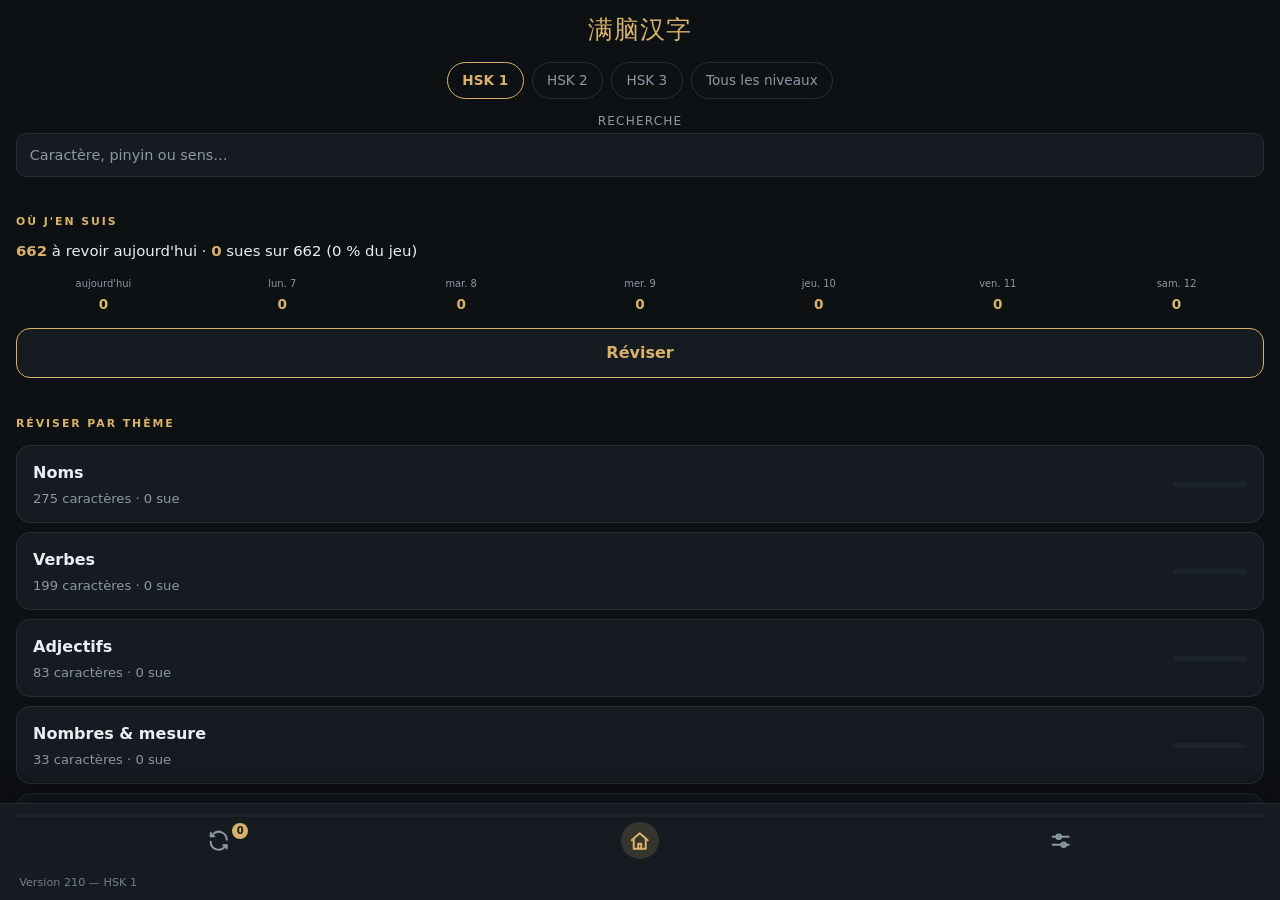
==== commit 5b29c1a4: "V1.210 — 662 fiches classées en 7 classes grammaticales (HSK 2/3 par Ziya) ; thèmes globaux sur l'ac" ====
--- a/cartes-mobile.html
+++ b/cartes-mobile.html
@@ -1123,6 +1123,114 @@
   cursor: pointer;
 }
 
+/* Le tampon de favori remplace l'étoile : pas de pastille, l'image seule. Ces
+   règles viennent après celles de l'étoile et les remplacent. */
+.fav {
+  width: 2.7rem;
+  height: 2.7rem;
+  padding: 0;
+  border: 0;
+  background: none;
+}
+.fav img {
+  width: 100%;
+  height: 100%;
+  object-fit: contain;
+  transition: opacity .2s, filter .2s;
+}
+.fav[aria-pressed="false"] img { opacity: .22; filter: grayscale(1); }
+.fav[aria-pressed="false"]:hover img { opacity: .45; }
+.fav[aria-pressed="true"] img { opacity: 1; }
+
+/* La prévision tient en deux lignes : sept colonnes, le jour au-dessus du
+   compte. Ces règles remplacent celles de la version à barres. */
+.prevision {
+  display: grid;
+  grid-template-columns: repeat(7, 1fr);
+  gap: .25rem;
+  margin: .35rem 0 .1rem;
+}
+.prevision .jour {
+  display: flex;
+  flex-direction: column;
+  align-items: center;
+  gap: .1rem;
+  font-size: .72rem;
+}
+.prevision .j-nom {
+  width: auto;
+  font-size: .62rem;
+  white-space: nowrap;
+}
+.prevision .j-n {
+  width: auto;
+  text-align: center;
+  font-size: .85rem;
+  font-weight: 600;
+  color: var(--accent);
+}
+
+/* Le bouton « Réviser » de l'accueil, au-dessus des thèmes. */
+.bouton-reviser {
+  flex: 0 0 auto;
+  margin: .2rem 0 .1rem;
+  padding: .7rem 1rem;
+  border: 1px solid var(--accent);
+  border-radius: 14px;
+  background: var(--panel);
+  color: var(--accent);
+  font: inherit;
+  font-weight: 600;
+  cursor: pointer;
+}
+.bouton-reviser:hover { background: var(--panel-2); }
+
+/* La page #liste : un retour, un titre, trois filtres, une grille. */
+.liste-retour {
+  align-self: flex-start;
+  padding: .35rem .7rem;
+  border: 1px solid var(--line);
+  border-radius: 999px;
+  background: none;
+  color: var(--dim);
+  font: inherit;
+  font-size: .82rem;
+  cursor: pointer;
+}
+.liste-titre { margin: .1rem 0 .2rem; font-size: 1.15rem; }
+.filtres { display: flex; gap: .4rem; flex-wrap: wrap; }
+.filtres button {
+  padding: .35rem .8rem;
+  border: 1px solid var(--line);
+  border-radius: 999px;
+  background: none;
+  color: var(--dim);
+  font: inherit;
+  font-size: .82rem;
+  cursor: pointer;
+}
+.filtres button.actif { color: var(--accent); border-color: var(--accent); font-weight: 600; }
+.mini-grille {
+  display: grid;
+  grid-template-columns: repeat(auto-fill, minmax(76px, 1fr));
+  gap: .4rem;
+  margin-top: .4rem;
+}
+.mini-carte {
+  aspect-ratio: 3 / 4;
+  display: flex;
+  align-items: center;
+  justify-content: center;
+  border: 1px solid var(--line);
+  border-radius: 12px;
+  background: var(--panel);
+  color: var(--txt);
+  font: inherit;
+  cursor: pointer;
+}
+.mini-carte:hover { border-color: var(--accent); }
+.mc-glyphe { font-family: var(--cjk); font-size: 1.6rem; line-height: 1; }
+
 </style>
 
 <!-- Applique le thème choisi AVANT le premier affichage : sans ça, on verrait
@@ -1208,6 +1316,8 @@
 
   <!-- « Réviser par thème » : les thèmes de vocabulaire des trois niveaux, avec
        leur compte et un lien qui charge le paquet correspondant. -->
+  <button class="bouton-reviser" id="accueil-reviser" type="button">Réviser</button>
+
   <section class="bloc">
     <h2 class="bloc-titre">Réviser par thème</h2>
     <nav class="themes" id="accueil-themes" aria-label="Thèmes de vocabulaire"></nav>
@@ -1221,7 +1331,20 @@
   <div id="revoir-liste" class="feuille-resultats"></div>
 </div>
 
-  <footer class="bas">
+  <!-- La page « Réviser » : une grille de mini-cartes, filtrée par les trois
+     boutons du haut. Le titre suit le filtre. -->
+<div class="page" id="liste" hidden>
+  <button class="liste-retour" id="liste-retour" type="button">← Accueil</button>
+  <h2 class="liste-titre" id="liste-titre">Révision</h2>
+  <div class="filtres" id="liste-filtres">
+    <button type="button" data-filtre="revoir" class="actif">À revoir</button>
+    <button type="button" data-filtre="favoris">Favoris</button>
+    <button type="button" data-filtre="sais">Je sais</button>
+  </div>
+  <div class="mini-grille" id="liste-grille"></div>
+</div>
+
+<footer class="bas">
     <div class="bar" role="progressbar" aria-label="Progression" aria-valuemin="0" aria-valuemax="100"><span id="bar-fill"></span></div>
 
     <nav class="onglets" aria-label="Sections">
@@ -1246,11 +1369,10 @@
     <!-- Ce que chaque onglet ouvre -->
     <div class="feuille" data-feuille="reviser" hidden>
       <p class="feuille-titre">Cette carte</p>
-      <p class="feuille-info" id="deck-name"></p>
-      <p class="feuille-info" id="position"></p>
       <p class="feuille-info" id="aujourdhui"></p>
       <p class="feuille-jour"><span>À revoir</span><b id="statut-revoir">0</b></p>
       <p class="feuille-jour"><span>Je sais</span><b id="statut-sais">0</b></p>
+      <p class="feuille-jour"><span>Favoris</span><b id="statut-favoris">0</b></p>
     </div>
 
 
@@ -11987,7 +12109,13 @@
     pageRevoir: document.getElementById('revoir'),
     aujourdhui: document.getElementById('aujourdhui'),
     statutRevoir: document.getElementById('statut-revoir'),
-    statutSais: document.getElementById('statut-sais')
+    statutSais: document.getElementById('statut-sais'),
+    statutFavoris: document.getElementById('statut-favoris'),
+    pageListe: document.getElementById('liste'),
+    listeTitre: document.getElementById('liste-titre'),
+    listeGrille: document.getElementById('liste-grille'),
+    listeFiltres: document.getElementById('liste-filtres'),
+    boutonReviser: document.getElementById('accueil-reviser')
   };
 
   /* ------------------------------------------------------------------ */
@@ -12343,7 +12471,7 @@
     el.front.textContent = c.char;
     writer = null;          // le dessin précédent disparaît avec le contenu réécrit
     carteDessinee = '';
-    el.back.innerHTML = backHTML(c);
+    el.back.innerHTML = boutonFavori(c) + backHTML(c);
     el.back.scrollTop = 0;
 
     // On repart toujours du recto quand on change de carte.
@@ -12384,6 +12512,17 @@
     var trois = statuts();
     if (el.statutRevoir) { el.statutRevoir.textContent = trois.aRevoir; }
     if (el.statutSais) { el.statutSais.textContent = trois.sais; }
+
+    /* Les favoris : marqués par l'étoile du verso, gardés dans la progression
+       (donc exportés et importés avec elle). */
+    if (el.statutFavoris) {
+      var favs = 0;
+      state.cards.forEach(function (c) {
+        var p = state.progress && state.progress[c.char];
+        if (p && p.fav) { favs++; }
+      });
+      el.statutFavoris.textContent = favs;
+    }
   }
 
   /* ------------------------------------------------------------------ */
@@ -12400,7 +12539,18 @@
     updateStats();
   }
 
+  /* Dernière carte et on avance : on revient d'où l'on vient, plutôt que de
+     reboucler sur la première. */
+  function finDePaquet() {
+    if (origineCarte === 'liste') { ouvrirListe(listeFiltre); }
+    else { ouvrirFeuille('accueil'); }
+  }
+
   function go(delta) {
+    if (delta > 0 && state.view.length && state.i === state.view.length - 1) {
+      finDePaquet();
+      return;
+    }
     if (!state.view.length) { return; }
     // Navigation circulaire : après la dernière, on revient à la première.
     state.i = (state.i + delta + state.view.length) % state.view.length;
@@ -12606,6 +12756,7 @@
   function fermerFeuilles() {
     if (el.pageAccueil) { el.pageAccueil.hidden = true; }
     if (el.pageRevoir) { el.pageRevoir.hidden = true; }
+    if (el.pageListe) { el.pageListe.hidden = true; }
     if (document.body && document.body.classList) { document.body.classList.remove('page-ouverte'); }
     for (var i = 0; i < feuilles.length; i++) { feuilles[i].hidden = true; }
     for (var j = 0; j < onglets.length; j++) {
@@ -13372,12 +13523,16 @@
       var zonePrev = document.getElementById('accueil-prevision');
       if (zonePrev) {
         var jours = previsionAccueil(prog, lot);
+        /* La première colonne dit les cartes VUES aujourd'hui — le même
+           compteur que la feuille Réviser — et non celles qui sont dues. */
+        jours[0].n = nbVues();
         var max = 1;
         jours.forEach(function (j) { if (j.n > max) { max = j.n; } });
+        /* Sept colonnes, deux lignes : le jour au-dessus, le compte en dessous.
+           Plus de barre : c'est elle qui prenait toute la hauteur. */
         zonePrev.innerHTML = jours.map(function (j) {
           return '<div class="jour">' +
             '<span class="j-nom">' + esc(j.nom) + '</span>' +
-            '<span class="t-bar"><span style="width:' + Math.round(j.n / max * 100) + '%"></span></span>' +
             '<span class="j-n">' + j.n + '</span>' +
           '</div>';
         }).join('');
@@ -13503,6 +13658,147 @@
     }
   }
 
+  /* ---------------- Favoris ---------------- */
+
+  /* L'étoile, en haut à gauche du verso. Elle fait partie du HTML du verso :
+     rien à recâbler à chaque rendu. Son état vit dans state.progress, donc il
+     voyage avec l'export / import. */
+  function boutonFavori(c) {
+    var p = state.progress && state.progress[c.char];
+    var actif = !!(p && p.fav);
+    return '<button class="fav" type="button" data-char="' + esc(c.char) + '"' +
+      ' aria-pressed="' + (actif ? 'true' : 'false') + '"' +
+      ' title="' + (actif ? 'Retirer des favoris' : 'Ajouter aux favoris') + '"' +
+      ' aria-label="Favori"><img src="assets/tampon.png" alt=""></button>';
+  }
+
+  /* Un appui sur l'étoile ne retourne pas la carte : on l'intercepte ici, une
+     seule fois, au chargement — pas dans une fonction de rendu. */
+  if (el.back) {
+    el.back.addEventListener('click', function (e) {
+      var cible = e.target;
+      while (cible && cible !== el.back && !(cible.className && String(cible.className).indexOf('fav') !== -1)) {
+        cible = cible.parentNode;
+      }
+      if (!cible || cible === el.back) { return; }
+      e.stopPropagation();
+      var cle = cible.getAttribute('data-char');
+      var p = state.progress[cle] || (state.progress[cle] = {});
+      p.fav = !p.fav;
+      cible.setAttribute('aria-pressed', p.fav ? 'true' : 'false');
+      cible.setAttribute('title', p.fav ? 'Retirer des favoris' : 'Ajouter aux favoris');
+      save();
+      updateStats();
+    });
+  }
+
+  /* ---------------- La page « Réviser » : une grille filtrée ---------------- */
+
+  /* Trois filtres, une grille. Le titre suit le filtre ; un appui sur une fiche
+     l'ouvre et referme la page. */
+  var LISTE_TITRES = { revoir: 'À revoir', favoris: 'Favoris', sais: 'Je sais' };
+  var listeFiltre = 'revoir';
+
+  /* D'où l'on vient quand on ouvre une carte depuis une liste : « liste » ou
+     « accueil ». Sert à revenir à la bonne page en fin de paquet. */
+  var origineCarte = 'accueil';
+
+  function ficheDeListe(c) {
+    var p = state.progress && state.progress[c.char];
+    if (listeFiltre === 'favoris') { return !!(p && p.fav); }
+    var vue = (p && p.seen) || 0;
+    var juste = (p && p.n) || 0;
+    if (listeFiltre === 'sais') { return vue > 0 && juste > 0; }
+    return vue > 0 && !juste;              // « à revoir »
+  }
+
+  function peindreListe() {
+    if (!el.listeGrille) { return; }
+    /* Le titre reste « Révision » : c'est le filtre actif qui dit ce qu'on voit. */
+    if (el.listeTitre) { el.listeTitre.textContent = 'Révision'; }
+    var lot = state.cards.filter(ficheDeListe);
+    if (!lot.length) {
+      el.listeGrille.innerHTML = '<p class="feuille-info">Aucune fiche ici pour l\'instant.</p>';
+    } else {
+      el.listeGrille.innerHTML = lot.map(function (c) {
+        return '<button class="mini-carte" type="button" data-char="' + esc(c.char) + '"' +
+          ' aria-label="' + esc(c.char + ' ' + (c.pinyin || '')) + '">' +
+          '<span class="mc-glyphe">' + esc(c.char) + '</span>' +
+        '</button>';
+      }).join('');
+    }
+    if (el.listeFiltres) {
+      var boutons = el.listeFiltres.querySelectorAll('[data-filtre]');
+      for (var i = 0; i < boutons.length; i++) {
+        boutons[i].classList.toggle('actif', boutons[i].getAttribute('data-filtre') === listeFiltre);
+      }
+    }
+  }
+
+  function ouvrirListe(filtre) {
+    if (!el.pageListe) { return; }
+    listeFiltre = filtre || 'revoir';
+    peindreListe();
+    if (el.pageAccueil) { el.pageAccueil.hidden = true; }
+    el.pageListe.hidden = false;
+    if (document.body && document.body.classList) {
+      document.body.classList.add('page-ouverte');
+    }
+  }
+
+  function fermerListe() {
+    if (!el.pageListe) { return; }
+    el.pageListe.hidden = true;
+    if (el.pageAccueil) { el.pageAccueil.hidden = false; }
+    document.body.classList.add('page-ouverte');
+  }
+
+  /* Le câblage : le bouton d'accueil, le retour, les trois filtres, et le clic
+     sur une mini-carte. Posé une seule fois, au chargement. */
+  /* Le document referme tout sur un clic « ailleurs ». Sans ce garde, un clic
+     sur le retour ou sur un filtre remontait jusqu'à lui, qui fermait la page :
+     les boutons semblaient ne pas répondre. */
+  if (el.pageListe) {
+    el.pageListe.addEventListener('click', function (e) { e.stopPropagation(); });
+  }
+  if (el.boutonReviser) {
+    el.boutonReviser.addEventListener('click', function () { ouvrirListe('revoir'); });
+  }
+  var listeRetour = document.getElementById('liste-retour');
+  if (listeRetour) {
+    listeRetour.addEventListener('click', fermerListe);
+  }
+  if (el.listeFiltres) {
+    el.listeFiltres.addEventListener('click', function (e) {
+      /* On remonte jusqu'au bouton qui porte data-filtre ; les boutons sans
+         classe (« Favoris », « Je sais ») étaient ignorés. */
+      var b = e.target;
+      while (b && b !== el.listeFiltres && !(b.getAttribute && b.getAttribute('data-filtre'))) {
+        b = b.parentNode;
+      }
+      if (!b || b === el.listeFiltres) { return; }
+      listeFiltre = b.getAttribute('data-filtre');
+      peindreListe();
+    });
+  }
+  if (el.listeGrille) {
+    el.listeGrille.addEventListener('click', function (e) {
+      var b = e.target;
+      while (b && b !== el.listeGrille && !(b.className && String(b.className).indexOf('mini-carte') !== -1)) {
+        b = b.parentNode;
+      }
+      if (!b || b === el.listeGrille) { return; }
+      var cle = b.getAttribute('data-char');
+      for (var i = 0; i < state.view.length; i++) {
+        if (state.view[i].char === cle) { state.i = i; break; }
+      }
+      origineCarte = 'liste';
+      el.pageListe.hidden = true;
+      document.body.classList.remove('page-ouverte');
+      render();
+    });
+  }
+
   function start(data) {
     state.cards = data.cards || [];
     var p = parametres();
@@ -13597,7 +13893,7 @@
      fichiers à la fois. */
   /* Doit suivre la version du service worker (CACHE ci-dessous) : c'est ce qui
      permet de savoir quelle version le navigateur sert vraiment. */
-  var VERSION = '195';
+  var VERSION = '210';
 
   var NIVEAUX = [
     { cle: 'hsk1', nom: 'HSK 1', fichiers: ['data/cards-hsk1.json'] },
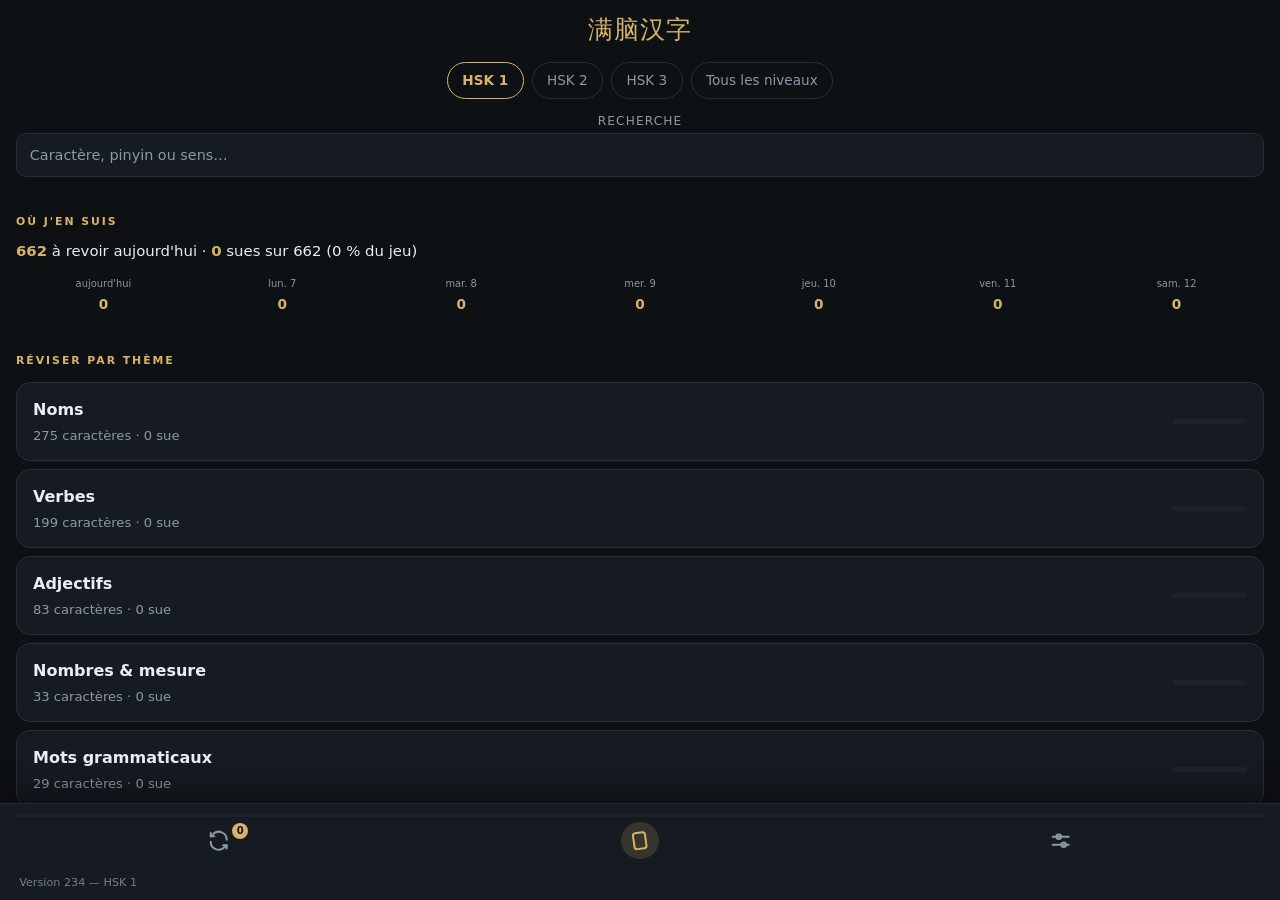
==== commit fa868c91: "V1.234 — paquets globaux À revoir / Favoris (fin de paquet → retour au paquet) ; onglet Réviser ouvr" ====
--- a/cartes-mobile.html
+++ b/cartes-mobile.html
@@ -1170,33 +1170,8 @@
   color: var(--accent);
 }
 
-/* Le bouton « Réviser » de l'accueil, au-dessus des thèmes. */
-.bouton-reviser {
-  flex: 0 0 auto;
-  margin: .2rem 0 .1rem;
-  padding: .7rem 1rem;
-  border: 1px solid var(--accent);
-  border-radius: 14px;
-  background: var(--panel);
-  color: var(--accent);
-  font: inherit;
-  font-weight: 600;
-  cursor: pointer;
-}
-.bouton-reviser:hover { background: var(--panel-2); }
 
 /* La page #liste : un retour, un titre, trois filtres, une grille. */
-.liste-retour {
-  align-self: flex-start;
-  padding: .35rem .7rem;
-  border: 1px solid var(--line);
-  border-radius: 999px;
-  background: none;
-  color: var(--dim);
-  font: inherit;
-  font-size: .82rem;
-  cursor: pointer;
-}
 .liste-titre { margin: .1rem 0 .2rem; font-size: 1.15rem; }
 .filtres { display: flex; gap: .4rem; flex-wrap: wrap; }
 .filtres button {
@@ -1231,6 +1206,52 @@
 .mini-carte:hover { border-color: var(--accent); }
 .mc-glyphe { font-family: var(--cjk); font-size: 1.6rem; line-height: 1; }
 
+/* Le fond derrière la carte : au lieu du noir nu, un halo très pâle qui suit
+   la palette (or sur sombre, encre sur clair). Discret : 6 % d'opacité. */
+.stage {
+  border-radius: 22px;
+  background: radial-gradient(115% 85% at 50% 32%,
+              rgba(216, 178, 106, .07) 0%,
+              rgba(216, 178, 106, .03) 45%,
+              transparent 72%);
+}
+[data-theme="clair"] .stage {
+  background: radial-gradient(115% 85% at 50% 32%,
+              rgba(138, 100, 21, .06) 0%,
+              rgba(138, 100, 21, .025) 45%,
+              transparent 72%);
+}
+
+/* Le fond derrière la carte : le motif de vagues, mais très estompé — un voile
+   du fond de l'appli ne laisse passer qu'environ 14 % du dessin. */
+.stage {
+  position: relative;
+  border-radius: 22px;
+  /* chemin relatif à CE fichier : fond.jpg, pas assets/fond.jpg */
+  background: url("fond.jpg") center / 340px auto repeat;
+}
+.stage::before {
+  content: "";
+  position: absolute;
+  inset: 0;
+  border-radius: inherit;
+  /* Un dégradé vertical, plus clair au centre : le motif respire au milieu
+     de la carte et s'efface vers les bords. */
+  background: linear-gradient(180deg, #0d1216 0%, #141d24 50%, #0d1216 100%);
+  opacity: .78;
+  pointer-events: none;
+}
+[data-theme="clair"] .stage::before {
+  background: linear-gradient(180deg, #f6f1e7 0%, #efe7d7 50%, #f6f1e7 100%);
+  opacity: .82;
+}
+
+/* L'onglet Accueil change d'icône quand il est allumé : la maison dit « aller à
+   l'accueil », les cartes disent « voilà ce qu'on regarde ». */
+.onglet [data-ico="cartes"] { display: none; }
+.onglet.actif [data-ico="maison"] { display: none; }
+.onglet.actif [data-ico="cartes"] { display: block; }
+
 </style>
 
 <!-- Applique le thème choisi AVANT le premier affichage : sans ça, on verrait
@@ -1316,8 +1337,6 @@
 
   <!-- « Réviser par thème » : les thèmes de vocabulaire des trois niveaux, avec
        leur compte et un lien qui charge le paquet correspondant. -->
-  <button class="bouton-reviser" id="accueil-reviser" type="button">Réviser</button>
-
   <section class="bloc">
     <h2 class="bloc-titre">Réviser par thème</h2>
     <nav class="themes" id="accueil-themes" aria-label="Thèmes de vocabulaire"></nav>
@@ -1334,14 +1353,40 @@
   <!-- La page « Réviser » : une grille de mini-cartes, filtrée par les trois
      boutons du haut. Le titre suit le filtre. -->
 <div class="page" id="liste" hidden>
-  <button class="liste-retour" id="liste-retour" type="button">← Accueil</button>
   <h2 class="liste-titre" id="liste-titre">Révision</h2>
   <div class="filtres" id="liste-filtres">
     <button type="button" data-filtre="revoir" class="actif">À revoir</button>
     <button type="button" data-filtre="favoris">Favoris</button>
-    <button type="button" data-filtre="sais">Je sais</button>
   </div>
   <div class="mini-grille" id="liste-grille"></div>
+</div>
+
+<!-- La page Réglages : apparence, recherche, progression. Mêmes identifiants
+     que l'ancienne feuille, donc le même câblage. -->
+<div class="page" id="reglages" hidden>
+
+      <p class="feuille-titre">Apparence</p>
+      <button id="theme-toggle" class="switch" type="button" role="switch" aria-checked="false">
+        <span class="sw-yin" aria-hidden="true">阴</span>
+        <span class="sw-track" aria-hidden="true"><span class="sw-knob"></span></span>
+        <span class="sw-yang" aria-hidden="true">阳</span>
+        <span class="sw-label" id="theme-label">Mode sombre</span>
+      </button>
+
+      <p class="feuille-titre">Recherche</p>
+      <button id="recherche-contenu" class="switch" type="button" role="switch" aria-checked="false">
+        <span class="sw-yin" aria-hidden="true">字</span>
+        <span class="sw-track" aria-hidden="true"><span class="sw-knob"></span></span>
+        <span class="sw-yang" aria-hidden="true">卡</span>
+        <span class="sw-label" id="recherche-label">Recherche : pinyin</span>
+      </button>
+
+      <p class="feuille-titre">Progression</p>
+      <button id="export" class="feuille-entree" type="button">Sauvegarder</button>
+      <button id="import" class="feuille-entree" type="button">Restaurer</button>
+      <input type="file" id="import-file" accept="application/json,.json" hidden>
+      <button id="reset" class="feuille-entree" type="button">Réinitialiser</button>
+      <p class="feuille-info" id="sauvegarde"></p>
 </div>
 
 <footer class="bas">
@@ -1356,7 +1401,10 @@
         <span class="onglet-badge" id="badge" hidden></span>
       </button>
       <button class="onglet" type="button" data-onglet="accueil" aria-expanded="false" aria-label="Accueil" title="Accueil">
-        <svg viewBox="0 0 24 24" fill="none" stroke="currentColor" stroke-width="1.8" stroke-linecap="round" stroke-linejoin="round" aria-hidden="true"><path d="M4 11.5 12 4.5l8 7"/><path d="M6 10.5V20h12v-9.5"/><path d="M10.5 20v-5h3v5"/></svg>
+        <svg data-ico="maison" viewBox="0 0 24 24" fill="none" stroke="currentColor" stroke-width="1.8" stroke-linecap="round" stroke-linejoin="round" aria-hidden="true"><path d="M4 11.5 12 4.5l8 7"/><path d="M6 10.5V20h12v-9.5"/><path d="M10.5 20v-5h3v5"/></svg>
+        <svg viewBox="0 0 24 24" fill="none" stroke="currentColor" stroke-width="1.8" stroke-linecap="round" stroke-linejoin="round" aria-hidden="true" data-ico="cartes">
+          <rect x="6" y="4" width="12" height="16" rx="2.5" transform="rotate(-8 12 12)"></rect>
+        </svg>
       </button>
       <button class="onglet" type="button" data-onglet="reglages" aria-expanded="false" aria-label="Réglages" title="Réglages">
         <svg viewBox="0 0 24 24" fill="none" stroke="currentColor" stroke-width="1.8" stroke-linecap="round" stroke-linejoin="round" aria-hidden="true">
@@ -1377,30 +1425,6 @@
 
 
 
-    <div class="feuille" data-feuille="reglages" hidden>
-      <p class="feuille-titre">Apparence</p>
-      <button id="theme-toggle" class="switch" type="button" role="switch" aria-checked="false">
-        <span class="sw-yin" aria-hidden="true">阴</span>
-        <span class="sw-track" aria-hidden="true"><span class="sw-knob"></span></span>
-        <span class="sw-yang" aria-hidden="true">阳</span>
-        <span class="sw-label" id="theme-label">Mode sombre</span>
-      </button>
-
-      <p class="feuille-titre">Recherche</p>
-      <button id="recherche-contenu" class="switch" type="button" role="switch" aria-checked="false">
-        <span class="sw-yin" aria-hidden="true">字</span>
-        <span class="sw-track" aria-hidden="true"><span class="sw-knob"></span></span>
-        <span class="sw-yang" aria-hidden="true">卡</span>
-        <span class="sw-label" id="recherche-label">Recherche : pinyin</span>
-      </button>
-
-      <p class="feuille-titre">Progression</p>
-      <button id="export" class="feuille-entree" type="button">Sauvegarder</button>
-      <button id="import" class="feuille-entree" type="button">Restaurer</button>
-      <input type="file" id="import-file" accept="application/json,.json" hidden>
-      <button id="reset" class="feuille-entree" type="button">Réinitialiser</button>
-      <p class="feuille-info" id="sauvegarde"></p>
-    </div>
     <p class="version">Version <span id="version">?</span> — <span id="version-niveaux">HSK 1</span></p>
   </footer>
 
@@ -12107,6 +12131,7 @@
     resultatsAccueil: document.getElementById('accueil-resultats'),
     pageAccueil: document.getElementById('accueil'),
     pageRevoir: document.getElementById('revoir'),
+    pageReglages: document.getElementById('reglages'),
     aujourdhui: document.getElementById('aujourdhui'),
     statutRevoir: document.getElementById('statut-revoir'),
     statutSais: document.getElementById('statut-sais'),
@@ -12756,6 +12781,7 @@
   function fermerFeuilles() {
     if (el.pageAccueil) { el.pageAccueil.hidden = true; }
     if (el.pageRevoir) { el.pageRevoir.hidden = true; }
+    if (el.pageReglages) { el.pageReglages.hidden = true; }
     if (el.pageListe) { el.pageListe.hidden = true; }
     if (document.body && document.body.classList) { document.body.classList.remove('page-ouverte'); }
     for (var i = 0; i < feuilles.length; i++) { feuilles[i].hidden = true; }
@@ -12774,22 +12800,47 @@
   /* Ouvre une feuille du pied de page — ou une page du corps (Accueil,
      Cartes à revoir), qui a son propre traitement : un second appui referme. */
   function ouvrirFeuille(cle) {
+    /* L'onglet Réviser de la barre ouvre la PAGE de révision (trois filtres +
+       grille), et non la feuille d'informations. */
+    if (cle === 'reviser') {
+      /* Déjà allumée : on la referme et on revient à la carte. */
+      if (el.pageListe && !el.pageListe.hidden) {
+        el.pageListe.hidden = true;
+        var barre = document.querySelectorAll('[data-onglet]');
+        for (var b = 0; b < barre.length; b++) { barre[b].classList.remove('actif'); }
+        if (document.body && document.body.classList) {
+          document.body.classList.remove('page-ouverte');
+        }
+      } else {
+        ouvrirListe('revoir');
+      }
+      return;
+    }
     /* Accueil et « Cartes à revoir » ne sont pas des feuilles : ce sont des
        pages posées dans le corps. On les traite ensemble : on referme les
        feuilles, on prépare le contenu, puis on bascule la page. */
-    if (cle === 'accueil' || cle === 'revoir') {
-      var page = (cle === 'accueil') ? el.pageAccueil : el.pageRevoir;
+    if (cle === 'accueil' || cle === 'revoir' || cle === 'reglages') {
+      var page = (cle === 'accueil') ? el.pageAccueil
+               : (cle === 'revoir') ? el.pageRevoir
+               : el.pageReglages;
       if (!page) { return; }
       var etaitOuverte = !page.hidden;
       fermerFeuilles();
       if (cle === 'revoir') { remplirRevoir(); }
-      if (cle === 'accueil') { chargerAccueil(); }
+      /* « Où j'en suis » doit refléter les cartes jugées à l'instant : on
+         recharge (force = vrai) et on repeint, à chaque ouverture. */
+      if (cle === 'accueil') {
+        chargerAccueil(true);
+        peindreAccueil();
+      }
       page.hidden = etaitOuverte;
       if (document.body && document.body.classList) {
         document.body.classList.toggle('page-ouverte', !page.hidden);
       }
       /* La page « à revoir » s'atteint depuis Parcourir : c'est lui qu'on allume. */
-      var ongletCle = (cle === 'accueil') ? 'accueil' : 'parcourir';
+      var ongletCle = (cle === 'accueil') ? 'accueil'
+                    : (cle === 'reglages') ? 'reglages'
+                    : 'parcourir';
       for (var a = 0; a < onglets.length; a++) {
         var actif = (!page.hidden) && (onglets[a].getAttribute('data-onglet') === ongletCle);
         onglets[a].setAttribute('aria-expanded', actif ? 'true' : 'false');
@@ -13622,6 +13673,18 @@
           state.i = 0;
           render();
           updateStats();
+          /* Le thème est chargé : on referme les pages, sinon la carte change
+             DERRIÈRE l'accueil et l'on croit que le bouton n'a rien fait. */
+          if (el.pageAccueil) { el.pageAccueil.hidden = true; }
+          if (el.pageListe) { el.pageListe.hidden = true; }
+          if (el.pageReglages) { el.pageReglages.hidden = true; }
+          if (document.body && document.body.classList) {
+            document.body.classList.remove('page-ouverte');
+          }
+          var barreThemes = document.querySelectorAll('[data-onglet]');
+          for (var bt = 0; bt < barreThemes.length; bt++) {
+            barreThemes[bt].classList.remove('actif');
+          }
         }
         garderAccueilOuvert();
         chargerAccueil(true);
@@ -13703,17 +13766,26 @@
      « accueil ». Sert à revenir à la bonne page en fin de paquet. */
   var origineCarte = 'accueil';
 
+  /* Deux paquets : les cartes JUGÉES qui ne sont pas sues (« à revoir ») et
+     les cartes MARQUÉES (« favoris »). Une carte peut être dans les deux. */
   function ficheDeListe(c) {
     var p = state.progress && state.progress[c.char];
     if (listeFiltre === 'favoris') { return !!(p && p.fav); }
     var vue = (p && p.seen) || 0;
     var juste = (p && p.n) || 0;
-    if (listeFiltre === 'sais') { return vue > 0 && juste > 0; }
-    return vue > 0 && !juste;              // « à revoir »
+    return vue > 0 && !juste;
   }
 
   function peindreListe() {
     if (!el.listeGrille) { return; }
+    /* La pastille allumée dit quel paquet on regarde. */
+    if (el.listeFiltres) {
+      var pastilles = el.listeFiltres.querySelectorAll('[data-filtre]');
+      for (var i = 0; i < pastilles.length; i++) {
+        pastilles[i].classList.toggle('actif', pastilles[i].getAttribute('data-filtre') === listeFiltre);
+      }
+    }
+
     /* Le titre reste « Révision » : c'est le filtre actif qui dit ce qu'on voit. */
     if (el.listeTitre) { el.listeTitre.textContent = 'Révision'; }
     var lot = state.cards.filter(ficheDeListe);
@@ -13727,20 +13799,39 @@
         '</button>';
       }).join('');
     }
-    if (el.listeFiltres) {
-      var boutons = el.listeFiltres.querySelectorAll('[data-filtre]');
-      for (var i = 0; i < boutons.length; i++) {
-        boutons[i].classList.toggle('actif', boutons[i].getAttribute('data-filtre') === listeFiltre);
-      }
-    }
+  }
+
+  /* Les paquets (« À revoir », « Favoris ») sont GLOBAUX : ils portent sur les
+     trois niveaux. On charge donc le jeu complet une fois, en tâche de fond. */
+  var toutCharge = false;
+  function chargerToutPourPaquets() {
+    if (toutCharge || !NIVEAUX.tout) { return; }
+    toutCharge = true;
+    chargerCollection(NIVEAUX.tout).then(function (data) {
+      state.cards = data.cards;
+      state.view = data.cards.slice();
+      state.titre = NIVEAUX.tout.nom;
+      peindreListe();
+    }).catch(function () { toutCharge = false; });
   }
 
   function ouvrirListe(filtre) {
     if (!el.pageListe) { return; }
     listeFiltre = filtre || 'revoir';
     peindreListe();
+    /* On ferme les AUTRES pages : sans ça, #reglages (plus bas dans le DOM)
+       recouvre #liste et l'onglet Réviser semble ne rien faire. */
     if (el.pageAccueil) { el.pageAccueil.hidden = true; }
+    if (el.pageReglages) { el.pageReglages.hidden = true; }
+    if (el.pageRevoir) { el.pageRevoir.hidden = true; }
     el.pageListe.hidden = false;
+    chargerToutPourPaquets();
+
+    /* Le seul onglet allumé est celui de Révision. */
+    var onglets = document.querySelectorAll('[data-onglet]');
+    for (var n = 0; n < onglets.length; n++) {
+      onglets[n].classList.toggle('actif', onglets[n].getAttribute('data-onglet') === 'reviser');
+    }
     if (document.body && document.body.classList) {
       document.body.classList.add('page-ouverte');
     }
@@ -13761,17 +13852,8 @@
   if (el.pageListe) {
     el.pageListe.addEventListener('click', function (e) { e.stopPropagation(); });
   }
-  if (el.boutonReviser) {
-    el.boutonReviser.addEventListener('click', function () { ouvrirListe('revoir'); });
-  }
-  var listeRetour = document.getElementById('liste-retour');
-  if (listeRetour) {
-    listeRetour.addEventListener('click', fermerListe);
-  }
   if (el.listeFiltres) {
     el.listeFiltres.addEventListener('click', function (e) {
-      /* On remonte jusqu'au bouton qui porte data-filtre ; les boutons sans
-         classe (« Favoris », « Je sais ») étaient ignorés. */
       var b = e.target;
       while (b && b !== el.listeFiltres && !(b.getAttribute && b.getAttribute('data-filtre'))) {
         b = b.parentNode;
@@ -13781,6 +13863,7 @@
       peindreListe();
     });
   }
+
   if (el.listeGrille) {
     el.listeGrille.addEventListener('click', function (e) {
       var b = e.target;
@@ -13893,7 +13976,7 @@
      fichiers à la fois. */
   /* Doit suivre la version du service worker (CACHE ci-dessous) : c'est ce qui
      permet de savoir quelle version le navigateur sert vraiment. */
-  var VERSION = '210';
+  var VERSION = '234';
 
   var NIVEAUX = [
     { cle: 'hsk1', nom: 'HSK 1', fichiers: ['data/cards-hsk1.json'] },
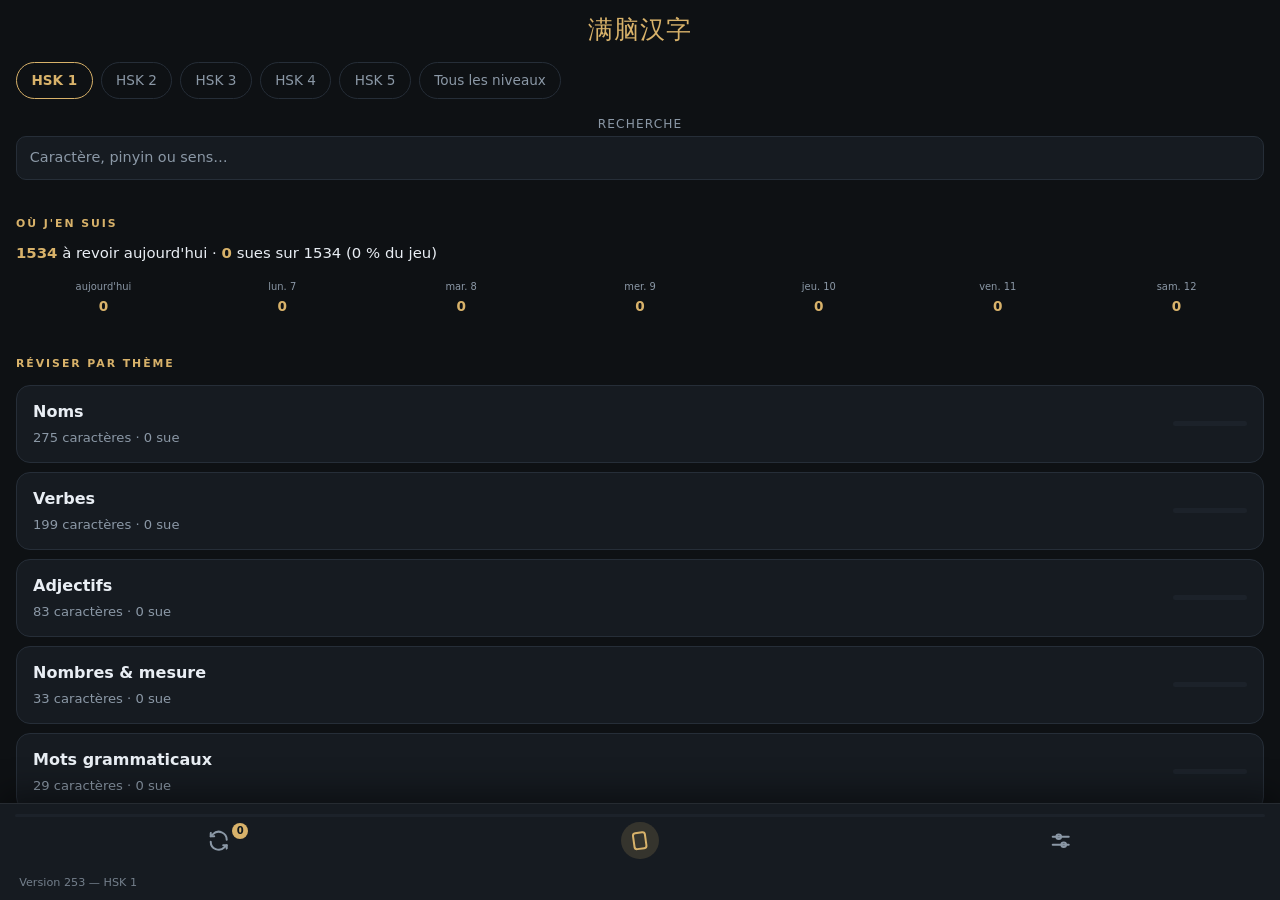
==== commit b1ce6f72: "V1.253 — HSK 4 et 5 complets (sens et mots en français, phrases vérifiées), module Expressions, 214 " ====
--- a/cartes-mobile.html
+++ b/cartes-mobile.html
@@ -1086,10 +1086,26 @@
 /* La nav des niveaux sur l'accueil : centrée sous le nom, et repliable pour
    que les quatre pastilles ne débordent jamais sur un écran étroit. */
 .accueil-niveaux {
-  flex-wrap: wrap;
-  justify-content: center;
-  margin: 0 0 .35rem;
+  /* Une seule rangée : on glisse horizontalement au lieu de passer à la ligne,
+     et l'ascenseur reste invisible (il n'a rien à faire sur un téléphone). */
+  flex-wrap: nowrap;
+  justify-content: flex-start;
+  overflow-x: auto;
+  overflow-y: hidden;
+  scrollbar-width: none;          /* Firefox */
+  -ms-overflow-style: none;       /* anciens Edge */
+  -webkit-overflow-scrolling: touch;
+  padding: 0 1rem .15rem;         /* la première et la dernière respirent */
+  margin: 0 -1rem .35rem;         /* … sans décaler la colonne */
+  scroll-padding-inline: 1rem;
   flex: 0 0 auto;
+}
+.accueil-niveaux::-webkit-scrollbar { display: none; }   /* Chrome, Safari */
+.accueil-niveaux > button { flex: 0 0 auto; }            /* chaque pastille garde sa largeur */
+/* Un dégradé sur le bord droit : il dit qu'il y a une suite à faire glisser. */
+.accueil-niveaux {
+  -webkit-mask-image: linear-gradient(to right, #000 calc(100% - 2rem), transparent);
+          mask-image: linear-gradient(to right, #000 calc(100% - 2rem), transparent);
 }
 
 /* Les pastilles de niveau de l'accueil sont des boutons (aucun lien, donc
@@ -1208,42 +1224,30 @@
 
 /* Le fond derrière la carte : au lieu du noir nu, un halo très pâle qui suit
    la palette (or sur sombre, encre sur clair). Discret : 6 % d'opacité. */
-.stage {
-  border-radius: 22px;
-  background: radial-gradient(115% 85% at 50% 32%,
-              rgba(216, 178, 106, .07) 0%,
-              rgba(216, 178, 106, .03) 45%,
-              transparent 72%);
-}
-[data-theme="clair"] .stage {
-  background: radial-gradient(115% 85% at 50% 32%,
-              rgba(138, 100, 21, .06) 0%,
-              rgba(138, 100, 21, .025) 45%,
-              transparent 72%);
-}
-
 /* Le fond derrière la carte : le motif de vagues, mais très estompé — un voile
    du fond de l'appli ne laisse passer qu'environ 14 % du dessin. */
 .stage {
   position: relative;
   border-radius: 22px;
-  /* chemin relatif à CE fichier : fond.jpg, pas assets/fond.jpg */
-  background: url("fond.jpg") center / 340px auto repeat;
+  /* Une peinture, pas un motif : on la pose une fois, en couverture, et on
+     cadre sur le bas (le pêcheur est au deux tiers de la hauteur). */
+  background: url("fond.jpg") center 66% / cover no-repeat;
 }
+/* Le voile : un dégradé vertical par-dessus la peinture, plus clair au centre.
+   Il ne laisse passer qu'environ un cinquième du tableau — assez pour que le
+   caractère reste lisible sur les branchages sombres du pin. */
 .stage::before {
   content: "";
   position: absolute;
   inset: 0;
   border-radius: inherit;
-  /* Un dégradé vertical, plus clair au centre : le motif respire au milieu
-     de la carte et s'efface vers les bords. */
   background: linear-gradient(180deg, #0d1216 0%, #141d24 50%, #0d1216 100%);
-  opacity: .78;
+  opacity: .6;
   pointer-events: none;
 }
 [data-theme="clair"] .stage::before {
   background: linear-gradient(180deg, #f6f1e7 0%, #efe7d7 50%, #f6f1e7 100%);
-  opacity: .82;
+  opacity: .66;
 }
 
 /* L'onglet Accueil change d'icône quand il est allumé : la maison dit « aller à
@@ -1251,6 +1255,38 @@
 .onglet [data-ico="cartes"] { display: none; }
 .onglet.actif [data-ico="maison"] { display: none; }
 .onglet.actif [data-ico="cartes"] { display: block; }
+
+/* La page Radicaux : des lignes sobres, pas une grille de mini-cartes. */
+.radicaux-liste { display: flex; flex-direction: column; gap: .25rem; margin-top: .3rem; }
+.radical-ligne {
+  display: grid;
+  grid-template-columns: 2.2rem 2.2rem 1fr;
+  align-items: center;
+  gap: .6rem;
+  padding: .5rem .6rem;
+  border: 1px solid var(--line);
+  border-radius: 10px;
+  background: var(--panel);
+  color: var(--txt);
+  font: inherit;
+  text-align: left;
+  cursor: pointer;
+}
+.radical-ligne:hover:not([disabled]) { border-color: var(--accent); }
+.radical-ligne[disabled] { opacity: .45; cursor: default; }
+.radical-ligne .rl-n { font-size: .68rem; color: var(--dim); text-align: right; }
+.radical-ligne .rl-glyphe { font-family: var(--cjk); font-size: 1.3rem; line-height: 1; }
+.radical-ligne .rl-k { font-size: .74rem; color: var(--dim); }
+
+/* Une expression de plusieurs caractères : corps plus petit, et retour à la
+   ligne permis (黄鼠狼给鸡拜年 ne tient pas à la taille d'un 字). */
+#front-glyph.long {
+  font-size: clamp(1.5rem, 7.5vw, 3rem);
+  line-height: 1.25;
+  word-break: break-all;
+  padding: 0 1rem;
+  text-align: center;
+}
 
 </style>
 
@@ -1317,6 +1353,9 @@
     <button type="button" data-niveau="hsk1">HSK 1</button>
     <button type="button" data-niveau="hsk2">HSK 2</button>
     <button type="button" data-niveau="hsk3">HSK 3</button>
+  <button type="button" data-niveau="hsk4">HSK 4</button>
+  <button type="button" data-niveau="hsk5">HSK 5</button>
+  <!-- Expressions : masqué pour l'instant, le niveau reste joignable par ?niveau=expr -->
     <button type="button" data-niveau="tout">Tous les niveaux</button>
   </nav>
 
@@ -1341,6 +1380,7 @@
     <h2 class="bloc-titre">Réviser par thème</h2>
     <nav class="themes" id="accueil-themes" aria-label="Thèmes de vocabulaire"></nav>
   </section>
+
 </div>
 
 
@@ -1387,6 +1427,12 @@
       <input type="file" id="import-file" accept="application/json,.json" hidden>
       <button id="reset" class="feuille-entree" type="button">Réinitialiser</button>
       <p class="feuille-info" id="sauvegarde"></p>
+</div>
+
+<!-- La liste des 214 radicaux de Kangxi : des lignes, pas des mini-cartes. -->
+<div class="page" id="radicaux" hidden>
+  <h2 class="liste-titre">Radicaux</h2>
+  <div class="radicaux-liste" id="radicaux-liste"></div>
 </div>
 
 <footer class="bas">
@@ -1464,8 +1510,7 @@
         ]
       ],
       "etymology": [
-        "指事 — indicateur",
-        "Un unique trait horizontal : la façon la plus directe de figurer « un »."
+        "指事 — indicateur"
       ],
       "note": "Devant un 4e ton, 一 devient yí (一个 → yí gè) ; devant les autres tons, yì (一起 → yì qǐ).",
       "phrase": [
@@ -1499,8 +1544,7 @@
         ]
       ],
       "etymology": [
-        "指事 — indicateur",
-        "Deux traits : deux unités."
+        "指事 — indicateur"
       ],
       "phrase": [
         "这个菜独一无二。",
@@ -1534,8 +1578,7 @@
         ]
       ],
       "etymology": [
-        "指事 — indicateur",
-        "Trois traits empilés. En chinois, 三 évoque aussi la multitude (三心二意 : hésiter)."
+        "指事 — indicateur"
       ],
       "phrase": [
         "我有三个苹果，都在冰箱里。",
@@ -1568,8 +1611,7 @@
         ]
       ],
       "etymology": [
-        "象形 — pictogramme",
-        "Un disque avec un point au centre : le soleil des inscriptions oraculaires. De « soleil » vient « jour »."
+        "象形 — pictogramme"
       ],
       "phrase": [
         "今天是我的生日，可是没人记得。",
@@ -1602,8 +1644,7 @@
         ]
       ],
       "etymology": [
-        "象形 — pictogramme",
-        "Un croissant. Comme le calendrier chinois suivait la lune, le caractère a pris le sens de « mois »."
+        "象形 — pictogramme"
       ],
       "phrase": [
         "他们的婚礼花好月圆。",
@@ -1637,8 +1678,7 @@
         ]
       ],
       "etymology": [
-        "象形 — pictogramme",
-        "Trois sommets dressés, dessinés tels quels."
+        "象形 — pictogramme"
       ],
       "phrase": [
         "我的猫想爬山，可是它太胖了。",
@@ -1671,8 +1711,7 @@
         ]
       ],
       "etymology": [
-        "象形 — pictogramme",
-        "Le fil du courant, avec ses remous de part et d'autre."
+        "象形 — pictogramme"
       ],
       "phrase": [
         "我不喜欢喝水，可是我喜欢吃水果。",
@@ -1705,8 +1744,7 @@
         ]
       ],
       "etymology": [
-        "象形 — pictogramme",
-        "Une flamme centrale entourée de deux étincelles."
+        "象形 — pictogramme"
       ],
       "phrase": [
         "他生气得火冒三丈。",
@@ -1740,8 +1778,7 @@
         ]
       ],
       "etymology": [
-        "象形 — pictogramme",
-        "Un tronc, des branches en haut, des racines en bas."
+        "象形 — pictogramme"
       ],
       "phrase": [
         "我的猫睡在木头上，像一块面包。",
@@ -1774,8 +1811,7 @@
         ]
       ],
       "etymology": [
-        "象形 — pictogramme",
-        "Une parcelle vue du dessus, quadrillée par les chemins et les rigoles d'irrigation."
+        "象形 — pictogramme"
       ],
       "phrase": [
         "爷爷的田地里住着一只青蛙。",
@@ -1808,8 +1844,7 @@
         ]
       ],
       "etymology": [
-        "象形 — pictogramme",
-        "Le ciel, figuré par le trait horizontal supérieur, d'où tombent des gouttes."
+        "象形 — pictogramme"
       ],
       "phrase": [
         "妈妈说要未雨绸缪，先带伞。",
@@ -1848,8 +1883,7 @@
         ]
       ],
       "etymology": [
-        "形声 — composé phonétique-sémantique",
-        "Le Shuowen analyse 風 comme 虫 (sens) + 凡 (son), avec l'idée que « le vent fait naître les insectes ». La forme simplifiée 风 a gardé l'enveloppe extérieure."
+        "形声 — composé phonétique-sémantique"
       ],
       "phrase": [
         "今天风很大，我的帽子飞走了。",
@@ -1887,8 +1921,7 @@
         ]
       ],
       "etymology": [
-        "象形 — pictogramme",
-        "La forme traditionnelle 電 plaçait l'éclair sous 雨, le ciel de pluie. La simplification 电 a conservé la nuée traversée par le trait courbe de la foudre."
+        "象形 — pictogramme"
       ],
       "phrase": [
         "我的电脑今天不想工作。",
@@ -1921,8 +1954,7 @@
         ]
       ],
       "etymology": [
-        "象形 — pictogramme",
-        "Le profil d'un être humain debout, une jambe et un bras esquissés."
+        "象形 — pictogramme"
       ],
       "phrase": [
         "商店里人山人海，我出不去了。",
@@ -1956,8 +1988,7 @@
         ]
       ],
       "etymology": [
-        "象形 — pictogramme",
-        "Un homme debout, les bras largement écartés : l'ampleur, donc la grandeur."
+        "象形 — pictogramme"
       ],
       "phrase": [
         "大家的猫都很大，只有我的很小。",
@@ -1990,8 +2021,7 @@
         ]
       ],
       "etymology": [
-        "指事 — indicateur",
-        "Trois marques minuscules : l'idée de petitesse. Certaines analyses y voient des grains de sable."
+        "指事 — indicateur"
       ],
       "phrase": [
         "我家的小狗每天睡十个小时。",
@@ -2024,8 +2054,7 @@
         ]
       ],
       "etymology": [
-        "象形 — pictogramme",
-        "Une bouche ouverte, dessinée comme un cadre. De la bouche vient le sens d'« ouverture » (porte, passage)."
+        "象形 — pictogramme"
       ],
       "phrase": [
         "大家异口同声地说：好吃！",
@@ -2059,8 +2088,7 @@
         ]
       ],
       "etymology": [
-        "象形 — pictogramme",
-        "Un œil couché verticalement, pupille comprise, comme on le trouve sur les bronzes anciens."
+        "象形 — pictogramme"
       ],
       "phrase": [
         "我的新目标是每天不看手机。",
@@ -2093,8 +2121,7 @@
         ]
       ],
       "etymology": [
-        "象形 — pictogramme",
-        "Une main avec ses doigts et son poignet."
+        "象形 — pictogramme"
       ],
       "phrase": [
         "猫用舌头洗手，不用手机。",
@@ -2127,8 +2154,7 @@
         ]
       ],
       "etymology": [
-        "象形 — pictogramme",
-        "Un cœur anatomique avec ses cavités. En chinois, le cœur est le siège des émotions mais aussi de la pensée."
+        "象形 — pictogramme"
       ],
       "phrase": [
         "他一心一意地学习中文。",
@@ -2162,8 +2188,7 @@
         ]
       ],
       "etymology": [
-        "象形 — pictogramme",
-        "Une silhouette assise, jambes croisées, dans la posture adoptée à l'intérieur de la maison."
+        "象形 — pictogramme"
       ],
       "phrase": [
         "我的小狗是女孩子，它爱吃米饭。",
@@ -2196,8 +2221,7 @@
         ]
       ],
       "etymology": [
-        "象形 — pictogramme",
-        "Un nouveau-né emmailloté, les bras tendus vers l'extérieur."
+        "象形 — pictogramme"
       ],
       "phrase": [
         "这个孩子吃米饭，像一只小鸟。",
@@ -2235,8 +2259,7 @@
         ]
       ],
       "etymology": [
-        "会意 — idéogramme composé",
-        "La force (力) au champ (田) : dans la société agricole, l'homme était celui qui travaillait la terre."
+        "会意 — idéogramme composé"
       ],
       "phrase": [
         "从前男耕女织，现在大家都在上班。",
@@ -2275,8 +2298,7 @@
         ]
       ],
       "etymology": [
-        "会意 — idéogramme composé",
-        "Un toit (宀) et un porc (豕) : le cochon sous le toit, c'était la sécurité matérielle du foyer. Le caractère désigne donc à la fois la maison et la famille."
+        "会意 — idéogramme composé"
       ],
       "phrase": [
         "我回家的时候，猫在门口等我。",
@@ -2314,8 +2336,7 @@
         ]
       ],
       "etymology": [
-        "会意 — idéogramme composé",
-        "Une femme (女) sous un toit (宀) : l'image traditionnelle du repos et de la quiétude. Analyse ancienne, à replacer dans son contexte social."
+        "会意 — idéogramme composé"
       ],
       "phrase": [
         "晚上不安全，我的猫不敢出门。",
@@ -2353,8 +2374,7 @@
         ]
       ],
       "etymology": [
-        "会意 — idéogramme composé",
-        "Une femme et un enfant réunis : l'harmonie du foyer, d'où « bon, bien »."
+        "会意 — idéogramme composé"
       ],
       "note": "Prononcé hào, le même caractère signifie « aimer » : 爱好 (àihào), un passe-temps.",
       "phrase": [
@@ -2389,8 +2409,7 @@
         ]
       ],
       "etymology": [
-        "指事 — indicateur",
-        "Un trait qui sert de référence, et un repère placé au-dessus de lui."
+        "指事 — indicateur"
       ],
       "phrase": [
         "上午我上山，下午我下海。",
@@ -2423,8 +2442,7 @@
         ]
       ],
       "etymology": [
-        "指事 — indicateur",
-        "Le même trait de référence, avec le repère situé en dessous."
+        "指事 — indicateur"
       ],
       "phrase": [
         "等一下考试，我心里七上八下。",
@@ -2458,8 +2476,7 @@
         ]
       ],
       "etymology": [
-        "指事 — indicateur",
-        "Une hampe qui traverse le milieu d'un objet : le centre, ce qui est à l'intérieur."
+        "指事 — indicateur"
       ],
       "phrase": [
         "中午我吃中国菜，晚上吃法国菜。",
@@ -2492,8 +2509,7 @@
         ]
       ],
       "etymology": [
-        "假借 — emprunt phonétique",
-        "Le dessin représentait à l'origine une arme à dents de scie. Le caractère a été emprunté pour écrire le pronom « je », sans aucun lien avec le sens premier."
+        "假借 — emprunt phonétique"
       ],
       "phrase": [
         "他做事我行我素，不听别人。",
@@ -2532,8 +2548,7 @@
         ]
       ],
       "etymology": [
-        "形声 — composé phonétique-sémantique",
-        "La clé de l'homme (亻) donne le sens, 尔 donne la prononciation."
+        "形声 — composé phonétique-sémantique"
       ],
       "phrase": [
         "你好，你家的猫叫什么名字？",
@@ -2571,8 +2586,7 @@
         ]
       ],
       "etymology": [
-        "形声 — composé phonétique-sémantique",
-        "Personne (亻) pour le sens, 也 pour la prononciation."
+        "形声 — composé phonétique-sémantique"
       ],
       "phrase": [
         "他山之石，可以攻玉。",
@@ -2606,8 +2620,7 @@
         ]
       ],
       "etymology": [
-        "假借 — emprunt phonétique",
-        "Le dessin figurait le calice d'une fleur ; il a été emprunté pour noter la négation."
+        "假借 — emprunt phonétique"
       ],
       "note": "Devant un 4e ton, 不 devient bú : 不是 → bú shì. Ailleurs il reste bù.",
       "phrase": [
@@ -2646,8 +2659,7 @@
         ]
       ],
       "etymology": [
-        "会意 — idéogramme composé",
-        "Le soleil (日) et ce qui est droit (正) : le vrai, le correct — d'où le sens de « être, c'est bien cela »."
+        "会意 — idéogramme composé"
       ],
       "phrase": [
         "他很自以为是，不听大家的话。",
@@ -2686,8 +2698,7 @@
         ]
       ],
       "etymology": [
-        "会意 — idéogramme composé",
-        "Une main (又) tenant un morceau de viande (月) : ce que l'on possède."
+        "会意 — idéogramme composé"
       ],
       "phrase": [
         "我的猫有意思，它喜欢看书。",
@@ -2720,8 +2731,7 @@
         ]
       ],
       "etymology": [
-        "假借 — emprunt phonétique",
-        "À l'origine, le dessin d'un épi de blé (aujourd'hui écrit 麥). Il a été emprunté pour noter « venir »."
+        "假借 — emprunt phonétique"
       ],
       "phrase": [
         "他后来居上，考试得了第一。",
@@ -2760,8 +2770,7 @@
         ]
       ],
       "etymology": [
-        "会意 — idéogramme composé",
-        "Une personne (大) quittant un contenant (凵) : partir, s'en aller."
+        "会意 — idéogramme composé"
       ],
       "phrase": [
         "去年我去北京，看见很多猫。",
@@ -2799,8 +2808,7 @@
         ]
       ],
       "etymology": [
-        "会意 — idéogramme composé",
-        "Une main (手) au-dessus de l'œil (目) : se protéger du soleil pour mieux voir au loin."
+        "会意 — idéogramme composé"
       ],
       "phrase": [
         "他进步很大，大家刮目相看。",
@@ -2839,8 +2847,7 @@
         ]
       ],
       "etymology": [
-        "形声 — composé phonétique-sémantique",
-        "La bouche (口) pour le sens, 乞 pour la prononciation."
+        "形声 — composé phonétique-sémantique"
       ],
       "phrase": [
         "我吃火锅的时候，猫也在吃鱼。",
@@ -2883,8 +2890,7 @@
         ]
       ],
       "etymology": [
-        "会意 — idéogramme composé",
-        "Un enfant (子) sous un toit (冖), guidé par des mains : l'école, le lieu où l'on transmet. La forme traditionnelle 學 est plus détaillée encore."
+        "会意 — idéogramme composé"
       ],
       "phrase": [
         "学无止境，我们继续努力。",
@@ -2918,8 +2924,7 @@
         ]
       ],
       "etymology": [
-        "象形 — pictogramme",
-        "Une jeune pousse sortant de terre : la naissance, la vie qui vient."
+        "象形 — pictogramme"
       ],
       "note": "Dans 先生, le ton de 生 s'atone : xiān sheng.",
       "phrase": [
@@ -2952,11 +2957,9 @@
         ]
       ],
       "etymology": [
-        "会意 — idéogramme composé",
-        "Amener un ami 友 dans sa maison 冖"
-      ],
-      "source": "Make Me a Hanzi",
-      "etymologyEn": "To bring a friend 友 into one's house 冖",
+        "会意 — idéogramme composé"
+      ],
+      "source": "Make Me a Hanzi",
       "meaning": "aimer, affection, amour",
       "words": [
         [
@@ -2996,11 +2999,9 @@
         ]
       ],
       "etymology": [
-        "形声 — composé phonétique-sémantique",
-        "女 donne le sens ; 且 donne la prononciation."
-      ],
-      "source": "Make Me a Hanzi",
-      "etymologyEn": "女 donne le sens ; 且 donne la prononciation. (indice : woman)",
+        "形声 — composé phonétique-sémantique"
+      ],
+      "source": "Make Me a Hanzi",
       "meaning": "sœur aînée, mademoiselle",
       "words": [
         [
@@ -3026,13 +3027,10 @@
       "meaningEn": "year, anniversary, a person's age",
       "category": "Noms",
       "radical": "干",
-      "components": [],
-      "etymology": [
-        "会意 — idéogramme composé",
-        "Un homme 干 portant du grain, image de la récolte annuelle"
-      ],
-      "source": "Make Me a Hanzi",
-      "etymologyEn": "A man 干 carrying grain, representing the annual harvest",
+      "etymology": [
+        "会意 — idéogramme composé"
+      ],
+      "source": "Make Me a Hanzi",
       "meaning": "année, anniversaire, âge",
       "words": [
         [
@@ -3052,7 +3050,14 @@
         "Tā bù xǐhuan shàngbān, měi tiān dù rì rú nián.",
         "Il n'aime pas travailler, chaque jour lui semble une éternité."
       ],
-      "phraseNote": "度日如年 : trouver le temps interminable."
+      "phraseNote": "度日如年 : trouver le temps interminable.",
+      "components": [
+        [
+          "干",
+          "grain",
+          "composant"
+        ]
+      ]
     },
     {
       "char": "八",
@@ -3060,13 +3065,17 @@
       "meaningEn": "eight, all around, all sides",
       "category": "Nombres & mesure",
       "radical": "八",
-      "components": [],
-      "etymology": [
-        "会意 — idéogramme composé",
-        "Deux traits courbés signifiant « diviser »"
-      ],
-      "source": "Make Me a Hanzi",
-      "etymologyEn": "Two bent lines meaning \"to divide\"",
+      "components": [
+        [
+          "八",
+          "huit",
+          "indicateur"
+        ]
+      ],
+      "etymology": [
+        "会意 — idéogramme composé"
+      ],
+      "source": "Make Me a Hanzi",
       "meaning": "huit, de tous côtés",
       "note": "D'un seul bloc : ce caractère n'a pas de parties à décomposer.",
       "words": [
@@ -3106,11 +3115,9 @@
         ]
       ],
       "etymology": [
-        "形声 — composé phonétique-sémantique",
-        "饣 donne le sens ; 反 donne la prononciation."
-      ],
-      "source": "Make Me a Hanzi",
-      "etymologyEn": "饣 donne le sens ; 反 donne la prononciation. (indice : food)",
+        "形声 — composé phonétique-sémantique"
+      ],
+      "source": "Make Me a Hanzi",
       "meaning": "repas, nourriture, riz cuit",
       "words": [
         [
@@ -3137,13 +3144,10 @@
       "meaningEn": "modern, current, today, now",
       "category": "Noms",
       "radical": "人",
-      "components": [],
-      "etymology": [
-        "会意 — idéogramme composé",
-        "Une bouche 亼 qui parle de choses"
-      ],
-      "source": "Make Me a Hanzi",
-      "etymologyEn": "A mouth 亼 talking about things",
+      "etymology": [
+        "会意 — idéogramme composé"
+      ],
+      "source": "Make Me a Hanzi",
       "meaning": "aujourd'hui, maintenant, actuel",
       "words": [
         [
@@ -3162,6 +3166,13 @@
         "今天我很忙，但是我很开心。",
         "Jīntiān wǒ hěn máng, dànshì wǒ hěn kāixīn.",
         "Aujourd'hui je suis très occupé, mais très content."
+      ],
+      "components": [
+        [
+          "亼",
+          "bouche",
+          "composant"
+        ]
       ]
     },
     {
@@ -3183,11 +3194,9 @@
         ]
       ],
       "etymology": [
-        "会意 — idéogramme composé",
-        "« Vous » 你 dit avec affection 心"
-      ],
-      "source": "Make Me a Hanzi",
-      "etymologyEn": "You 你 said with affection 心",
+        "会意 — idéogramme composé"
+      ],
+      "source": "Make Me a Hanzi",
       "meaning": "vous de politesse",
       "words": [
         [
@@ -3231,11 +3240,9 @@
         ]
       ],
       "etymology": [
-        "形声 — composé phonétique-sémantique",
-        "父 donne le sens ; 巴 donne la prononciation."
-      ],
-      "source": "Make Me a Hanzi",
-      "etymologyEn": "父 donne le sens ; 巴 donne la prononciation. (indice : father)",
+        "形声 — composé phonétique-sémantique"
+      ],
+      "source": "Make Me a Hanzi",
       "meaning": "père, papa",
       "words": [
         [
@@ -3274,11 +3281,9 @@
         ]
       ],
       "etymology": [
-        "形声 — composé phonétique-sémantique",
-        "户 donne le sens ; 方 donne la prononciation."
-      ],
-      "source": "Make Me a Hanzi",
-      "etymologyEn": "户 donne le sens ; 方 donne la prononciation. (indice : door)",
+        "形声 — composé phonétique-sémantique"
+      ],
+      "source": "Make Me a Hanzi",
       "meaning": "bâtiment, maison, chambre",
       "words": [
         [
@@ -3318,11 +3323,9 @@
         ]
       ],
       "etymology": [
-        "象形 — pictogramme",
-        "(indice : un coude)"
-      ],
-      "source": "Make Me a Hanzi",
-      "etymologyEn": "(indice : An elbow)",
+        "象形 — pictogramme"
+      ],
+      "source": "Make Me a Hanzi",
       "meaning": "neuf",
       "words": [
         [
@@ -3358,13 +3361,17 @@
       "meaningEn": "ox, cow, bull",
       "category": "Noms",
       "radical": "牛",
-      "components": [],
-      "etymology": [
-        "象形 — pictogramme",
-        "(indice : tête cornue de bœuf)"
-      ],
-      "source": "Make Me a Hanzi",
-      "etymologyEn": "(indice : An ox's horned head)",
+      "components": [
+        [
+          "牛",
+          "bœuf",
+          "pictogramme"
+        ]
+      ],
+      "etymology": [
+        "象形 — pictogramme"
+      ],
+      "source": "Make Me a Hanzi",
       "meaning": "bœuf, vache, taureau",
       "words": [
         [
@@ -3405,11 +3412,9 @@
         ]
       ],
       "etymology": [
-        "形声 — composé phonétique-sémantique",
-        "口 donne le sens ; 巴 donne la prononciation."
-      ],
-      "source": "Make Me a Hanzi",
-      "etymologyEn": "口 donne le sens ; 巴 donne la prononciation. (indice : mouth)",
+        "形声 — composé phonétique-sémantique"
+      ],
+      "source": "Make Me a Hanzi",
       "meaning": "particule finale emphatique",
       "words": [
         [
@@ -3437,11 +3442,9 @@
       "radical": "飞",
       "components": [],
       "etymology": [
-        "象形 — pictogramme",
-        "(indice : oiseau battant des ailes)"
-      ],
-      "source": "Make Me a Hanzi",
-      "etymologyEn": "(indice : A bird flapping its wings)",
+        "象形 — pictogramme"
+      ],
+      "source": "Make Me a Hanzi",
       "meaning": "voler, s'élancer, haut",
       "words": [
         [
@@ -3487,11 +3490,9 @@
         ]
       ],
       "etymology": [
-        "形声 — composé phonétique-sémantique",
-        "见 donne le sens ; ⺍ donne la prononciation."
-      ],
-      "source": "Make Me a Hanzi",
-      "etymologyEn": "见 donne le sens ; ⺍ donne la prononciation. (indice : see)",
+        "形声 — composé phonétique-sémantique"
+      ],
+      "source": "Make Me a Hanzi",
       "meaning": "conscient, dormir, se réveiller",
       "words": [
         [
@@ -3519,11 +3520,9 @@
       "radical": "白",
       "components": [],
       "etymology": [
-        "会意 — idéogramme composé",
-        "Une bougie qui brûle ; les rayons du soleil"
-      ],
-      "source": "Make Me a Hanzi",
-      "etymologyEn": "A burning candle; the rays of the sun",
+        "会意 — idéogramme composé"
+      ],
+      "source": "Make Me a Hanzi",
       "meaning": "blanc, clair, pur",
       "words": [
         [
@@ -3553,11 +3552,9 @@
       "radical": "非",
       "components": [],
       "etymology": [
-        "会意 — idéogramme composé",
-        "Deux ailes d'oiseau opposées ; deux personnes dos à dos"
-      ],
-      "source": "Make Me a Hanzi",
-      "etymologyEn": "Two bird's wings opposed; two people back-to-back",
+        "会意 — idéogramme composé"
+      ],
+      "source": "Make Me a Hanzi",
       "meaning": "non, négatif, s'opposer",
       "words": [
         [
@@ -3597,11 +3594,9 @@
         ]
       ],
       "etymology": [
-        "会意 — idéogramme composé",
-        "Forme simplifiée de 開 ; des mains 廾 soulevant le loquet 一 d'une porte"
-      ],
-      "source": "Make Me a Hanzi",
-      "etymologyEn": "Simplified form of 開; hands 廾 lifting the latch 一 of a door",
+        "会意 — idéogramme composé"
+      ],
+      "source": "Make Me a Hanzi",
       "meaning": "ouvrir, commencer, lancer",
       "words": [
         [
@@ -3636,11 +3631,9 @@
         ]
       ],
       "etymology": [
-        "会意 — idéogramme composé",
-        "Deux personnes 月 marchant ensemble"
-      ],
-      "source": "Make Me a Hanzi",
-      "etymologyEn": "Two people 月 walking together",
+        "会意 — idéogramme composé"
+      ],
+      "source": "Make Me a Hanzi",
       "meaning": "ami, camarade, connaissance",
       "words": [
         [
@@ -3679,11 +3672,9 @@
         ]
       ],
       "etymology": [
-        "形声 — composé phonétique-sémantique",
-        "一 donne le sens ; 白 donne la prononciation."
-      ],
-      "source": "Make Me a Hanzi",
-      "etymologyEn": "一 donne le sens ; 白 donne la prononciation. (indice : one)",
+        "形声 — composé phonétique-sémantique"
+      ],
+      "source": "Make Me a Hanzi",
       "meaning": "cent, nombreux",
       "words": [
         [
@@ -3723,11 +3714,9 @@
         ]
       ],
       "etymology": [
-        "会意 — idéogramme composé",
-        "Des morceaux 八 encore divisés au couteau 刀"
-      ],
-      "source": "Make Me a Hanzi",
-      "etymologyEn": "Pieces 八 being further subdivided with a knife 刀 ",
+        "会意 — idéogramme composé"
+      ],
+      "source": "Make Me a Hanzi",
       "meaning": "diviser, répartir, fraction, unité",
       "words": [
         [
@@ -3767,11 +3756,9 @@
         ]
       ],
       "etymology": [
-        "形声 — composé phonétique-sémantique",
-        "氵 donne le sens ; 票 donne la prononciation."
-      ],
-      "source": "Make Me a Hanzi",
-      "etymologyEn": "氵 donne le sens ; 票 donne la prononciation. (indice : water)",
+        "形声 — composé phonétique-sémantique"
+      ],
+      "source": "Make Me a Hanzi",
       "meaning": "flotter, dériver, ballotter, javelliser",
       "words": [
         [
@@ -3810,11 +3797,9 @@
         ]
       ],
       "etymology": [
-        "会意 — idéogramme composé",
-        "Couper 刂 un jade 王 en deux, image de deux classes"
-      ],
-      "source": "Make Me a Hanzi",
-      "etymologyEn": "Cutting 刂 a piece of jade 王 in two, symbolizing two classes",
+        "会意 — idéogramme composé"
+      ],
+      "source": "Make Me a Hanzi",
       "meaning": "classe, équipe, service",
       "words": [
         [
@@ -3859,11 +3844,9 @@
         ]
       ],
       "etymology": [
-        "会意 — idéogramme composé",
-        "Une personne 卩 enfilant 又 un manteau 月"
-      ],
-      "source": "Make Me a Hanzi",
-      "etymologyEn": "A person 卩 putting on 又 a coat 月",
+        "会意 — idéogramme composé"
+      ],
+      "source": "Make Me a Hanzi",
       "meaning": "vêtements, porter, prendre remède",
       "words": [
         [
@@ -3902,11 +3885,9 @@
         ]
       ],
       "etymology": [
-        "形声 — composé phonétique-sémantique",
-        "丁 donne le sens ; 口 donne la prononciation."
-      ],
-      "source": "Make Me a Hanzi",
-      "etymologyEn": "丁 donne le sens ; 口 donne la prononciation. (indice : vigorous)",
+        "形声 — composé phonétique-sémantique"
+      ],
+      "source": "Make Me a Hanzi",
       "meaning": "pouvoir, possible, -able",
       "words": [
         [
@@ -3946,11 +3927,9 @@
         ]
       ],
       "etymology": [
-        "形声 — composé phonétique-sémantique",
-        "艹 donne le sens ; 平 donne la prononciation."
-      ],
-      "source": "Make Me a Hanzi",
-      "etymologyEn": "艹 donne le sens ; 平 donne la prononciation. (indice : plant)",
+        "形声 — composé phonétique-sémantique"
+      ],
+      "source": "Make Me a Hanzi",
       "meaning": "pomme, lentille d'eau, armoise",
       "words": [
         [
@@ -3989,11 +3968,9 @@
         ]
       ],
       "etymology": [
-        "会意 — idéogramme composé",
-        "Une vache 牛 fendant 丷 du bois en deux"
-      ],
-      "source": "Make Me a Hanzi",
-      "etymologyEn": "A cow 牛 splitting 丷 wood in half",
+        "会意 — idéogramme composé"
+      ],
+      "source": "Make Me a Hanzi",
       "meaning": "moitié, demi-, incomplet",
       "words": [
         [
@@ -4038,11 +4015,9 @@
         ]
       ],
       "etymology": [
-        "象形 — pictogramme",
-        "(indice : un grand palais)"
-      ],
-      "source": "Make Me a Hanzi",
-      "etymologyEn": "(indice : A tall palace)",
+        "象形 — pictogramme"
+      ],
+      "source": "Make Me a Hanzi",
       "meaning": "haut, grand, élevé",
       "words": [
         [
@@ -4081,11 +4056,9 @@
         ]
       ],
       "etymology": [
-        "会意 — idéogramme composé",
-        "Une personne 各 accueillie sous un toit 宀 ; 各 donne aussi la prononciation"
-      ],
-      "source": "Make Me a Hanzi",
-      "etymologyEn": "A person 各 welcomed under one's roof 宀; 各 also provides the pronunciation",
+        "会意 — idéogramme composé"
+      ],
+      "source": "Make Me a Hanzi",
       "meaning": "invité, voyageur, client",
       "words": [
         [
@@ -4124,10 +4097,6 @@
           "composant"
         ]
       ],
-      "etymology": [
-        "—",
-        "Étymologie non documentée dans cette base."
-      ],
       "source": "Make Me a Hanzi",
       "etymologyEn": "Étymologie non documentée dans cette base.",
       "meaning": "sept",
@@ -4178,11 +4147,9 @@
         ]
       ],
       "etymology": [
-        "会意 — idéogramme composé",
-        "Emmailloter 勹 un bébé 巳 ; 勹 donne aussi la prononciation"
-      ],
-      "source": "Make Me a Hanzi",
-      "etymologyEn": "To swaddle 勹 a baby 巳; 勹 also provides the pronunciation",
+        "会意 — idéogramme composé"
+      ],
+      "source": "Make Me a Hanzi",
       "meaning": "envelopper, paquet, emballer",
       "words": [
         [
@@ -4217,11 +4184,9 @@
         ]
       ],
       "etymology": [
-        "会意 — idéogramme composé",
-        "Une personne parlant 可 au-dessus d'une autre 可"
-      ],
-      "source": "Make Me a Hanzi",
-      "etymologyEn": "One person talking 可 over another 可",
+        "会意 — idéogramme composé"
+      ],
+      "source": "Make Me a Hanzi",
       "meaning": "frère aîné",
       "words": [
         [
@@ -4260,11 +4225,9 @@
         ]
       ],
       "etymology": [
-        "形声 — composé phonétique-sémantique",
-        "讠 donne le sens ; 果 donne la prononciation."
-      ],
-      "source": "Make Me a Hanzi",
-      "etymologyEn": "讠 donne le sens ; 果 donne la prononciation. (indice : speech)",
+        "形声 — composé phonétique-sémantique"
+      ],
+      "source": "Make Me a Hanzi",
       "meaning": "leçon, cours, matière",
       "words": [
         [
@@ -4303,11 +4266,9 @@
         ]
       ],
       "etymology": [
-        "形声 — composé phonétique-sémantique",
-        "月 donne le sens ; 其 donne la prononciation."
-      ],
-      "source": "Make Me a Hanzi",
-      "etymologyEn": "月 donne le sens ; 其 donne la prononciation. (indice : moon)",
+        "形声 — composé phonétique-sémantique"
+      ],
+      "source": "Make Me a Hanzi",
       "meaning": "période, date, phase",
       "words": [
         [
@@ -4347,11 +4308,9 @@
         ]
       ],
       "etymology": [
-        "形声 — composé phonétique-sémantique",
-        "木 donne le sens ; 不 donne la prononciation."
-      ],
-      "source": "Make Me a Hanzi",
-      "etymologyEn": "木 donne le sens ; 不 donne la prononciation. (indice : tree)",
+        "形声 — composé phonétique-sémantique"
+      ],
+      "source": "Make Me a Hanzi",
       "meaning": "verre, tasse, classificateur",
       "words": [
         [
@@ -4390,11 +4349,9 @@
         ]
       ],
       "etymology": [
-        "形声 — composé phonétique-sémantique",
-        "欠 donne le sens ; 哥 donne la prononciation."
-      ],
-      "source": "Make Me a Hanzi",
-      "etymologyEn": "欠 donne le sens ; 哥 donne la prononciation. (indice : breath)",
+        "形声 — composé phonétique-sémantique"
+      ],
+      "source": "Make Me a Hanzi",
       "meaning": "chanson, paroles, chanter",
       "words": [
         [
@@ -4434,11 +4391,9 @@
         ]
       ],
       "etymology": [
-        "形声 — composé phonétique-sémantique",
-        "走 donne le sens ; 己 donne la prononciation."
-      ],
-      "source": "Make Me a Hanzi",
-      "etymologyEn": "走 donne le sens ; 己 donne la prononciation. (indice : walk)",
+        "形声 — composé phonétique-sémantique"
+      ],
+      "source": "Make Me a Hanzi",
       "meaning": "commencer, se lever, monter",
       "words": [
         [
@@ -4477,11 +4432,9 @@
         ]
       ],
       "etymology": [
-        "会意 — idéogramme composé",
-        "Un arbre 木 dont les racines sont mises en valeur"
-      ],
-      "source": "Make Me a Hanzi",
-      "etymologyEn": "A tree 木 with its roots highlighted",
+        "会意 — idéogramme composé"
+      ],
+      "source": "Make Me a Hanzi",
       "meaning": "racine, origine, base",
       "words": [
         [
@@ -4521,11 +4474,9 @@
         ]
       ],
       "etymology": [
-        "会意 — idéogramme composé",
-        "(indice : un bâton 丨 pour compter les gens 人)"
-      ],
-      "source": "Make Me a Hanzi",
-      "etymologyEn": "(indice : A tally 丨 of people 人)",
+        "会意 — idéogramme composé"
+      ],
+      "source": "Make Me a Hanzi",
       "meaning": "ce, classificateur (individus)",
       "words": [
         [
@@ -4564,11 +4515,9 @@
         ]
       ],
       "etymology": [
-        "形声 — composé phonétique-sémantique",
-        "土 donne le sens ; 夬 donne la prononciation."
-      ],
-      "source": "Make Me a Hanzi",
-      "etymologyEn": "土 donne le sens ; 夬 donne la prononciation. (indice : earth)",
+        "形声 — composé phonétique-sémantique"
+      ],
+      "source": "Make Me a Hanzi",
       "meaning": "morceau, bloc, yuan",
       "words": [
         [
@@ -4594,13 +4543,10 @@
       "meaningEn": "air, gas, steam, vapor, anger",
       "category": "Noms",
       "radical": "气",
-      "components": [],
-      "etymology": [
-        "会意 — idéogramme composé",
-        "(indice : une personne 亻 qui respire l'air)"
-      ],
-      "source": "Make Me a Hanzi",
-      "etymologyEn": "(indice : A person 亻 breathing air)",
+      "etymology": [
+        "会意 — idéogramme composé"
+      ],
+      "source": "Make Me a Hanzi",
       "meaning": "air, gaz, vapeur, colère",
       "words": [
         [
@@ -4620,7 +4566,14 @@
         "Shān shàng qì xiàng wàn qiān, fēicháng hǎokàn.",
         "À la montagne, le spectacle est grandiose."
       ],
-      "phraseNote": "气象万千 : paysage grandiose, spectacle magnifique."
+      "phraseNote": "气象万千 : paysage grandiose, spectacle magnifique.",
+      "components": [
+        [
+          "亻",
+          "personne",
+          "composant"
+        ]
+      ]
     },
     {
       "char": "边",
@@ -4641,11 +4594,9 @@
         ]
       ],
       "etymology": [
-        "形声 — composé phonétique-sémantique",
-        "辶 donne le sens ; 臱 donne la prononciation."
-      ],
-      "source": "Make Me a Hanzi",
-      "etymologyEn": "辶 donne le sens ; 臱 donne la prononciation. (indice : walk)",
+        "形声 — composé phonétique-sémantique"
+      ],
+      "source": "Make Me a Hanzi",
       "meaning": "bord, côté, marge",
       "words": [
         [
@@ -4685,11 +4636,9 @@
         ]
       ],
       "etymology": [
-        "形声 — composé phonétique-sémantique",
-        "纟 donne le sens ; 合 donne la prononciation."
-      ],
-      "source": "Make Me a Hanzi",
-      "etymologyEn": "纟 donne le sens ; 合 donne la prononciation. (indice : thread)",
+        "形声 — composé phonétique-sémantique"
+      ],
+      "source": "Make Me a Hanzi",
       "meaning": "donner, prêter, pour",
       "words": [
         [
@@ -4727,10 +4676,6 @@
           "composant"
         ]
       ],
-      "etymology": [
-        "—",
-        "Étymologie non documentée dans cette base."
-      ],
       "source": "Make Me a Hanzi",
       "etymologyEn": "Étymologie non documentée dans cette base.",
       "meaning": "mille, nombreux",
@@ -4771,10 +4716,6 @@
           "composant"
         ]
       ],
-      "etymology": [
-        "—",
-        "Étymologie non documentée dans cette base."
-      ],
       "source": "Make Me a Hanzi",
       "etymologyEn": "Étymologie non documentée dans cette base.",
       "meaning": "facile, pratique, commode",
@@ -4815,11 +4756,9 @@
         ]
       ],
       "etymology": [
-        "象形 — pictogramme",
-        "Une bêche ou un autre outil d'ouvrier"
-      ],
-      "source": "Make Me a Hanzi",
-      "etymologyEn": "A spade or other workman's tool",
+        "象形 — pictogramme"
+      ],
+      "source": "Make Me a Hanzi",
       "meaning": "travail, ouvrier, labeur",
       "words": [
         [
@@ -4859,11 +4798,9 @@
         ]
       ],
       "etymology": [
-        "象形 — pictogramme",
-        "Une personne courbée, longs cheveux 匕 et béquille ; à comparer à 耂"
-      ],
-      "source": "Make Me a Hanzi",
-      "etymologyEn": "A person bent over with long hair 匕 and a crutch; compare 耂",
+        "象形 — pictogramme"
+      ],
+      "source": "Make Me a Hanzi",
       "meaning": "vieux, âgé, expérimenté",
       "words": [
         [
@@ -4906,10 +4843,6 @@
           "composant"
         ]
       ],
-      "etymology": [
-        "—",
-        "Étymologie non documentée dans cette base."
-      ],
       "source": "Make Me a Hanzi",
       "etymologyEn": "Étymologie non documentée dans cette base.",
       "meaning": "devant, avant, précédent",
@@ -4951,11 +4884,9 @@
         ]
       ],
       "etymology": [
-        "形声 — composé phonétique-sémantique",
-        "疒 donne le sens ; 丙 donne la prononciation."
-      ],
-      "source": "Make Me a Hanzi",
-      "etymologyEn": "疒 donne le sens ; 丙 donne la prononciation. (indice : sickness)",
+        "形声 — composé phonétique-sémantique"
+      ],
+      "source": "Make Me a Hanzi",
       "meaning": "maladie, mal, affection",
       "words": [
         [
@@ -4994,11 +4925,9 @@
         ]
       ],
       "etymology": [
-        "会意 — idéogramme composé",
-        "Partager 八 ce qui est privé 厶"
-      ],
-      "source": "Make Me a Hanzi",
-      "etymologyEn": "To divide 八 what is private 厶",
+        "会意 — idéogramme composé"
+      ],
+      "source": "Make Me a Hanzi",
       "meaning": "public, équitable, duc",
       "words": [
         [
@@ -5038,11 +4967,9 @@
         ]
       ],
       "etymology": [
-        "象形 — pictogramme",
-        "Un enfant emmailloté dans des langes ; à comparer à 子"
-      ],
-      "source": "Make Me a Hanzi",
-      "etymologyEn": "A child swaddled in blanklets; compare 子",
+        "象形 — pictogramme"
+      ],
+      "source": "Make Me a Hanzi",
       "meaning": "particule d'action accomplie",
       "words": [
         [
@@ -5082,11 +5009,9 @@
         ]
       ],
       "etymology": [
-        "形声 — composé phonétique-sémantique",
-        "钅 donne le sens ; 戋 donne la prononciation."
-      ],
-      "source": "Make Me a Hanzi",
-      "etymologyEn": "钅 donne le sens ; 戋 donne la prononciation. (indice : money)",
+        "形声 — composé phonétique-sémantique"
+      ],
+      "source": "Make Me a Hanzi",
       "meaning": "argent, monnaie, pièces",
       "words": [
         [
@@ -5125,11 +5050,9 @@
         ]
       ],
       "etymology": [
-        "形声 — composé phonétique-sémantique",
-        "犭 donne le sens ; 句 donne la prononciation."
-      ],
-      "source": "Make Me a Hanzi",
-      "etymologyEn": "犭 donne le sens ; 句 donne la prononciation. (indice : dog)",
+        "形声 — composé phonétique-sémantique"
+      ],
+      "source": "Make Me a Hanzi",
       "meaning": "chien",
       "words": [
         [
@@ -5179,11 +5102,9 @@
         ]
       ],
       "etymology": [
-        "形声 — composé phonétique-sémantique",
-        "冫 donne le sens ; 令 donne la prononciation."
-      ],
-      "source": "Make Me a Hanzi",
-      "etymologyEn": "冫 donne le sens ; 令 donne la prononciation. (indice : ice)",
+        "形声 — composé phonétique-sémantique"
+      ],
+      "source": "Make Me a Hanzi",
       "meaning": "froid, glacial, seul",
       "words": [
         [
@@ -5222,11 +5143,9 @@
         ]
       ],
       "etymology": [
-        "形声 — composé phonétique-sémantique",
-        "讠 donne le sens ; 青 donne la prononciation."
-      ],
-      "source": "Make Me a Hanzi",
-      "etymologyEn": "讠 donne le sens ; 青 donne la prononciation. (indice : speech)",
+        "形声 — composé phonétique-sémantique"
+      ],
+      "source": "Make Me a Hanzi",
       "meaning": "demander, inviter, s'il vous plaît",
       "words": [
         [
@@ -5265,11 +5184,9 @@
         ]
       ],
       "etymology": [
-        "形声 — composé phonétique-sémantique",
-        "艹 donne le sens ; 采 donne la prononciation."
-      ],
-      "source": "Make Me a Hanzi",
-      "etymologyEn": "艹 donne le sens ; 采 donne la prononciation. (indice : plant)",
+        "形声 — composé phonétique-sémantique"
+      ],
+      "source": "Make Me a Hanzi",
       "meaning": "légumes, plat, nourriture",
       "words": [
         [
@@ -5308,10 +5225,6 @@
           "composant"
         ]
       ],
-      "etymology": [
-        "—",
-        "Étymologie non documentée dans cette base."
-      ],
       "source": "Make Me a Hanzi",
       "etymologyEn": "Étymologie non documentée dans cette base.",
       "meaning": "fermer, col, relation",
@@ -5353,11 +5266,9 @@
         ]
       ],
       "etymology": [
-        "会意 — idéogramme composé",
-        "Unité de mesure pour les terres 田 cultivées 土"
-      ],
-      "source": "Make Me a Hanzi",
-      "etymologyEn": "Unit of measure for farm 田 land 土",
+        "会意 — idéogramme composé"
+      ],
+      "source": "Make Me a Hanzi",
       "meaning": "li (500 m), village, ruelle",
       "words": [
         [
@@ -5401,11 +5312,9 @@
         ]
       ],
       "etymology": [
-        "形声 — composé phonétique-sémantique",
-        "艹 donne le sens."
-      ],
-      "source": "Make Me a Hanzi",
-      "etymologyEn": "艹 donne le sens. (indice : plant)",
+        "形声 — composé phonétique-sémantique"
+      ],
+      "source": "Make Me a Hanzi",
       "meaning": "thé, feuilles, théier",
       "words": [
         [
@@ -5450,11 +5359,9 @@
         ]
       ],
       "etymology": [
-        "形声 — composé phonétique-sémantique",
-        "贝 donne le sens."
-      ],
-      "source": "Make Me a Hanzi",
-      "etymologyEn": "贝 donne le sens. (indice : money)",
+        "形声 — composé phonétique-sémantique"
+      ],
+      "source": "Make Me a Hanzi",
       "meaning": "cher, coûteux, précieux",
       "words": [
         [
@@ -5498,11 +5405,9 @@
         ]
       ],
       "etymology": [
-        "会意 — idéogramme composé",
-        "Deux personnes 从 ensemble dans une charrette"
-      ],
-      "source": "Make Me a Hanzi",
-      "etymologyEn": "Two people 从 together in a cart",
+        "会意 — idéogramme composé"
+      ],
+      "source": "Make Me a Hanzi",
       "meaning": "deux, paire, once",
       "words": [
         [
@@ -5542,11 +5447,9 @@
         ]
       ],
       "etymology": [
-        "形声 — composé phonétique-sémantique",
-        "灬 donne le sens ; 执 donne la prononciation."
-      ],
-      "source": "Make Me a Hanzi",
-      "etymologyEn": "灬 donne le sens ; 执 donne la prononciation. (indice : fire)",
+        "形声 — composé phonétique-sémantique"
+      ],
+      "source": "Make Me a Hanzi",
       "meaning": "chaud, fièvre, zèle",
       "words": [
         [
@@ -5585,11 +5488,9 @@
         ]
       ],
       "etymology": [
-        "形声 — composé phonétique-sémantique",
-        "巾 donne le sens ; 尚 donne la prononciation."
-      ],
-      "source": "Make Me a Hanzi",
-      "etymologyEn": "巾 donne le sens ; 尚 donne la prononciation. (indice : cloth)",
+        "形声 — composé phonétique-sémantique"
+      ],
+      "source": "Make Me a Hanzi",
       "meaning": "commun, normal, souvent",
       "words": [
         [
@@ -5629,11 +5530,9 @@
         ]
       ],
       "etymology": [
-        "会意 — idéogramme composé",
-        "Un trésor 玉 à l'intérieur des frontières 囗 du pays"
-      ],
-      "source": "Make Me a Hanzi",
-      "etymologyEn": "Treasure 玉 within a country's borders 囗",
+        "会意 — idéogramme composé"
+      ],
+      "source": "Make Me a Hanzi",
       "meaning": "pays, nation, état",
       "words": [
         [
@@ -5682,11 +5581,9 @@
         ]
       ],
       "etymology": [
-        "象形 — pictogramme",
-        "(indice : une lampe à huile allumée)"
-      ],
-      "source": "Make Me a Hanzi",
-      "etymologyEn": "(indice : A lit oil lamp)",
+        "象形 — pictogramme"
+      ],
+      "source": "Make Me a Hanzi",
       "meaning": "lumineux, brillant, clair",
       "words": [
         [
@@ -5726,11 +5623,9 @@
         ]
       ],
       "etymology": [
-        "形声 — composé phonétique-sémantique",
-        "口 donne le sens ; 昌 donne la prononciation."
-      ],
-      "source": "Make Me a Hanzi",
-      "etymologyEn": "口 donne le sens ; 昌 donne la prononciation. (indice : mouth)",
+        "形声 — composé phonétique-sémantique"
+      ],
+      "source": "Make Me a Hanzi",
       "meaning": "chanter, chantonner, chanson",
       "words": [
         [
@@ -5769,11 +5664,9 @@
         ]
       ],
       "etymology": [
-        "会意 — idéogramme composé",
-        "Un fruit 田 poussant sur un arbre 木"
-      ],
-      "source": "Make Me a Hanzi",
-      "etymologyEn": "Fruit 田 growing on a tree 木",
+        "会意 — idéogramme composé"
+      ],
+      "source": "Make Me a Hanzi",
       "meaning": "fruit, noix, résultat",
       "words": [
         [
@@ -5813,11 +5706,9 @@
         ]
       ],
       "etymology": [
-        "形声 — composé phonétique-sémantique",
-        "雨 donne le sens ; 令 donne la prononciation."
-      ],
-      "source": "Make Me a Hanzi",
-      "etymologyEn": "雨 donne le sens ; 令 donne la prononciation. (indice : raindrop)",
+        "形声 — composé phonétique-sémantique"
+      ],
+      "source": "Make Me a Hanzi",
       "meaning": "zéro, fragment, fraction",
       "words": [
         [
@@ -5856,11 +5747,9 @@
         ]
       ],
       "etymology": [
-        "形声 — composé phonétique-sémantique",
-        "讠 donne le sens ; 人 donne la prononciation."
-      ],
-      "source": "Make Me a Hanzi",
-      "etymologyEn": "讠 donne le sens ; 人 donne la prononciation. (indice : speech)",
+        "形声 — composé phonétique-sémantique"
+      ],
+      "source": "Make Me a Hanzi",
       "meaning": "reconnaître, connaître, comprendre",
       "words": [
         [
@@ -5899,11 +5788,9 @@
         ]
       ],
       "etymology": [
-        "形声 — composé phonétique-sémantique",
-        "走 donne le sens ; 召 donne la prononciation."
-      ],
-      "source": "Make Me a Hanzi",
-      "etymologyEn": "走 donne le sens ; 召 donne la prononciation. (indice : run)",
+        "形声 — composé phonétique-sémantique"
+      ],
+      "source": "Make Me a Hanzi",
       "meaning": "dépasser, surpasser, sauter",
       "words": [
         [
@@ -5943,11 +5830,9 @@
         ]
       ],
       "etymology": [
-        "会意 — idéogramme composé",
-        "(indice : ce qui ne 不 bouge pas 辶)"
-      ],
-      "source": "Make Me a Hanzi",
-      "etymologyEn": "(indice : Not 不 moving 辶)",
+        "会意 — idéogramme composé"
+      ],
+      "source": "Make Me a Hanzi",
       "meaning": "encore, aussi, rendre",
       "words": [
         [
@@ -5985,10 +5870,6 @@
           "composant"
         ]
       ],
-      "etymology": [
-        "—",
-        "Étymologie non documentée dans cette base."
-      ],
       "source": "Make Me a Hanzi",
       "etymologyEn": "Étymologie non documentée dans cette base.",
       "meaning": "six",
@@ -6040,11 +5921,9 @@
         ]
       ],
       "etymology": [
-        "象形 — pictogramme",
-        "Forme simplifiée de 車, une charrette à deux roues vue de dessus"
-      ],
-      "source": "Make Me a Hanzi",
-      "etymologyEn": "Simplified form of 車, a cart with two wheels, seen from above",
+        "象形 — pictogramme"
+      ],
+      "source": "Make Me a Hanzi",
       "meaning": "véhicule, charrette, voiture",
       "words": [
         [
@@ -6083,11 +5962,9 @@
         ]
       ],
       "etymology": [
-        "形声 — composé phonétique-sémantique",
-        "子 donne le sens ; 亥 donne la prononciation."
-      ],
-      "source": "Make Me a Hanzi",
-      "etymologyEn": "子 donne le sens ; 亥 donne la prononciation. (indice : child)",
+        "形声 — composé phonétique-sémantique"
+      ],
+      "source": "Make Me a Hanzi",
       "meaning": "bébé, enfant",
       "words": [
         [
@@ -6126,11 +6003,9 @@
         ]
       ],
       "etymology": [
-        "形声 — composé phonétique-sémantique",
-        "女 donne le sens ; 马 donne la prononciation."
-      ],
-      "source": "Make Me a Hanzi",
-      "etymologyEn": "女 donne le sens ; 马 donne la prononciation. (indice : woman)",
+        "形声 — composé phonétique-sémantique"
+      ],
+      "source": "Make Me a Hanzi",
       "meaning": "mère, maman",
       "words": [
         [
@@ -6169,11 +6044,9 @@
         ]
       ],
       "etymology": [
-        "会意 — idéogramme composé",
-        "Forme simplifiée de 漢 ; la rivière Han 𦰩 氵"
-      ],
-      "source": "Make Me a Hanzi",
-      "etymologyEn": "Simplified form of 漢; the Han 𦰩 river 氵",
+        "会意 — idéogramme composé"
+      ],
+      "source": "Make Me a Hanzi",
       "meaning": "Chinois, langue chinoise",
       "words": [
         [
@@ -6213,11 +6086,9 @@
         ]
       ],
       "etymology": [
-        "形声 — composé phonétique-sémantique",
-        "口 donne le sens ; 马 donne la prononciation."
-      ],
-      "source": "Make Me a Hanzi",
-      "etymologyEn": "口 donne le sens ; 马 donne la prononciation. (indice : mouth)",
+        "形声 — composé phonétique-sémantique"
+      ],
+      "source": "Make Me a Hanzi",
       "meaning": "particule interrogative finale",
       "words": [
         [
@@ -6271,11 +6142,9 @@
         ]
       ],
       "etymology": [
-        "形声 — composé phonétique-sémantique",
-        "冏 donne le sens ; 章 donne la prononciation."
-      ],
-      "source": "Make Me a Hanzi",
-      "etymologyEn": "冏 donne le sens ; 章 donne la prononciation. (indice : bright)",
+        "形声 — composé phonétique-sémantique"
+      ],
+      "source": "Make Me a Hanzi",
       "meaning": "commerce, affaires, négoce",
       "words": [
         [
@@ -6314,11 +6183,9 @@
         ]
       ],
       "etymology": [
-        "会意 — idéogramme composé",
-        "Une pousse 屮 sortant d'un récipient 凵"
-      ],
-      "source": "Make Me a Hanzi",
-      "etymologyEn": "A sprout 屮 growing out of a container 凵",
+        "会意 — idéogramme composé"
+      ],
+      "source": "Make Me a Hanzi",
       "meaning": "sortir, produire, expédier",
       "words": [
         [
@@ -6357,10 +6224,6 @@
           "composant"
         ]
       ],
-      "etymology": [
-        "—",
-        "Étymologie non documentée dans cette base."
-      ],
       "source": "Make Me a Hanzi",
       "etymologyEn": "Étymologie non documentée dans cette base.",
       "meaning": "acheter, soudoyer, persuader",
@@ -6401,11 +6264,9 @@
         ]
       ],
       "etymology": [
-        "形声 — composé phonétique-sémantique",
-        "牙 donne le sens ; 穴 donne la prononciation."
-      ],
-      "source": "Make Me a Hanzi",
-      "etymologyEn": "牙 donne le sens ; 穴 donne la prononciation. (indice : tooth)",
+        "形声 — composé phonétique-sémantique"
+      ],
+      "source": "Make Me a Hanzi",
       "meaning": "percer, porter, revêtir",
       "words": [
         [
@@ -6444,11 +6305,9 @@
         ]
       ],
       "etymology": [
-        "形声 — composé phonétique-sémantique",
-        "口 donne le sens ; 丂 donne la prononciation."
-      ],
-      "source": "Make Me a Hanzi",
-      "etymologyEn": "口 donne le sens ; 丂 donne la prononciation. (indice : mouth)",
+        "形声 — composé phonétique-sémantique"
+      ],
+      "source": "Make Me a Hanzi",
       "meaning": "numéro, signe, crier",
       "words": [
         [
@@ -6488,11 +6347,9 @@
         ]
       ],
       "etymology": [
-        "形声 — composé phonétique-sémantique",
-        "买 donne le sens ; 买 donne la prononciation."
-      ],
-      "source": "Make Me a Hanzi",
-      "etymologyEn": "买 donne le sens ; 买 donne la prononciation. (indice : buy)",
+        "形声 — composé phonétique-sémantique"
+      ],
+      "source": "Make Me a Hanzi",
       "meaning": "vendre, trahir, frimer",
       "words": [
         [
@@ -6531,11 +6388,9 @@
         ]
       ],
       "etymology": [
-        "象形 — pictogramme",
-        "Des grains de sable ; 小 donne la prononciation et le sens"
-      ],
-      "source": "Make Me a Hanzi",
-      "etymologyEn": "Grains of sand; 小 provides the pronunciation and meaning",
+        "象形 — pictogramme"
+      ],
+      "source": "Make Me a Hanzi",
       "meaning": "peu, moins, insuffisant",
       "words": [
         [
@@ -6575,11 +6430,9 @@
         ]
       ],
       "etymology": [
-        "会意 — idéogramme composé",
-        "Une maison 广 faite de bois 木 ; 广 donne aussi la prononciation"
-      ],
-      "source": "Make Me a Hanzi",
-      "etymologyEn": "A house 广 made out of wood 木; 广 also provides the pronunciation",
+        "会意 — idéogramme composé"
+      ],
+      "source": "Make Me a Hanzi",
       "meaning": "lit, couche, châssis",
       "words": [
         [
@@ -6618,11 +6471,9 @@
         ]
       ],
       "etymology": [
-        "形声 — composé phonétique-sémantique",
-        "口 donne le sens ; 曷 donne la prononciation."
-      ],
-      "source": "Make Me a Hanzi",
-      "etymologyEn": "口 donne le sens ; 曷 donne la prononciation. (indice : mouth)",
+        "形声 — composé phonétique-sémantique"
+      ],
+      "source": "Make Me a Hanzi",
       "meaning": "boire, crier, héler",
       "words": [
         [
@@ -6662,11 +6513,9 @@
         ]
       ],
       "etymology": [
-        "会意 — idéogramme composé",
-        "Un cœur 忄 face à la mort 亡 ; 亡 donne aussi la prononciation"
-      ],
-      "source": "Make Me a Hanzi",
-      "etymologyEn": "A heart 忄 faced with death 亡; 亡 also provides the pronunciation",
+        "会意 — idéogramme composé"
+      ],
+      "source": "Make Me a Hanzi",
       "meaning": "occupé, pressé, affairé",
       "words": [
         [
@@ -6705,11 +6554,9 @@
         ]
       ],
       "etymology": [
-        "形声 — composé phonétique-sémantique",
-        "讠 donne le sens ; 隹 donne la prononciation."
-      ],
-      "source": "Make Me a Hanzi",
-      "etymologyEn": "讠 donne le sens ; 隹 donne la prononciation. (indice : speech)",
+        "形声 — composé phonétique-sémantique"
+      ],
+      "source": "Make Me a Hanzi",
       "meaning": "qui, qui que ce soit",
       "words": [
         [
@@ -6748,11 +6595,9 @@
         ]
       ],
       "etymology": [
-        "形声 — composé phonétique-sémantique",
-        "扌 donne le sens ; 丁 donne la prononciation."
-      ],
-      "source": "Make Me a Hanzi",
-      "etymologyEn": "扌 donne le sens ; 丁 donne la prononciation. (indice : hand)",
+        "形声 — composé phonétique-sémantique"
+      ],
+      "source": "Make Me a Hanzi",
       "meaning": "frapper, battre, taper",
       "words": [
         [
@@ -6792,11 +6637,9 @@
         ]
       ],
       "etymology": [
-        "形声 — composé phonétique-sémantique",
-        "口 donne le sens ; 禾 donne la prononciation."
-      ],
-      "source": "Make Me a Hanzi",
-      "etymologyEn": "口 donne le sens ; 禾 donne la prononciation. (indice : mouth)",
+        "形声 — composé phonétique-sémantique"
+      ],
+      "source": "Make Me a Hanzi",
       "meaning": "harmonie, paix, calme",
       "words": [
         [
@@ -6835,11 +6678,9 @@
         ]
       ],
       "etymology": [
-        "形声 — composé phonétique-sémantique",
-        "犭 donne le sens ; 苗 donne la prononciation."
-      ],
-      "source": "Make Me a Hanzi",
-      "etymologyEn": "犭 donne le sens ; 苗 donne la prononciation. (indice : animal)",
+        "形声 — composé phonétique-sémantique"
+      ],
+      "source": "Make Me a Hanzi",
       "meaning": "chat",
       "words": [
         [
@@ -6879,11 +6720,9 @@
         ]
       ],
       "etymology": [
-        "会意 — idéogramme composé",
-        "(indice : une file de dix 十 personnes 亻)"
-      ],
-      "source": "Make Me a Hanzi",
-      "etymologyEn": "(indice : A file of ten 十 people 亻)",
+        "会意 — idéogramme composé"
+      ],
+      "source": "Make Me a Hanzi",
       "meaning": "quoi, divers, mélangé",
       "words": [
         [
@@ -6922,11 +6761,9 @@
         ]
       ],
       "etymology": [
-        "形声 — composé phonétique-sémantique",
-        "彳 donne le sens ; 艮 donne la prononciation."
-      ],
-      "source": "Make Me a Hanzi",
-      "etymologyEn": "彳 donne le sens ; 艮 donne la prononciation. (indice : step)",
+        "形声 — composé phonétique-sémantique"
+      ],
+      "source": "Make Me a Hanzi",
       "meaning": "très, fort, beaucoup",
       "words": [
         [
@@ -6974,10 +6811,6 @@
           "composant"
         ]
       ],
-      "etymology": [
-        "—",
-        "Étymologie non documentée dans cette base."
-      ],
       "source": "Make Me a Hanzi",
       "etymologyEn": "Étymologie non documentée dans cette base.",
       "meaning": "particule interrogative",
@@ -7018,11 +6851,9 @@
         ]
       ],
       "etymology": [
-        "形声 — composé phonétique-sémantique",
-        "虫 donne le sens ; 延 donne la prononciation."
-      ],
-      "source": "Make Me a Hanzi",
-      "etymologyEn": "虫 donne le sens ; 延 donne la prononciation. (indice : insect)",
+        "形声 — composé phonétique-sémantique"
+      ],
+      "source": "Make Me a Hanzi",
       "meaning": "œuf",
       "words": [
         [
@@ -7050,10 +6881,6 @@
       "category": "Noms",
       "radical": "口",
       "components": [],
-      "etymology": [
-        "—",
-        "Étymologie non documentée dans cette base."
-      ],
       "source": "Make Me a Hanzi",
       "etymologyEn": "Étymologie non documentée dans cette base.",
       "meaning": "après, derrière, arrière",
@@ -7095,11 +6922,9 @@
         ]
       ],
       "etymology": [
-        "形声 — composé phonétique-sémantique",
-        "氵 donne le sens ; 殳 donne la prononciation."
-      ],
-      "source": "Make Me a Hanzi",
-      "etymologyEn": "氵 donne le sens ; 殳 donne la prononciation. (indice : water)",
+        "形声 — composé phonétique-sémantique"
+      ],
+      "source": "Make Me a Hanzi",
       "meaning": "ne pas, sans, disparu",
       "words": [
         [
@@ -7138,11 +6963,9 @@
         ]
       ],
       "etymology": [
-        "会意 — idéogramme composé",
-        "Manière habile de tenir 帀 un couteau 刂"
-      ],
-      "source": "Make Me a Hanzi",
-      "etymologyEn": "To skillfully wield 帀 a knife 刂",
+        "会意 — idéogramme composé"
+      ],
+      "source": "Make Me a Hanzi",
       "meaning": "maître, enseignant, expert",
       "words": [
         [
@@ -7182,11 +7005,9 @@
         ]
       ],
       "etymology": [
-        "形声 — composé phonétique-sémantique",
-        "至 donne le sens ; 刂 donne la prononciation."
-      ],
-      "source": "Make Me a Hanzi",
-      "etymologyEn": "至 donne le sens ; 刂 donne la prononciation. (indice : arrive)",
+        "形声 — composé phonétique-sémantique"
+      ],
+      "source": "Make Me a Hanzi",
       "meaning": "arriver, atteindre",
       "words": [
         [
@@ -7225,11 +7046,9 @@
         ]
       ],
       "etymology": [
-        "形声 — composé phonétique-sémantique",
-        "亻 donne le sens ; 矦 donne la prononciation."
-      ],
-      "source": "Make Me a Hanzi",
-      "etymologyEn": "亻 donne le sens ; 矦 donne la prononciation. (indice : person)",
+        "形声 — composé phonétique-sémantique"
+      ],
+      "source": "Make Me a Hanzi",
       "meaning": "attendre, guetter, saluer",
       "words": [
         [
@@ -7268,11 +7087,9 @@
         ]
       ],
       "etymology": [
-        "形声 — composé phonétique-sémantique",
-        "女 donne le sens ; 未 donne la prononciation."
-      ],
-      "source": "Make Me a Hanzi",
-      "etymologyEn": "女 donne le sens ; 未 donne la prononciation. (indice : woman)",
+        "形声 — composé phonétique-sémantique"
+      ],
+      "source": "Make Me a Hanzi",
       "meaning": "sœur cadette",
       "words": [
         [
@@ -7310,10 +7127,6 @@
           "composant"
         ]
       ],
-      "etymology": [
-        "—",
-        "Étymologie non documentée dans cette base."
-      ],
       "source": "Make Me a Hanzi",
       "etymologyEn": "Étymologie non documentée dans cette base.",
       "meaning": "dix, dixième, complet",
@@ -7355,11 +7168,9 @@
         ]
       ],
       "etymology": [
-        "形声 — composé phonétique-sémantique",
-        "辶 donne le sens ; 首 donne la prononciation."
-      ],
-      "source": "Make Me a Hanzi",
-      "etymologyEn": "辶 donne le sens ; 首 donne la prononciation. (indice : walk)",
+        "形声 — composé phonétique-sémantique"
+      ],
+      "source": "Make Me a Hanzi",
       "meaning": "voie, chemin, méthode",
       "words": [
         [
@@ -7398,11 +7209,9 @@
         ]
       ],
       "etymology": [
-        "会意 — idéogramme composé",
-        "Une langue 舌 parlée 讠 ; 舌 donne aussi la prononciation"
-      ],
-      "source": "Make Me a Hanzi",
-      "etymologyEn": "A spoken 讠 tongue 舌; 舌 also provides the pronunciation",
+        "会意 — idéogramme composé"
+      ],
+      "source": "Make Me a Hanzi",
       "meaning": "parole, langage, dialecte",
       "words": [
         [
@@ -7442,11 +7251,9 @@
         ]
       ],
       "etymology": [
-        "形声 — composé phonétique-sémantique",
-        "亻 donne le sens ; 门 donne la prononciation."
-      ],
-      "source": "Make Me a Hanzi",
-      "etymologyEn": "亻 donne le sens ; 门 donne la prononciation. (indice : people)",
+        "形声 — composé phonétique-sémantique"
+      ],
+      "source": "Make Me a Hanzi",
       "meaning": "marque du pluriel",
       "words": [
         [
@@ -7485,11 +7292,9 @@
         ]
       ],
       "etymology": [
-        "形声 — composé phonétique-sémantique",
-        "日 donne le sens."
-      ],
-      "source": "Make Me a Hanzi",
-      "etymologyEn": "日 donne le sens. (indice : day)",
+        "形声 — composé phonétique-sémantique"
+      ],
+      "source": "Make Me a Hanzi",
       "meaning": "temps, époque, saison",
       "words": [
         [
@@ -7534,11 +7339,9 @@
         ]
       ],
       "etymology": [
-        "会意 — idéogramme composé",
-        "Une main 寸 saisissant un coquillage 旦"
-      ],
-      "source": "Make Me a Hanzi",
-      "etymologyEn": "A hand 寸 grabbing a shell 旦",
+        "会意 — idéogramme composé"
+      ],
+      "source": "Make Me a Hanzi",
       "meaning": "obtenir, convenir, prêt",
       "words": [
         [
@@ -7576,10 +7379,6 @@
           "composant"
         ]
       ],
-      "etymology": [
-        "—",
-        "Étymologie non documentée dans cette base."
-      ],
       "source": "Make Me a Hanzi",
       "etymologyEn": "Étymologie non documentée dans cette base.",
       "meaning": "heureux, joyeux, content",
@@ -7621,11 +7420,9 @@
         ]
       ],
       "etymology": [
-        "象形 — pictogramme",
-        "(indice : grains de riz)"
-      ],
-      "source": "Make Me a Hanzi",
-      "etymologyEn": "(indice : Grains of rice)",
+        "象形 — pictogramme"
+      ],
+      "source": "Make Me a Hanzi",
       "meaning": "riz, millet, grain",
       "words": [
         [
@@ -7664,11 +7461,9 @@
         ]
       ],
       "etymology": [
-        "形声 — composé phonétique-sémantique",
-        "讠 donne le sens ; 只 donne la prononciation."
-      ],
-      "source": "Make Me a Hanzi",
-      "etymologyEn": "讠 donne le sens ; 只 donne la prononciation. (indice : speech)",
+        "形声 — composé phonétique-sémantique"
+      ],
+      "source": "Make Me a Hanzi",
       "meaning": "savoir, connaître, reconnaître",
       "words": [
         [
@@ -7707,10 +7502,6 @@
           "composant"
         ]
       ],
-      "etymology": [
-        "—",
-        "Étymologie non documentée dans cette base."
-      ],
       "source": "Make Me a Hanzi",
       "etymologyEn": "Étymologie non documentée dans cette base.",
       "meaning": "particule possessive, but",
@@ -7751,11 +7542,9 @@
         ]
       ],
       "etymology": [
-        "会意 — idéogramme composé",
-        "À l'origine, une spirale signifiant le retour"
-      ],
-      "source": "Make Me a Hanzi",
-      "etymologyEn": "Originally, a spiral signifying return",
+        "会意 — idéogramme composé"
+      ],
+      "source": "Make Me a Hanzi",
       "meaning": "revenir, tourner, fois",
       "words": [
         [
@@ -7784,11 +7573,9 @@
       "radical": "面",
       "components": [],
       "etymology": [
-        "象形 — pictogramme",
-        "(indice : le visage d'une personne)"
-      ],
-      "source": "Make Me a Hanzi",
-      "etymologyEn": "(indice : A person's face)",
+        "象形 — pictogramme"
+      ],
+      "source": "Make Me a Hanzi",
       "meaning": "face, surface, côté",
       "note": "Décomposition non documentée : ce caractère s'apprend comme un tout.",
       "words": [
@@ -7815,10 +7602,12 @@
       "meaningEn": "scholar, gentleman, soldier",
       "category": "Noms",
       "radical": "士",
-      "components": [],
-      "etymology": [
-        "—",
-        "Étymologie non documentée dans cette base."
+      "components": [
+        [
+          "士",
+          "lettré",
+          "pictogramme"
+        ]
       ],
       "source": "Make Me a Hanzi",
       "etymologyEn": "Étymologie non documentée dans cette base.",
@@ -7850,10 +7639,6 @@
       "category": "Noms",
       "radical": "弓",
       "components": [],
-      "etymology": [
-        "—",
-        "Étymologie non documentée dans cette base."
-      ],
       "source": "Make Me a Hanzi",
       "etymologyEn": "Étymologie non documentée dans cette base.",
       "meaning": "frère cadet, junior",
@@ -7895,11 +7680,9 @@
         ]
       ],
       "etymology": [
-        "会意 — idéogramme composé",
-        "(indice : des gens 人 qui parlent 云)"
-      ],
-      "source": "Make Me a Hanzi",
-      "etymologyEn": "(indice : People 人 speaking 云)",
+        "会意 — idéogramme composé"
+      ],
+      "source": "Make Me a Hanzi",
       "meaning": "se réunir, réunion, savoir",
       "words": [
         [
@@ -7939,11 +7722,9 @@
         ]
       ],
       "etymology": [
-        "会意 — idéogramme composé",
-        "Un nom crié 口 pour appeler quelqu'un dans la nuit 夕"
-      ],
-      "source": "Make Me a Hanzi",
-      "etymologyEn": "A name called out 口 to hail someone at night 夕",
+        "会意 — idéogramme composé"
+      ],
+      "source": "Make Me a Hanzi",
       "meaning": "nom, titre, rang",
       "words": [
         [
@@ -7981,10 +7762,6 @@
           "composant"
         ]
       ],
-      "etymology": [
-        "—",
-        "Étymologie non documentée dans cette base."
-      ],
       "source": "Make Me a Hanzi",
       "etymologyEn": "Étymologie non documentée dans cette base.",
       "meaning": "ville, marché, commerce",
@@ -8026,11 +7803,9 @@
         ]
       ],
       "etymology": [
-        "会意 — idéogramme composé",
-        "Des lamelles de bambou ⺮ rangées en ordre ; 弟 donne la prononciation"
-      ],
-      "source": "Make Me a Hanzi",
-      "etymologyEn": "Bamboo strips ⺮ arrayed in sequence; 弟 provides the pronunciation",
+        "会意 — idéogramme composé"
+      ],
+      "source": "Make Me a Hanzi",
       "meaning": "préfixe ordinal, rang",
       "words": [
         [
@@ -8069,11 +7844,9 @@
         ]
       ],
       "etymology": [
-        "会意 — idéogramme composé",
-        "La lumière du soleil 日 et de la lune 月"
-      ],
-      "source": "Make Me a Hanzi",
-      "etymologyEn": "The light of the sun 日 and moon 月",
+        "会意 — idéogramme composé"
+      ],
+      "source": "Make Me a Hanzi",
       "meaning": "clair, lumineux, expliquer",
       "words": [
         [
@@ -8122,10 +7895,6 @@
           "composant"
         ]
       ],
-      "etymology": [
-        "—",
-        "Étymologie non documentée dans cette base."
-      ],
       "source": "Make Me a Hanzi",
       "etymologyEn": "Étymologie non documentée dans cette base.",
       "meaning": "affaire, chose, incident",
@@ -8166,11 +7935,9 @@
         ]
       ],
       "etymology": [
-        "形声 — composé phonétique-sémantique",
-        "灬 donne le sens ; 占 donne la prononciation."
-      ],
-      "source": "Make Me a Hanzi",
-      "etymologyEn": "灬 donne le sens ; 占 donne la prononciation. (indice : fire)",
+        "形声 — composé phonétique-sémantique"
+      ],
+      "source": "Make Me a Hanzi",
       "meaning": "point, tache",
       "words": [
         [
@@ -8210,11 +7977,9 @@
         ]
       ],
       "etymology": [
-        "会意 — idéogramme composé",
-        "Une table 几 faite de bois 木 ; 几 donne aussi la prononciation"
-      ],
-      "source": "Make Me a Hanzi",
-      "etymologyEn": "A table 几 made of wood 木; 几 also provides the pronunciation",
+        "会意 — idéogramme composé"
+      ],
+      "source": "Make Me a Hanzi",
       "meaning": "machine, occasion, moment",
       "words": [
         [
@@ -8253,11 +8018,9 @@
         ]
       ],
       "etymology": [
-        "形声 — composé phonétique-sémantique",
-        "口 donne le sens ; 那 donne la prononciation."
-      ],
-      "source": "Make Me a Hanzi",
-      "etymologyEn": "口 donne le sens ; 那 donne la prononciation. (indice : mouth)",
+        "形声 — composé phonétique-sémantique"
+      ],
+      "source": "Make Me a Hanzi",
       "meaning": "quel, où, comment",
       "words": [
         [
@@ -8296,11 +8059,9 @@
         ]
       ],
       "etymology": [
-        "形声 — composé phonétique-sémantique",
-        "见 donne le sens ; 礻 donne la prononciation."
-      ],
-      "source": "Make Me a Hanzi",
-      "etymologyEn": "见 donne le sens ; 礻 donne la prononciation. (indice : see)",
+        "形声 — composé phonétique-sémantique"
+      ],
+      "source": "Make Me a Hanzi",
       "meaning": "regarder, observer, considérer",
       "words": [
         [
@@ -8340,11 +8101,9 @@
         ]
       ],
       "etymology": [
-        "会意 — idéogramme composé",
-        "(indice : une autre 又 sorte d'oiseau 鸟)"
-      ],
-      "source": "Make Me a Hanzi",
-      "etymologyEn": "(indice : Another 又 kind of bird 鸟)",
+        "会意 — idéogramme composé"
+      ],
+      "source": "Make Me a Hanzi",
       "meaning": "poulet, poule",
       "words": [
         [
@@ -8371,10 +8130,6 @@
       "category": "Pronoms",
       "radical": "阝",
       "components": [],
-      "etymology": [
-        "—",
-        "Étymologie non documentée dans cette base."
-      ],
       "source": "Make Me a Hanzi",
       "etymologyEn": "Étymologie non documentée dans cette base.",
       "meaning": "ce, cela, ces",
@@ -8416,11 +8171,9 @@
         ]
       ],
       "etymology": [
-        "象形 — pictogramme",
-        "Forme simplifiée de 東, le soleil 日 se levant derrière un arbre 木"
-      ],
-      "source": "Make Me a Hanzi",
-      "etymologyEn": "Simplified form of 東, the sun 日 rising behind a tree 木",
+        "象形 — pictogramme"
+      ],
+      "source": "Make Me a Hanzi",
       "meaning": "est, oriental",
       "words": [
         [
@@ -8460,11 +8213,9 @@
         ]
       ],
       "etymology": [
-        "象形 — pictogramme",
-        "(indice : une petite table ; à comparer à 丌)"
-      ],
-      "source": "Make Me a Hanzi",
-      "etymologyEn": "(indice : A small table; compare 丌)",
+        "象形 — pictogramme"
+      ],
+      "source": "Make Me a Hanzi",
       "meaning": "combien, quelques-uns",
       "words": [
         [
@@ -8504,11 +8255,9 @@
         ]
       ],
       "etymology": [
-        "形声 — composé phonétique-sémantique",
-        "女 donne le sens ; 乃 donne la prononciation."
-      ],
-      "source": "Make Me a Hanzi",
-      "etymologyEn": "女 donne le sens ; 乃 donne la prononciation. (indice : woman)",
+        "形声 — composé phonétique-sémantique"
+      ],
+      "source": "Make Me a Hanzi",
       "meaning": "lait, sein, nourrice, grand-mère",
       "words": [
         [
@@ -8547,11 +8296,9 @@
         ]
       ],
       "etymology": [
-        "形声 — composé phonétique-sémantique",
-        "阝 donne le sens ; 者 donne la prononciation."
-      ],
-      "source": "Make Me a Hanzi",
-      "etymologyEn": "阝 donne le sens ; 者 donne la prononciation. (indice : city)",
+        "形声 — composé phonétique-sémantique"
+      ],
+      "source": "Make Me a Hanzi",
       "meaning": "tout, tous, capitale",
       "words": [
         [
@@ -8577,13 +8324,10 @@
       "meaningEn": "book, letter, document, writing",
       "category": "Noms",
       "radical": "丨",
-      "components": [],
-      "etymology": [
-        "会意 — idéogramme composé",
-        "(indice : une marque faite par un pinceau ⺺)"
-      ],
-      "source": "Make Me a Hanzi",
-      "etymologyEn": "(indice : A mark made by a pen ⺺)",
+      "etymology": [
+        "会意 — idéogramme composé"
+      ],
+      "source": "Make Me a Hanzi",
       "meaning": "livre, lettre, écrit",
       "words": [
         [
@@ -8603,7 +8347,14 @@
         "Tā bó lǎn qún shū, shénme dōu dǒng.",
         "Il a tout lu et comprend tout."
       ],
-      "phraseNote": "博览群书 : avoir lu énormément de livres."
+      "phraseNote": "博览群书 : avoir lu énormément de livres.",
+      "components": [
+        [
+          "⺺",
+          "pinceau",
+          "composant"
+        ]
+      ]
     },
     {
       "char": "读",
@@ -8624,11 +8375,9 @@
         ]
       ],
       "etymology": [
-        "会意 — idéogramme composé",
-        "Exhiber 卖 son savoir-lire 讠"
-      ],
-      "source": "Make Me a Hanzi",
-      "etymologyEn": "To show off 卖 one's literacy 讠",
+        "会意 — idéogramme composé"
+      ],
+      "source": "Make Me a Hanzi",
       "meaning": "lire, étudier, prononcer",
       "words": [
         [
@@ -8667,11 +8416,9 @@
         ]
       ],
       "etymology": [
-        "会意 — idéogramme composé",
-        "Le soleil 日 brillant à travers une porte 门"
-      ],
-      "source": "Make Me a Hanzi",
-      "etymologyEn": "The sun 日 shining through a doorway 门",
+        "会意 — idéogramme composé"
+      ],
+      "source": "Make Me a Hanzi",
       "meaning": "entre, espace, intervalle",
       "words": [
         [
@@ -8726,11 +8473,9 @@
         ]
       ],
       "etymology": [
-        "形声 — composé phonétique-sémantique",
-        "⺼ donne le sens."
-      ],
-      "source": "Make Me a Hanzi",
-      "etymologyEn": "⺼ donne le sens. (indice : flesh)",
+        "形声 — composé phonétique-sémantique"
+      ],
+      "source": "Make Me a Hanzi",
       "meaning": "cerveau",
       "words": [
         [
@@ -8769,11 +8514,9 @@
         ]
       ],
       "etymology": [
-        "会意 — idéogramme composé",
-        "(indice : une paire 又 de mains 寸)"
-      ],
-      "source": "Make Me a Hanzi",
-      "etymologyEn": "(indice : A pair 又 of hands 寸)",
+        "会意 — idéogramme composé"
+      ],
+      "source": "Make Me a Hanzi",
       "meaning": "correct, juste, face à",
       "words": [
         [
@@ -8813,11 +8556,9 @@
         ]
       ],
       "etymology": [
-        "会意 — idéogramme composé",
-        "Forme simplifiée de 見 ; un homme 儿 dont l'œil 目 est accentué"
-      ],
-      "source": "Make Me a Hanzi",
-      "etymologyEn": "Simplified form of 見; a man 儿 with the eye 目 emphasized",
+        "会意 — idéogramme composé"
+      ],
+      "source": "Make Me a Hanzi",
       "meaning": "voir, rencontrer, apparaître",
       "words": [
         [
@@ -8856,11 +8597,9 @@
         ]
       ],
       "etymology": [
-        "形声 — composé phonétique-sémantique",
-        "口 donne le sens ; 尼 donne la prononciation."
-      ],
-      "source": "Make Me a Hanzi",
-      "etymologyEn": "口 donne le sens ; 尼 donne la prononciation. (indice : mouth)",
+        "形声 — composé phonétique-sémantique"
+      ],
+      "source": "Make Me a Hanzi",
       "meaning": "particule finale, laine",
       "words": [
         [
@@ -8904,11 +8643,9 @@
         ]
       ],
       "etymology": [
-        "形声 — composé phonétique-sémantique",
-        "目 donne le sens ; 垂 donne la prononciation."
-      ],
-      "source": "Make Me a Hanzi",
-      "etymologyEn": "目 donne le sens ; 垂 donne la prononciation. (indice : eye)",
+        "形声 — composé phonétique-sémantique"
+      ],
+      "source": "Make Me a Hanzi",
       "meaning": "dormir, sommeiller",
       "words": [
         [
@@ -8942,11 +8679,9 @@
         ]
       ],
       "etymology": [
-        "会意 — idéogramme composé",
-        "Deux nuits 夕, suggérant la multitude"
-      ],
-      "source": "Make Me a Hanzi",
-      "etymologyEn": "Two nights 夕, suggesting many",
+        "会意 — idéogramme composé"
+      ],
+      "source": "Make Me a Hanzi",
       "meaning": "beaucoup, nombreux, plus de",
       "words": [
         [
@@ -8986,11 +8721,9 @@
         ]
       ],
       "etymology": [
-        "会意 — idéogramme composé",
-        "Un homme 亻 dépeçant une vache 牛"
-      ],
-      "source": "Make Me a Hanzi",
-      "etymologyEn": "A man 亻 dividing up a cow 牛",
+        "会意 — idéogramme composé"
+      ],
+      "source": "Make Me a Hanzi",
       "meaning": "article, pièce, affaire",
       "words": [
         [
@@ -9034,11 +8767,9 @@
         ]
       ],
       "etymology": [
-        "象形 — pictogramme",
-        "Tête 厶, corps ⺼ et griffes 匕 d'un ours"
-      ],
-      "source": "Make Me a Hanzi",
-      "etymologyEn": "A bear's head 厶, body ⺼, and claws 匕",
+        "象形 — pictogramme"
+      ],
+      "source": "Make Me a Hanzi",
       "meaning": "pouvoir, capable, énergie",
       "words": [
         [
@@ -9077,11 +8808,9 @@
         ]
       ],
       "etymology": [
-        "形声 — composé phonétique-sémantique",
-        "讠 donne le sens ; 兑 donne la prononciation."
-      ],
-      "source": "Make Me a Hanzi",
-      "etymologyEn": "讠 donne le sens ; 兑 donne la prononciation. (indice : speech)",
+        "形声 — composé phonétique-sémantique"
+      ],
+      "source": "Make Me a Hanzi",
       "meaning": "parler, dire, réprimander",
       "words": [
         [
@@ -9121,11 +8850,9 @@
         ]
       ],
       "etymology": [
-        "象形 — pictogramme",
-        "Forme simplifiée de 兒, l'image d'un enfant ; à comparer à 人"
-      ],
-      "source": "Make Me a Hanzi",
-      "etymologyEn": "Simplified form of 兒, a picture of a child; compare 人",
+        "象形 — pictogramme"
+      ],
+      "source": "Make Me a Hanzi",
       "meaning": "fils, enfant",
       "words": [
         [
@@ -9164,11 +8891,9 @@
         ]
       ],
       "etymology": [
-        "形声 — composé phonétique-sémantique",
-        "口 donne le sens ; 丩 donne la prononciation."
-      ],
-      "source": "Make Me a Hanzi",
-      "etymologyEn": "口 donne le sens ; 丩 donne la prononciation. (indice : mouth)",
+        "形声 — composé phonétique-sémantique"
+      ],
+      "source": "Make Me a Hanzi",
       "meaning": "appeler, crier, héler",
       "words": [
         [
@@ -9195,13 +8920,10 @@
       "meaningEn": "to take charge of, to control, to manage, officer",
       "category": "Noms",
       "radical": "口",
-      "components": [],
-      "etymology": [
-        "会意 — idéogramme composé",
-        "Une personne donnant des ordres 口 et levant le bras"
-      ],
-      "source": "Make Me a Hanzi",
-      "etymologyEn": "A person speaking orders 口 and raising their arm",
+      "etymology": [
+        "会意 — idéogramme composé"
+      ],
+      "source": "Make Me a Hanzi",
       "meaning": "gérer, diriger, officier",
       "words": [
         [
@@ -9220,6 +8942,13 @@
         "他的公司离这里很近。",
         "Tā de gōngsī lí zhèlǐ hěn jìn.",
         "Son entreprise est tout près d'ici."
+      ],
+      "components": [
+        [
+          "口",
+          "bouche",
+          "composant"
+        ]
       ]
     },
     {
@@ -9241,11 +8970,9 @@
         ]
       ],
       "etymology": [
-        "会意 — idéogramme composé",
-        "Un enfant 儿 dans une pièce à quatre murs 囗"
-      ],
-      "source": "Make Me a Hanzi",
-      "etymologyEn": "A child 儿 in a room with four walls 囗",
+        "会意 — idéogramme composé"
+      ],
+      "source": "Make Me a Hanzi",
       "meaning": "quatre",
       "words": [
         [
@@ -9285,11 +9012,9 @@
         ]
       ],
       "etymology": [
-        "象形 — pictogramme",
-        "Un oiseau regagnant son nid, image du coucher du soleil ; à comparer à 東"
-      ],
-      "source": "Make Me a Hanzi",
-      "etymologyEn": "A bird settling into its nest, representing sunset; compare 東",
+        "象形 — pictogramme"
+      ],
+      "source": "Make Me a Hanzi",
       "meaning": "ouest, occidental",
       "words": [
         [
@@ -9328,11 +9053,9 @@
         ]
       ],
       "etymology": [
-        "形声 — composé phonétique-sémantique",
-        "木 donne le sens ; 羊 donne la prononciation."
-      ],
-      "source": "Make Me a Hanzi",
-      "etymologyEn": "木 donne le sens ; 羊 donne la prononciation. (indice : tree)",
+        "形声 — composé phonétique-sémantique"
+      ],
+      "source": "Make Me a Hanzi",
       "meaning": "forme, modèle, style",
       "words": [
         [
@@ -9372,11 +9095,9 @@
         ]
       ],
       "etymology": [
-        "形声 — composé phonétique-sémantique",
-        "心 donne le sens ; 乍 donne la prononciation."
-      ],
-      "source": "Make Me a Hanzi",
-      "etymologyEn": "心 donne le sens ; 乍 donne la prononciation. (indice : heart)",
+        "形声 — composé phonétique-sémantique"
+      ],
+      "source": "Make Me a Hanzi",
       "meaning": "comment, pourquoi",
       "words": [
         [
@@ -9419,10 +9140,6 @@
           "composant"
         ]
       ],
-      "etymology": [
-        "—",
-        "Étymologie non documentée dans cette base."
-      ],
       "source": "Make Me a Hanzi",
       "etymologyEn": "Étymologie non documentée dans cette base.",
       "meaning": "an, âge, récolte",
@@ -9464,11 +9181,9 @@
         ]
       ],
       "etymology": [
-        "会意 — idéogramme composé",
-        "Respirer (la vie, 心) par son nez 自 ; 心 donne aussi la prononciation"
-      ],
-      "source": "Make Me a Hanzi",
-      "etymologyEn": "To breathe (life, 心) through one's nose 自; 心 also provides the pronunciation",
+        "会意 — idéogramme composé"
+      ],
+      "source": "Make Me a Hanzi",
       "meaning": "cesser, repos, souffle, nouvelle",
       "words": [
         [
@@ -9507,11 +9222,9 @@
         ]
       ],
       "etymology": [
-        "会意 — idéogramme composé",
-        "Une femme 女 les mains sur la taille 覀"
-      ],
-      "source": "Make Me a Hanzi",
-      "etymologyEn": "A woman 女 with hands on her waist 覀",
+        "会意 — idéogramme composé"
+      ],
+      "source": "Make Me a Hanzi",
       "meaning": "vouloir, devoir, nécessaire",
       "words": [
         [
@@ -9551,11 +9264,9 @@
         ]
       ],
       "etymology": [
-        "会意 — idéogramme composé",
-        "Partir chercher avec une lance 戈 en main 扌"
-      ],
-      "source": "Make Me a Hanzi",
-      "etymologyEn": "To go searching with a spear 戈 in hand 扌",
+        "会意 — idéogramme composé"
+      ],
+      "source": "Make Me a Hanzi",
       "meaning": "chercher, trouver, monnaie",
       "words": [
         [
@@ -9582,10 +9293,6 @@
       "category": "Verbes",
       "radical": "冫",
       "components": [],
-      "etymology": [
-        "—",
-        "Étymologie non documentée dans cette base."
-      ],
       "source": "Make Me a Hanzi",
       "etymologyEn": "Étymologie non documentée dans cette base.",
       "meaning": "étudier, pratiquer, habitude",
@@ -9616,10 +9323,6 @@
       "category": "Adverbes",
       "radical": "乚",
       "components": [],
-      "etymology": [
-        "—",
-        "Étymologie non documentée dans cette base."
-      ],
       "source": "Make Me a Hanzi",
       "etymologyEn": "Étymologie non documentée dans cette base.",
       "meaning": "aussi, également",
@@ -9660,10 +9363,6 @@
           "composant"
         ]
       ],
-      "etymology": [
-        "—",
-        "Étymologie non documentée dans cette base."
-      ],
       "source": "Make Me a Hanzi",
       "etymologyEn": "Étymologie non documentée dans cette base.",
       "meaning": "ce, ceci, ces",
@@ -9703,10 +9402,6 @@
           "composant"
         ]
       ],
-      "etymology": [
-        "—",
-        "Étymologie non documentée dans cette base."
-      ],
       "source": "Make Me a Hanzi",
       "etymologyEn": "Étymologie non documentée dans cette base.",
       "meaning": "il, cela",
@@ -9747,11 +9442,9 @@
         ]
       ],
       "etymology": [
-        "会意 — idéogramme composé",
-        "Chanter 口 et battre des tambours 壴"
-      ],
-      "source": "Make Me a Hanzi",
-      "etymologyEn": "Singing 口 and beating drums 壴",
+        "会意 — idéogramme composé"
+      ],
+      "source": "Make Me a Hanzi",
       "meaning": "aimer, joyeux, se réjouir",
       "words": [
         [
@@ -9791,11 +9484,9 @@
         ]
       ],
       "etymology": [
-        "会意 — idéogramme composé",
-        "Une table 几 droite 直 (c'est-à-dire de niveau)"
-      ],
-      "source": "Make Me a Hanzi",
-      "etymologyEn": "A straight 直 (that is, level) table 几",
+        "会意 — idéogramme composé"
+      ],
+      "source": "Make Me a Hanzi",
       "meaning": "vrai, réel, authentique",
       "words": [
         [
@@ -9834,11 +9525,9 @@
         ]
       ],
       "etymology": [
-        "会意 — idéogramme composé",
-        "(indice : une femme 女 à côté de toi 也)"
-      ],
-      "source": "Make Me a Hanzi",
-      "etymologyEn": "(indice : A woman 女 beside you 也)",
+        "会意 — idéogramme composé"
+      ],
+      "source": "Make Me a Hanzi",
       "meaning": "elle",
       "words": [
         [
@@ -9877,11 +9566,9 @@
         ]
       ],
       "etymology": [
-        "形声 — composé phonétique-sémantique",
-        "糸 donne le sens."
-      ],
-      "source": "Make Me a Hanzi",
-      "etymologyEn": "糸 donne le sens. (indice : thread)",
+        "形声 — composé phonétique-sémantique"
+      ],
+      "source": "Make Me a Hanzi",
       "meaning": "système, lien, série",
       "words": [
         [
@@ -9909,11 +9596,9 @@
       "radical": "衣",
       "components": [],
       "etymology": [
-        "象形 — pictogramme",
-        "(indice : une robe de femme)"
-      ],
-      "source": "Make Me a Hanzi",
-      "etymologyEn": "(indice : A woman's dress)",
+        "象形 — pictogramme"
+      ],
+      "source": "Make Me a Hanzi",
       "meaning": "vêtement, habit, manteau",
       "words": [
         [
@@ -9954,11 +9639,9 @@
         ]
       ],
       "etymology": [
-        "会意 — idéogramme composé",
-        "Un pied 止 qui s'arrête au bon endroit 一"
-      ],
-      "source": "Make Me a Hanzi",
-      "etymologyEn": "A foot 止 stopping in the right place 一",
+        "会意 — idéogramme composé"
+      ],
+      "source": "Make Me a Hanzi",
       "meaning": "droit, correct, juste",
       "words": [
         [
@@ -9997,11 +9680,9 @@
         ]
       ],
       "etymology": [
-        "会意 — idéogramme composé",
-        "Un géant 大 avec un homme de taille normale 丶 pour l'échelle"
-      ],
-      "source": "Make Me a Hanzi",
-      "etymologyEn": "A giant 大 with a normal-sized man 丶 for scale",
+        "会意 — idéogramme composé"
+      ],
+      "source": "Make Me a Hanzi",
       "meaning": "très, trop, extrême",
       "words": [
         [
@@ -10040,11 +9721,9 @@
         ]
       ],
       "etymology": [
-        "形声 — composé phonétique-sémantique",
-        "矢 donne le sens ; 匸 donne la prononciation."
-      ],
-      "source": "Make Me a Hanzi",
-      "etymologyEn": "矢 donne le sens ; 匸 donne la prononciation. (indice : arrow)",
+        "形声 — composé phonétique-sémantique"
+      ],
+      "source": "Make Me a Hanzi",
       "meaning": "médecin, soigner, médecine",
       "words": [
         [
@@ -10084,11 +9763,9 @@
         ]
       ],
       "etymology": [
-        "形声 — composé phonétique-sémantique",
-        "口 donne le sens ; 矢 donne la prononciation."
-      ],
-      "source": "Make Me a Hanzi",
-      "etymologyEn": "口 donne le sens ; 矢 donne la prononciation. (indice : mouth)",
+        "形声 — composé phonétique-sémantique"
+      ],
+      "source": "Make Me a Hanzi",
       "meaning": "savoir, connaître, percevoir",
       "words": [
         [
@@ -10132,11 +9809,9 @@
         ]
       ],
       "etymology": [
-        "形声 — composé phonétique-sémantique",
-        "页 donne le sens ; 是 donne la prononciation."
-      ],
-      "source": "Make Me a Hanzi",
-      "etymologyEn": "页 donne le sens ; 是 donne la prononciation. (indice : head)",
+        "形声 — composé phonétique-sémantique"
+      ],
+      "source": "Make Me a Hanzi",
       "meaning": "titre, sujet, front",
       "words": [
         [
@@ -10163,13 +9838,10 @@
       "meaningEn": "first, former, previous",
       "category": "Adverbes",
       "radical": "儿",
-      "components": [],
-      "etymology": [
-        "会意 — idéogramme composé",
-        "Quelqu'un avançant 止 devant une autre personne 儿"
-      ],
-      "source": "Make Me a Hanzi",
-      "etymologyEn": "Someone stepping 止 in front of another person 儿",
+      "etymology": [
+        "会意 — idéogramme composé"
+      ],
+      "source": "Make Me a Hanzi",
       "meaning": "d'abord, premier, avant",
       "words": [
         [
@@ -10188,6 +9860,18 @@
         "你先吃饭，再喝水。",
         "Nǐ xiān chīfàn, zài hē shuǐ.",
         "Mange d'abord, puis bois de l'eau."
+      ],
+      "components": [
+        [
+          "止",
+          "pied",
+          "composant"
+        ],
+        [
+          "儿",
+          "personne",
+          "composant"
+        ]
       ]
     },
     {
@@ -10209,11 +9893,9 @@
         ]
       ],
       "etymology": [
-        "会意 — idéogramme composé",
-        "Une cérémonie commémorative 且 tenue dans une maison 宀"
-      ],
-      "source": "Make Me a Hanzi",
-      "etymologyEn": "A memorial service 且 held in a house 宀",
+        "会意 — idéogramme composé"
+      ],
+      "source": "Make Me a Hanzi",
       "meaning": "convenir, approprié, convenable",
       "words": [
         [
@@ -10253,11 +9935,9 @@
         ]
       ],
       "etymology": [
-        "会意 — idéogramme composé",
-        "De simples mots 八 sortant de la bouche 口"
-      ],
-      "source": "Make Me a Hanzi",
-      "etymologyEn": "Simple words 八 coming from the mouth 口",
+        "会意 — idéogramme composé"
+      ],
+      "source": "Make Me a Hanzi",
       "meaning": "seulement, uniquement",
       "words": [
         [
@@ -10296,11 +9976,9 @@
         ]
       ],
       "etymology": [
-        "会意 — idéogramme composé",
-        "Le ciel 一 au-dessus d'un homme 大"
-      ],
-      "source": "Make Me a Hanzi",
-      "etymologyEn": "The heavens 一 above a man 大",
+        "会意 — idéogramme composé"
+      ],
+      "source": "Make Me a Hanzi",
       "meaning": "ciel, jour, dieu",
       "words": [
         [
@@ -10340,11 +10018,9 @@
         ]
       ],
       "etymology": [
-        "会意 — idéogramme composé",
-        "Voir 见 du jade 王 ; 见 donne aussi la prononciation"
-      ],
-      "source": "Make Me a Hanzi",
-      "etymologyEn": "To see 见 jade 王; 见 also provides the pronunciation",
+        "会意 — idéogramme composé"
+      ],
+      "source": "Make Me a Hanzi",
       "meaning": "apparaître, actuel, maintenant",
       "words": [
         [
@@ -10371,10 +10047,6 @@
       "category": "Mots grammaticaux",
       "radical": "人",
       "components": [],
-      "etymology": [
-        "—",
-        "Étymologie non documentée dans cette base."
-      ],
       "source": "Make Me a Hanzi",
       "etymologyEn": "Étymologie non documentée dans cette base.",
       "meaning": "selon, afin de, par",
@@ -10416,10 +10088,6 @@
           "composant"
         ]
       ],
-      "etymology": [
-        "—",
-        "Étymologie non documentée dans cette base."
-      ],
       "source": "Make Me a Hanzi",
       "etymologyEn": "Étymologie non documentée dans cette base.",
       "meaning": "bande, clause, article",
@@ -10460,11 +10128,9 @@
         ]
       ],
       "etymology": [
-        "形声 — composé phonétique-sémantique",
-        "心 donne le sens ; 相 donne la prononciation."
-      ],
-      "source": "Make Me a Hanzi",
-      "etymologyEn": "心 donne le sens ; 相 donne la prononciation. (indice : mind)",
+        "形声 — composé phonétique-sémantique"
+      ],
+      "source": "Make Me a Hanzi",
       "meaning": "penser, vouloir, croire",
       "words": [
         [
@@ -10504,11 +10170,9 @@
         ]
       ],
       "etymology": [
-        "形声 — composé phonétique-sémantique",
-        "木 donne le sens ; 奇 donne la prononciation."
-      ],
-      "source": "Make Me a Hanzi",
-      "etymologyEn": "木 donne le sens ; 奇 donne la prononciation. (indice : wood)",
+        "形声 — composé phonétique-sémantique"
+      ],
+      "source": "Make Me a Hanzi",
       "meaning": "chaise, siège",
       "words": [
         [
@@ -10547,11 +10211,9 @@
         ]
       ],
       "etymology": [
-        "形声 — composé phonétique-sémantique",
-        "钅 donne le sens ; 中 donne la prononciation."
-      ],
-      "source": "Make Me a Hanzi",
-      "etymologyEn": "钅 donne le sens ; 中 donne la prononciation. (indice : metal)",
+        "形声 — composé phonétique-sémantique"
+      ],
+      "source": "Make Me a Hanzi",
       "meaning": "horloge, cloche",
       "words": [
         [
@@ -10591,11 +10253,9 @@
         ]
       ],
       "etymology": [
-        "会意 — idéogramme composé",
-        "(indice : des mots 口 atteignant une oreille 斤)"
-      ],
-      "source": "Make Me a Hanzi",
-      "etymologyEn": "(indice : Words 口 reaching an ear 斤)",
+        "会意 — idéogramme composé"
+      ],
+      "source": "Make Me a Hanzi",
       "meaning": "entendre, écouter, obéir",
       "words": [
         [
@@ -10634,11 +10294,9 @@
         ]
       ],
       "etymology": [
-        "形声 — composé phonétique-sémantique",
-        "彡 donne le sens ; 景 donne la prononciation."
-      ],
-      "source": "Make Me a Hanzi",
-      "etymologyEn": "彡 donne le sens ; 景 donne la prononciation. (indice : sunlight)",
+        "形声 — composé phonétique-sémantique"
+      ],
+      "source": "Make Me a Hanzi",
       "meaning": "ombre, image, reflet",
       "words": [
         [
@@ -10678,11 +10336,9 @@
         ]
       ],
       "etymology": [
-        "会意 — idéogramme composé",
-        "Une personne 亻 qui héberge 主 ; 主 donne aussi la prononciation"
-      ],
-      "source": "Make Me a Hanzi",
-      "etymologyEn": "A person 亻 who hosts 主; 主 also provides the pronunciation",
+        "会意 — idéogramme composé"
+      ],
+      "source": "Make Me a Hanzi",
       "meaning": "habiter, loger, demeurer",
       "words": [
         [
@@ -10721,11 +10377,9 @@
         ]
       ],
       "etymology": [
-        "会意 — idéogramme composé",
-        "Partager une langue 口 commune 凡"
-      ],
-      "source": "Make Me a Hanzi",
-      "etymologyEn": "Sharing a common 凡 tongue 口",
+        "会意 — idéogramme composé"
+      ],
+      "source": "Make Me a Hanzi",
       "meaning": "même, semblable, avec",
       "words": [
         [
@@ -10765,11 +10419,9 @@
         ]
       ],
       "etymology": [
-        "形声 — composé phonétique-sémantique",
-        "木 donne le sens ; 交 donne la prononciation."
-      ],
-      "source": "Make Me a Hanzi",
-      "etymologyEn": "木 donne le sens ; 交 donne la prononciation. (indice : wood)",
+        "形声 — composé phonétique-sémantique"
+      ],
+      "source": "Make Me a Hanzi",
       "meaning": "école, officier",
       "words": [
         [
@@ -10795,13 +10447,10 @@
       "meaningEn": "friend, companion, fraternity",
       "category": "Noms",
       "radical": "又",
-      "components": [],
-      "etymology": [
-        "会意 — idéogramme composé",
-        "Deux mains 又 jointes, image de l'amitié ; 又 donne aussi la prononciation"
-      ],
-      "source": "Make Me a Hanzi",
-      "etymologyEn": "Two hands 又 joined, representing friendship; 又 also provides the pronunciation",
+      "etymology": [
+        "会意 — idéogramme composé"
+      ],
+      "source": "Make Me a Hanzi",
       "meaning": "ami, compagnon, amitié",
       "note": "Décomposition non documentée : ce caractère s'apprend comme un tout.",
       "words": [
@@ -10821,7 +10470,14 @@
         "Tā shì wǒ de liáng shī yì yǒu.",
         "Il est pour moi un bon maître et un ami précieux."
       ],
-      "phraseNote": "良师益友 : maître bienveillant et ami profitable."
+      "phraseNote": "良师益友 : maître bienveillant et ami profitable.",
+      "components": [
+        [
+          "又",
+          "main",
+          "composant"
+        ]
+      ]
     },
     {
       "char": "桌",
@@ -10841,10 +10497,6 @@
           "composant"
         ]
       ],
-      "etymology": [
-        "—",
-        "Étymologie non documentée dans cette base."
-      ],
       "source": "Make Me a Hanzi",
       "etymologyEn": "Étymologie non documentée dans cette base.",
       "meaning": "table, bureau, comptoir",
@@ -10885,11 +10537,9 @@
         ]
       ],
       "etymology": [
-        "会意 — idéogramme composé",
-        "Divinations 卜 nocturnes 夕 ; le surnaturel, l'étranger"
-      ],
-      "source": "Make Me a Hanzi",
-      "etymologyEn": "Night-time 夕 divinations 卜; the supernatural, the foreign",
+        "会意 — idéogramme composé"
+      ],
+      "source": "Make Me a Hanzi",
       "meaning": "dehors, extérieur, étranger",
       "words": [
         [
@@ -10929,11 +10579,9 @@
         ]
       ],
       "etymology": [
-        "形声 — composé phonétique-sémantique",
-        "二 donne le sens ; 此 donne la prononciation."
-      ],
-      "source": "Make Me a Hanzi",
-      "etymologyEn": "二 donne le sens ; 此 donne la prononciation. (indice : two)",
+        "形声 — composé phonétique-sémantique"
+      ],
+      "source": "Make Me a Hanzi",
       "meaning": "quelques, un peu, plutôt",
       "words": [
         [
@@ -10972,11 +10620,9 @@
         ]
       ],
       "etymology": [
-        "形声 — composé phonétique-sémantique",
-        "王 donne le sens ; 元 donne la prononciation."
-      ],
-      "source": "Make Me a Hanzi",
-      "etymologyEn": "王 donne le sens ; 元 donne la prononciation. (indice : jade)",
+        "形声 — composé phonétique-sémantique"
+      ],
+      "source": "Make Me a Hanzi",
       "meaning": "jouer, plaisanter, s'amuser",
       "words": [
         [
@@ -11014,10 +10660,6 @@
           "composant"
         ]
       ],
-      "etymology": [
-        "—",
-        "Étymologie non documentée dans cette base."
-      ],
       "source": "Make Me a Hanzi",
       "etymologyEn": "Étymologie non documentée dans cette base.",
       "meaning": "écrire, dessiner, composer",
@@ -11058,11 +10700,9 @@
         ]
       ],
       "etymology": [
-        "会意 — idéogramme composé",
-        "Un enfant 子 dans une maison 宀 ; 子 donne aussi la prononciation"
-      ],
-      "source": "Make Me a Hanzi",
-      "etymologyEn": "A child 子 in a house 宀; 子 also provides the pronunciation",
+        "会意 — idéogramme composé"
+      ],
+      "source": "Make Me a Hanzi",
       "meaning": "caractère, lettre, mot",
       "words": [
         [
@@ -11102,11 +10742,9 @@
         ]
       ],
       "etymology": [
-        "会意 — idéogramme composé",
-        "Éviter 免 le soleil 日 ; 免 donne aussi la prononciation"
-      ],
-      "source": "Make Me a Hanzi",
-      "etymologyEn": "Avoiding 免 the sun 日; 免 also provides the pronunciation",
+        "会意 — idéogramme composé"
+      ],
+      "source": "Make Me a Hanzi",
       "meaning": "soir, nuit, tard",
       "words": [
         [
@@ -11145,11 +10783,9 @@
         ]
       ],
       "etymology": [
-        "形声 — composé phonétique-sémantique",
-        "讠 donne le sens ; 射 donne la prononciation."
-      ],
-      "source": "Make Me a Hanzi",
-      "etymologyEn": "讠 donne le sens ; 射 donne la prononciation. (indice : speech)",
+        "形声 — composé phonétique-sémantique"
+      ],
+      "source": "Make Me a Hanzi",
       "meaning": "remercier, refuser",
       "words": [
         [
@@ -11189,11 +10825,9 @@
         ]
       ],
       "etymology": [
-        "形声 — composé phonétique-sémantique",
-        "讠 donne le sens ; 吾 donne la prononciation."
-      ],
-      "source": "Make Me a Hanzi",
-      "etymologyEn": "讠 donne le sens ; 吾 donne la prononciation. (indice : words)",
+        "形声 — composé phonétique-sémantique"
+      ],
+      "source": "Make Me a Hanzi",
       "meaning": "langue, langage, parole",
       "words": [
         [
@@ -11232,11 +10866,9 @@
         ]
       ],
       "etymology": [
-        "会意 — idéogramme composé",
-        "Un tribut 且 en grain 禾 payé régulièrement"
-      ],
-      "source": "Make Me a Hanzi",
-      "etymologyEn": "Regularly paid 且 tribute in grain 禾",
+        "会意 — idéogramme composé"
+      ],
+      "source": "Make Me a Hanzi",
       "meaning": "louer, loyer, taxe",
       "words": [
         [
@@ -11275,11 +10907,9 @@
         ]
       ],
       "etymology": [
-        "形声 — composé phonétique-sémantique",
-        "口 donne le sens ; 畏 donne la prononciation."
-      ],
-      "source": "Make Me a Hanzi",
-      "etymologyEn": "口 donne le sens ; 畏 donne la prononciation. (indice : mouth)",
+        "形声 — composé phonétique-sémantique"
+      ],
+      "source": "Make Me a Hanzi",
       "meaning": "allô, hé",
       "words": [
         [
@@ -11318,11 +10948,9 @@
         ]
       ],
       "etymology": [
-        "会意 — idéogramme composé",
-        "Un arbre 亲 fraîchement coupé 斤"
-      ],
-      "source": "Make Me a Hanzi",
-      "etymologyEn": "A freshly chopped 斤 tree 亲",
+        "会意 — idéogramme composé"
+      ],
+      "source": "Make Me a Hanzi",
       "meaning": "nouveau, récent, frais",
       "words": [
         [
@@ -11362,11 +10990,9 @@
         ]
       ],
       "etymology": [
-        "象形 — pictogramme",
-        "Un homme 儿 avec deux traits soulignant sa tête 二"
-      ],
-      "source": "Make Me a Hanzi",
-      "etymologyEn": "A man 儿 with two lines emphasizing their head 二",
+        "象形 — pictogramme"
+      ],
+      "source": "Make Me a Hanzi",
       "meaning": "yuan, origine, premier",
       "words": [
         [
@@ -11405,11 +11031,9 @@
         ]
       ],
       "etymology": [
-        "形声 — composé phonétique-sémantique",
-        "日 donne le sens ; 乍 donne la prononciation."
-      ],
-      "source": "Make Me a Hanzi",
-      "etymologyEn": "日 donne le sens ; 乍 donne la prononciation. (indice : day)",
+        "形声 — composé phonétique-sémantique"
+      ],
+      "source": "Make Me a Hanzi",
       "meaning": "hier, autrefois",
       "words": [
         [
@@ -11448,11 +11072,9 @@
         ]
       ],
       "etymology": [
-        "象形 — pictogramme",
-        "Une poitrine tatouée, image de l'écriture"
-      ],
-      "source": "Make Me a Hanzi",
-      "etymologyEn": "A tattooed chest, representing writing",
+        "象形 — pictogramme"
+      ],
+      "source": "Make Me a Hanzi",
       "meaning": "culture, littérature, écriture",
       "words": [
         [
@@ -11492,11 +11114,9 @@
         ]
       ],
       "etymology": [
-        "形声 — composé phonétique-sémantique",
-        "日 donne le sens ; 生 donne la prononciation."
-      ],
-      "source": "Make Me a Hanzi",
-      "etymologyEn": "日 donne le sens ; 生 donne la prononciation. (indice : sun)",
+        "形声 — composé phonétique-sémantique"
+      ],
+      "source": "Make Me a Hanzi",
       "meaning": "étoile, astre, planète",
       "words": [
         [
@@ -11535,11 +11155,9 @@
         ]
       ],
       "etymology": [
-        "形声 — composé phonétique-sémantique",
-        "阝 donne le sens ; 完 donne la prononciation."
-      ],
-      "source": "Make Me a Hanzi",
-      "etymologyEn": "阝 donne le sens ; 完 donne la prononciation. (indice : place)",
+        "形声 — composé phonétique-sémantique"
+      ],
+      "source": "Make Me a Hanzi",
       "meaning": "cour, jardin, institut",
       "words": [
         [
@@ -11578,11 +11196,9 @@
         ]
       ],
       "etymology": [
-        "会意 — idéogramme composé",
-        "Une personne 亻 fabriquant quelque chose pour la première fois 乍 ; 乍 donne aussi la prononciation"
-      ],
-      "source": "Make Me a Hanzi",
-      "etymologyEn": "A person 亻 making something for the first time 乍; 乍 also provides the pronunciation",
+        "会意 — idéogramme composé"
+      ],
+      "source": "Make Me a Hanzi",
       "meaning": "faire, écrire, composer",
       "words": [
         [
@@ -11622,11 +11238,9 @@
         ]
       ],
       "etymology": [
-        "形声 — composé phonétique-sémantique",
-        "口 donne le sens ; 门 donne la prononciation."
-      ],
-      "source": "Make Me a Hanzi",
-      "etymologyEn": "口 donne le sens ; 门 donne la prononciation. (indice : mouth)",
+        "形声 — composé phonétique-sémantique"
+      ],
+      "source": "Make Me a Hanzi",
       "meaning": "demander, s'informer, interroger",
       "words": [
         [
@@ -11669,10 +11283,6 @@
           "composant"
         ]
       ],
-      "etymology": [
-        "—",
-        "Étymologie non documentée dans cette base."
-      ],
       "source": "Make Me a Hanzi",
       "etymologyEn": "Étymologie non documentée dans cette base.",
       "meaning": "prospérer, fleurir, s'épanouir",
@@ -11714,11 +11324,9 @@
         ]
       ],
       "etymology": [
-        "会意 — idéogramme composé",
-        "Deux personnes 从 assises sur le sol 土"
-      ],
-      "source": "Make Me a Hanzi",
-      "etymologyEn": "Two people 从 sitting on the ground 土",
+        "会意 — idéogramme composé"
+      ],
+      "source": "Make Me a Hanzi",
       "meaning": "s'asseoir, siège, prendre (véhicule)",
       "words": [
         [
@@ -11757,11 +11365,9 @@
         ]
       ],
       "etymology": [
-        "会意 — idéogramme composé",
-        "Une personne 亻 appuyée contre un arbre 木"
-      ],
-      "source": "Make Me a Hanzi",
-      "etymologyEn": "A person 亻 leaning against a tree 木",
+        "会意 — idéogramme composé"
+      ],
+      "source": "Make Me a Hanzi",
       "meaning": "se reposer, cesser, retraite",
       "words": [
         [
@@ -11801,11 +11407,9 @@
         ]
       ],
       "etymology": [
-        "象形 — pictogramme",
-        "Deux poissons 冉 pris à une ligne 一"
-      ],
-      "source": "Make Me a Hanzi",
-      "etymologyEn": "Two fish 冉 caught on a line 一",
+        "象形 — pictogramme"
+      ],
+      "source": "Make Me a Hanzi",
       "meaning": "encore, de nouveau, re-",
       "words": [
         [
@@ -11844,11 +11448,9 @@
         ]
       ],
       "etymology": [
-        "会意 — idéogramme composé",
-        "Quelqu'un 亻 qui fait arriver les choses 故 ; 故 donne aussi la prononciation"
-      ],
-      "source": "Make Me a Hanzi",
-      "etymologyEn": "Someone 亻 who causes things to happen 故; 故 also provides the pronuncation",
+        "会意 — idéogramme composé"
+      ],
+      "source": "Make Me a Hanzi",
       "meaning": "faire, travailler, agir",
       "words": [
         [
@@ -11875,13 +11477,10 @@
       "meaningEn": "five, surname",
       "category": "Nombres & mesure",
       "radical": "二",
-      "components": [],
-      "etymology": [
-        "会意 — idéogramme composé",
-        "Cinq éléments (la croix au trait supplémentaire) entre le ciel 一 et la terre 一"
-      ],
-      "source": "Make Me a Hanzi",
-      "etymologyEn": "Five elements (the cross with the extra stroke) between heaven 一 and earth 一 ",
+      "etymology": [
+        "会意 — idéogramme composé"
+      ],
+      "source": "Make Me a Hanzi",
       "meaning": "cinq",
       "note": "Décomposition non documentée : ce caractère s'apprend comme un tout.",
       "words": [
@@ -11921,11 +11520,9 @@
         ]
       ],
       "etymology": [
-        "形声 — composé phonétique-sémantique",
-        "土 donne le sens ; 才 donne la prononciation."
-      ],
-      "source": "Make Me a Hanzi",
-      "etymologyEn": "土 donne le sens ; 才 donne la prononciation. (indice : earth)",
+        "形声 — composé phonétique-sémantique"
+      ],
+      "source": "Make Me a Hanzi",
       "meaning": "être, à, en",
       "words": [
         [
@@ -11964,10 +11561,6 @@
           "composant"
         ]
       ],
-      "etymology": [
-        "—",
-        "Étymologie non documentée dans cette base."
-      ],
       "source": "Make Me a Hanzi",
       "etymologyEn": "Étymologie non documentée dans cette base.",
       "meaning": "midi, branche terrestre",
@@ -12008,11 +11601,9 @@
         ]
       ],
       "etymology": [
-        "形声 — composé phonétique-sémantique",
-        "雨 donne le sens ; 彐 donne la prononciation."
-      ],
-      "source": "Make Me a Hanzi",
-      "etymologyEn": "雨 donne le sens ; 彐 donne la prononciation. (indice : rain)",
+        "形声 — composé phonétique-sémantique"
+      ],
+      "source": "Make Me a Hanzi",
       "meaning": "neige, venger",
       "words": [
         [
@@ -12052,11 +11643,9 @@
         ]
       ],
       "etymology": [
-        "会意 — idéogramme composé",
-        "Les premiers rayons 十 du soleil 日"
-      ],
-      "source": "Make Me a Hanzi",
-      "etymologyEn": "The first rays 十 of the sun 日",
+        "会意 — idéogramme composé"
+      ],
+      "source": "Make Me a Hanzi",
       "meaning": "tôt, matin, bientôt",
       "words": [
         [
@@ -12494,6 +12083,9 @@
     }
 
     el.front.textContent = c.char;
+    /* Une expression (歇后语, argot) est plus longue qu'un caractère : on la
+       laisse respirer avec un corps plus petit. */
+    el.front.classList.toggle('long', c.char.length > 1);
     writer = null;          // le dessin précédent disparaît avec le contenu réécrit
     carteDessinee = '';
     el.back.innerHTML = boutonFavori(c) + backHTML(c);
@@ -12782,6 +12374,8 @@
     if (el.pageAccueil) { el.pageAccueil.hidden = true; }
     if (el.pageRevoir) { el.pageRevoir.hidden = true; }
     if (el.pageReglages) { el.pageReglages.hidden = true; }
+    var pageRadicauxPage = document.getElementById('radicaux');
+    if (pageRadicauxPage) { pageRadicauxPage.hidden = true; }
     if (el.pageListe) { el.pageListe.hidden = true; }
     if (document.body && document.body.classList) { document.body.classList.remove('page-ouverte'); }
     for (var i = 0; i < feuilles.length; i++) { feuilles[i].hidden = true; }
@@ -13458,7 +13052,7 @@
   var accueilPaquets = null;
   /* Le niveau que les pastilles font regarder au résumé : « tout » au départ. */
   var accueilNiveau = 'tout';
-  var NOMS_NIVEAUX = { hsk1: 'HSK 1', hsk2: 'HSK 2', hsk3: 'HSK 3' };
+  var NOMS_NIVEAUX = { hsk1: 'HSK 1', hsk2: 'HSK 2', hsk3: 'HSK 3', hsk4: 'HSK 4', hsk5: 'HSK 5', expr: 'Expressions' };
 
   function etatAccueil(c, prog) {
     var p = prog && prog[c.char];
@@ -13589,6 +13183,7 @@
         }).join('');
       }
       peindreThemesAccueil(prog);
+    peindreRadicauxAccueil(prog);
     } catch (e) {
       var z = document.getElementById('accueil-resume');
       if (z) { z.textContent = 'Erreur : ' + (e && e.message); }
@@ -13598,7 +13193,7 @@
   function chargerAccueil(force) {
     if (accueilFait && !force) { return; }
     accueilFait = true;
-    var niveaux = ['hsk1', 'hsk2', 'hsk3'];
+    var niveaux = ['hsk1', 'hsk2', 'hsk3', 'hsk4', 'hsk5'];
     try {
       Promise.all(niveaux.map(function (n) {
         return fetch('data/cards-' + n + '.json', { cache: 'no-store' })
@@ -13882,6 +13477,146 @@
     });
   }
 
+  /* ---------------- Les 214 radicaux de Kangxi ---------------- */
+
+  /* Index variante → numéro, et numéro → radical, chargés une fois. */
+  var indexRadical = null;
+  var radicauxParNum = null;
+
+  function chargerRadicaux() {
+    if (indexRadical || !window.fetch) { return; }
+    fetch('data/radicaux.json')
+      .then(function (r) { return r.json(); })
+      .then(function (liste) {
+        indexRadical = {};
+        radicauxParNum = {};
+        liste.forEach(function (r) {
+          radicauxParNum[r.n] = r.radical;
+          indexRadical[r.radical] = r.n;
+          (r.variantes || []).forEach(function (v) { indexRadical[v] = r.n; });
+        });
+        peindreRadicauxAccueil();
+        peindreListeRadicaux();
+      })
+      .catch(function () { /* hors ligne : le bouton reste sans effectif */ });
+  }
+
+  function numeroRadical(c) {
+    if (!indexRadical || !c.radical) { return 0; }
+    return indexRadical[c.radical] || 0;
+  }
+
+  /* Combien de fiches du jeu par radical. */
+  function effectifsRadicaux() {
+    var compte = {};
+    (accueilCartes || []).forEach(function (c) {
+      var n = numeroRadical(c);
+      if (n) { compte[n] = (compte[n] || 0) + 1; }
+    });
+    return compte;
+  }
+
+  /* Une seule ligne sur l'accueil : « Par radical ». */
+  function peindreRadicauxAccueil() {
+    /* La ligne « Par radical » vit dans la liste des thèmes : on l'y ajoute
+       (les thèmes sont peints avant, donc l'ordre est stable). */
+    var zone = document.getElementById('accueil-themes');
+    if (!zone) { return; }
+    var compte = effectifsRadicaux();
+    var utilises = Object.keys(compte).length;
+    zone.innerHTML += '<button class="theme-row" type="button" id="accueil-radicaux-lien">' +
+      '<span class="t-main">' +
+        '<span class="t-name">Par radical</span>' +
+        '<span class="t-count">' + utilises + ' radicaux utilisés sur 214</span>' +
+      '</span>' +
+      '<span class="t-bar"><span style="width:' + Math.round(utilises / 214 * 100) + '%"></span></span>' +
+    '</button>';
+  }
+
+  /* La page : les 214 lignes, des plus fournies aux vides. */
+  function peindreListeRadicaux() {
+    var zone = document.getElementById('radicaux-liste');
+    if (!zone || !radicauxParNum) { return; }
+    var compte = effectifsRadicaux();
+    var nums = Object.keys(radicauxParNum).map(Number);
+    nums.sort(function (a, b) { return (compte[b] || 0) - (compte[a] || 0) || a - b; });
+    zone.innerHTML = nums.map(function (n) {
+      var k = compte[n] || 0;
+      return '<button class="radical-ligne' + (k ? '' : ' vide') + '" type="button"' +
+        ' data-radical="' + n + '"' + (k ? '' : ' disabled') + '>' +
+        '<span class="rl-n">' + n + '</span>' +
+        '<span class="rl-glyphe">' + esc(radicauxParNum[n] || '?') + '</span>' +
+        '<span class="rl-k">' + (k ? k + ' fiche' + (k > 1 ? 's' : '') : '—') + '</span>' +
+      '</button>';
+    }).join('');
+  }
+
+  function ouvrirPageRadicaux() {
+    var page = document.getElementById('radicaux');
+    if (!page) { return; }
+    peindreListeRadicaux();
+    if (el.pageAccueil) { el.pageAccueil.hidden = true; }
+    if (el.pageListe) { el.pageListe.hidden = true; }
+    if (el.pageReglages) { el.pageReglages.hidden = true; }
+    page.hidden = false;
+    if (document.body && document.body.classList) {
+      document.body.classList.add('page-ouverte');
+    }
+    var barre = document.querySelectorAll('[data-onglet]');
+    for (var i = 0; i < barre.length; i++) { barre[i].classList.remove('actif'); }
+  }
+
+  function construirePaquetRadical(n) {
+    chargerCollection(NIVEAUX.tout).then(function (data) {
+      var lot = (data.cards || []).filter(function (c) { return numeroRadical(c) === n; });
+      if (!lot.length) { return; }
+      state.cards = data.cards;
+      state.reviewMode = false;
+      state.titre = 'Radical ' + n + ' · ' + (radicauxParNum[n] || '');
+      state.view = lot;
+      state.i = 0;
+      render();
+      updateStats();
+      var page = document.getElementById('radicaux');
+      if (page) { page.hidden = true; }
+      if (el.pageAccueil) { el.pageAccueil.hidden = true; }
+      if (el.pageListe) { el.pageListe.hidden = true; }
+      if (el.pageReglages) { el.pageReglages.hidden = true; }
+      if (document.body && document.body.classList) {
+        document.body.classList.remove('page-ouverte');
+      }
+    });
+  }
+
+  function brancherRadicauxAccueil() {
+    /* le lien « Par radical » de l'accueil */
+    var zone = document.getElementById('accueil-themes');
+    if (zone) {
+      zone.addEventListener('click', function (e) {
+        var b = e.target;
+        while (b && b !== zone && !(b.id === 'accueil-radicaux-lien')) { b = b.parentNode; }
+        if (!b || b === zone) { return; }
+        ouvrirPageRadicaux();
+      });
+    }
+    /* le clic sur une ligne de la page */
+    var page = document.getElementById('radicaux');
+    if (page) {
+      page.addEventListener('click', function (e) { e.stopPropagation(); });
+      var liste = document.getElementById('radicaux-liste');
+      if (liste) {
+        liste.addEventListener('click', function (e) {
+          var b = e.target;
+          while (b && b !== liste && !(b.getAttribute && b.getAttribute('data-radical'))) {
+            b = b.parentNode;
+          }
+          if (!b || b === liste) { return; }
+          construirePaquetRadical(Number(b.getAttribute('data-radical')));
+        });
+      }
+    }
+  }
+
   function start(data) {
     state.cards = data.cards || [];
     var p = parametres();
@@ -13976,13 +13711,16 @@
      fichiers à la fois. */
   /* Doit suivre la version du service worker (CACHE ci-dessous) : c'est ce qui
      permet de savoir quelle version le navigateur sert vraiment. */
-  var VERSION = '234';
+  var VERSION = '253';
 
   var NIVEAUX = [
     { cle: 'hsk1', nom: 'HSK 1', fichiers: ['data/cards-hsk1.json'] },
     { cle: 'hsk2', nom: 'HSK 2', fichiers: ['data/cards-hsk2.json'] },
     { cle: 'hsk3', nom: 'HSK 3', fichiers: ['data/cards-hsk3.json'] },
-    { cle: 'tout', nom: 'Tous les niveaux', fichiers: ['data/cards-hsk1.json', 'data/cards-hsk2.json', 'data/cards-hsk3.json'] }
+    { cle: 'hsk4', nom: 'HSK 4', fichiers: ['data/cards-hsk4.json'] },
+    { cle: 'hsk5', nom: 'HSK 5', fichiers: ['data/cards-hsk5.json'] },
+    { cle: 'expr', nom: 'Expressions', fichiers: ['data/cards-expressions.json'] },
+    { cle: 'tout', nom: 'Tous les niveaux', fichiers: ['data/cards-hsk1.json', 'data/cards-hsk2.json', 'data/cards-hsk3.json', 'data/cards-hsk4.json', 'data/cards-hsk5.json'] }
   ];
 
   /* Le niveau demandé : ?niveau=hsk2 dans l'adresse, sinon celui de la dernière
@@ -14050,6 +13788,8 @@
   afficherVersion();
   brancherNiveauxAccueil();
   brancherThemesAccueil();
+  brancherRadicauxAccueil();
+  chargerRadicaux();
 
   if (window.__CARDS__) {
     marquerNiveau(NIVEAUX[0].cle);
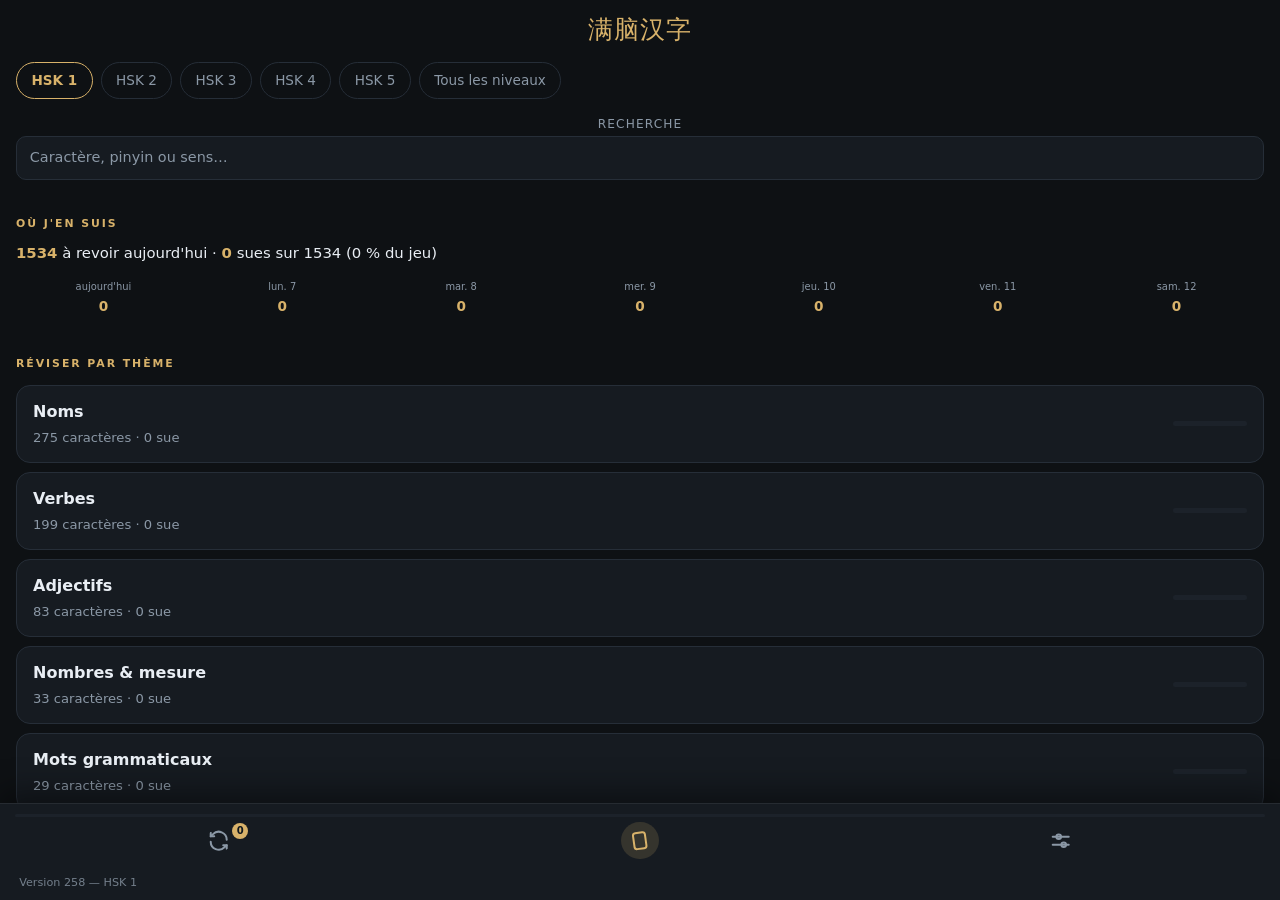
==== commit 1a4e5ab1: "V1.258 — « À revoir » et « Favoris » deviennent de vraies listes (drapeau sur la carte, persisté, tr" ====
--- a/cartes-mobile.html
+++ b/cartes-mobile.html
@@ -1229,9 +1229,13 @@
 .stage {
   position: relative;
   border-radius: 22px;
-  /* Une peinture, pas un motif : on la pose une fois, en couverture, et on
-     cadre sur le bas (le pêcheur est au deux tiers de la hauteur). */
-  background: url("fond.jpg") center 66% / cover no-repeat;
+  /* Le motif de vagues rouge et or, posé en COUVERTURE (une seule fois,
+     agrandi pour remplir la carte) au lieu d'être répété en petit. */
+  /* Le ?v= est indispensable : sans lui, le navigateur et le service
+     worker resservent l'ancienne image depuis leur cache. */
+  /* L'image vient d'une variable : par défaut celle livrée avec l'appli,
+     ou celle que l'utilisateur a choisie (Réglages → Fond des cartes). */
+  background: var(--fond-image, url("fond.jpg?v=257")) center / cover no-repeat;
 }
 /* Le voile : un dégradé vertical par-dessus la peinture, plus clair au centre.
    Il ne laisse passer qu'environ un cinquième du tableau — assez pour que le
@@ -1421,6 +1425,12 @@
         <span class="sw-label" id="recherche-label">Recherche : pinyin</span>
       </button>
 
+      <p class="feuille-titre">Fond des cartes</p>
+      <button id="fond-choisir" class="feuille-entree" type="button">Choisir une image…</button>
+      <button id="fond-defaut" class="feuille-entree" type="button">Revenir au fond d'origine</button>
+      <input type="file" id="fond-fichier" accept="image/*" hidden>
+      <p class="feuille-info" id="fond-etat"></p>
+
       <p class="feuille-titre">Progression</p>
       <button id="export" class="feuille-entree" type="button">Sauvegarder</button>
       <button id="import" class="feuille-entree" type="button">Restaurer</button>
@@ -1517,7 +1527,8 @@
         "我有一个秘密，不告诉你。",
         "Wǒ yǒu yī gè mìmì, bù gàosù nǐ.",
         "J'ai un secret, je ne te le dis pas."
-      ]
+      ],
+      "niveau": "HSK 1"
     },
     {
       "char": "二",
@@ -1551,7 +1562,8 @@
         "Zhège cài dú yī wú èr.",
         "Ce plat est unique en son genre."
       ],
-      "phraseNote": "独一无二 : unique, sans pareil."
+      "phraseNote": "独一无二 : unique, sans pareil.",
+      "niveau": "HSK 1"
     },
     {
       "char": "三",
@@ -1584,7 +1596,8 @@
         "我有三个苹果，都在冰箱里。",
         "Wǒ yǒu sān gè píngguǒ, dōu zài bīngxiāng lǐ.",
         "J'ai trois pommes, toutes dans le frigo."
-      ]
+      ],
+      "niveau": "HSK 1"
     },
     {
       "char": "日",
@@ -1617,7 +1630,8 @@
         "今天是我的生日，可是没人记得。",
         "Jīntiān shì wǒ de shēngrì, kěshì méi rén jìde.",
         "C'est mon anniversaire aujourd'hui, mais personne ne s'en souvient."
-      ]
+      ],
+      "niveau": "HSK 1"
     },
     {
       "char": "月",
@@ -1651,7 +1665,8 @@
         "Tāmen de hūnlǐ huā hǎo yuè yuán.",
         "Leur mariage est une union parfaite."
       ],
-      "phraseNote": "花好月圆 : union heureuse, bonheur parfait."
+      "phraseNote": "花好月圆 : union heureuse, bonheur parfait.",
+      "niveau": "HSK 1"
     },
     {
       "char": "山",
@@ -1684,7 +1699,8 @@
         "我的猫想爬山，可是它太胖了。",
         "Wǒ de māo xiǎng pá shān, kěshì tā tài pàng le.",
         "Mon chat veut grimper la montagne, mais il est trop gros."
-      ]
+      ],
+      "niveau": "HSK 1"
     },
     {
       "char": "水",
@@ -1717,7 +1733,8 @@
         "我不喜欢喝水，可是我喜欢吃水果。",
         "Wǒ bù xǐhuan hē shuǐ, kěshì wǒ xǐhuan chī shuǐguǒ.",
         "Je n'aime pas boire de l'eau, mais j'adore les fruits."
-      ]
+      ],
+      "niveau": "HSK 1"
     },
     {
       "char": "火",
@@ -1751,7 +1768,8 @@
         "Tā shēngqì de huǒ mào sān zhàng.",
         "Il est furieux, il bout de colère."
       ],
-      "phraseNote": "火冒三丈 : entrer dans une colère noire."
+      "phraseNote": "火冒三丈 : entrer dans une colère noire.",
+      "niveau": "HSK 1"
     },
     {
       "char": "木",
@@ -1784,7 +1802,8 @@
         "我的猫睡在木头上，像一块面包。",
         "Wǒ de māo shuì zài mùtou shàng, xiàng yī kuài miànbāo.",
         "Mon chat dort sur le bois, comme un pain."
-      ]
+      ],
+      "niveau": "HSK 1"
     },
     {
       "char": "田",
@@ -1817,7 +1836,8 @@
         "爷爷的田地里住着一只青蛙。",
         "Yéye de tiándì lǐ zhù zhe yī zhī qīngwā.",
         "Une grenouille habite dans le champ de grand-père."
-      ]
+      ],
+      "niveau": "HSK 1"
     },
     {
       "char": "雨",
@@ -1851,7 +1871,8 @@
         "Māma shuō yào wèi yǔ chóu móu, xiān dài sǎn.",
         "Maman dit qu'il faut prévoir, on prend un parapluie."
       ],
-      "phraseNote": "未雨绸缪 : prévoir avant que le mal n'arrive."
+      "phraseNote": "未雨绸缪 : prévoir avant que le mal n'arrive.",
+      "niveau": "HSK 1"
     },
     {
       "char": "风",
@@ -1889,7 +1910,8 @@
         "今天风很大，我的帽子飞走了。",
         "Jīntiān fēng hěn dà, wǒ de màozi fēizǒu le.",
         "Aujourd'hui il y a beaucoup de vent, mon chapeau s'est envolé."
-      ]
+      ],
+      "niveau": "HSK 1"
     },
     {
       "char": "电",
@@ -1927,7 +1949,8 @@
         "我的电脑今天不想工作。",
         "Wǒ de diànnǎo jīntiān bù xiǎng gōngzuò.",
         "Mon ordinateur ne veut pas travailler aujourd'hui."
-      ]
+      ],
+      "niveau": "HSK 1"
     },
     {
       "char": "人",
@@ -1961,7 +1984,8 @@
         "Shāngdiàn lǐ rén shān rén hǎi, wǒ chū bù qù le.",
         "Il y a une foule énorme dans le magasin, je n'arrive pas à sortir."
       ],
-      "phraseNote": "人山人海 : foule immense, marée humaine."
+      "phraseNote": "人山人海 : foule immense, marée humaine.",
+      "niveau": "HSK 1"
     },
     {
       "char": "大",
@@ -1994,7 +2018,8 @@
         "大家的猫都很大，只有我的很小。",
         "Dàjiā de māo dōu hěn dà, zhǐyǒu wǒ de hěn xiǎo.",
         "Les chats de tout le monde sont grands, seul le mien est petit."
-      ]
+      ],
+      "niveau": "HSK 1"
     },
     {
       "char": "小",
@@ -2027,7 +2052,8 @@
         "我家的小狗每天睡十个小时。",
         "Wǒ jiā de xiǎogǒu měi tiān shuì shí gè xiǎoshí.",
         "Mon petit chien dort dix heures par jour."
-      ]
+      ],
+      "niveau": "HSK 1"
     },
     {
       "char": "口",
@@ -2061,7 +2087,8 @@
         "Dàjiā yì kǒu tóng shēng de shuō: hǎo chī!",
         "Tout le monde dit d'une même voix : délicieux !"
       ],
-      "phraseNote": "异口同声 : dire la même chose à l'unisson."
+      "phraseNote": "异口同声 : dire la même chose à l'unisson.",
+      "niveau": "HSK 1"
     },
     {
       "char": "目",
@@ -2094,7 +2121,8 @@
         "我的新目标是每天不看手机。",
         "Wǒ de xīn mùbiāo shì měi tiān bù kàn shǒujī.",
         "Mon nouvel objectif : ne pas regarder mon téléphone chaque jour."
-      ]
+      ],
+      "niveau": "HSK 1"
     },
     {
       "char": "手",
@@ -2127,7 +2155,8 @@
         "猫用舌头洗手，不用手机。",
         "Māo yòng shétou xǐ shǒu, bù yòng shǒujī.",
         "Le chat se lave les pattes avec sa langue, sans téléphone."
-      ]
+      ],
+      "niveau": "HSK 1"
     },
     {
       "char": "心",
@@ -2161,7 +2190,8 @@
         "Tā yī xīn yī yì de xuéxí Zhōngwén.",
         "Il étudie le chinois avec une concentration totale."
       ],
-      "phraseNote": "一心一意 : de tout cœur, avec une seule intention."
+      "phraseNote": "一心一意 : de tout cœur, avec une seule intention.",
+      "niveau": "HSK 1"
     },
     {
       "char": "女",
@@ -2194,7 +2224,8 @@
         "我的小狗是女孩子，它爱吃米饭。",
         "Wǒ de xiǎogǒu shì nǚháizi, tā ài chī mǐfàn.",
         "Mon petit chien est une fille, elle adore le riz."
-      ]
+      ],
+      "niveau": "HSK 1"
     },
     {
       "char": "子",
@@ -2227,7 +2258,8 @@
         "这个孩子吃米饭，像一只小鸟。",
         "Zhège háizi chī mǐfàn, xiàng yī zhī xiǎoniǎo.",
         "Cet enfant mange du riz comme un petit oiseau."
-      ]
+      ],
+      "niveau": "HSK 1"
     },
     {
       "char": "男",
@@ -2266,7 +2298,8 @@
         "Cóngqián nán gēng nǚ zhī, xiànzài dàjiā dōu zài shàngbān.",
         "Autrefois les hommes cultivaient, les femmes tissaient ; maintenant tout le monde travaille."
       ],
-      "phraseNote": "男耕女织 : division traditionnelle du travail entre hommes et femmes."
+      "phraseNote": "男耕女织 : division traditionnelle du travail entre hommes et femmes.",
+      "niveau": "HSK 1"
     },
     {
       "char": "家",
@@ -2304,7 +2337,8 @@
         "我回家的时候，猫在门口等我。",
         "Wǒ huí jiā de shíhou, māo zài ménkǒu děng wǒ.",
         "Quand je rentre à la maison, le chat m'attend à la porte."
-      ]
+      ],
+      "niveau": "HSK 1"
     },
     {
       "char": "安",
@@ -2342,7 +2376,8 @@
         "晚上不安全，我的猫不敢出门。",
         "Wǎnshang bù ānquán, wǒ de māo bù gǎn chūmén.",
         "La nuit n'est pas sûre, mon chat n'ose pas sortir."
-      ]
+      ],
+      "niveau": "HSK 1"
     },
     {
       "char": "好",
@@ -2382,7 +2417,8 @@
         "Xué Zhōngwén hǎo shì duō mó, mànman lái ba.",
         "Apprendre le chinois demande du temps ; prends ton temps."
       ],
-      "phraseNote": "好事多磨 : les bonnes choses demandent patience et efforts."
+      "phraseNote": "好事多磨 : les bonnes choses demandent patience et efforts.",
+      "niveau": "HSK 1"
     },
     {
       "char": "上",
@@ -2415,7 +2451,8 @@
         "上午我上山，下午我下海。",
         "Shàngwǔ wǒ shàng shān, xiàwǔ wǒ xià hǎi.",
         "Le matin je monte à la montagne, l'après-midi je descends à la mer."
-      ]
+      ],
+      "niveau": "HSK 1"
     },
     {
       "char": "下",
@@ -2449,7 +2486,8 @@
         "Děng yīxià kǎoshì, wǒ xīnlǐ qī shàng bā xià.",
         "À l'approche de l'examen, je suis très nerveux."
       ],
-      "phraseNote": "七上八下 : être inquiet, le cœur agité."
+      "phraseNote": "七上八下 : être inquiet, le cœur agité.",
+      "niveau": "HSK 1"
     },
     {
       "char": "中",
@@ -2482,7 +2520,8 @@
         "中午我吃中国菜，晚上吃法国菜。",
         "Zhōngwǔ wǒ chī Zhōngguócài, wǎnshang chī Fǎguócài.",
         "Le midi je mange chinois, le soir français."
-      ]
+      ],
+      "niveau": "HSK 1"
     },
     {
       "char": "我",
@@ -2516,7 +2555,8 @@
         "Tā zuòshì wǒ xíng wǒ sù, bù tīng biérén.",
         "Il agit toujours à sa façon, sans écouter les autres."
       ],
-      "phraseNote": "我行我素 : faire à sa tête, à sa manière."
+      "phraseNote": "我行我素 : faire à sa tête, à sa manière.",
+      "niveau": "HSK 1"
     },
     {
       "char": "你",
@@ -2554,7 +2594,8 @@
         "你好，你家的猫叫什么名字？",
         "Nǐ hǎo, nǐ jiā de māo jiào shénme míngzi?",
         "Bonjour, comment s'appelle le chat de ta maison ?"
-      ]
+      ],
+      "niveau": "HSK 1"
     },
     {
       "char": "他",
@@ -2593,7 +2634,8 @@
         "Tā shān zhī shí, kěyǐ gōng yù.",
         "La pierre d'une autre montagne peut polir le jade."
       ],
-      "phraseNote": "他山之石 : tirer profit des expériences d'autrui pour progresser."
+      "phraseNote": "他山之石 : tirer profit des expériences d'autrui pour progresser.",
+      "niveau": "HSK 1"
     },
     {
       "char": "不",
@@ -2627,7 +2669,8 @@
         "我不喜欢吃药，可是我喜欢吃糖。",
         "Wǒ bù xǐhuan chī yào, kěshì wǒ xǐhuan chī táng.",
         "Je n'aime pas les médicaments, mais j'adore les bonbons."
-      ]
+      ],
+      "niveau": "HSK 1"
     },
     {
       "char": "是",
@@ -2666,7 +2709,8 @@
         "Tā hěn zì yǐ wéi shì, bù tīng dàjiā de huà.",
         "Il a la grosse tête et n'écoute personne."
       ],
-      "phraseNote": "自以为是 : se croire toujours dans le vrai."
+      "phraseNote": "自以为是 : se croire toujours dans le vrai.",
+      "niveau": "HSK 1"
     },
     {
       "char": "有",
@@ -2704,7 +2748,8 @@
         "我的猫有意思，它喜欢看书。",
         "Wǒ de māo yǒu yìsi, tā xǐhuan kàn shū.",
         "Mon chat est amusant, il aime lire."
-      ]
+      ],
+      "niveau": "HSK 1"
     },
     {
       "char": "来",
@@ -2738,7 +2783,8 @@
         "Tā hòu lái jū shàng, kǎoshì dé le dì yī.",
         "Il a dépassé tout le monde et a fini premier."
       ],
-      "phraseNote": "后来居上 : dépasser ceux qui étaient devant, réussir au final."
+      "phraseNote": "后来居上 : dépasser ceux qui étaient devant, réussir au final.",
+      "niveau": "HSK 1"
     },
     {
       "char": "去",
@@ -2776,7 +2822,8 @@
         "去年我去北京，看见很多猫。",
         "Qùnián wǒ qù Běijīng, kànjiàn hěn duō māo.",
         "L'an dernier je suis allé à Pékin et j'ai vu beaucoup de chats."
-      ]
+      ],
+      "niveau": "HSK 1"
     },
     {
       "char": "看",
@@ -2815,7 +2862,8 @@
         "Tā jìnbù hěn dà, dàjiā guā mù xiāng kàn.",
         "Il a beaucoup progressé, tout le monde le voit autrement."
       ],
-      "phraseNote": "刮目相看 : voir quelqu'un d'un nouvel œil."
+      "phraseNote": "刮目相看 : voir quelqu'un d'un nouvel œil.",
+      "niveau": "HSK 1"
     },
     {
       "char": "吃",
@@ -2853,7 +2901,8 @@
         "我吃火锅的时候，猫也在吃鱼。",
         "Wǒ chī huǒguō de shíhou, māo yě zài chī yú.",
         "Quand je mange une fondue chinoise, le chat mange aussi du poisson."
-      ]
+      ],
+      "niveau": "HSK 1"
     },
     {
       "char": "学",
@@ -2897,7 +2946,8 @@
         "Xué wú zhǐ jìng, wǒmen jìxù nǔlì.",
         "Le savoir n'a pas de limite, continuons à travailler."
       ],
-      "phraseNote": "学无止境 : on n'a jamais fini d'apprendre."
+      "phraseNote": "学无止境 : on n'a jamais fini d'apprendre.",
+      "niveau": "HSK 1"
     },
     {
       "char": "生",
@@ -2931,7 +2981,8 @@
         "我的生日是八月八日，很吉利。",
         "Wǒ de shēngrì shì bā yuè bā rì, hěn jílì.",
         "Mon anniversaire tombe le 8 août, très porte-bonheur."
-      ]
+      ],
+      "niveau": "HSK 1"
     },
     {
       "char": "爱",
@@ -2978,7 +3029,8 @@
         "Tā duì xīn shū ài bù shì shǒu.",
         "Elle ne peut pas lâcher son nouveau livre."
       ],
-      "phraseNote": "爱不释手 : aimer tellement qu'on ne peut plus s'en séparer."
+      "phraseNote": "爱不释手 : aimer tellement qu'on ne peut plus s'en séparer.",
+      "niveau": "HSK 1"
     },
     {
       "char": "姐",
@@ -3019,7 +3071,8 @@
         "我的姐姐今年十八岁。",
         "Wǒ de jiějie jīnnián shíbā suì.",
         "Ma grande sœur a dix-huit ans cette année."
-      ]
+      ],
+      "niveau": "HSK 1"
     },
     {
       "char": "年",
@@ -3057,7 +3110,8 @@
           "grain",
           "composant"
         ]
-      ]
+      ],
+      "niveau": "HSK 1"
     },
     {
       "char": "八",
@@ -3094,7 +3148,8 @@
         "我八点起床，可是八点半还在睡。",
         "Wǒ bā diǎn qǐchuáng, kěshì bā diǎn bàn hái zài shuì.",
         "Je me lève à huit heures, mais à huit heures et demie je dors encore."
-      ]
+      ],
+      "niveau": "HSK 1"
     },
     {
       "char": "饭",
@@ -3136,7 +3191,8 @@
         "Jiābān duì tā lái shuō yǐjīng shì jiā cháng biàn fàn.",
         "Les heures supplémentaires sont devenues son quotidien."
       ],
-      "phraseNote": "家常便饭 : chose devenue habituelle, routine."
+      "phraseNote": "家常便饭 : chose devenue habituelle, routine.",
+      "niveau": "HSK 1"
     },
     {
       "char": "今",
@@ -3173,7 +3229,8 @@
           "bouche",
           "composant"
         ]
-      ]
+      ],
+      "niveau": "HSK 1"
     },
     {
       "char": "您",
@@ -3219,7 +3276,8 @@
         "您好，您今天要去哪里？",
         "Nín hǎo, nín jīntiān yào qù nǎlǐ?",
         "Bonjour, où allez-vous aujourd'hui ?"
-      ]
+      ],
+      "niveau": "HSK 1"
     },
     {
       "char": "爸",
@@ -3260,7 +3318,8 @@
         "爸爸今天做饭，可是饭很咸。",
         "Bàba jīntiān zuòfàn, kěshì fàn hěn xián.",
         "Papa a cuisiné aujourd'hui, mais le plat est très salé."
-      ]
+      ],
+      "niveau": "HSK 1"
     },
     {
       "char": "房",
@@ -3302,7 +3361,8 @@
         "Shūzhuō shàng yǒu wén fáng sì bǎo.",
         "Sur le bureau reposent les quatre trésors du lettré."
       ],
-      "phraseNote": "文房四宝 : les quatre trésors du lettré (pinceau, encre, papier, pierre à encre)."
+      "phraseNote": "文房四宝 : les quatre trésors du lettré (pinceau, encre, papier, pierre à encre).",
+      "niveau": "HSK 1"
     },
     {
       "char": "九",
@@ -3353,7 +3413,8 @@
         "我九点睡觉，可是九点半还在看书。",
         "Wǒ jiǔ diǎn shuìjiào, kěshì jiǔ diǎn bàn hái zài kàn shū.",
         "Je me couche à neuf heures, mais à neuf heures et demie je lis encore."
-      ]
+      ],
+      "niveau": "HSK 1"
     },
     {
       "char": "牛",
@@ -3391,7 +3452,8 @@
         "Zhè diǎn qián shì jiǔ niú yī máo.",
         "Cette somme, c'est une goutte d'eau dans la mer."
       ],
-      "phraseNote": "九牛一毛 : quantité insignifiante par rapport à l'ensemble."
+      "phraseNote": "九牛一毛 : quantité insignifiante par rapport à l'ensemble.",
+      "niveau": "HSK 1"
     },
     {
       "char": "吧",
@@ -3432,7 +3494,8 @@
         "我们去酒吧喝牛奶吧！",
         "Wǒmen qù jiǔbā hē niúnǎi ba!",
         "Allons boire du lait au bar !"
-      ]
+      ],
+      "niveau": "HSK 1"
     },
     {
       "char": "飞",
@@ -3464,7 +3527,8 @@
         "Tā bìyè hòu fēi huáng téng dá.",
         "Après ses études, il a fait une carrière éclatante."
       ],
-      "phraseNote": "飞黄腾达 : réussir brillamment, faire une carrière fulgurante."
+      "phraseNote": "飞黄腾达 : réussir brillamment, faire une carrière fulgurante.",
+      "niveau": "HSK 1"
     },
     {
       "char": "觉",
@@ -3510,7 +3574,8 @@
         "我今天觉得非常累。",
         "Wǒ jīntiān juéde fēicháng lèi.",
         "Aujourd'hui je me sens très fatigué."
-      ]
+      ],
+      "niveau": "HSK 1"
     },
     {
       "char": "白",
@@ -3542,7 +3607,8 @@
         "Tā bái shǒu qǐ jiā, xiànzài hěn yǒu qián.",
         "Il est parti de rien et il est riche aujourd'hui."
       ],
-      "phraseNote": "白手起家 : bâtir sa réussite à partir de rien."
+      "phraseNote": "白手起家 : bâtir sa réussite à partir de rien.",
+      "niveau": "HSK 1"
     },
     {
       "char": "非",
@@ -3573,7 +3639,8 @@
         "今天的天气非常好。",
         "Jīntiān de tiānqì fēicháng hǎo.",
         "Aujourd'hui, le temps est très beau."
-      ]
+      ],
+      "niveau": "HSK 1"
     },
     {
       "char": "开",
@@ -3615,7 +3682,8 @@
         "Nǐ bié kèqi, kāi mén jiàn shān ba.",
         "Ne tourne pas autour du pot, va droit au but."
       ],
-      "phraseNote": "开门见山 : entrer directement dans le sujet."
+      "phraseNote": "开门见山 : entrer directement dans le sujet.",
+      "niveau": "HSK 1"
     },
     {
       "char": "朋",
@@ -3651,7 +3719,8 @@
         "我的朋友都喜欢吃米饭。",
         "Wǒ de péngyou dōu xǐhuan chī mǐfàn.",
         "Mes amis aiment tous manger du riz."
-      ]
+      ],
+      "niveau": "HSK 1"
     },
     {
       "char": "百",
@@ -3693,7 +3762,8 @@
         "Tā dǎ lánqiú bǎi fā bǎi zhòng.",
         "Il marque à tous les coups au basket."
       ],
-      "phraseNote": "百发百中 : ne jamais manquer sa cible."
+      "phraseNote": "百发百中 : ne jamais manquer sa cible.",
+      "niveau": "HSK 1"
     },
     {
       "char": "分",
@@ -3735,7 +3805,8 @@
         "Kǎoshì kuài dào le, dàjiā fēn miǎo bì zhēng.",
         "L'examen approche, chacun ne perd pas une seconde."
       ],
-      "phraseNote": "分秒必争 : lutter pour chaque seconde, ne pas perdre de temps."
+      "phraseNote": "分秒必争 : lutter pour chaque seconde, ne pas perdre de temps.",
+      "niveau": "HSK 1"
     },
     {
       "char": "漂",
@@ -3776,7 +3847,8 @@
         "这条河很漂亮，可是水很冷。",
         "Zhè tiáo hé hěn piàoliang, kěshì shuǐ hěn lěng.",
         "Cette rivière est très jolie, mais l'eau est très froide."
-      ]
+      ],
+      "niveau": "HSK 1"
     },
     {
       "char": "班",
@@ -3818,7 +3890,8 @@
         "Wǒ chànggē shì bān mén nòng fǔ.",
         "Quand je chante, c'est de la prétention."
       ],
-      "phraseNote": "班门弄斧 : étaler ses talents devant plus fort que soi."
+      "phraseNote": "班门弄斧 : étaler ses talents devant plus fort que soi.",
+      "niveau": "HSK 1"
     },
     {
       "char": "服",
@@ -3864,7 +3937,8 @@
         "这件旧衣服我很喜欢。",
         "Zhè jiàn jiù yīfu wǒ hěn xǐhuan.",
         "Ce vieux vêtement, je l'aime beaucoup."
-      ]
+      ],
+      "niveau": "HSK 1"
     },
     {
       "char": "可",
@@ -3906,7 +3980,8 @@
         "Māo huì shuō Fǎyǔ, tài bù kě sī yì le!",
         "Un chat qui parle français, c'est incroyable !"
       ],
-      "phraseNote": "不可思议 : inconcevable, incroyable."
+      "phraseNote": "不可思议 : inconcevable, incroyable.",
+      "niveau": "HSK 1"
     },
     {
       "char": "苹",
@@ -3947,7 +4022,8 @@
         "我每天吃一个苹果，医生远离我。",
         "Wǒ měi tiān chī yī gè píngguǒ, yīshēng yuǎnlí wǒ.",
         "Je mange une pomme par jour, le médecin s'éloigne de moi."
-      ]
+      ],
+      "niveau": "HSK 1"
     },
     {
       "char": "半",
@@ -3989,7 +4065,8 @@
         "Xué Zhōngwén bù yào bàn tú ér fèi.",
         "Pour apprendre le chinois, n'abandonne pas en route."
       ],
-      "phraseNote": "半途而废 : abandonner une tâche à mi-chemin."
+      "phraseNote": "半途而废 : abandonner une tâche à mi-chemin.",
+      "niveau": "HSK 1"
     },
     {
       "char": "高",
@@ -4035,7 +4112,8 @@
         "我很高兴，因为今天没有作业。",
         "Wǒ hěn gāoxìng, yīnwèi jīntiān méiyǒu zuòyè.",
         "Je suis content, car aujourd'hui il n'y a pas de devoirs."
-      ]
+      ],
+      "niveau": "HSK 1"
     },
     {
       "char": "客",
@@ -4077,7 +4155,8 @@
         "Zuótiān jiālǐ lái le yī wèi bù sù zhī kè.",
         "Hier, un visiteur inattendu est venu à la maison."
       ],
-      "phraseNote": "不速之客 : visiteur inattendu, non invité."
+      "phraseNote": "不速之客 : visiteur inattendu, non invité.",
+      "niveau": "HSK 1"
     },
     {
       "char": "七",
@@ -4126,7 +4205,8 @@
         "我七点起床，可是七点半还在睡。",
         "Wǒ qī diǎn qǐchuáng, kěshì qī diǎn bàn hái zài shuì.",
         "Je me lève à sept heures, mais à sept heures et demie je dors encore."
-      ]
+      ],
+      "niveau": "HSK 1"
     },
     {
       "char": "包",
@@ -4168,7 +4248,8 @@
         "Zhè běn shū bāo luó wàn xiàng.",
         "Ce livre aborde tous les sujets."
       ],
-      "phraseNote": "包罗万象 : englober tout, être universel."
+      "phraseNote": "包罗万象 : englober tout, être universel.",
+      "niveau": "HSK 1"
     },
     {
       "char": "哥",
@@ -4204,7 +4285,8 @@
         "我的哥哥很高，像一棵树。",
         "Wǒ de gēge hěn gāo, xiàng yī kē shù.",
         "Mon grand frère est très grand, comme un arbre."
-      ]
+      ],
+      "niveau": "HSK 1"
     },
     {
       "char": "课",
@@ -4245,7 +4327,8 @@
         "这节课很有意思，老师很像演员。",
         "Zhè jié kè hěn yǒu yìsi, lǎoshī hěn xiàng yǎnyuán.",
         "Ce cours est très intéressant, le professeur ressemble à un acteur."
-      ]
+      ],
+      "niveau": "HSK 1"
     },
     {
       "char": "期",
@@ -4287,7 +4370,8 @@
         "Tā shuōhuà qī qī ài ài, dàjiā tīng bù dǒng.",
         "Il bégaie en parlant, personne ne le comprend."
       ],
-      "phraseNote": "期期艾艾 : bégayer, s'exprimer avec peine."
+      "phraseNote": "期期艾艾 : bégayer, s'exprimer avec peine.",
+      "niveau": "HSK 1"
     },
     {
       "char": "杯",
@@ -4328,7 +4412,8 @@
         "这个杯子太漂亮了，我舍不得用。",
         "Zhège bēizi tài piàoliang le, wǒ shěbudé yòng.",
         "Ce verre est trop joli, je n'ose pas m'en servir."
-      ]
+      ],
+      "niveau": "HSK 1"
     },
     {
       "char": "歌",
@@ -4370,7 +4455,8 @@
         "Dàjiā gāo gē měng jìn, yīqǐ nǔlì.",
         "Tous avancent avec ardeur."
       ],
-      "phraseNote": "高歌猛进 : avancer avec ardeur et enthousiasme."
+      "phraseNote": "高歌猛进 : avancer avec ardeur et enthousiasme.",
+      "niveau": "HSK 1"
     },
     {
       "char": "起",
@@ -4411,7 +4497,8 @@
         "我每天六点起床，可是猫还在睡。",
         "Wǒ měi tiān liù diǎn qǐchuáng, kěshì māo hái zài shuì.",
         "Je me lève à six heures chaque jour, mais le chat dort encore."
-      ]
+      ],
+      "niveau": "HSK 1"
     },
     {
       "char": "本",
@@ -4453,7 +4540,8 @@
         "Xuéxí bù yào shě běn zhú mò.",
         "Dans l'étude, ne néglige pas l'essentiel pour l'accessoire."
       ],
-      "phraseNote": "舍本逐末 : sacrifier l'essentiel pour le détail."
+      "phraseNote": "舍本逐末 : sacrifier l'essentiel pour le détail.",
+      "niveau": "HSK 1"
     },
     {
       "char": "个",
@@ -4494,7 +4582,8 @@
         "我这个星期很忙，那个星期也忙。",
         "Wǒ zhège xīngqī hěn máng, nàge xīngqī yě máng.",
         "Cette semaine je suis très occupé, et la semaine dernière aussi."
-      ]
+      ],
+      "niveau": "HSK 1"
     },
     {
       "char": "块",
@@ -4535,7 +4624,8 @@
         "我买了一块蛋糕，两块面包。",
         "Wǒ mǎi le yī kuài dàngāo, liǎng kuài miànbāo.",
         "J'ai acheté un morceau de gâteau et deux pains."
-      ]
+      ],
+      "niveau": "HSK 1"
     },
     {
       "char": "气",
@@ -4573,7 +4663,8 @@
           "personne",
           "composant"
         ]
-      ]
+      ],
+      "niveau": "HSK 1"
     },
     {
       "char": "边",
@@ -4615,7 +4706,8 @@
         "Tā shuōhuà bù zhuó biān jì, wǒ tīng bù dǒng.",
         "Il parle à côté du sujet, je ne comprends pas."
       ],
-      "phraseNote": "不着边际 : sans rapport, à côté du sujet."
+      "phraseNote": "不着边际 : sans rapport, à côté du sujet.",
+      "niveau": "HSK 1"
     },
     {
       "char": "给",
@@ -4656,7 +4748,8 @@
         "妈妈给我一个苹果。",
         "Māma gěi wǒ yī gè píngguǒ.",
         "Maman me donne une pomme."
-      ]
+      ],
+      "niveau": "HSK 1"
     },
     {
       "char": "千",
@@ -4696,7 +4789,8 @@
         "Tā qiān fāng bǎi jì zhǎo tā de māo.",
         "Il cherche son chat par tous les moyens."
       ],
-      "phraseNote": "千方百计 : par tous les moyens possibles."
+      "phraseNote": "千方百计 : par tous les moyens possibles.",
+      "niveau": "HSK 1"
     },
     {
       "char": "便",
@@ -4735,7 +4829,8 @@
         "这个手机很方便，也很便宜。",
         "Zhège shǒujī hěn fāngbiàn, yě hěn piányi.",
         "Ce téléphone est très pratique et pas cher."
-      ]
+      ],
+      "niveau": "HSK 1"
     },
     {
       "char": "工",
@@ -4777,7 +4872,8 @@
         "Zhège dàngāo qiǎo duó tiān gōng, wǒ shěbudé chī.",
         "Ce gâteau a un air d'œuvre d'art, je n'ose pas le manger."
       ],
-      "phraseNote": "巧夺天工 : dont l'habileté surpasse la nature."
+      "phraseNote": "巧夺天工 : dont l'habileté surpasse la nature.",
+      "niveau": "HSK 1"
     },
     {
       "char": "老",
@@ -4818,7 +4914,8 @@
         "老人每天在公园唱歌。",
         "Lǎorén měi tiān zài gōngyuán chànggē.",
         "Le vieil homme chante au parc chaque jour."
-      ]
+      ],
+      "niveau": "HSK 1"
     },
     {
       "char": "前",
@@ -4863,7 +4960,8 @@
         "Wǒmen yǒng wǎng zhí qián, bù pà kùnnan.",
         "Nous avançons avec courage, sans craindre les difficultés."
       ],
-      "phraseNote": "勇往直前 : avancer hardiment sans reculer."
+      "phraseNote": "勇往直前 : avancer hardiment sans reculer.",
+      "niveau": "HSK 1"
     },
     {
       "char": "病",
@@ -4904,7 +5002,8 @@
         "病人今天好多了，可以吃饭。",
         "Bìngrén jīntiān hǎo duō le, kěyǐ chīfàn.",
         "Le malade va mieux aujourd'hui, il peut manger."
-      ]
+      ],
+      "niveau": "HSK 1"
     },
     {
       "char": "公",
@@ -4946,7 +5045,8 @@
         "Tā zuòshì dà gōng wú sī, dàjiā dōu xǐhuan tā.",
         "Il est impartial et désintéressé, tout le monde l'aime."
       ],
-      "phraseNote": "大公无私 : juste et désintéressé, sans favoritisme."
+      "phraseNote": "大公无私 : juste et désintéressé, sans favoritisme.",
+      "niveau": "HSK 1"
     },
     {
       "char": "了",
@@ -4988,7 +5088,8 @@
         "Zhè zhāng tú yī mù liǎo rán, hěn róngyì.",
         "Ce schéma est clair au premier coup d'œil."
       ],
-      "phraseNote": "一目了然 : clair au premier regard."
+      "phraseNote": "一目了然 : clair au premier regard.",
+      "niveau": "HSK 1"
     },
     {
       "char": "钱",
@@ -5029,7 +5130,8 @@
         "我的钱包里没有钱，只有一张照片。",
         "Wǒ de qiánbāo lǐ méiyǒu qián, zhǐyǒu yī zhāng zhàopiàn.",
         "Dans mon portefeuille il n'y a pas d'argent, juste une photo."
-      ]
+      ],
+      "niveau": "HSK 1"
     },
     {
       "char": "狗",
@@ -5081,7 +5183,8 @@
         "Bié bī tā, gǒu jí tiào qiáng.",
         "Ne le pousse pas à bout : un chien acculé saute le mur."
       ],
-      "phraseNote": "狗急跳墙 : acculé, on agit de façon désespérée."
+      "phraseNote": "狗急跳墙 : acculé, on agit de façon désespérée.",
+      "niveau": "HSK 1"
     },
     {
       "char": "冷",
@@ -5122,7 +5225,8 @@
         "今天很冷，我们开冷气吧！",
         "Jīntiān hěn lěng, wǒmen kāi lěngqì ba!",
         "Il fait très froid aujourd'hui, allumons la climatisation !"
-      ]
+      ],
+      "niveau": "HSK 1"
     },
     {
       "char": "请",
@@ -5163,7 +5267,8 @@
         "请进，请坐，请喝茶。",
         "Qǐng jìn, qǐng zuò, qǐng hē chá.",
         "Entrez, asseyez-vous, buvez du thé."
-      ]
+      ],
+      "niveau": "HSK 1"
     },
     {
       "char": "菜",
@@ -5205,7 +5310,8 @@
         "Tā bìng le yǐhòu, miàn yǒu cài sè.",
         "Depuis sa maladie, il a le teint pâle."
       ],
-      "phraseNote": "面有菜色 : avoir le teint blême et maladif."
+      "phraseNote": "面有菜色 : avoir le teint blême et maladif.",
+      "niveau": "HSK 1"
     },
     {
       "char": "关",
@@ -5245,7 +5351,8 @@
         "Jiànkāng yǔ yùndòng xī xī xiāng guān.",
         "La santé et le sport sont étroitement liés."
       ],
-      "phraseNote": "息息相关 : étroitement lié, inséparable."
+      "phraseNote": "息息相关 : étroitement lié, inséparable.",
+      "niveau": "HSK 1"
     },
     {
       "char": "里",
@@ -5286,7 +5393,8 @@
         "我的猫在房子里边睡觉。",
         "Wǒ de māo zài fángzi lǐbian shuìjiào.",
         "Mon chat dort à l'intérieur de la maison."
-      ]
+      ],
+      "niveau": "HSK 1"
     },
     {
       "char": "茶",
@@ -5333,7 +5441,8 @@
         "Chá yú fàn hòu, wǒmen xǐhuan sànbù.",
         "Après le repas, nous aimons nous promener."
       ],
-      "phraseNote": "茶余饭后 : aux moments de loisir, après les repas."
+      "phraseNote": "茶余饭后 : aux moments de loisir, après les repas.",
+      "niveau": "HSK 1"
     },
     {
       "char": "贵",
@@ -5379,7 +5488,8 @@
         "时间比钱更宝贵。",
         "Shíjiān bǐ qián gèng bǎoguì.",
         "Le temps est plus précieux que l'argent."
-      ]
+      ],
+      "niveau": "HSK 1"
     },
     {
       "char": "两",
@@ -5426,7 +5536,8 @@
         "Xuéshēngmen sān sān liǎng liǎng de lái le.",
         "Les élèves sont arrivés par petits groupes."
       ],
-      "phraseNote": "三三两两 : par petits groupes de deux ou trois."
+      "phraseNote": "三三两两 : par petits groupes de deux ou trois.",
+      "niveau": "HSK 1"
     },
     {
       "char": "热",
@@ -5467,7 +5578,8 @@
         "他对客人非常热情。",
         "Tā duì kèrén fēicháng rèqíng.",
         "Il est très chaleureux avec les invités."
-      ]
+      ],
+      "niveau": "HSK 1"
     },
     {
       "char": "常",
@@ -5509,7 +5621,8 @@
         "Tā chídào, dàjiā dōu xí yǐ wéi cháng.",
         "Il arrive en retard, tout le monde y est habitué."
       ],
-      "phraseNote": "习以为常 : être devenu une habitude, ne plus surprendre."
+      "phraseNote": "习以为常 : être devenu une habitude, ne plus surprendre.",
+      "niveau": "HSK 1"
     },
     {
       "char": "国",
@@ -5550,7 +5663,8 @@
         "中国菜在外国很有名。",
         "Zhōngguócài zài wàiguó hěn yǒumíng.",
         "La cuisine chinoise est très célèbre à l'étranger."
-      ]
+      ],
+      "niveau": "HSK 1"
     },
     {
       "char": "亮",
@@ -5602,7 +5716,8 @@
         "Tā wéirén gāo fēng liàng jié, zhídé xuéxí.",
         "Il a un caractère noble et exemplaire."
       ],
-      "phraseNote": "高风亮节 : grande noblesse de caractère et de conduite."
+      "phraseNote": "高风亮节 : grande noblesse de caractère et de conduite.",
+      "niveau": "HSK 1"
     },
     {
       "char": "唱",
@@ -5643,7 +5758,8 @@
         "我的猫唱歌比我好听。",
         "Wǒ de māo chànggē bǐ wǒ hǎotīng.",
         "Mon chat chante mieux que moi."
-      ]
+      ],
+      "niveau": "HSK 1"
     },
     {
       "char": "果",
@@ -5685,7 +5801,8 @@
         "Tā bù tīng quàngào, zhōngyú zì shí qí guǒ.",
         "Il n'a pas écouté les conseils et en a subi les conséquences."
       ],
-      "phraseNote": "自食其果 : subir les conséquences de ses propres actes."
+      "phraseNote": "自食其果 : subir les conséquences de ses propres actes.",
+      "niveau": "HSK 1"
     },
     {
       "char": "零",
@@ -5726,7 +5843,8 @@
         "外面零下十度，我想吃零食。",
         "Wàimiàn líng xià shí dù, wǒ xiǎng chī língshí.",
         "Il fait moins dix dehors, et j'ai envie de grignoter."
-      ]
+      ],
+      "niveau": "HSK 1"
     },
     {
       "char": "认",
@@ -5767,7 +5885,8 @@
         "我认识那只猫，它叫小白。",
         "Wǒ rènshi nà zhī māo, tā jiào Xiǎobái.",
         "Je connais ce chat, il s'appelle Petit-Blanc."
-      ]
+      ],
+      "niveau": "HSK 1"
     },
     {
       "char": "超",
@@ -5809,7 +5928,8 @@
         "Tā de huà chāo fán tuō sú.",
         "Sa peinture sort de l'ordinaire."
       ],
-      "phraseNote": "超凡脱俗 : sortir du commun, être au-dessus du vulgaire."
+      "phraseNote": "超凡脱俗 : sortir du commun, être au-dessus du vulgaire.",
+      "niveau": "HSK 1"
     },
     {
       "char": "还",
@@ -5850,7 +5970,8 @@
         "我还有三个苹果。",
         "Wǒ hái yǒu sān gè píngguǒ.",
         "J'ai encore trois pommes."
-      ]
+      ],
+      "niveau": "HSK 1"
     },
     {
       "char": "六",
@@ -5900,7 +6021,8 @@
         "Tā kǎoshì qián liù shén wú zhǔ.",
         "Avant l'examen, il est complètement paniqué."
       ],
-      "phraseNote": "六神无主 : perdre ses moyens, être affolé."
+      "phraseNote": "六神无主 : perdre ses moyens, être affolé.",
+      "niveau": "HSK 1"
     },
     {
       "char": "车",
@@ -5941,7 +6063,8 @@
         "学校前边有一个车站。",
         "Xuéxiào qiánbian yǒu yī gè chēzhàn.",
         "Il y a une station devant l'école."
-      ]
+      ],
+      "niveau": "HSK 1"
     },
     {
       "char": "孩",
@@ -5982,7 +6105,8 @@
         "这个孩子一天吃六个包子。",
         "Zhège háizi yī tiān chī liù gè bāozi.",
         "Cet enfant mange six brioches par jour."
-      ]
+      ],
+      "niveau": "HSK 1"
     },
     {
       "char": "妈",
@@ -6023,7 +6147,8 @@
         "妈妈，我的袜子在哪里？",
         "Māma, wǒ de wàzi zài nǎlǐ?",
         "Maman, où sont mes chaussettes ?"
-      ]
+      ],
+      "niveau": "HSK 1"
     },
     {
       "char": "汉",
@@ -6065,7 +6190,8 @@
         "Tā suīrán xiǎo, dànshì qì chōng xiāo hàn.",
         "Bien que petit, il a un courage immense."
       ],
-      "phraseNote": "气冲霄汉 : plein d'ardeur, une énergie qui monte au ciel."
+      "phraseNote": "气冲霄汉 : plein d'ardeur, une énergie qui monte au ciel.",
+      "niveau": "HSK 1"
     },
     {
       "char": "吗",
@@ -6116,7 +6242,8 @@
         "你会说汉语吗？",
         "Nǐ huì shuō Hànyǔ ma?",
         "Sais-tu parler chinois ?"
-      ]
+      ],
+      "niveau": "HSK 1"
     },
     {
       "char": "商",
@@ -6162,7 +6289,8 @@
         "我在商场买了三件衣服。",
         "Wǒ zài shāngchǎng mǎi le sān jiàn yīfu.",
         "J'ai acheté trois vêtements au centre commercial."
-      ]
+      ],
+      "niveau": "HSK 1"
     },
     {
       "char": "出",
@@ -6204,7 +6332,8 @@
         "Tā nǔlì xuéxí, xiǎng chū rén tóu dì.",
         "Il travaille dur, voulant se distinguer."
       ],
-      "phraseNote": "出人头地 : se distinguer, s'élever au-dessus des autres."
+      "phraseNote": "出人头地 : se distinguer, s'élever au-dessus des autres.",
+      "niveau": "HSK 1"
     },
     {
       "char": "买",
@@ -6243,7 +6372,8 @@
         "我去买面包，你去买牛奶。",
         "Wǒ qù mǎi miànbāo, nǐ qù mǎi niúnǎi.",
         "Je vais acheter du pain, tu vas acheter du lait."
-      ]
+      ],
+      "niveau": "HSK 1"
     },
     {
       "char": "穿",
@@ -6284,7 +6414,8 @@
         "今天很冷，我穿了两件衣服。",
         "Jīntiān hěn lěng, wǒ chuān le liǎng jiàn yīfu.",
         "Il fait très froid, j'ai mis deux vêtements."
-      ]
+      ],
+      "niveau": "HSK 1"
     },
     {
       "char": "号",
@@ -6326,7 +6457,8 @@
         "Tā xǐhuan fā hào shī lìng, xiàng yī gè xiǎo lǎobǎn.",
         "Il aime donner des ordres, comme un petit patron."
       ],
-      "phraseNote": "发号施令 : donner des ordres, commander."
+      "phraseNote": "发号施令 : donner des ordres, commander.",
+      "niveau": "HSK 1"
     },
     {
       "char": "卖",
@@ -6367,7 +6499,8 @@
         "这家店卖面包，也卖牛奶。",
         "Zhè jiā diàn mài miànbāo, yě mài niúnǎi.",
         "Ce magasin vend du pain et du lait."
-      ]
+      ],
+      "niveau": "HSK 1"
     },
     {
       "char": "少",
@@ -6409,7 +6542,8 @@
         "Nǐ shǎo jiàn duō guài, māo dāngrán huì shuìjiào.",
         "Tu t'étonnes pour rien : bien sûr qu'un chat dort."
       ],
-      "phraseNote": "少见多怪 : s'étonner de ce qui est banal, faute d'expérience."
+      "phraseNote": "少见多怪 : s'étonner de ce qui est banal, faute d'expérience.",
+      "niveau": "HSK 1"
     },
     {
       "char": "床",
@@ -6450,7 +6584,8 @@
         "我每天七点起床，可是今天没有。",
         "Wǒ měi tiān qī diǎn qǐchuáng, kěshì jīntiān méiyǒu.",
         "Je me lève à sept heures chaque jour, mais pas aujourd'hui."
-      ]
+      ],
+      "niveau": "HSK 1"
     },
     {
       "char": "喝",
@@ -6492,7 +6627,8 @@
         "Méiyǒu qián, wǒmen zhǐ néng hē xī běi fēng.",
         "Sans argent, il ne nous reste qu'à jeûner."
       ],
-      "phraseNote": "喝西北风 : n'avoir rien à manger, vivre dans la misère."
+      "phraseNote": "喝西北风 : n'avoir rien à manger, vivre dans la misère.",
+      "niveau": "HSK 1"
     },
     {
       "char": "忙",
@@ -6533,7 +6669,8 @@
         "他今天很忙，连饭都没有吃。",
         "Tā jīntiān hěn máng, lián fàn dōu méiyǒu chī.",
         "Il est si occupé aujourd'hui qu'il n'a même pas mangé."
-      ]
+      ],
+      "niveau": "HSK 1"
     },
     {
       "char": "谁",
@@ -6574,7 +6711,8 @@
         "谁把我的苹果吃了？",
         "Shuí bǎ wǒ de píngguǒ chī le?",
         "Qui a mangé ma pomme ?"
-      ]
+      ],
+      "niveau": "HSK 1"
     },
     {
       "char": "打",
@@ -6616,7 +6754,8 @@
         "Xiǎoshēng yīdiǎn, bù yào dǎ cǎo jīng shé.",
         "Parle moins fort, ne va pas éveiller les soupçons."
       ],
-      "phraseNote": "打草惊蛇 : alerter l'adversaire en agissant trop tôt."
+      "phraseNote": "打草惊蛇 : alerter l'adversaire en agissant trop tôt.",
+      "niveau": "HSK 1"
     },
     {
       "char": "和",
@@ -6657,7 +6796,8 @@
         "这个房子很暖和，我很喜欢。",
         "Zhège fángzi hěn nuǎnhuo, wǒ hěn xǐhuan.",
         "Cette maison est bien chaude, je l'aime beaucoup."
-      ]
+      ],
+      "niveau": "HSK 1"
     },
     {
       "char": "猫",
@@ -6699,7 +6839,8 @@
         "Tā zhǐshì zhào māo huà hǔ, huà de bù hǎo.",
         "Il ne fait que copier maladroitement, son dessin est raté."
       ],
-      "phraseNote": "照猫画虎 : imiter servilement, sans comprendre."
+      "phraseNote": "照猫画虎 : imiter servilement, sans comprendre.",
+      "niveau": "HSK 1"
     },
     {
       "char": "什",
@@ -6740,7 +6881,8 @@
         "你喜欢什么颜色？",
         "Nǐ xǐhuan shénme yánsè?",
         "Quelle couleur aimes-tu ?"
-      ]
+      ],
+      "niveau": "HSK 1"
     },
     {
       "char": "很",
@@ -6791,7 +6933,8 @@
         "今天的天气很好，我很开心。",
         "Jīntiān de tiānqì hěn hǎo, wǒ hěn kāixīn.",
         "Il fait très beau aujourd'hui, je suis très content."
-      ]
+      ],
+      "niveau": "HSK 1"
     },
     {
       "char": "么",
@@ -6830,7 +6973,8 @@
         "你为什么不吃早饭？",
         "Nǐ wèishénme bù chī zǎofàn?",
         "Pourquoi ne manges-tu pas de petit-déjeuner ?"
-      ]
+      ],
+      "niveau": "HSK 1"
     },
     {
       "char": "蛋",
@@ -6872,7 +7016,8 @@
         "Tā jī fēi dàn dǎ, shénme dōu méiyǒu le.",
         "Il a tout perdu, il ne lui reste rien."
       ],
-      "phraseNote": "鸡飞蛋打 : tout perdre, le poulet s'envole et l'œuf se casse."
+      "phraseNote": "鸡飞蛋打 : tout perdre, le poulet s'envole et l'œuf se casse.",
+      "niveau": "HSK 1"
     },
     {
       "char": "后",
@@ -6901,7 +7046,8 @@
         "后天是我的生日，千万别忘了。",
         "Hòutiān shì wǒ de shēngrì, qiānwàn bié wàng le.",
         "Après-demain c'est mon anniversaire, n'oublie surtout pas."
-      ]
+      ],
+      "niveau": "HSK 1"
     },
     {
       "char": "没",
@@ -6942,7 +7088,8 @@
         "我没有钱，但是我有猫。",
         "Wǒ méiyǒu qián, dànshì wǒ yǒu māo.",
         "Je n'ai pas d'argent, mais j'ai un chat."
-      ]
+      ],
+      "niveau": "HSK 1"
     },
     {
       "char": "师",
@@ -6984,7 +7131,8 @@
         "Tā shénme dōu dǒng, hào wéi rén shī.",
         "Il croit tout savoir et aime faire la leçon."
       ],
-      "phraseNote": "好为人师 : aimer donner des leçons, se poser en maître."
+      "phraseNote": "好为人师 : aimer donner des leçons, se poser en maître.",
+      "niveau": "HSK 1"
     },
     {
       "char": "到",
@@ -7025,7 +7173,8 @@
         "我们到了车站，车已经走了。",
         "Wǒmen dào le chēzhàn, chē yǐjīng zǒu le.",
         "Nous sommes arrivés à la gare, mais le bus était déjà parti."
-      ]
+      ],
+      "niveau": "HSK 1"
     },
     {
       "char": "候",
@@ -7066,7 +7215,8 @@
         "有时候我喝茶，有时候我喝咖啡。",
         "Yǒushíhou wǒ hē chá, yǒushíhou wǒ hē kāfēi.",
         "Parfois je bois du thé, parfois du café."
-      ]
+      ],
+      "niveau": "HSK 1"
     },
     {
       "char": "妹",
@@ -7107,7 +7257,8 @@
         "我的妹妹今年十岁。",
         "Wǒ de mèimei jīnnián shí suì.",
         "Ma petite sœur a dix ans cette année."
-      ]
+      ],
+      "niveau": "HSK 1"
     },
     {
       "char": "十",
@@ -7147,7 +7298,8 @@
         "Méiyǒu rén shì shí quán shí měi de.",
         "Personne n'est parfait."
       ],
-      "phraseNote": "十全十美 : parfait en tout point."
+      "phraseNote": "十全十美 : parfait en tout point.",
+      "niveau": "HSK 1"
     },
     {
       "char": "道",
@@ -7188,7 +7340,8 @@
         "这条道路又宽又干净。",
         "Zhè tiáo dàolù yòu kuān yòu gānjìng.",
         "Cette route est large et propre."
-      ]
+      ],
+      "niveau": "HSK 1"
     },
     {
       "char": "话",
@@ -7230,7 +7383,8 @@
         "Tā shuō huà lǐ yǒu huà, nǐ yào xiǎoxīn.",
         "Il parle à mots couverts, fais attention."
       ],
-      "phraseNote": "话里有话 : avoir un sous-entendu, parler à mots couverts."
+      "phraseNote": "话里有话 : avoir un sous-entendu, parler à mots couverts.",
+      "niveau": "HSK 1"
     },
     {
       "char": "们",
@@ -7271,7 +7425,8 @@
         "你们都喜欢吃中国菜吗？",
         "Nǐmen dōu xǐhuan chī Zhōngguócài ma?",
         "Vous aimez tous la cuisine chinoise ?"
-      ]
+      ],
+      "niveau": "HSK 1"
     },
     {
       "char": "时",
@@ -7313,7 +7468,8 @@
         "Tā shí shí kè kè dōu xiǎng zhe tā de māo.",
         "Il pense à son chat à chaque instant."
       ],
-      "phraseNote": "时时刻刻 : à tout moment, sans cesse."
+      "phraseNote": "时时刻刻 : à tout moment, sans cesse.",
+      "niveau": "HSK 1"
     },
     {
       "char": "得",
@@ -7359,7 +7515,8 @@
         "我今天得到了一件礼物。",
         "Wǒ jīntiān dédào le yī jiàn lǐwù.",
         "Aujourd'hui j'ai reçu un cadeau."
-      ]
+      ],
+      "niveau": "HSK 1"
     },
     {
       "char": "欢",
@@ -7399,7 +7556,8 @@
         "Háizimen huān tiān xǐ dì de chànggē.",
         "Les enfants chantent pleins de joie."
       ],
-      "phraseNote": "欢天喜地 : déborder de joie."
+      "phraseNote": "欢天喜地 : déborder de joie.",
+      "niveau": "HSK 1"
     },
     {
       "char": "米",
@@ -7440,7 +7598,8 @@
         "我每天吃米饭，喝牛奶。",
         "Wǒ měi tiān chī mǐfàn, hē niúnǎi.",
         "Je mange du riz et bois du lait chaque jour."
-      ]
+      ],
+      "niveau": "HSK 1"
     },
     {
       "char": "识",
@@ -7482,7 +7641,8 @@
         "Tā yǒu yuǎn jiàn zhuó shí, dàjiā xìnrèn tā.",
         "Il a une vision remarquable, tout le monde lui fait confiance."
       ],
-      "phraseNote": "远见卓识 : avoir une grande clairvoyance, voir loin."
+      "phraseNote": "远见卓识 : avoir une grande clairvoyance, voir loin.",
+      "niveau": "HSK 1"
     },
     {
       "char": "的",
@@ -7521,7 +7681,8 @@
         "这是我的猫，它喜欢面包。",
         "Zhè shì wǒ de māo, tā xǐhuan miànbāo.",
         "C'est mon chat, il adore le pain."
-      ]
+      ],
+      "niveau": "HSK 1"
     },
     {
       "char": "回",
@@ -7563,7 +7724,8 @@
         "Tā zhōngyú huí xīn zhuǎn yì, huílái le.",
         "Il a finalement changé d'avis et est revenu."
       ],
-      "phraseNote": "回心转意 : changer d'avis, revenir sur sa décision."
+      "phraseNote": "回心转意 : changer d'avis, revenir sur sa décision.",
+      "niveau": "HSK 1"
     },
     {
       "char": "面",
@@ -7594,7 +7756,8 @@
         "我的面前有一碗面条。",
         "Wǒ de miànqián yǒu yī wǎn miàntiáo.",
         "Devant moi, il y a un bol de nouilles."
-      ]
+      ],
+      "niveau": "HSK 1"
     },
     {
       "char": "士",
@@ -7630,7 +7793,8 @@
         "Zhè wèi lǎobǎn lǐ xián xià shì, dàjiā xǐhuan tā.",
         "Ce patron respecte les gens de talent, on l'apprécie."
       ],
-      "phraseNote": "礼贤下士 : respecter et accueillir les personnes de mérite."
+      "phraseNote": "礼贤下士 : respecter et accueillir les personnes de mérite.",
+      "niveau": "HSK 1"
     },
     {
       "char": "弟",
@@ -7659,7 +7823,8 @@
         "我的弟弟喜欢喝牛奶。",
         "Wǒ de dìdi xǐhuan hē niúnǎi.",
         "Mon petit frère aime boire du lait."
-      ]
+      ],
+      "niveau": "HSK 1"
     },
     {
       "char": "会",
@@ -7701,7 +7866,8 @@
         "Tā xuéxí hěn nǔlì, róng huì guàn tōng.",
         "Il travaille dur et assimile tout à la perfection."
       ],
-      "phraseNote": "融会贯通 : maîtriser parfaitement en reliant toutes les connaissances."
+      "phraseNote": "融会贯通 : maîtriser parfaitement en reliant toutes les connaissances.",
+      "niveau": "HSK 1"
     },
     {
       "char": "名",
@@ -7742,7 +7908,8 @@
         "我的名字很难写，只有两个字。",
         "Wǒ de míngzi hěn nán xiě, zhǐyǒu liǎng gè zì.",
         "Mon prénom est difficile à écrire, il n'a que deux caractères."
-      ]
+      ],
+      "niveau": "HSK 1"
     },
     {
       "char": "市",
@@ -7782,7 +7949,8 @@
         "Zhè jiā fànguǎn mén tíng ruò shì, rén hěn duō.",
         "Ce restaurant est pris d'assaut, il y a beaucoup de monde."
       ],
-      "phraseNote": "门庭若市 : avoir une affluence énorme."
+      "phraseNote": "门庭若市 : avoir une affluence énorme.",
+      "niveau": "HSK 1"
     },
     {
       "char": "第",
@@ -7823,7 +7991,8 @@
         "这是我第一次来中国。",
         "Zhè shì wǒ dì yī cì lái Zhōngguó.",
         "C'est ma première fois en Chine."
-      ]
+      ],
+      "niveau": "HSK 1"
     },
     {
       "char": "明",
@@ -7865,7 +8034,8 @@
         "Tā míng zhī gù fàn, zhēn de bù hǎo.",
         "Il fait exprès de mal agir, ce n'est vraiment pas bien."
       ],
-      "phraseNote": "明知故犯 : commettre sciemment une faute."
+      "phraseNote": "明知故犯 : commettre sciemment une faute.",
+      "niveau": "HSK 1"
     },
     {
       "char": "事",
@@ -7914,7 +8084,8 @@
         "今天事情很多，我没有时间。",
         "Jīntiān shìqing hěn duō, wǒ méiyǒu shíjiān.",
         "Aujourd'hui j'ai beaucoup de choses à faire, je n'ai pas le temps."
-      ]
+      ],
+      "niveau": "HSK 1"
     },
     {
       "char": "点",
@@ -7956,7 +8127,8 @@
         "Zhè jù huà huà lóng diǎn jīng, fēicháng hǎo.",
         "Cette phrase est la touche finale parfaite."
       ],
-      "phraseNote": "画龙点睛 : la touche finale qui fait toute la différence."
+      "phraseNote": "画龙点睛 : la touche finale qui fait toute la différence.",
+      "niveau": "HSK 1"
     },
     {
       "char": "机",
@@ -7997,7 +8169,8 @@
         "我们去机场，坐飞机去北京。",
         "Wǒmen qù jīchǎng, zuò fēijī qù Běijīng.",
         "Nous allons à l'aéroport prendre l'avion pour Pékin."
-      ]
+      ],
+      "niveau": "HSK 1"
     },
     {
       "char": "哪",
@@ -8038,7 +8211,8 @@
         "你的猫在哪里？我很想它。",
         "Nǐ de māo zài nǎlǐ? Wǒ hěn xiǎng tā.",
         "Où est ton chat ? Il me manque beaucoup."
-      ]
+      ],
+      "niveau": "HSK 1"
     },
     {
       "char": "视",
@@ -8080,7 +8254,8 @@
         "Lǎoshī duì xuéshēng yī shì tóng rén.",
         "Le professeur traite tous les élèves de la même façon."
       ],
-      "phraseNote": "一视同仁 : traiter tout le monde sur un pied d'égalité."
+      "phraseNote": "一视同仁 : traiter tout le monde sur un pied d'égalité.",
+      "niveau": "HSK 1"
     },
     {
       "char": "鸡",
@@ -8121,7 +8296,8 @@
         "我家的公鸡每天早上唱歌。",
         "Wǒ jiā de gōngjī měi tiān zǎoshang chànggē.",
         "Mon coq chante chaque matin."
-      ]
+      ],
+      "niveau": "HSK 1"
     },
     {
       "char": "那",
@@ -8150,7 +8326,8 @@
         "那边的东西很便宜。",
         "Nàbiān de dōngxi hěn piányi.",
         "Ce qui est là-bas n'est pas cher."
-      ]
+      ],
+      "niveau": "HSK 1"
     },
     {
       "char": "东",
@@ -8192,7 +8369,8 @@
         "Tā zài chēzhàn dōng zhāng xī wàng, xiàng zài děng rén.",
         "Il regarde partout à la gare, comme s'il attendait quelqu'un."
       ],
-      "phraseNote": "东张西望 : regarder de tous les côtés."
+      "phraseNote": "东张西望 : regarder de tous les côtés.",
+      "niveau": "HSK 1"
     },
     {
       "char": "几",
@@ -8234,7 +8412,8 @@
         "Wǒmen de qián suǒ shèng wú jǐ.",
         "Il ne nous reste presque plus d'argent."
       ],
-      "phraseNote": "所剩无几 : il n'en reste presque plus."
+      "phraseNote": "所剩无几 : il n'en reste presque plus.",
+      "niveau": "HSK 1"
     },
     {
       "char": "奶",
@@ -8275,7 +8454,8 @@
         "奶奶每天早上喝奶茶。",
         "Nǎinai měi tiān zǎoshang hē nǎichá.",
         "Grand-mère boit du thé au lait chaque matin."
-      ]
+      ],
+      "niveau": "HSK 1"
     },
     {
       "char": "都",
@@ -8316,7 +8496,8 @@
         "我们都是好朋友。",
         "Wǒmen dōu shì hǎo péngyou.",
         "Nous sommes tous de bons amis."
-      ]
+      ],
+      "niveau": "HSK 1"
     },
     {
       "char": "书",
@@ -8354,7 +8535,8 @@
           "pinceau",
           "composant"
         ]
-      ]
+      ],
+      "niveau": "HSK 1"
     },
     {
       "char": "读",
@@ -8395,7 +8577,8 @@
         "我每天读书，也读报纸。",
         "Wǒ měi tiān dúshū, yě dú bàozhǐ.",
         "Je lis des livres et des journaux chaque jour."
-      ]
+      ],
+      "niveau": "HSK 1"
     },
     {
       "char": "间",
@@ -8447,7 +8630,8 @@
         "Qíngkuàng hěn wēixiǎn, jiān bù róng fà.",
         "La situation est si critique qu'il n'y a pas un instant à perdre."
       ],
-      "phraseNote": "间不容发 : urgence extrême, pas le moindre répit."
+      "phraseNote": "间不容发 : urgence extrême, pas le moindre répit.",
+      "niveau": "HSK 1"
     },
     {
       "char": "脑",
@@ -8493,7 +8677,8 @@
         "我的电脑又坏了，脑袋疼。",
         "Wǒ de diànnǎo yòu huài le, nǎodai téng.",
         "Mon ordinateur est encore en panne, j'en ai mal à la tête."
-      ]
+      ],
+      "niveau": "HSK 1"
     },
     {
       "char": "对",
@@ -8535,7 +8720,8 @@
         "Gēn tā jiǎng dàolǐ, jiǎnzhí duì niú tán qín.",
         "Lui expliquer la raison, c'est parler à un mur."
       ],
-      "phraseNote": "对牛弹琴 : perdre ses paroles avec qui ne comprend pas."
+      "phraseNote": "对牛弹琴 : perdre ses paroles avec qui ne comprend pas.",
+      "niveau": "HSK 1"
     },
     {
       "char": "见",
@@ -8576,7 +8762,8 @@
         "我很想见他，可是没有时间。",
         "Wǒ hěn xiǎng jiàn tā, kěshì méiyǒu shíjiān.",
         "Je veux beaucoup le voir, mais je n'ai pas le temps."
-      ]
+      ],
+      "niveau": "HSK 1"
     },
     {
       "char": "呢",
@@ -8622,7 +8809,8 @@
         "我的猫呢？它在睡觉。",
         "Wǒ de māo ne? Tā zài shuìjiào.",
         "Et mon chat ? Il dort."
-      ]
+      ],
+      "niveau": "HSK 1"
     },
     {
       "char": "睡",
@@ -8663,7 +8851,8 @@
         "他每天睡八个小时，很幸福。",
         "Tā měi tiān shuì bā gè xiǎoshí, hěn xìngfú.",
         "Il dort huit heures par jour, quel bonheur."
-      ]
+      ],
+      "niveau": "HSK 1"
     },
     {
       "char": "多",
@@ -8700,7 +8889,8 @@
         "Shū yuè duō yuè hǎo, duō duō yì shàn.",
         "Plus il y a de livres, mieux c'est : on n'en a jamais trop."
       ],
-      "phraseNote": "多多益善 : plus il y en a, mieux c'est."
+      "phraseNote": "多多益善 : plus il y en a, mieux c'est.",
+      "niveau": "HSK 1"
     },
     {
       "char": "件",
@@ -8741,7 +8931,8 @@
         "今天有一件很好的事情。",
         "Jīntiān yǒu yī jiàn hěn hǎo de shìqing.",
         "Aujourd'hui il y a une très bonne chose."
-      ]
+      ],
+      "niveau": "HSK 1"
     },
     {
       "char": "能",
@@ -8787,7 +8978,8 @@
         "我能吃三碗米饭。",
         "Wǒ néng chī sān wǎn mǐfàn.",
         "Je peux manger trois bols de riz."
-      ]
+      ],
+      "niveau": "HSK 1"
     },
     {
       "char": "说",
@@ -8829,7 +9021,8 @@
         "Tā shuōhuà shuō yī bù èr, dàjiā tīng tā de.",
         "Il tient toujours parole, tout le monde l'écoute."
       ],
-      "phraseNote": "说一不二 : tenir parole, être inflexible dans ses propos."
+      "phraseNote": "说一不二 : tenir parole, être inflexible dans ses propos.",
+      "niveau": "HSK 1"
     },
     {
       "char": "儿",
@@ -8870,7 +9063,8 @@
         "我的儿子喜欢吃鸡蛋。",
         "Wǒ de érzi xǐhuan chī jīdàn.",
         "Mon fils aime manger des œufs."
-      ]
+      ],
+      "niveau": "HSK 1"
     },
     {
       "char": "叫",
@@ -8912,7 +9106,8 @@
         "Měi tiān jiābān, tā jiào kǔ lián tiān.",
         "Il se plaint sans cesse de ses heures supplémentaires."
       ],
-      "phraseNote": "叫苦连天 : se plaindre amèrement sans arrêt."
+      "phraseNote": "叫苦连天 : se plaindre amèrement sans arrêt.",
+      "niveau": "HSK 1"
     },
     {
       "char": "司",
@@ -8949,7 +9144,8 @@
           "bouche",
           "composant"
         ]
-      ]
+      ],
+      "niveau": "HSK 1"
     },
     {
       "char": "四",
@@ -8991,7 +9187,8 @@
         "Rénmen cóng sì miàn bā fāng lái le.",
         "Les gens sont venus de tous les côtés."
       ],
-      "phraseNote": "四面八方 : de tous les côtés, de partout."
+      "phraseNote": "四面八方 : de tous les côtés, de partout.",
+      "niveau": "HSK 1"
     },
     {
       "char": "西",
@@ -9032,7 +9229,8 @@
         "西边的学校很大。",
         "Xībian de xuéxiào hěn dà.",
         "L'école à l'ouest est très grande."
-      ]
+      ],
+      "niveau": "HSK 1"
     },
     {
       "char": "样",
@@ -9074,7 +9272,8 @@
         "Zhè liǎng zhī māo yī mú yī yàng.",
         "Ces deux chats se ressemblent trait pour trait."
       ],
-      "phraseNote": "一模一样 : exactement pareils, identiques."
+      "phraseNote": "一模一样 : exactement pareils, identiques.",
+      "niveau": "HSK 1"
     },
     {
       "char": "怎",
@@ -9120,7 +9319,8 @@
         "你怎么不吃早饭呢？",
         "Nǐ zěnme bù chī zǎofàn ne?",
         "Pourquoi ne manges-tu pas de petit-déjeuner ?"
-      ]
+      ],
+      "niveau": "HSK 1"
     },
     {
       "char": "岁",
@@ -9160,7 +9360,8 @@
         "Zhù nǎinai cháng mìng bǎi suì!",
         "Que grand-mère vive cent ans !"
       ],
-      "phraseNote": "长命百岁 : vivre jusqu'à cent ans (vœu de longue vie)."
+      "phraseNote": "长命百岁 : vivre jusqu'à cent ans (vœu de longue vie).",
+      "niveau": "HSK 1"
     },
     {
       "char": "息",
@@ -9201,7 +9402,8 @@
         "他工作太忙，没有时间休息。",
         "Tā gōngzuò tài máng, méiyǒu shíjiān xiūxi.",
         "Il est trop occupé pour se reposer."
-      ]
+      ],
+      "niveau": "HSK 1"
     },
     {
       "char": "要",
@@ -9243,7 +9445,8 @@
         "Tā de bàogào jiǎn míng è yào, hěn hǎo dǒng.",
         "Son rapport est concis et clair, facile à comprendre."
       ],
-      "phraseNote": "简明扼要 : concis et précis."
+      "phraseNote": "简明扼要 : concis et précis.",
+      "niveau": "HSK 1"
     },
     {
       "char": "找",
@@ -9284,7 +9487,8 @@
         "我的猫不见了，到处找它。",
         "Wǒ de māo bùjiàn le, dàochù zhǎo tā.",
         "Mon chat a disparu, je le cherche partout."
-      ]
+      ],
+      "niveau": "HSK 1"
     },
     {
       "char": "习",
@@ -9314,7 +9518,8 @@
         "Tā chídào, dàjiā xí yǐ wéi cháng.",
         "Il arrive en retard, tout le monde y est habitué."
       ],
-      "phraseNote": "习以为常 : être devenu une habitude banale."
+      "phraseNote": "习以为常 : être devenu une habitude banale.",
+      "niveau": "HSK 1"
     },
     {
       "char": "也",
@@ -9343,7 +9548,8 @@
         "我也喜欢吃中国菜。",
         "Wǒ yě xǐhuan chī Zhōngguócài.",
         "Moi aussi j'aime la cuisine chinoise."
-      ]
+      ],
+      "niveau": "HSK 1"
     },
     {
       "char": "这",
@@ -9382,7 +9588,8 @@
         "这本书很有意思。",
         "Zhè běn shū hěn yǒu yìsi.",
         "Ce livre est très intéressant."
-      ]
+      ],
+      "niveau": "HSK 1"
     },
     {
       "char": "它",
@@ -9421,7 +9628,8 @@
         "这只猫很胖，它只吃米饭。",
         "Zhè zhī māo hěn pàng, tā zhǐ chī mǐfàn.",
         "Ce chat est gros, il ne mange que du riz."
-      ]
+      ],
+      "niveau": "HSK 1"
     },
     {
       "char": "喜",
@@ -9463,7 +9671,8 @@
         "Tā shōudào lǐwù, xǐ chū wàng wài.",
         "En recevant son cadeau, il a été transporté de joie."
       ],
-      "phraseNote": "喜出望外 : être ravi au-delà de toute attente."
+      "phraseNote": "喜出望外 : être ravi au-delà de toute attente.",
+      "niveau": "HSK 1"
     },
     {
       "char": "真",
@@ -9504,7 +9713,8 @@
         "这是真的吗？我不相信。",
         "Zhè shì zhēn de ma? Wǒ bù xiāngxìn.",
         "C'est vrai ? Je n'y crois pas."
-      ]
+      ],
+      "niveau": "HSK 1"
     },
     {
       "char": "她",
@@ -9545,7 +9755,8 @@
         "她是我妹妹，她很可爱。",
         "Tā shì wǒ mèimei, tā hěn kě'ài.",
         "C'est ma petite sœur, elle est adorable."
-      ]
+      ],
+      "niveau": "HSK 1"
     },
     {
       "char": "系",
@@ -9586,7 +9797,8 @@
         "这个系统很方便，我用它。",
         "Zhège xìtǒng hěn fāngbiàn, wǒ yòng tā.",
         "Ce système est très pratique, je l'utilise."
-      ]
+      ],
+      "niveau": "HSK 1"
     },
     {
       "char": "衣",
@@ -9618,7 +9830,8 @@
         "Yī shí zhù xíng dōu hěn zhòngyào.",
         "Se vêtir, se nourrir, se loger et se déplacer : tout est important."
       ],
-      "phraseNote": "衣食住行 : les besoins essentiels de la vie."
+      "phraseNote": "衣食住行 : les besoins essentiels de la vie.",
+      "niveau": "HSK 1"
     },
     {
       "char": "正",
@@ -9659,7 +9872,8 @@
         "我正在学习汉语。",
         "Wǒ zhèngzài xuéxí Hànyǔ.",
         "Je suis en train d'apprendre le chinois."
-      ]
+      ],
+      "niveau": "HSK 1"
     },
     {
       "char": "太",
@@ -9700,7 +9914,8 @@
         "今天太热了，我想吃冰。",
         "Jīntiān tài rè le, wǒ xiǎng chī bīng.",
         "Il fait trop chaud aujourd'hui, je veux manger de la glace."
-      ]
+      ],
+      "niveau": "HSK 1"
     },
     {
       "char": "医",
@@ -9742,7 +9957,8 @@
         "Yǒu bìng yào kàn yīshēng, bù yào huì jí jì yī.",
         "En cas de maladie, va voir le médecin : ne cache pas ton mal."
       ],
-      "phraseNote": "讳疾忌医 : refuser d'affronter le problème par peur du remède."
+      "phraseNote": "讳疾忌医 : refuser d'affronter le problème par peur du remède.",
+      "niveau": "HSK 1"
     },
     {
       "char": "知",
@@ -9788,7 +10004,8 @@
         "我知道他的名字。",
         "Wǒ zhīdào tā de míngzi.",
         "Je connais son nom."
-      ]
+      ],
+      "niveau": "HSK 1"
     },
     {
       "char": "题",
@@ -9830,7 +10047,8 @@
         "Yī jiàn xiǎoshì, bù yào xiǎo tí dà zuò.",
         "C'est un petit détail, n'en fais pas toute une histoire."
       ],
-      "phraseNote": "小题大做 : faire toute une montagne d'un rien."
+      "phraseNote": "小题大做 : faire toute une montagne d'un rien.",
+      "niveau": "HSK 1"
     },
     {
       "char": "先",
@@ -9872,7 +10090,8 @@
           "personne",
           "composant"
         ]
-      ]
+      ],
+      "niveau": "HSK 1"
     },
     {
       "char": "宜",
@@ -9914,7 +10133,8 @@
         "Zhè zhǐshì quán yí zhī jì.",
         "Ce n'est qu'une mesure provisoire."
       ],
-      "phraseNote": "权宜之计 : expédient temporaire, solution provisoire."
+      "phraseNote": "权宜之计 : expédient temporaire, solution provisoire.",
+      "niveau": "HSK 1"
     },
     {
       "char": "只",
@@ -9955,7 +10175,8 @@
         "我只有一个苹果。",
         "Wǒ zhǐyǒu yī gè píngguǒ.",
         "Je n'ai qu'une seule pomme."
-      ]
+      ],
+      "niveau": "HSK 1"
     },
     {
       "char": "天",
@@ -9997,7 +10218,8 @@
         "Yuàn wǒmen de yǒuyì tiān cháng dì jiǔ.",
         "Que notre amitié dure à jamais."
       ],
-      "phraseNote": "天长地久 : durer éternellement, comme le ciel et la terre."
+      "phraseNote": "天长地久 : durer éternellement, comme le ciel et la terre.",
+      "niveau": "HSK 1"
     },
     {
       "char": "现",
@@ -10038,7 +10260,8 @@
         "现在几点？我要睡觉了。",
         "Xiànzài jǐ diǎn? Wǒ yào shuìjiào le.",
         "Quelle heure est-il ? Je vais me coucher."
-      ]
+      ],
+      "niveau": "HSK 1"
     },
     {
       "char": "以",
@@ -10068,7 +10291,8 @@
         "Lǎoshī yǐ shēn zuò zé, xuéshēng xué tā.",
         "Le professeur donne l'exemple, les élèves l'imitent."
       ],
-      "phraseNote": "以身作则 : montrer l'exemple par sa propre conduite."
+      "phraseNote": "以身作则 : montrer l'exemple par sa propre conduite.",
+      "niveau": "HSK 1"
     },
     {
       "char": "条",
@@ -10107,7 +10331,8 @@
         "这个条件很简单。",
         "Zhège tiáojiàn hěn jiǎndān.",
         "Cette condition est très simple."
-      ]
+      ],
+      "niveau": "HSK 1"
     },
     {
       "char": "想",
@@ -10149,7 +10374,8 @@
         "Tā shàngkè de shíhou xiǎng rù fēi fēi.",
         "Pendant le cours, il se perd dans ses rêveries."
       ],
-      "phraseNote": "想入非非 : se livrer à des rêveries, fantasmer."
+      "phraseNote": "想入非非 : se livrer à des rêveries, fantasmer.",
+      "niveau": "HSK 1"
     },
     {
       "char": "椅",
@@ -10190,7 +10416,8 @@
         "这把椅子很舒服。",
         "Zhè bǎ yǐzi hěn shūfu.",
         "Cette chaise est très confortable."
-      ]
+      ],
+      "niveau": "HSK 1"
     },
     {
       "char": "钟",
@@ -10232,7 +10459,8 @@
         "Tāmen yī jiàn zhōng qíng, hěn kuài jiéhūn.",
         "Ils ont eu un coup de foudre et se sont mariés vite."
       ],
-      "phraseNote": "一见钟情 : tomber amoureux au premier regard."
+      "phraseNote": "一见钟情 : tomber amoureux au premier regard.",
+      "niveau": "HSK 1"
     },
     {
       "char": "听",
@@ -10273,7 +10501,8 @@
         "我听不懂他说的话。",
         "Wǒ tīng bù dǒng tā shuō de huà.",
         "Je ne comprends pas ce qu'il dit."
-      ]
+      ],
+      "niveau": "HSK 1"
     },
     {
       "char": "影",
@@ -10315,7 +10544,8 @@
         "Wǒ de māo pǎo de wú yǐng wú zōng.",
         "Mon chat a disparu sans laisser de trace."
       ],
-      "phraseNote": "无影无踪 : disparaître complètement, sans laisser de trace."
+      "phraseNote": "无影无踪 : disparaître complètement, sans laisser de trace.",
+      "niveau": "HSK 1"
     },
     {
       "char": "住",
@@ -10356,7 +10586,8 @@
         "我住在学校里。",
         "Wǒ zhù zài xuéxiào lǐ.",
         "J'habite dans l'école."
-      ]
+      ],
+      "niveau": "HSK 1"
     },
     {
       "char": "同",
@@ -10398,7 +10629,8 @@
         "Wǒmen tóng xīn xié lì, yīdìng chénggōng.",
         "En unissant nos efforts, nous réussirons."
       ],
-      "phraseNote": "同心协力 : unir ses forces, travailler de concert."
+      "phraseNote": "同心协力 : unir ses forces, travailler de concert.",
+      "niveau": "HSK 1"
     },
     {
       "char": "校",
@@ -10439,7 +10671,8 @@
         "我们的校园很漂亮。",
         "Wǒmen de xiàoyuán hěn piàoliang.",
         "Notre campus est très joli."
-      ]
+      ],
+      "niveau": "HSK 1"
     },
     {
       "char": "友",
@@ -10477,7 +10710,8 @@
           "main",
           "composant"
         ]
-      ]
+      ],
+      "niveau": "HSK 1"
     },
     {
       "char": "桌",
@@ -10516,7 +10750,8 @@
         "桌子上有一杯茶。",
         "Zhuōzi shàng yǒu yī bēi chá.",
         "Sur la table, il y a une tasse de thé."
-      ]
+      ],
+      "niveau": "HSK 1"
     },
     {
       "char": "外",
@@ -10558,7 +10793,8 @@
         "Tā wài qiáng zhōng gān, qíshí hěn pà.",
         "Il fait le fort, mais au fond il a très peur."
       ],
-      "phraseNote": "外强中干 : fort en apparence, faible en réalité."
+      "phraseNote": "外强中干 : fort en apparence, faible en réalité.",
+      "niveau": "HSK 1"
     },
     {
       "char": "些",
@@ -10599,7 +10835,8 @@
         "我买了一些苹果。",
         "Wǒ mǎi le yīxiē píngguǒ.",
         "J'ai acheté quelques pommes."
-      ]
+      ],
+      "niveau": "HSK 1"
     },
     {
       "char": "玩",
@@ -10640,7 +10877,8 @@
         "孩子们在公园玩儿。",
         "Háizimen zài gōngyuán wánr.",
         "Les enfants jouent au parc."
-      ]
+      ],
+      "niveau": "HSK 1"
     },
     {
       "char": "写",
@@ -10679,7 +10917,8 @@
         "我用汉语写我的名字。",
         "Wǒ yòng Hànyǔ xiě wǒ de míngzi.",
         "J'écris mon nom en chinois."
-      ]
+      ],
+      "niveau": "HSK 1"
     },
     {
       "char": "字",
@@ -10721,7 +10960,8 @@
         "Tā de zì yī zì qiān jīn.",
         "Chacun de ses mots vaut de l'or."
       ],
-      "phraseNote": "一字千金 : chaque mot pèse de l'or, un écrit très précieux."
+      "phraseNote": "一字千金 : chaque mot pèse de l'or, un écrit très précieux.",
+      "niveau": "HSK 1"
     },
     {
       "char": "晚",
@@ -10762,7 +11002,8 @@
         "昨天晚上我睡得很好。",
         "Zuótiān wǎnshang wǒ shuì de hěn hǎo.",
         "Hier soir, j'ai très bien dormi."
-      ]
+      ],
+      "niveau": "HSK 1"
     },
     {
       "char": "谢",
@@ -10804,7 +11045,8 @@
         "Xiè tiān xiè dì, nǐ zhōngyú lái le!",
         "Dieu merci, tu es enfin arrivé !"
       ],
-      "phraseNote": "谢天谢地 : Dieu merci, quelle chance !"
+      "phraseNote": "谢天谢地 : Dieu merci, quelle chance !",
+      "niveau": "HSK 1"
     },
     {
       "char": "语",
@@ -10845,7 +11087,8 @@
         "我会说两种语言。",
         "Wǒ huì shuō liǎng zhǒng yǔyán.",
         "Je parle deux langues."
-      ]
+      ],
+      "niveau": "HSK 1"
     },
     {
       "char": "租",
@@ -10886,7 +11129,8 @@
         "我们租了一间房子。",
         "Wǒmen zū le yī jiān fángzi.",
         "Nous avons loué une maison."
-      ]
+      ],
+      "niveau": "HSK 1"
     },
     {
       "char": "喂",
@@ -10927,7 +11171,8 @@
         "喂，你好，请问你是谁？",
         "Wèi, nǐ hǎo, qǐngwèn nǐ shì shuí?",
         "Allô, bonjour, qui êtes-vous ?"
-      ]
+      ],
+      "niveau": "HSK 1"
     },
     {
       "char": "新",
@@ -10969,7 +11214,8 @@
         "Fángjiān huàn rán yī xīn, hěn piàoliang.",
         "La pièce a un air tout neuf, très jolie."
       ],
-      "phraseNote": "焕然一新 : prendre un aspect entièrement nouveau."
+      "phraseNote": "焕然一新 : prendre un aspect entièrement nouveau.",
+      "niveau": "HSK 1"
     },
     {
       "char": "元",
@@ -11010,7 +11256,8 @@
         "这本书十元，很便宜。",
         "Zhè běn shū shí yuán, hěn piányi.",
         "Ce livre coûte dix yuans, c'est bon marché."
-      ]
+      ],
+      "niveau": "HSK 1"
     },
     {
       "char": "昨",
@@ -11051,7 +11298,8 @@
         "昨天我们去了公园。",
         "Zuótiān wǒmen qù le gōngyuán.",
         "Hier, nous sommes allés au parc."
-      ]
+      ],
+      "niveau": "HSK 1"
     },
     {
       "char": "文",
@@ -11093,7 +11341,8 @@
         "Zhège jìhuà zhǐshì yī zhǐ kōng wén.",
         "Ce plan n'est qu'un chiffon de papier."
       ],
-      "phraseNote": "一纸空文 : texte sans effet, simple bout de papier."
+      "phraseNote": "一纸空文 : texte sans effet, simple bout de papier.",
+      "niveau": "HSK 1"
     },
     {
       "char": "星",
@@ -11134,7 +11383,8 @@
         "今晚的星星很漂亮。",
         "Jīnwǎn de xīngxing hěn piàoliang.",
         "Les étoiles sont très belles ce soir."
-      ]
+      ],
+      "niveau": "HSK 1"
     },
     {
       "char": "院",
@@ -11175,7 +11425,8 @@
         "我家的院子里有一只猫。",
         "Wǒ jiā de yuànzi lǐ yǒu yī zhī māo.",
         "Il y a un chat dans la cour de ma maison."
-      ]
+      ],
+      "niveau": "HSK 1"
     },
     {
       "char": "作",
@@ -11217,7 +11468,8 @@
         "Dàjiā yī gǔ zuò qì, zuò wán le gōngzuò.",
         "Tous d'un seul élan, ils ont fini le travail."
       ],
-      "phraseNote": "一鼓作气 : accomplir d'un seul souffle, sans relâche."
+      "phraseNote": "一鼓作气 : accomplir d'un seul souffle, sans relâche.",
+      "niveau": "HSK 1"
     },
     {
       "char": "问",
@@ -11258,7 +11510,8 @@
         "我想问老师一个问题。",
         "Wǒ xiǎng wèn lǎoshī yī gè wèntí.",
         "Je veux poser une question au professeur."
-      ]
+      ],
+      "niveau": "HSK 1"
     },
     {
       "char": "兴",
@@ -11303,7 +11556,8 @@
         "Háizimen xìng gāo cǎi liè de chànggē.",
         "Les enfants chantent pleins d'entrain."
       ],
-      "phraseNote": "兴高采烈 : plein d'entrain et de joie."
+      "phraseNote": "兴高采烈 : plein d'entrain et de joie.",
+      "niveau": "HSK 1"
     },
     {
       "char": "坐",
@@ -11344,7 +11598,8 @@
         "请坐，我给你倒茶。",
         "Qǐng zuò, wǒ gěi nǐ dào chá.",
         "Asseyez-vous, je vous sers du thé."
-      ]
+      ],
+      "niveau": "HSK 1"
     },
     {
       "char": "休",
@@ -11386,7 +11641,8 @@
         "Tā bù kěn shàn bà gān xiū.",
         "Il refuse de laisser tomber."
       ],
-      "phraseNote": "善罢甘休 : laisser tomber facilement, s'arrêter de bon gré."
+      "phraseNote": "善罢甘休 : laisser tomber facilement, s'arrêter de bon gré.",
+      "niveau": "HSK 1"
     },
     {
       "char": "再",
@@ -11427,7 +11683,8 @@
         "再见，明天再聊。",
         "Zàijiàn, míngtiān zài liáo.",
         "Au revoir, on reparlera demain."
-      ]
+      ],
+      "niveau": "HSK 1"
     },
     {
       "char": "做",
@@ -11469,7 +11726,8 @@
         "Tā zuò zéi xīn xū, yī jù huà yě bù shuō.",
         "Il a mauvaise conscience, il ne dit pas un mot."
       ],
-      "phraseNote": "做贼心虚 : avoir la conscience coupable, être mal à l'aise."
+      "phraseNote": "做贼心虚 : avoir la conscience coupable, être mal à l'aise.",
+      "niveau": "HSK 1"
     },
     {
       "char": "五",
@@ -11499,7 +11757,8 @@
         "我有五个苹果，都很红。",
         "Wǒ yǒu wǔ gè píngguǒ, dōu hěn hóng.",
         "J'ai cinq pommes, toutes rouges."
-      ]
+      ],
+      "niveau": "HSK 1"
     },
     {
       "char": "在",
@@ -11541,7 +11800,8 @@
         "Bié fàngqì, shì zài rén wéi.",
         "N'abandonne pas : tout dépend de nos efforts."
       ],
-      "phraseNote": "事在人为 : tout dépend de l'effort humain, rien n'est fatal."
+      "phraseNote": "事在人为 : tout dépend de l'effort humain, rien n'est fatal.",
+      "niveau": "HSK 1"
     },
     {
       "char": "午",
@@ -11580,7 +11840,8 @@
         "中午我们一起吃饭吧。",
         "Zhōngwǔ wǒmen yīqǐ chīfàn ba.",
         "Déjeunons ensemble à midi."
-      ]
+      ],
+      "niveau": "HSK 1"
     },
     {
       "char": "雪",
@@ -11622,7 +11883,8 @@
         "Tā bāngzhù wǒ, zhēn shì xuě zhōng sòng tàn.",
         "Son aide m'a été d'un grand secours dans le besoin."
       ],
-      "phraseNote": "雪中送炭 : apporter une aide précieuse dans l'adversité."
+      "phraseNote": "雪中送炭 : apporter une aide précieuse dans l'adversité.",
+      "niveau": "HSK 1"
     },
     {
       "char": "早",
@@ -11663,7 +11925,8 @@
         "我早上六点起床，可是还很困。",
         "Wǒ zǎoshang liù diǎn qǐchuáng, kěshì hái hěn kùn.",
         "Je me lève à six heures du matin, mais je suis encore tout endormi."
-      ]
+      ],
+      "niveau": "HSK 1"
     }
   ]
 }
@@ -11918,6 +12181,14 @@
     } catch (e) { state.progress = {}; }
     state.jour = lireJour();
     migrerProgression();
+    /* Ceux qui utilisaient l'appli avant les listes : toute carte vue et non
+       sue entre dans « à revoir », une seule fois. */
+    var migre = false;
+    Object.keys(state.progress).forEach(function (ch) {
+      var p = state.progress[ch];
+      if (p && p.revoir === undefined && p.seen > 0 && !p.n) { p.revoir = true; migre = true; }
+    });
+    if (migre) { save(); }
   }
 
   function masteredCount() {
@@ -12180,6 +12451,10 @@
     var avant = estDue(c);
     compter(known ? 'sais' : 'revoir', c.char);
     var f = reviser(c, known);
+    /* « À revoir » entre dans la liste « à revoir » ; « je sais » l'en fait sortir. */
+    var enr = state.progress[c.char] || (state.progress[c.char] = {});
+    enr.revoir = !known;
+    save();
 
     /* En mode « à revoir », une carte qui vient d'être réussie ne sera plus due
        avant un moment : elle quitte la file, plutôt que de revenir tout de suite. */
@@ -13363,12 +13638,16 @@
 
   /* Deux paquets : les cartes JUGÉES qui ne sont pas sues (« à revoir ») et
      les cartes MARQUÉES (« favoris »). Une carte peut être dans les deux. */
+  var listeCartes = [];      // les cartes du paquet affiché (après filtre)
+
   function ficheDeListe(c) {
     var p = state.progress && state.progress[c.char];
+    /* Deux LISTES, tenues par la carte elle-même : « revoir » y entre quand on
+       la juge À REVOIR, en sort quand on la juge « je sais » ; « fav » bascule
+       avec le tampon. Rien n'est recalculé, donc la liste ne bouge pas toute
+       seule, et elle traverse les niveaux. */
     if (listeFiltre === 'favoris') { return !!(p && p.fav); }
-    var vue = (p && p.seen) || 0;
-    var juste = (p && p.n) || 0;
-    return vue > 0 && !juste;
+    return !!(p && p.revoir);
   }
 
   function peindreListe() {
@@ -13384,6 +13663,7 @@
     /* Le titre reste « Révision » : c'est le filtre actif qui dit ce qu'on voit. */
     if (el.listeTitre) { el.listeTitre.textContent = 'Révision'; }
     var lot = state.cards.filter(ficheDeListe);
+    listeCartes = lot;
     if (!lot.length) {
       el.listeGrille.innerHTML = '<p class="feuille-info">Aucune fiche ici pour l\'instant.</p>';
     } else {
@@ -13467,8 +13747,14 @@
       }
       if (!b || b === el.listeGrille) { return; }
       var cle = b.getAttribute('data-char');
-      for (var i = 0; i < state.view.length; i++) {
-        if (state.view[i].char === cle) { state.i = i; break; }
+      /* On joue LE PAQUET, pas les 1 574 fiches : trois favoris = trois cartes,
+         puis la fin du paquet ramène à la liste. */
+      if (listeCartes.length) {
+        state.view = listeCartes.slice();
+        state.i = 0;
+        for (var i = 0; i < state.view.length; i++) {
+          if (state.view[i].char === cle) { state.i = i; break; }
+        }
       }
       origineCarte = 'liste';
       el.pageListe.hidden = true;
@@ -13617,6 +13903,90 @@
     }
   }
 
+  /* ---------------- Le fond choisi par l'utilisateur ---------------- */
+
+  /* L'image est réduite avant d'être gardée : une photo de téléphone pèse
+     plusieurs mégaoctets, localStorage en accepte à peine cinq. On la ramène à
+     1400 px de large au plus, en JPEG, ce qui donne 200 à 400 Ko. */
+  var CLE_FOND = 'hanzi-fond';
+
+  function appliquerFond(dataUrl) {
+    var racine = document.documentElement;
+    if (!racine || !racine.style) { return; }
+    if (dataUrl) {
+      racine.style.setProperty('--fond-image', 'url("' + dataUrl + '")');
+    } else {
+      racine.style.removeProperty('--fond-image');
+    }
+  }
+
+  function chargerFond() {
+    try {
+      var garde = localStorage.getItem(CLE_FOND);
+      if (garde) { appliquerFond(garde); }
+      return garde || '';
+    } catch (e) { return ''; }
+  }
+
+  function reduireImage(fichier) {
+    return new Promise(function (ok, ko) {
+      var lecteur = new FileReader();
+      lecteur.onerror = function () { ko(new Error('lecture impossible')); };
+      lecteur.onload = function () {
+        var img = new Image();
+        img.onerror = function () { ko(new Error('image illisible')); };
+        img.onload = function () {
+          var max = 1400;
+          var largeur = img.width, hauteur = img.height;
+          if (largeur > max) { hauteur = Math.round(hauteur * max / largeur); largeur = max; }
+          var toile = document.createElement('canvas');
+          toile.width = largeur;
+          toile.height = hauteur;
+          toile.getContext('2d').drawImage(img, 0, 0, largeur, hauteur);
+          ok(toile.toDataURL('image/jpeg', 0.82));
+        };
+        img.src = lecteur.result;
+      };
+      lecteur.readAsDataURL(fichier);
+    });
+  }
+
+  function brancherFond() {
+    var choisir = document.getElementById('fond-choisir');
+    var defaut = document.getElementById('fond-defaut');
+    var champ = document.getElementById('fond-fichier');
+    var etat = document.getElementById('fond-etat');
+    if (!choisir || !champ) { return; }
+
+    function dire(t) { if (etat) { etat.textContent = t; } }
+    dire(localStorage.getItem(CLE_FOND) ? 'Fond personnel en place.' : 'Fond d\'origine.');
+
+    choisir.addEventListener('click', function () { champ.click(); });
+
+    champ.addEventListener('change', function () {
+      var f = champ.files && champ.files[0];
+      if (!f) { return; }
+      dire('Préparation…');
+      reduireImage(f).then(function (dataUrl) {
+        try {
+          localStorage.setItem(CLE_FOND, dataUrl);
+          appliquerFond(dataUrl);
+          dire('Fond personnel en place (' + Math.round(dataUrl.length / 1024) + ' Ko).');
+        } catch (e) {
+          dire('Image trop lourde pour ce navigateur — essaie une image plus petite.');
+        }
+      }).catch(function () { dire('Cette image n\'a pas pu être lue.'); });
+    });
+
+    if (defaut) {
+      defaut.addEventListener('click', function () {
+        try { localStorage.removeItem(CLE_FOND); } catch (e) { /* privé */ }
+        appliquerFond(null);
+        dire('Fond d\'origine rétabli.');
+      });
+    }
+  }
+
   function start(data) {
     state.cards = data.cards || [];
     var p = parametres();
@@ -13711,7 +14081,7 @@
      fichiers à la fois. */
   /* Doit suivre la version du service worker (CACHE ci-dessous) : c'est ce qui
      permet de savoir quelle version le navigateur sert vraiment. */
-  var VERSION = '253';
+  var VERSION = '258';
 
   var NIVEAUX = [
     { cle: 'hsk1', nom: 'HSK 1', fichiers: ['data/cards-hsk1.json'] },
@@ -13790,6 +14160,8 @@
   brancherThemesAccueil();
   brancherRadicauxAccueil();
   chargerRadicaux();
+  brancherFond();
+  chargerFond();
 
   if (window.__CARDS__) {
     marquerNiveau(NIVEAUX[0].cle);
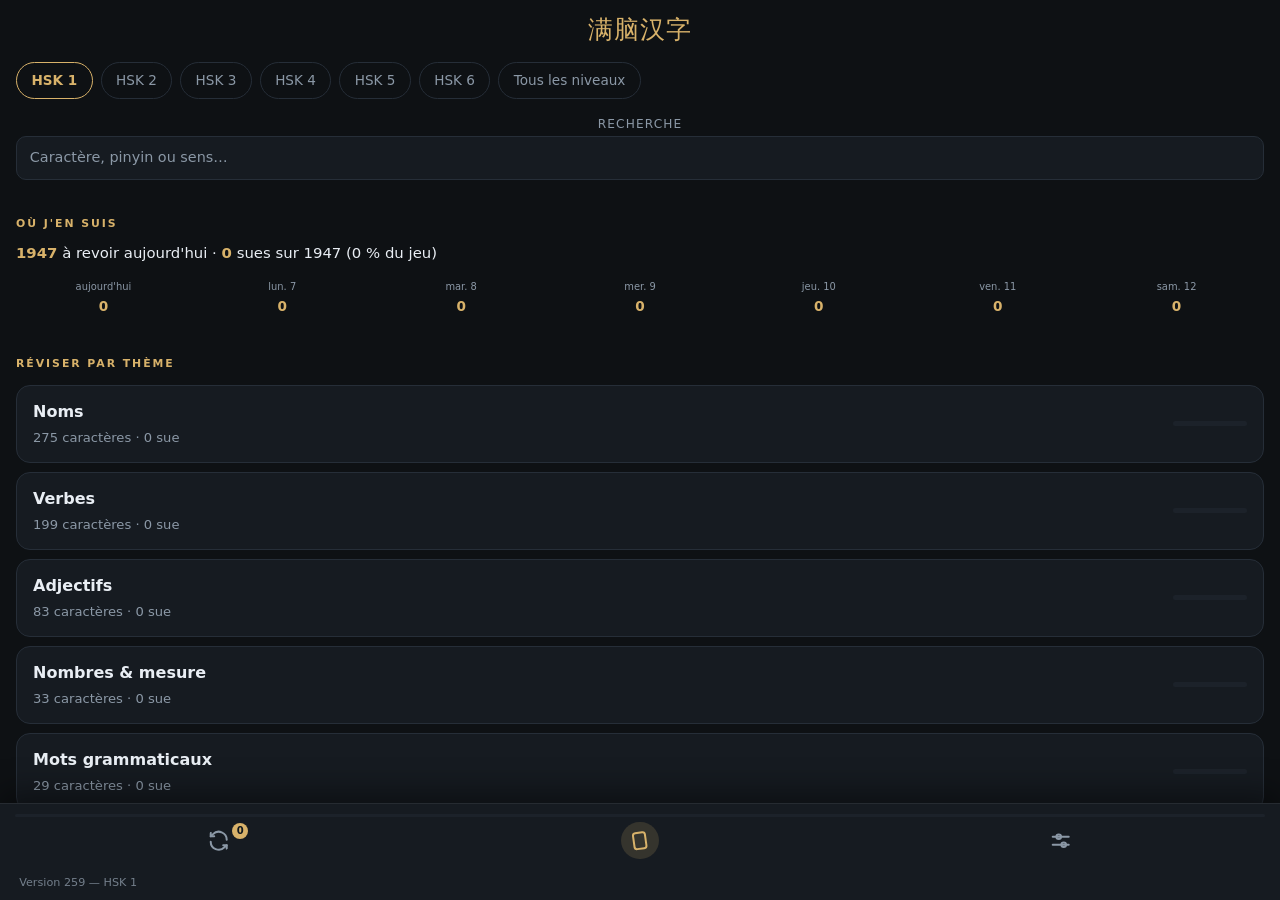
==== commit 2093b2bc: "la session Ziya sature ✗	corrigé ✓ : une session par lot ✓ — le HSK 6 a fait 35/35 lots sans un seul" ====
--- a/cartes-mobile.html
+++ b/cartes-mobile.html
@@ -1359,6 +1359,7 @@
     <button type="button" data-niveau="hsk3">HSK 3</button>
   <button type="button" data-niveau="hsk4">HSK 4</button>
   <button type="button" data-niveau="hsk5">HSK 5</button>
+  <button type="button" data-niveau="hsk6">HSK 6</button>
   <!-- Expressions : masqué pour l'instant, le niveau reste joignable par ?niveau=expr -->
     <button type="button" data-niveau="tout">Tous les niveaux</button>
   </nav>
@@ -13327,7 +13328,7 @@
   var accueilPaquets = null;
   /* Le niveau que les pastilles font regarder au résumé : « tout » au départ. */
   var accueilNiveau = 'tout';
-  var NOMS_NIVEAUX = { hsk1: 'HSK 1', hsk2: 'HSK 2', hsk3: 'HSK 3', hsk4: 'HSK 4', hsk5: 'HSK 5', expr: 'Expressions' };
+  var NOMS_NIVEAUX = { hsk1: 'HSK 1', hsk2: 'HSK 2', hsk3: 'HSK 3', hsk4: 'HSK 4', hsk5: 'HSK 5', hsk6: 'HSK 6', expr: 'Expressions' };
 
   function etatAccueil(c, prog) {
     var p = prog && prog[c.char];
@@ -13468,7 +13469,7 @@
   function chargerAccueil(force) {
     if (accueilFait && !force) { return; }
     accueilFait = true;
-    var niveaux = ['hsk1', 'hsk2', 'hsk3', 'hsk4', 'hsk5'];
+    var niveaux = ['hsk1', 'hsk2', 'hsk3', 'hsk4', 'hsk5', 'hsk6'];
     try {
       Promise.all(niveaux.map(function (n) {
         return fetch('data/cards-' + n + '.json', { cache: 'no-store' })
@@ -14081,7 +14082,7 @@
      fichiers à la fois. */
   /* Doit suivre la version du service worker (CACHE ci-dessous) : c'est ce qui
      permet de savoir quelle version le navigateur sert vraiment. */
-  var VERSION = '258';
+  var VERSION = '259';
 
   var NIVEAUX = [
     { cle: 'hsk1', nom: 'HSK 1', fichiers: ['data/cards-hsk1.json'] },
@@ -14089,8 +14090,9 @@
     { cle: 'hsk3', nom: 'HSK 3', fichiers: ['data/cards-hsk3.json'] },
     { cle: 'hsk4', nom: 'HSK 4', fichiers: ['data/cards-hsk4.json'] },
     { cle: 'hsk5', nom: 'HSK 5', fichiers: ['data/cards-hsk5.json'] },
+    { cle: 'hsk6', nom: 'HSK 6', fichiers: ['data/cards-hsk6.json'] },
     { cle: 'expr', nom: 'Expressions', fichiers: ['data/cards-expressions.json'] },
-    { cle: 'tout', nom: 'Tous les niveaux', fichiers: ['data/cards-hsk1.json', 'data/cards-hsk2.json', 'data/cards-hsk3.json', 'data/cards-hsk4.json', 'data/cards-hsk5.json'] }
+    { cle: 'tout', nom: 'Tous les niveaux', fichiers: ['data/cards-hsk1.json', 'data/cards-hsk2.json', 'data/cards-hsk3.json', 'data/cards-hsk4.json', 'data/cards-hsk5.json', 'data/cards-hsk6.json'] }
   ];
 
   /* Le niveau demandé : ?niveau=hsk2 dans l'adresse, sinon celui de la dernière
